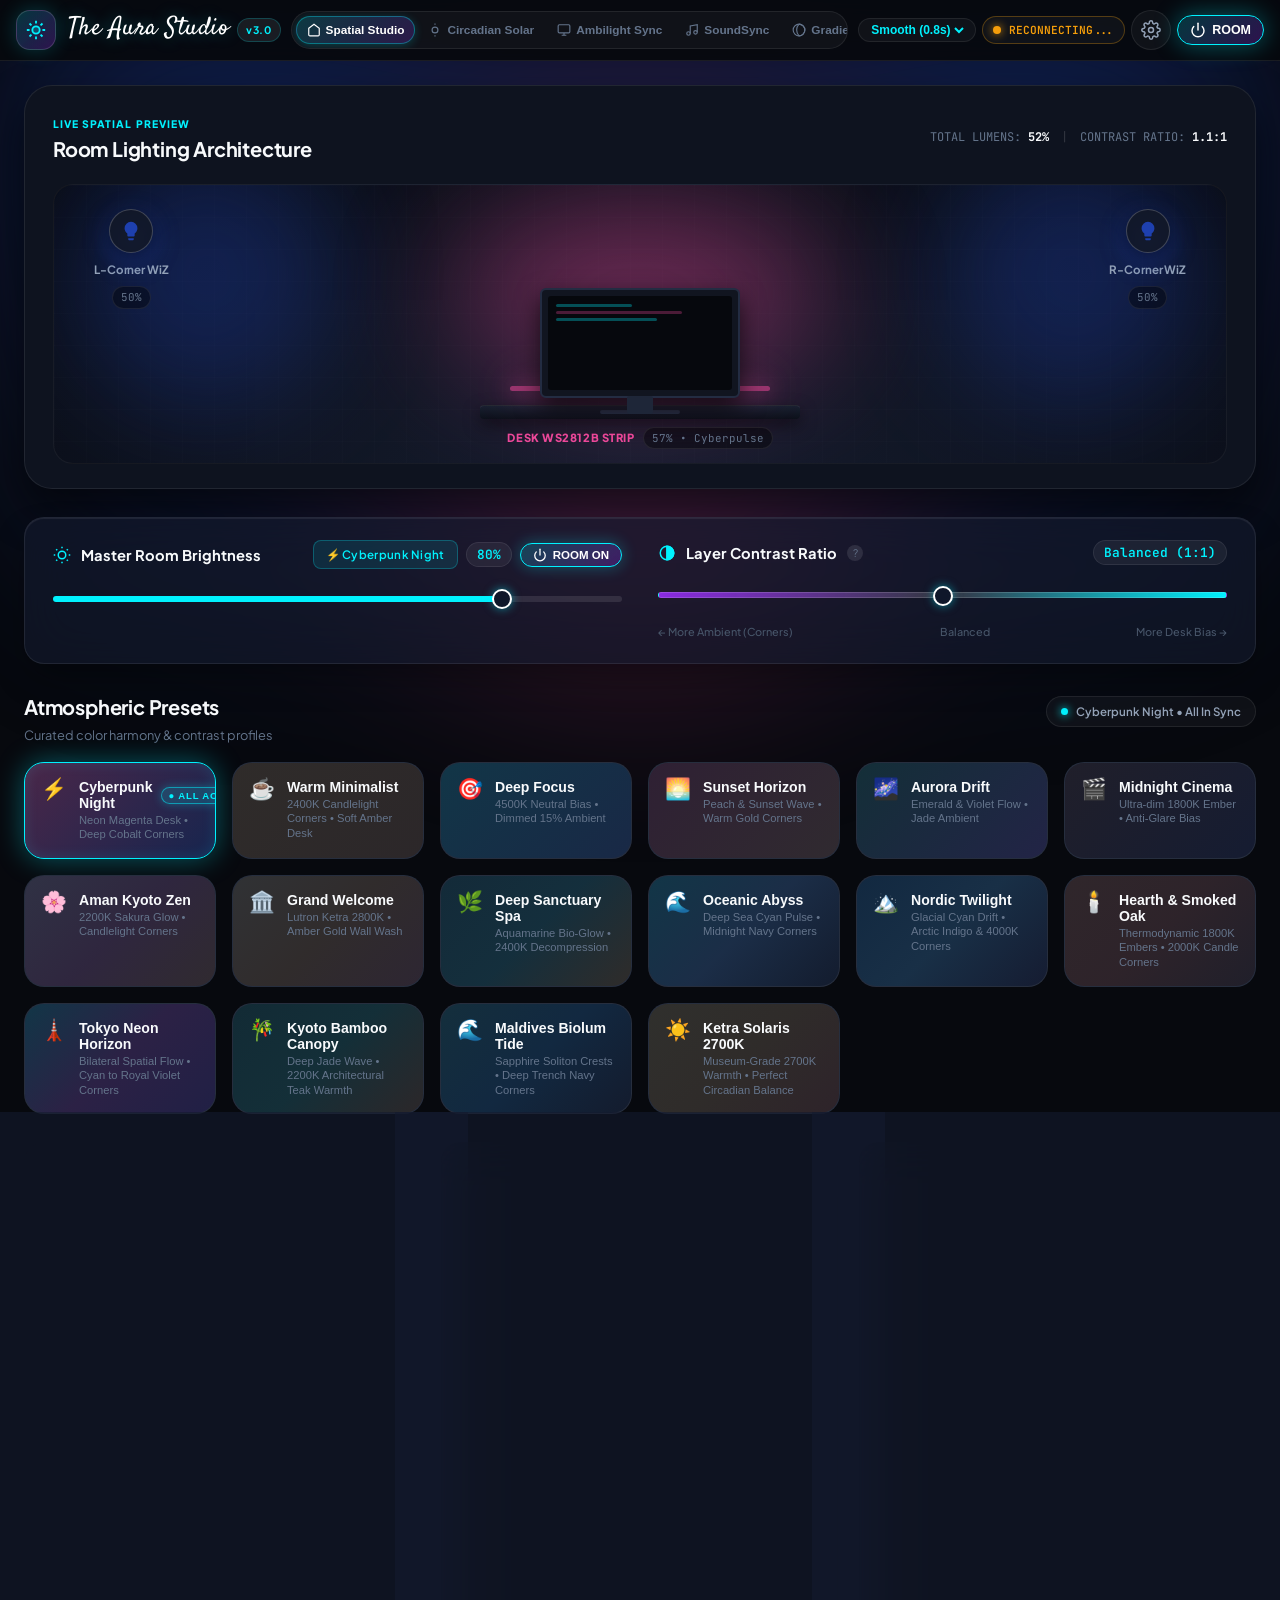
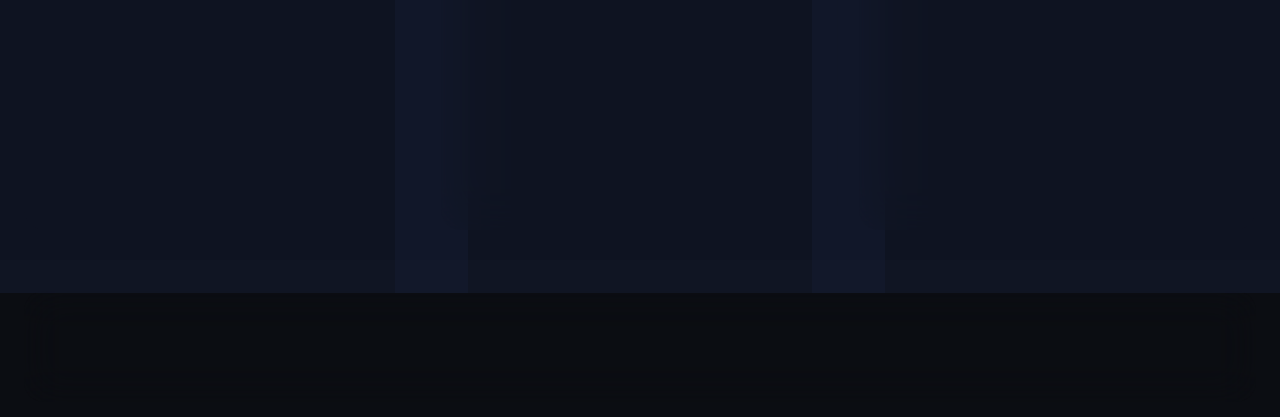
==== dashboard/index.html @ 7df58565 "fix(mobile): optimize iPhone PWA & Home Screen web app layout, safe areas, and dock stability (v02.0" ====
<!DOCTYPE html>
<html lang="en">

<head>
  <meta charset="UTF-8">
  <meta name="viewport"
    content="width=device-width, initial-scale=1.0, maximum-scale=1.0, user-scalable=no, viewport-fit=cover">
  <meta name="apple-mobile-web-app-capable" content="yes">
  <meta name="apple-mobile-web-app-status-bar-style" content="black-translucent">
  <meta name="apple-mobile-web-app-title" content="The Aura Studio">
  <meta name="mobile-web-app-capable" content="yes">
  <meta name="format-detection" content="telephone=no">
  <meta name="theme-color" content="#07090e">
  <link rel="apple-touch-icon" href="apple-touch-icon.png">
  <link rel="apple-touch-icon-precomposed" href="apple-touch-icon-precomposed.png">
  <link rel="icon" type="image/png" sizes="192x192" href="icon-192.png">
  <link rel="manifest" href="manifest.json">
  <title>The Aura Studio // Luxury Smart Lighting Architecture</title>
  <meta name="description"
    content="The Aura Studio: Production-level smart home lighting architecture and spatial controller for ESP32 WS2812B desk strip and Philips WiZ corner bulbs. Designed by Sandy.">
  <link rel="preconnect" href="https://fonts.googleapis.com">
  <link rel="preconnect" href="https://fonts.gstatic.com" crossorigin>
  <link
    href="https://fonts.googleapis.com/css2?family=Plus+Jakarta+Sans:wght@300;400;500;600;700;800&family=JetBrains+Mono:wght@400;500;600&family=Satisfy&display=swap"
    rel="stylesheet">
  <link rel="stylesheet" href="style.css?v=02.00.001">
</head>

<body class="theme-obsidian">
  <!-- Dynamic Ambient Backdrop Glow -->
  <div id="ambient-backdrop" class="ambient-backdrop" aria-hidden="true"></div>

  <!-- Header / Navigation Bar -->
  <header class="app-header">
    <div class="brand">
      <div class="logo-mark">
        <svg viewBox="0 0 24 24" fill="none" stroke="currentColor" stroke-width="2">
          <circle cx="12" cy="12" r="4" fill="currentColor" fill-opacity="0.2" />
          <path
            d="M12 2v3m0 14v3M2 12h3m14 0h3M4.93 4.93l2.12 2.12m9.9 9.9l2.12 2.12M4.93 19.07l2.12-2.12m9.9-9.9l2.12-2.12" />
        </svg>
      </div>
      <div class="brand-text">
        <h1 class="brand-title"><span class="brand-title-text">The Aura Studio</span> <span
            class="badge-version">v3.0</span></h1>
        <p class="brand-subtitle">Spatial Lighting Architecture &bull; Designed by Sandy</p>
      </div>
    </div>

    <!-- Center Navigation Tabs for High-End Suites -->
    <nav class="suite-nav" aria-label="Feature Suites">
      <button class="suite-tab active" data-tab="studio">
        <svg viewBox="0 0 24 24" fill="none" stroke="currentColor" stroke-width="2">
          <path d="M3 9l9-7 9 7v11a2 2 0 0 1-2 2H5a2 2 0 0 1-2-2z"></path>
        </svg>
        <span class="tab-label-full">Spatial Studio</span>
        <span class="tab-label-short">Studio</span>
      </button>
      <button class="suite-tab" data-tab="circadian">
        <svg viewBox="0 0 24 24" fill="none" stroke="currentColor" stroke-width="2">
          <circle cx="12" cy="12" r="5"></circle>
          <line x1="12" y1="1" x2="12" y2="3"></line>
          <line x1="12" y1="21" x2="12" y2="23"></line>
        </svg>
        <span class="tab-label-full">Circadian Solar</span>
        <span class="tab-label-short">Circadian</span>
      </button>
      <button class="suite-tab" data-tab="ambilight">
        <svg viewBox="0 0 24 24" fill="none" stroke="currentColor" stroke-width="2">
          <rect x="2" y="3" width="20" height="14" rx="2" ry="2"></rect>
          <line x1="8" y1="21" x2="16" y2="21"></line>
          <line x1="12" y1="17" x2="12" y2="21"></line>
        </svg>
        <span class="tab-label-full">Ambilight Sync</span>
        <span class="tab-label-short">Ambilight</span>
      </button>
      <button class="suite-tab" data-tab="soundsync">
        <svg viewBox="0 0 24 24" fill="none" stroke="currentColor" stroke-width="2">
          <path d="M9 18V5l12-2v13"></path>
          <circle cx="6" cy="18" r="3"></circle>
          <circle cx="18" cy="16" r="3"></circle>
        </svg>
        <span class="tab-label-full">SoundSync</span>
        <span class="tab-label-short">Sound</span>
      </button>
      <button class="suite-tab" data-tab="gradients">
        <svg viewBox="0 0 24 24" fill="none" stroke="currentColor" stroke-width="2">
          <circle cx="12" cy="12" r="10"></circle>
          <path d="M12 2a14.5 14.5 0 0 0 0 20 10 10 0 0 0 0-20"></path>
        </svg>
        <span class="tab-label-full">Gradient Lab</span>
        <span class="tab-label-short">Gradients</span>
      </button>
      <button class="suite-tab" data-tab="rhythm">
        <svg viewBox="0 0 24 24" fill="none" stroke="currentColor" stroke-width="2">
          <circle cx="12" cy="12" r="10"></circle>
          <polyline points="12 6 12 12 16 14"></polyline>
        </svg>
        <span class="tab-label-full">Focus Rhythm</span>
        <span class="tab-label-short">Focus</span>
      </button>
    </nav>

    <div class="header-status-panel">
      <!-- Transition Timing Preset -->
      <div class="transition-pill-wrap" title="Lutron Ketra-style Smooth Transition Duration">
        <span class="pill-label">FADE:</span>
        <select id="select-transition-speed" class="pill-select">
          <option value="0">Instant (0s)</option>
          <option value="400">Snappy (0.4s)</option>
          <option value="800" selected>Smooth (0.8s)</option>
          <option value="2500">Cinema (2.5s)</option>
          <option value="8000">Sunset (8s)</option>
        </select>
      </div>

      <!-- Connection Status Badge -->
      <div id="connection-badge" class="status-chip connected" title="ESP32 Hub Connection">
        <span class="status-dot"></span>
        <span id="connection-text" class="status-label">ESP32 ONLINE</span>
      </div>

      <!-- Settings / WiZ Scanner Button -->
      <button id="btn-open-settings" class="icon-btn" aria-label="Open WiZ Discovery and Network Settings">
        <svg viewBox="0 0 24 24" fill="none" stroke="currentColor" stroke-width="1.8" stroke-linecap="round"
          stroke-linejoin="round">
          <circle cx="12" cy="12" r="3"></circle>
          <path
            d="M19.4 15a1.65 1.65 0 0 0 .33 1.82l.06.06a2 2 0 0 1 0 2.83 2 2 0 0 1-2.83 0l-.06-.06a1.65 1.65 0 0 0-1.82-.33 1.65 1.65 0 0 0-1 1.51V21a2 2 0 0 1-2 2 2 2 0 0 1-2-2v-.09A1.65 1.65 0 0 0 9 19.4a1.65 1.65 0 0 0-1.82.33l-.06.06a2 2 0 0 1-2.83 0 2 2 0 0 1 0-2.83l.06-.06a1.65 1.65 0 0 0 .33-1.82 1.65 1.65 0 0 0-1.51-1H3a2 2 0 0 1-2-2 2 2 0 0 1 2-2h.09A1.65 1.65 0 0 0 4.6 9a1.65 1.65 0 0 0-.33-1.82l-.06-.06a2 2 0 0 1 0-2.83 2 2 0 0 1 2.83 0l.06.06a1.65 1.65 0 0 0 1.82.33H9a1.65 1.65 0 0 0 1-1.51V3a2 2 0 0 1 2-2 2 2 0 0 1 2 2v.09a1.65 1.65 0 0 0 1 1.51 1.65 1.65 0 0 0 1.82-.33l.06-.06a2 2 0 0 1 2.83 0 2 2 0 0 1 0 2.83l-.06.06a1.65 1.65 0 0 0-.33 1.82V9a1.65 1.65 0 0 0 1.51 1H21a2 2 0 0 1 2 2 2 2 0 0 1-2 2h-.09a1.65 1.65 0 0 0-1.51 1z">
          </path>
        </svg>
      </button>

      <!-- Master Power Button -->
      <button id="btn-master-power" class="master-power-btn active" aria-label="Toggle All Lights">
        <svg viewBox="0 0 24 24" fill="none" stroke="currentColor" stroke-width="2.2" stroke-linecap="round"
          stroke-linejoin="round">
          <path d="M18.36 6.64a9 9 0 1 1-12.73 0"></path>
          <line x1="12" y1="2" x2="12" y2="12"></line>
        </svg>
        <span>ROOM</span>
      </button>
    </div>
  </header>

  <!-- Main Container -->
  <main class="app-layout">

    <!-- ====================================================================
         VIEW 1: SPATIAL STUDIO (Primary Architectural Room View)
         ==================================================================== -->
    <div id="view-studio" class="tab-view active">
      <!-- Top Section: Interactive Spatial Room Visualizer -->
      <section class="spatial-card" aria-label="Spatial Room Lighting Preview">
        <div class="spatial-header">
          <div class="spatial-title-group">
            <span class="spatial-badge">LIVE SPATIAL PREVIEW</span>
            <h2 class="section-title">Room Lighting Architecture</h2>
          </div>
          <div class="spatial-telemetry">
            <span id="telemetry-lux" class="mono-stat">TOTAL LUMENS: <strong>84%</strong></span>
            <span class="stat-divider">|</span>
            <span id="telemetry-contrast" class="mono-stat">CONTRAST RATIO: <strong>1.4:1</strong></span>
          </div>
        </div>

        <!-- Interactive 2.5D Room Viewport -->
        <div id="room-viewport" class="room-viewport">
          <!-- Room Walls & Corner Auras -->
          <div class="room-back-wall"></div>
          <div id="glow-corner-left" class="corner-aura aura-left"></div>
          <div id="glow-corner-right" class="corner-aura aura-right"></div>
          <div id="glow-desk-bias" class="desk-bias-aura"></div>

          <!-- Left WiZ Fixture -->
          <div id="fixture-wiz-left" class="room-fixture fixture-left" data-device="wiz-left">
            <div class="fixture-glow-source"></div>
            <div class="fixture-icon">
              <svg viewBox="0 0 24 24" fill="currentColor">
                <path
                  d="M12 2a7 7 0 0 0-7 7c0 2.38 1.19 4.47 3 5.74V17a1 1 0 0 0 1 1h6a1 1 0 0 0 1-1v-2.26c1.81-1.27 3-3.36 3-5.74a7 7 0 0 0-7-7zM9 21a1 1 0 0 0 1 1h4a1 1 0 0 0 1-1v-1H9v1z" />
              </svg>
            </div>
            <span class="fixture-label">L-Corner WiZ</span>
            <span id="badge-wiz-left-val" class="fixture-value">75%</span>
          </div>

          <!-- Right WiZ Fixture -->
          <div id="fixture-wiz-right" class="room-fixture fixture-right" data-device="wiz-right">
            <div class="fixture-glow-source"></div>
            <div class="fixture-icon">
              <svg viewBox="0 0 24 24" fill="currentColor">
                <path
                  d="M12 2a7 7 0 0 0-7 7c0 2.38 1.19 4.47 3 5.74V17a1 1 0 0 0 1 1h6a1 1 0 0 0 1-1v-2.26c1.81-1.27 3-3.36 3-5.74a7 7 0 0 0-7-7zM9 21a1 1 0 0 0 1 1h4a1 1 0 0 0 1-1v-1H9v1z" />
              </svg>
            </div>
            <span class="fixture-label">R-Corner WiZ</span>
            <span id="badge-wiz-right-val" class="fixture-value">75%</span>
          </div>

          <!-- Center Desk Setup (Monitor + WS2812B Strip) -->
          <div id="fixture-desk" class="room-desk-station" data-device="desk-strip">
            <div class="monitor-frame">
              <div class="monitor-screen">
                <div class="screen-code-lines">
                  <span class="line-1"></span>
                  <span class="line-2"></span>
                  <span class="line-3"></span>
                </div>
              </div>
              <div class="monitor-stand"></div>
            </div>
            <!-- Addressable Strip Representation -->
            <div id="virtual-led-strip" class="virtual-led-strip" title="WS2812B Strip: LED 1 [0] (Left Lamp) ➔ LED 60 [59] (Right Lamp)"></div>
            <div class="desk-surface">
              <div class="keyboard-mock"></div>
            </div>
            <div class="fixture-tag">
              <span class="tag-title">DESK WS2812B STRIP</span>
              <span id="badge-desk-val" class="fixture-value">85% • Cyberpulse</span>
            </div>
          </div>
        </div>
      </section>

      <!-- Master Controls: Master Dimmer & Contrast Ratio -->
      <section class="master-controls-bar glass-panel">
        <div class="master-control-group">
          <div class="control-header">
            <div class="control-label-wrap">
              <svg class="control-icon" viewBox="0 0 24 24" fill="none" stroke="currentColor" stroke-width="2">
                <circle cx="12" cy="12" r="5"></circle>
                <line x1="12" y1="1" x2="12" y2="3"></line>
                <line x1="12" y1="21" x2="12" y2="23"></line>
                <line x1="4.22" y1="4.22" x2="5.64" y2="5.64"></line>
                <line x1="18.36" y1="18.36" x2="19.78" y2="19.78"></line>
                <line x1="1" y1="12" x2="3" y2="12"></line>
                <line x1="21" y1="12" x2="23" y2="12"></line>
                <line x1="4.22" y1="19.78" x2="5.64" y2="18.36"></line>
                <line x1="18.36" y1="5.64" x2="19.78" y2="4.22"></line>
              </svg>
              <span class="control-title">Master Room Brightness</span>
            </div>
            <div class="master-header-actions">
              <span id="hero-atmosphere-badge" class="hero-atmosphere-badge">⚡ Cyberpunk Night</span>
              <span id="val-master-brightness" class="control-val-badge">80%</span>
              <button type="button" id="btn-room-power-card" class="room-power-pill active" title="Toggle Room Power"
                aria-label="Toggle Room Lighting">
                <svg viewBox="0 0 24 24" fill="none" stroke="currentColor" stroke-width="2.2" stroke-linecap="round"
                  stroke-linejoin="round">
                  <path d="M18.36 6.64a9 9 0 1 1-12.73 0"></path>
                  <line x1="12" y1="2" x2="12" y2="12"></line>
                </svg>
                <span id="label-room-power-card">ROOM ON</span>
              </button>
            </div>
          </div>
          <div class="slider-wrapper">
            <input type="range" id="slider-master-brightness" class="custom-range" min="0" max="100" value="80"
              aria-label="Master Room Brightness">
          </div>
        </div>

        <div class="master-control-group">
          <div class="control-header">
            <div class="control-label-wrap">
              <svg class="control-icon" viewBox="0 0 24 24" fill="none" stroke="currentColor" stroke-width="2">
                <circle cx="12" cy="12" r="9"></circle>
                <path d="M12 3v18"></path>
                <path d="M12 3a9 9 0 0 1 0 18z" fill="currentColor"></path>
              </svg>
              <span class="control-title">Layer Contrast Ratio</span>
              <span class="tooltip-hint"
                title="Balances the ratio between ambient wall bounce (Corner WiZ) and direct desk bias lighting.">?</span>
            </div>
            <span id="val-master-contrast" class="control-val-badge">Balanced (1:1)</span>
          </div>
          <div class="slider-wrapper">
            <input type="range" id="slider-master-contrast" class="custom-range range-bipolar" min="-50" max="50"
              value="0" aria-label="Layer Contrast Ratio">
            <div class="slider-sublabels">
              <span>&larr; More Ambient (Corners)</span>
              <span>Balanced</span>
              <span>More Desk Bias &rarr;</span>
            </div>
          </div>
        </div>
      </section>

      <!-- Curated Aesthetic Mood Scenes (One-Tap Presets) -->
      <section class="scenes-deck" aria-label="Aesthetic Lighting Presets">
        <div class="deck-header">
          <div class="deck-header-left">
            <h2 class="section-title">Atmospheric Presets</h2>
            <span class="deck-subtitle">Curated color harmony &amp; contrast profiles</span>
          </div>
          <div id="deck-active-status" class="deck-active-status">
            <span class="active-status-dot"></span>
            <span id="deck-active-label" class="deck-active-label">Cyberpunk Night &bull; All In Sync</span>
          </div>
        </div>
        <div class="scenes-grid">
          <!-- Preset 1: Cyberpunk -->
          <button class="scene-card active" data-preset="cyberpunk" id="scene-cyberpunk">
            <div class="scene-gradient scene-grad-cyberpunk"></div>
            <div class="scene-content">
              <div class="scene-icon">⚡</div>
              <div class="scene-info">
                <div class="scene-title-row">
                  <h3 class="scene-name">Cyberpunk Night</h3>
                  <span class="scene-match-badge badge-all">● ALL ACTIVE</span>
                </div>
                <p class="scene-desc">Neon Magenta Desk &bull; Deep Cobalt Corners</p>
              </div>
            </div>
          </button>

          <!-- Preset 2: Warm Minimalist -->
          <button class="scene-card" data-preset="warm-minimal" id="scene-warm-minimal">
            <div class="scene-gradient scene-grad-warm"></div>
            <div class="scene-content">
              <div class="scene-icon">☕</div>
              <div class="scene-info">
                <div class="scene-title-row">
                  <h3 class="scene-name">Warm Minimalist</h3>
                  <span class="scene-match-badge hidden"></span>
                </div>
                <p class="scene-desc">2400K Candlelight Corners &bull; Soft Amber Desk</p>
              </div>
            </div>
          </button>

          <!-- Preset 3: Deep Focus -->
          <button class="scene-card" data-preset="deep-focus" id="scene-deep-focus">
            <div class="scene-gradient scene-grad-focus"></div>
            <div class="scene-content">
              <div class="scene-icon">🎯</div>
              <div class="scene-info">
                <div class="scene-title-row">
                  <h3 class="scene-name">Deep Focus</h3>
                  <span class="scene-match-badge hidden"></span>
                </div>
                <p class="scene-desc">4500K Neutral Bias &bull; Dimmed 15% Ambient</p>
              </div>
            </div>
          </button>

          <!-- Preset 4: Sunset Horizon -->
          <button class="scene-card" data-preset="sunset" id="scene-sunset">
            <div class="scene-gradient scene-grad-sunset"></div>
            <div class="scene-content">
              <div class="scene-icon">🌅</div>
              <div class="scene-info">
                <div class="scene-title-row">
                  <h3 class="scene-name">Sunset Horizon</h3>
                  <span class="scene-match-badge hidden"></span>
                </div>
                <p class="scene-desc">Peach & Sunset Wave &bull; Warm Gold Corners</p>
              </div>
            </div>
          </button>

          <!-- Preset 5: Aurora Borealis -->
          <button class="scene-card" data-preset="aurora" id="scene-aurora">
            <div class="scene-gradient scene-grad-aurora"></div>
            <div class="scene-content">
              <div class="scene-icon">🌌</div>
              <div class="scene-info">
                <div class="scene-title-row">
                  <h3 class="scene-name">Aurora Drift</h3>
                  <span class="scene-match-badge hidden"></span>
                </div>
                <p class="scene-desc">Emerald &amp; Violet Flow &bull; Jade Ambient</p>
              </div>
            </div>
          </button>

          <!-- Preset 6: Midnight Cinema -->
          <button class="scene-card" data-preset="cinema" id="scene-cinema">
            <div class="scene-gradient scene-grad-cinema"></div>
            <div class="scene-content">
              <div class="scene-icon">🎬</div>
              <div class="scene-info">
                <div class="scene-title-row">
                  <h3 class="scene-name">Midnight Cinema</h3>
                  <span class="scene-match-badge hidden"></span>
                </div>
                <p class="scene-desc">Ultra-dim 1800K Ember &bull; Anti-Glare Bias</p>
              </div>
            </div>
          </button>

          <!-- Preset 7: Aman Kyoto Zen Sanctuary -->
          <button class="scene-card" data-preset="zen-sanctuary" id="scene-zen-sanctuary">
            <div class="scene-gradient scene-grad-zen"></div>
            <div class="scene-content">
              <div class="scene-icon">🌸</div>
              <div class="scene-info">
                <div class="scene-title-row">
                  <h3 class="scene-name">Aman Kyoto Zen</h3>
                  <span class="scene-match-badge hidden"></span>
                </div>
                <p class="scene-desc">2200K Sakura Glow &bull; Candlelight Corners</p>
              </div>
            </div>
          </button>

          <!-- Preset 8: Grand Welcome (Lutron Ketra) -->
          <button class="scene-card" data-preset="grand-welcome" id="scene-grand-welcome">
            <div class="scene-gradient scene-grad-welcome"></div>
            <div class="scene-content">
              <div class="scene-icon">🏛️</div>
              <div class="scene-info">
                <div class="scene-title-row">
                  <h3 class="scene-name">Grand Welcome</h3>
                  <span class="scene-match-badge hidden"></span>
                </div>
                <p class="scene-desc">Lutron Ketra 2800K &bull; Amber Gold Wall Wash</p>
              </div>
            </div>
          </button>

          <!-- Preset 9: Deep Sanctuary Spa -->
          <button class="scene-card" data-preset="bio-spa" id="scene-bio-spa">
            <div class="scene-gradient scene-grad-spa"></div>
            <div class="scene-content">
              <div class="scene-icon">🌿</div>
              <div class="scene-info">
                <div class="scene-title-row">
                  <h3 class="scene-name">Deep Sanctuary Spa</h3>
                  <span class="scene-match-badge hidden"></span>
                </div>
                <p class="scene-desc">Aquamarine Bio-Glow &bull; 2400K Decompression</p>
              </div>
            </div>
          </button>

          <!-- Preset 10: Oceanic Abyss -->
          <button class="scene-card" data-preset="ocean-abyss" id="scene-ocean-abyss">
            <div class="scene-gradient scene-grad-ocean"></div>
            <div class="scene-content">
              <div class="scene-icon">🌊</div>
              <div class="scene-info">
                <div class="scene-title-row">
                  <h3 class="scene-name">Oceanic Abyss</h3>
                  <span class="scene-match-badge hidden"></span>
                </div>
                <p class="scene-desc">Deep Sea Cyan Pulse &bull; Midnight Navy Corners</p>
              </div>
            </div>
          </button>

          <!-- Preset 11: Nordic Twilight -->
          <button class="scene-card" data-preset="nordic-twilight" id="scene-nordic-twilight">
            <div class="scene-gradient scene-grad-nordic"></div>
            <div class="scene-content">
              <div class="scene-icon">🏔️</div>
              <div class="scene-info">
                <div class="scene-title-row">
                  <h3 class="scene-name">Nordic Twilight</h3>
                  <span class="scene-match-badge hidden"></span>
                </div>
                <p class="scene-desc">Glacial Cyan Drift &bull; Arctic Indigo &amp; 4000K Corners</p>
              </div>
            </div>
          </button>

          <!-- Preset 12: Hearth & Smoked Oak -->
          <button class="scene-card" data-preset="ember-candle" id="scene-ember-candle">
            <div class="scene-gradient scene-grad-hearth"></div>
            <div class="scene-content">
              <div class="scene-icon">🕯️</div>
              <div class="scene-info">
                <div class="scene-title-row">
                  <h3 class="scene-name">Hearth &amp; Smoked Oak</h3>
                  <span class="scene-match-badge hidden"></span>
                </div>
                <p class="scene-desc">Thermodynamic 1800K Embers &bull; 2000K Candle Corners</p>
              </div>
            </div>
          </button>

          <!-- Preset 13: Tokyo Neon Horizon -->
          <button class="scene-card" data-preset="tokyo-dusk" id="scene-tokyo-dusk">
            <div class="scene-gradient scene-grad-tokyo"></div>
            <div class="scene-content">
              <div class="scene-icon">🗼</div>
              <div class="scene-info">
                <div class="scene-title-row">
                  <h3 class="scene-name">Tokyo Neon Horizon</h3>
                  <span class="scene-match-badge hidden"></span>
                </div>
                <p class="scene-desc">Bilateral Spatial Flow &bull; Cyan to Royal Violet Corners</p>
              </div>
            </div>
          </button>

          <!-- Preset 14: Kyoto Bamboo Canopy -->
          <button class="scene-card" data-preset="emerald-rainforest" id="scene-emerald-rainforest">
            <div class="scene-gradient scene-grad-rainforest"></div>
            <div class="scene-content">
              <div class="scene-icon">🎋</div>
              <div class="scene-info">
                <div class="scene-title-row">
                  <h3 class="scene-name">Kyoto Bamboo Canopy</h3>
                  <span class="scene-match-badge hidden"></span>
                </div>
                <p class="scene-desc">Deep Jade Wave &bull; 2200K Architectural Teak Warmth</p>
              </div>
            </div>
          </button>

          <!-- Preset 15: Maldives Bioluminescent Tide -->
          <button class="scene-card" data-preset="maldives-biolum" id="scene-maldives-biolum">
            <div class="scene-gradient scene-grad-maldives"></div>
            <div class="scene-content">
              <div class="scene-icon">🌊</div>
              <div class="scene-info">
                <div class="scene-title-row">
                  <h3 class="scene-name">Maldives Biolum Tide</h3>
                  <span class="scene-match-badge hidden"></span>
                </div>
                <p class="scene-desc">Sapphire Soliton Crests &bull; Deep Trench Navy Corners</p>
              </div>
            </div>
          </button>

          <!-- Preset 16: Ketra Solaris 2700K -->
          <button class="scene-card" data-preset="solaris-golden" id="scene-solaris-golden">
            <div class="scene-gradient scene-grad-solaris"></div>
            <div class="scene-content">
              <div class="scene-icon">☀️</div>
              <div class="scene-info">
                <div class="scene-title-row">
                  <h3 class="scene-name">Ketra Solaris 2700K</h3>
                  <span class="scene-match-badge hidden"></span>
                </div>
                <p class="scene-desc">Museum-Grade 2700K Warmth &bull; Perfect Circadian Balance</p>
              </div>
            </div>
          </button>
        </div>
      </section>

      <!-- Detailed Device Control Matrix (3 Channels) -->
      <section class="device-matrix" aria-label="Individual Light Control">

        <!-- CARD 1: WS2812B Desk Strip (ESP32 Direct Driver) -->
        <article class="device-card glass-panel" id="card-desk-strip">
          <div class="card-header">
            <div class="device-identity">
              <div class="device-chip chip-esp32">ESP32 GPIO 16</div>
              <h3 class="device-name">Desk WS2812B Strip</h3>
              <p class="device-type">Addressable Bias Lighting (60 LEDs)</p>
            </div>
            <label class="toggle-switch" aria-label="Toggle Desk Strip Power">
              <input type="checkbox" id="toggle-desk-power" checked>
              <span class="toggle-slider"></span>
            </label>
          </div>

          <div class="card-body">
            <!-- Brightness -->
            <div class="control-row">
              <div class="row-header">
                <span class="row-label">Brightness</span>
                <span id="val-desk-brightness" class="row-val">85%</span>
              </div>
              <input type="range" id="slider-desk-brightness" class="custom-range" min="0" max="100" value="85"
                aria-label="Desk Strip Brightness">
            </div>

            <!-- Animation Mode Selector -->
            <div class="control-row">
              <div class="row-header">
                <span class="row-label">Lighting Animation</span>
              </div>
              <div class="segmented-effects" id="effects-selector">
                <button class="effect-chip" data-effect="solid">Solid</button>
                <button class="effect-chip" data-effect="breathe">Breathe</button>
                <button class="effect-chip active" data-effect="cyberpulse">Cyberpulse</button>
                <button class="effect-chip" data-effect="sunset-wave">Wave</button>
                <button class="effect-chip" data-effect="aurora">Aurora</button>
                <button class="effect-chip" data-effect="fire">Candle Fire</button>
                <button class="effect-chip" data-effect="spatial-flow">Spatial Flow</button>
                <button class="effect-chip" data-effect="celestial-drift">Celestial Drift</button>
                <button class="effect-chip" data-effect="ember-hearth">Ember Hearth</button>
                <button class="effect-chip" data-effect="chromatic-prism">Prism Refract</button>
                <button class="effect-chip" data-effect="bioluminescent-tide">Biolum Tide</button>
                <button class="effect-chip" data-effect="nordic-aurora">Nordic Aurora</button>
                <button class="effect-chip" data-effect="test-cycle" style="color:var(--accent-cyan); font-weight:600">⚡
                  Test</button>
              </div>
            </div>

            <!-- Primary Color & Hue Spectrum Bar + Top Choices Matrix -->
            <div class="control-row">
              <div class="row-header">
                <span class="row-label">Primary Color &amp; Hue Spectrum</span>
                <div class="color-badge-group">
                  <span id="val-desk-hue" class="row-val-sub">330&deg; Hue</span>
                  <span id="val-desk-hex" class="row-val mono">#EC4899</span>
                </div>
              </div>

              <!-- Continuous Rainbow Hue Bar -->
              <div class="hue-slider-wrap">
                <input type="range" id="slider-desk-hue" class="custom-range hue-range" min="0" max="360" value="330"
                  aria-label="Desk Strip Color Hue Spectrum">
                <div class="hue-gradient-markers">
                  <span>0&deg; (Red)</span>
                  <span>60&deg;</span>
                  <span>120&deg; (Green)</span>
                  <span>180&deg;</span>
                  <span>240&deg; (Blue)</span>
                  <span>300&deg;</span>
                  <span>360&deg;</span>
                </div>
              </div>

              <!-- Top Color Choices Matrix & Custom Color Wheel -->
              <div class="color-matrix-panel">
                <div class="custom-picker-cell" title="Open Custom Color Picker">
                  <input type="color" id="picker-desk-color" class="native-color-picker" value="#ec4899"
                    aria-label="Desk Strip Custom Color Wheel">
                  <span class="picker-custom-label">CUSTOM</span>
                </div>
                <div class="top-colors-grid" id="desk-swatches">
                  <button class="swatch-dot active" data-color="#ec4899" style="--c:#ec4899; background:#ec4899"
                    title="Cyber Magenta (#ec4899)"></button>
                  <button class="swatch-dot" data-color="#00f2fe" style="--c:#00f2fe; background:#00f2fe"
                    title="Electric Cyan (#00f2fe)"></button>
                  <button class="swatch-dot" data-color="#8a2be2" style="--c:#8a2be2; background:#8a2be2"
                    title="Royal Violet (#8a2be2)"></button>
                  <button class="swatch-dot" data-color="#1e40af" style="--c:#1e40af; background:#1e40af"
                    title="Deep Cobalt (#1e40af)"></button>
                  <button class="swatch-dot" data-color="#10b981" style="--c:#10b981; background:#10b981"
                    title="Emerald Glow (#10b981)"></button>
                  <button class="swatch-dot" data-color="#f59e0b" style="--c:#f59e0b; background:#f59e0b"
                    title="Warm Amber (#f59e0b)"></button>
                  <button class="swatch-dot" data-color="#ef4444" style="--c:#ef4444; background:#ef4444"
                    title="Crimson Ruby (#ef4444)"></button>
                  <button class="swatch-dot" data-color="#fb7185" style="--c:#fb7185; background:#fb7185"
                    title="Sunset Coral (#fb7185)"></button>
                  <button class="swatch-dot" data-color="#0284c7" style="--c:#0284c7; background:#0284c7"
                    title="Sky Cerulean (#0284c7)"></button>
                  <button class="swatch-dot" data-color="#ff9329" style="--c:#ff9329; background:#ff9329"
                    title="Candle Flame 2000K (#ff9329)"></button>
                  <button class="swatch-dot" data-color="#ffa757" style="--c:#ffa757; background:#ffa757"
                    title="Soft Warm 2700K (#ffa757)"></button>
                  <button class="swatch-dot" data-color="#ffffff" style="--c:#ffffff; background:#ffffff"
                    title="Studio Daylight (#ffffff)"></button>
                </div>
              </div>
            </div>

            <!-- Animation Speed & Intensity Sliders -->
            <div class="control-row-grid">
              <div class="grid-col">
                <div class="row-header">
                  <span class="row-label">Speed</span>
                  <span id="val-desk-speed" class="row-val">60%</span>
                </div>
                <input type="range" id="slider-desk-speed" class="custom-range" min="10" max="100" value="60"
                  aria-label="Effect Speed">
              </div>
              <div class="grid-col">
                <div class="row-header">
                  <span class="row-label">Spread</span>
                  <span id="val-desk-intensity" class="row-val">75%</span>
                </div>
                <input type="range" id="slider-desk-intensity" class="custom-range" min="10" max="100" value="75"
                  aria-label="Effect Intensity">
              </div>
            </div>
          </div>
        </article>

        <!-- CARD 2: Left Corner Philips WiZ Bulb -->
        <article class="device-card glass-panel" id="card-wiz-left">
          <div class="card-header">
            <div class="device-identity">
              <div class="device-chip chip-wiz">WiZ UDP: <span id="ip-display-wiz-left">192.168.1.101</span></div>
              <h3 class="device-name">Left Corner WiZ Bulb</h3>
              <p class="device-type">Corner Ambient Wall Wash</p>
            </div>
            <label class="toggle-switch" aria-label="Toggle Left Bulb Power">
              <input type="checkbox" id="toggle-wiz-left-power" checked>
              <span class="toggle-slider"></span>
            </label>
          </div>

          <div class="card-body">
            <!-- Brightness -->
            <div class="control-row">
              <div class="row-header">
                <span class="row-label">Brightness</span>
                <span id="val-wiz-left-brightness" class="row-val">75%</span>
              </div>
              <input type="range" id="slider-wiz-left-brightness" class="custom-range" min="0" max="100" value="75"
                aria-label="Left Bulb Brightness">
            </div>

            <!-- Color Mode Toggle: RGB vs White Spectrum -->
            <div class="mode-tab-group">
              <button class="mode-tab active" data-device="wiz-left" data-mode="rgb">RGB Color</button>
              <button class="mode-tab" data-device="wiz-left" data-mode="cct">White Kelvin</button>
            </div>

            <!-- Mode A: RGB Color Picker & Top Choices Matrix -->
            <div class="mode-view mode-rgb" id="view-wiz-left-rgb">
              <div class="row-header">
                <span class="row-label">Color Hue Spectrum &amp; Top Choices</span>
                <div class="color-badge-group">
                  <span id="val-wiz-left-hue" class="row-val-sub">226&deg; Hue</span>
                  <span id="val-wiz-left-hex" class="row-val mono">#1E40AF</span>
                </div>
              </div>

              <!-- Continuous Rainbow Hue Bar -->
              <div class="hue-slider-wrap">
                <input type="range" id="slider-wiz-left-hue" class="custom-range hue-range" min="0" max="360"
                  value="226" aria-label="Left Bulb Color Hue Spectrum">
                <div class="hue-gradient-markers">
                  <span>0&deg; (Red)</span>
                  <span>60&deg;</span>
                  <span>120&deg; (Green)</span>
                  <span>180&deg;</span>
                  <span>240&deg; (Blue)</span>
                  <span>300&deg;</span>
                  <span>360&deg;</span>
                </div>
              </div>

              <!-- Top Color Choices Matrix & Custom Color Wheel -->
              <div class="color-matrix-panel">
                <div class="custom-picker-cell" title="Open Custom Color Picker">
                  <input type="color" id="picker-wiz-left-color" class="native-color-picker" value="#1e40af"
                    aria-label="Left Bulb Custom Color Wheel">
                  <span class="picker-custom-label">CUSTOM</span>
                </div>
                <div class="top-colors-grid" id="wiz-left-swatches">
                  <button class="swatch-dot active" data-color="#1e40af" style="--c:#1e40af; background:#1e40af"
                    title="Deep Cobalt (#1e40af)"></button>
                  <button class="swatch-dot" data-color="#00f2fe" style="--c:#00f2fe; background:#00f2fe"
                    title="Electric Cyan (#00f2fe)"></button>
                  <button class="swatch-dot" data-color="#8a2be2" style="--c:#8a2be2; background:#8a2be2"
                    title="Royal Violet (#8a2be2)"></button>
                  <button class="swatch-dot" data-color="#ec4899" style="--c:#ec4899; background:#ec4899"
                    title="Cyber Magenta (#ec4899)"></button>
                  <button class="swatch-dot" data-color="#10b981" style="--c:#10b981; background:#10b981"
                    title="Emerald Glow (#10b981)"></button>
                  <button class="swatch-dot" data-color="#f59e0b" style="--c:#f59e0b; background:#f59e0b"
                    title="Warm Amber (#f59e0b)"></button>
                  <button class="swatch-dot" data-color="#ef4444" style="--c:#ef4444; background:#ef4444"
                    title="Crimson Ruby (#ef4444)"></button>
                  <button class="swatch-dot" data-color="#fb7185" style="--c:#fb7185; background:#fb7185"
                    title="Sunset Coral (#fb7185)"></button>
                  <button class="swatch-dot" data-color="#0284c7" style="--c:#0284c7; background:#0284c7"
                    title="Sky Cerulean (#0284c7)"></button>
                  <button class="swatch-dot" data-color="#ff9329" style="--c:#ff9329; background:#ff9329"
                    title="Candle Flame 2000K (#ff9329)"></button>
                  <button class="swatch-dot" data-color="#ffa757" style="--c:#ffa757; background:#ffa757"
                    title="Soft Warm 2700K (#ffa757)"></button>
                  <button class="swatch-dot" data-color="#ffffff" style="--c:#ffffff; background:#ffffff"
                    title="Studio Daylight (#ffffff)"></button>
                </div>
              </div>
            </div>

            <!-- Mode B: White Kelvin Slider -->
            <div class="mode-view mode-cct hidden" id="view-wiz-left-cct">
              <div class="row-header">
                <span class="row-label">Temperature</span>
                <span id="val-wiz-left-kelvin" class="row-val">2700K (Warm)</span>
              </div>
              <div class="kelvin-slider-wrap">
                <input type="range" id="slider-wiz-left-kelvin" class="custom-range kelvin-range" min="2200" max="6500"
                  step="50" value="2700" aria-label="Left Bulb Kelvin Temperature">
              </div>
            </div>
          </div>
        </article>

        <!-- CARD 3: Right Corner Philips WiZ Bulb -->
        <article class="device-card glass-panel" id="card-wiz-right">
          <div class="card-header">
            <div class="device-identity">
              <div class="device-chip chip-wiz">WiZ UDP: <span id="ip-display-wiz-right">192.168.1.102</span></div>
              <div class="name-with-link">
                <h3 class="device-name">Right Corner WiZ Bulb</h3>
                <button id="btn-sync-corners" class="link-btn active"
                  title="When active, changes to Left Corner mirror to Right Corner automatically">
                  <svg viewBox="0 0 24 24" fill="none" stroke="currentColor" stroke-width="2">
                    <path d="M10 13a5 5 0 0 0 7.54.54l3-3a5 5 0 0 0-7.07-7.07l-1.72 1.71"></path>
                    <path d="M14 11a5 5 0 0 0-7.54-.54l-3 3a5 5 0 0 0 7.07 7.07l1.71-1.71"></path>
                  </svg>
                  <span>SYNC CORNERS</span>
                </button>
              </div>
              <p class="device-type">Corner Ambient Wall Wash</p>
            </div>
            <label class="toggle-switch" aria-label="Toggle Right Bulb Power">
              <input type="checkbox" id="toggle-wiz-right-power" checked>
              <span class="toggle-slider"></span>
            </label>
          </div>

          <div class="card-body">
            <!-- Brightness -->
            <div class="control-row">
              <div class="row-header">
                <span class="row-label">Brightness</span>
                <span id="val-wiz-right-brightness" class="row-val">75%</span>
              </div>
              <input type="range" id="slider-wiz-right-brightness" class="custom-range" min="0" max="100" value="75"
                aria-label="Right Bulb Brightness">
            </div>

            <!-- Color Mode Toggle: RGB vs White Spectrum -->
            <div class="mode-tab-group">
              <button class="mode-tab active" data-device="wiz-right" data-mode="rgb">RGB Color</button>
              <button class="mode-tab" data-device="wiz-right" data-mode="cct">White Kelvin</button>
            </div>

            <!-- Mode A: RGB Color Picker & Top Choices Matrix -->
            <div class="mode-view mode-rgb" id="view-wiz-right-rgb">
              <div class="row-header">
                <span class="row-label">Color Hue Spectrum &amp; Top Choices</span>
                <div class="color-badge-group">
                  <span id="val-wiz-right-hue" class="row-val-sub">226&deg; Hue</span>
                  <span id="val-wiz-right-hex" class="row-val mono">#1E40AF</span>
                </div>
              </div>

              <!-- Continuous Rainbow Hue Bar -->
              <div class="hue-slider-wrap">
                <input type="range" id="slider-wiz-right-hue" class="custom-range hue-range" min="0" max="360"
                  value="226" aria-label="Right Bulb Color Hue Spectrum">
                <div class="hue-gradient-markers">
                  <span>0&deg; (Red)</span>
                  <span>60&deg;</span>
                  <span>120&deg; (Green)</span>
                  <span>180&deg;</span>
                  <span>240&deg; (Blue)</span>
                  <span>300&deg;</span>
                  <span>360&deg;</span>
                </div>
              </div>

              <!-- Top Color Choices Matrix & Custom Color Wheel -->
              <div class="color-matrix-panel">
                <div class="custom-picker-cell" title="Open Custom Color Picker">
                  <input type="color" id="picker-wiz-right-color" class="native-color-picker" value="#1e40af"
                    aria-label="Right Bulb Custom Color Wheel">
                  <span class="picker-custom-label">CUSTOM</span>
                </div>
                <div class="top-colors-grid" id="wiz-right-swatches">
                  <button class="swatch-dot active" data-color="#1e40af" style="--c:#1e40af; background:#1e40af"
                    title="Deep Cobalt (#1e40af)"></button>
                  <button class="swatch-dot" data-color="#00f2fe" style="--c:#00f2fe; background:#00f2fe"
                    title="Electric Cyan (#00f2fe)"></button>
                  <button class="swatch-dot" data-color="#8a2be2" style="--c:#8a2be2; background:#8a2be2"
                    title="Royal Violet (#8a2be2)"></button>
                  <button class="swatch-dot" data-color="#ec4899" style="--c:#ec4899; background:#ec4899"
                    title="Cyber Magenta (#ec4899)"></button>
                  <button class="swatch-dot" data-color="#10b981" style="--c:#10b981; background:#10b981"
                    title="Emerald Glow (#10b981)"></button>
                  <button class="swatch-dot" data-color="#f59e0b" style="--c:#f59e0b; background:#f59e0b"
                    title="Warm Amber (#f59e0b)"></button>
                  <button class="swatch-dot" data-color="#ef4444" style="--c:#ef4444; background:#ef4444"
                    title="Crimson Ruby (#ef4444)"></button>
                  <button class="swatch-dot" data-color="#fb7185" style="--c:#fb7185; background:#fb7185"
                    title="Sunset Coral (#fb7185)"></button>
                  <button class="swatch-dot" data-color="#0284c7" style="--c:#0284c7; background:#0284c7"
                    title="Sky Cerulean (#0284c7)"></button>
                  <button class="swatch-dot" data-color="#ff9329" style="--c:#ff9329; background:#ff9329"
                    title="Candle Flame 2000K (#ff9329)"></button>
                  <button class="swatch-dot" data-color="#ffa757" style="--c:#ffa757; background:#ffa757"
                    title="Soft Warm 2700K (#ffa757)"></button>
                  <button class="swatch-dot" data-color="#ffffff" style="--c:#ffffff; background:#ffffff"
                    title="Studio Daylight (#ffffff)"></button>
                </div>
              </div>
            </div>

            <!-- Mode B: White Kelvin Slider -->
            <div class="mode-view mode-cct hidden" id="view-wiz-right-cct">
              <div class="row-header">
                <span class="row-label">Temperature</span>
                <span id="val-wiz-right-kelvin" class="row-val">2700K (Warm)</span>
              </div>
              <div class="kelvin-slider-wrap">
                <input type="range" id="slider-wiz-right-kelvin" class="custom-range kelvin-range" min="2200" max="6500"
                  step="50" value="2700" aria-label="Right Bulb Kelvin Temperature">
              </div>
            </div>
          </div>
        </article>

      </section>
    </div>

    <!-- ====================================================================
         VIEW 2: CIRCADIAN RHYTHM & NATURAL LIGHTING (HCL)
         ==================================================================== -->
    <div id="view-circadian" class="tab-view">
      <section class="suite-feature-panel glass-panel">
        <div class="feature-panel-header">
          <div class="header-text">
            <span class="feature-badge">LUTRON KETRA &times; APPLE ADAPTIVE LIGHTING</span>
            <h2 class="suite-title">Natural Circadian Rhythm Engine</h2>
            <p class="suite-subtitle">Synchronizes color temperature and illumination lux to the natural solar cycle to
              regulate melatonin, boost daylight focus, and ease evening relaxation.</p>
          </div>
          <div class="suite-toggle-wrap">
            <span class="toggle-desc">Auto-Circadian Adaptation</span>
            <label class="toggle-switch">
              <input type="checkbox" id="toggle-circadian-auto">
              <span class="toggle-slider"></span>
            </label>
          </div>
        </div>

        <!-- Solar Curve Interactive Canvas -->
        <div class="circadian-arc-card">
          <div class="arc-header">
            <div class="time-readout">
              <span id="circadian-clock-val" class="clock-display">14:30</span>
              <span id="circadian-phase-val" class="phase-badge">Daylight Focus (5500K &bull; 90% Lux)</span>
            </div>
            <button id="btn-circadian-now" class="subtle-btn">Sync to Real Time</button>
          </div>

          <div class="timeline-visual-wrap">
            <div class="solar-curve-container">
              <svg id="solar-svg-curve" viewBox="0 0 1000 240" class="solar-svg">
                <!-- Gradients for day/night -->
                <defs>
                  <linearGradient id="solarGrad" x1="0%" y1="0%" x2="100%" y2="0%">
                    <stop offset="0%" stop-color="#ff7e29" />
                    <stop offset="25%" stop-color="#ffd599" />
                    <stop offset="50%" stop-color="#e0f2fe" />
                    <stop offset="75%" stop-color="#ffedd5" />
                    <stop offset="100%" stop-color="#ea580c" />
                  </linearGradient>
                </defs>
                <!-- Ground horizon line -->
                <line x1="0" y1="200" x2="1000" y2="200" stroke="rgba(255,255,255,0.15)" stroke-dasharray="4 4" />
                <!-- Solar bell curve path -->
                <path d="M 0 200 C 250 200, 300 40, 500 40 C 700 40, 750 200, 1000 200" fill="none"
                  stroke="url(#solarGrad)" stroke-width="4" />
                <!-- Sun marker icon -->
                <circle id="solar-sun-marker" cx="500" cy="40" r="12" fill="#ffd599"
                  filter="drop-shadow(0 0 12px #ffedd5)" />
              </svg>
            </div>
            <!-- Interactive Time Scrubber Slider -->
            <input type="range" id="slider-circadian-time" class="custom-range timeline-slider" min="0" max="1439"
              value="870" aria-label="Simulate 24-Hour Solar Timeline">
            <div class="solar-hours-markers">
              <span>00:00 (Midnight)</span>
              <span>06:00 (Dawn)</span>
              <span>12:00 (Zenith)</span>
              <span>18:00 (Golden Hour)</span>
              <span>23:59 (Deep Rest)</span>
            </div>
          </div>

          <!-- Phase Presets Grid -->
          <div class="circadian-phases-grid">
            <button class="phase-card" data-phase="dawn">
              <div class="phase-icon">🌅</div>
              <div class="phase-info">
                <strong>Gentle Dawn</strong>
                <span>2200K &bull; 30% Dim</span>
              </div>
            </button>
            <button class="phase-card" data-phase="noon">
              <div class="phase-icon">☀️</div>
              <div class="phase-info">
                <strong>Zenith Daylight</strong>
                <span>6500K &bull; 100% Lux</span>
              </div>
            </button>
            <button class="phase-card" data-phase="dusk">
              <div class="phase-icon">🌆</div>
              <div class="phase-info">
                <strong>Golden Hour</strong>
                <span>2800K &bull; 60% Lux</span>
              </div>
            </button>
            <button class="phase-card" data-phase="night">
              <div class="phase-icon">🌙</div>
              <div class="phase-info">
                <strong>Melatonin Sleep</strong>
                <span>1800K &bull; 15% Dim</span>
              </div>
            </button>
          </div>
        </div>
      </section>
    </div>

    <!-- ====================================================================
         VIEW 3: AMBILIGHT REAL-TIME SCREEN SYNC (Entertainment Bias)
         ==================================================================== -->
    <div id="view-ambilight" class="tab-view">
      <section class="suite-feature-panel glass-panel">
        <div class="feature-panel-header">
          <div class="header-text">
            <span class="feature-badge">PHILIPS HUE ENTERTAINMENT &times; GOVEE DREAMVIEW</span>
            <h2 class="suite-title">Spatial Ambilight Screen Synchronizer</h2>
            <p class="suite-subtitle">Samples your computer screen at 30 FPS using native WebRTC, projecting matching
              ambient color washes onto your corner WiZ bulbs and dynamic bias behind your monitor.</p>
          </div>
          <button id="btn-toggle-ambilight" class="primary-btn ambilight-trigger-btn">
            <svg viewBox="0 0 24 24" fill="none" stroke="currentColor" stroke-width="2" class="btn-icon-svg">
              <polygon points="5 3 19 12 5 21 5 3"></polygon>
            </svg>
            <span id="ambilight-btn-label">Start Screen Sync</span>
          </button>
        </div>

        <div class="ambilight-sandbox-grid">
          <!-- Live Preview Screen Viewport -->
          <div class="ambilight-monitor-wrap">
            <div class="screen-sampling-regions">
              <!-- Left Sampling Zone -->
              <div class="sample-zone zone-left" id="zone-preview-left">
                <span class="zone-tag">L-Corner WiZ</span>
                <span class="zone-hex" id="hex-zone-left">#1E40AF</span>
              </div>
              <!-- Center Desk Strip Zone -->
              <div class="sample-zone zone-center" id="zone-preview-center">
                <span class="zone-tag">Desk Bias Strip</span>
                <span class="zone-hex" id="hex-zone-center">#EC4899</span>
              </div>
              <!-- Right Sampling Zone -->
              <div class="sample-zone zone-right" id="zone-preview-right">
                <span class="zone-tag">R-Corner WiZ</span>
                <span class="zone-hex" id="hex-zone-right">#1E40AF</span>
              </div>
            </div>

            <!-- Video Capture Feed -->
            <video id="ambilight-video" autoplay playsinline muted class="screen-video-feed"></video>
            <canvas id="ambilight-canvas" class="sampling-canvas hidden"></canvas>

            <div id="ambilight-placeholder" class="feed-placeholder">
              <svg viewBox="0 0 24 24" fill="none" stroke="currentColor" stroke-width="1.5">
                <rect x="2" y="3" width="20" height="14" rx="2" ry="2"></rect>
                <line x1="8" y1="21" x2="16" y2="21"></line>
                <line x1="12" y1="17" x2="12" y2="21"></line>
              </svg>
              <span>Click "Start Screen Sync" to select a screen, window, or video to mirror.</span>
            </div>
          </div>

          <!-- Ambilight Tuning Parameters -->
          <div class="ambilight-settings-card">
            <h3 class="card-mini-title">Spatial Immersion Tuning</h3>

            <div class="control-row">
              <div class="row-header">
                <span class="row-label">Color Smoothing (EMA Filter)</span>
                <span id="val-ambi-smoothing" class="row-val">70% (Cinematic)</span>
              </div>
              <input type="range" id="slider-ambi-smoothing" class="custom-range" min="10" max="95" value="70"
                aria-label="Smoothing Filter">
            </div>

            <div class="control-row">
              <div class="row-header">
                <span class="row-label">Color Saturation Boost</span>
                <span id="val-ambi-boost" class="row-val">1.4&times; Vibrant</span>
              </div>
              <input type="range" id="slider-ambi-boost" class="custom-range" min="10" max="25" value="14"
                aria-label="Saturation Boost">
            </div>

            <div class="control-row">
              <div class="row-header">
                <span class="row-label">Minimum Black Floor (Anti-Fatigue)</span>
                <span id="val-ambi-blackfloor" class="row-val">15% Brightness</span>
              </div>
              <input type="range" id="slider-ambi-blackfloor" class="custom-range" min="0" max="35" value="15"
                aria-label="Black Floor Dimming">
            </div>
          </div>
        </div>
      </section>
    </div>

    <!-- ====================================================================
         VIEW 4: SOUNDSYNC AUDIO REACTIVE (Music Visualizer)
         ==================================================================== -->
    <div id="view-soundsync" class="tab-view">
      <section class="suite-feature-panel glass-panel">
        <div class="feature-panel-header">
          <div class="header-text">
            <span class="feature-badge">NANOLEAF RHYTHM &times; RAZER CHROMA</span>
            <h2 class="suite-title">SoundSync Audio Reactive Visualizer</h2>
            <p class="suite-subtitle">Uses Web Audio FFT frequency separation to translate music into synchronized room
              lighting pulses: deep sub-bass drives the corner WiZ bulbs while mids/highs stream dynamic waves across
              your desk strip.</p>
          </div>
          <button id="btn-toggle-soundsync" class="primary-btn audio-trigger-btn">
            <svg viewBox="0 0 24 24" fill="none" stroke="currentColor" stroke-width="2" class="btn-icon-svg">
              <path d="M12 1a3 3 0 0 0-3 3v8a3 3 0 0 0 6 0V4a3 3 0 0 0-3-3z"></path>
              <path d="M19 10v2a7 7 0 0 1-14 0v-2"></path>
              <line x1="12" y1="19" x2="12" y2="23"></line>
              <line x1="8" y1="23" x2="16" y2="23"></line>
            </svg>
            <span id="soundsync-btn-label">Activate Microphone / Audio</span>
          </button>
        </div>

        <div class="soundsync-layout">
          <!-- FFT Realtime Canvas Spectrum -->
          <div class="fft-canvas-card">
            <canvas id="soundsync-canvas" class="fft-canvas" width="800" height="200"></canvas>
            <div class="freq-band-labels">
              <span class="band-tag">SUB-BASS (WiZ Bulbs)</span>
              <span class="band-tag">VOCAL MIDS (Desk Wave)</span>
              <span class="band-tag">HIGHS / PERCUSSION (Sparkle)</span>
            </div>
          </div>

          <!-- Audio Controls -->
          <div class="audio-tuning-grid">
            <div class="control-row">
              <div class="row-header">
                <span class="row-label">Beat Sensitivity</span>
                <span id="val-audio-sens" class="row-val">75%</span>
              </div>
              <input type="range" id="slider-audio-sens" class="custom-range" min="20" max="100" value="75"
                aria-label="Audio Sensitivity">
            </div>

            <div class="control-row">
              <div class="row-header">
                <span class="row-label">Reactive Lighting Profile</span>
              </div>
              <div class="segmented-effects" id="audio-modes-selector">
                <button class="effect-chip active" data-audiomode="pulse">Bass Pulse</button>
                <button class="effect-chip" data-audiomode="equalizer">Equalizer</button>
                <button class="effect-chip" data-audiomode="rave">Rave Burst</button>
              </div>
            </div>
          </div>
        </div>
      </section>
    </div>

    <!-- ====================================================================
         VIEW 5: GRADIENT STUDIO (Multi-Stop Dynamic Color Palette & Real Physics)
         ==================================================================== -->
    <div id="view-gradients" class="tab-view">
      <section class="suite-feature-panel glass-panel">
        <div class="feature-panel-header">
          <div class="header-text">
            <span class="feature-badge">MULTI-ZONE ADDRESSABLE MATRIX &bull; REAL FLUID WAVE PHYSICS</span>
            <h2 class="suite-title">Gradient Colorway &amp; Dynamic Fluid Lab</h2>
            <p class="suite-subtitle">Design multi-stop color transitions that stream fluidly across your 60 addressable
              WS2812B LEDs with real-world wave physics (soap bubble thin-film interference, deep sea bioluminescence,
              and chromatic opal dispersion), synced or harmonized with your corner WiZ bulbs.</p>
          </div>
          <button id="btn-apply-gradient" class="primary-btn">
            <svg viewBox="0 0 24 24" fill="none" stroke="currentColor" stroke-width="2" class="btn-icon-svg">
              <polygon points="5 3 19 12 5 21 5 3"></polygon>
            </svg>
            <span>Push Gradient &amp; Ambient to Room</span>
          </button>
        </div>

        <!-- Real-Time 60 FPS Fluid Physics Canvas & Linear Preview -->
        <div class="gradient-editor-card">
          <div class="gradient-canvas-wrap">
            <canvas id="gradient-fluid-canvas" class="gradient-fluid-canvas" width="900" height="70"></canvas>
            <div class="fluid-canvas-overlay">
              <span class="fluid-badge">LIVE 60 FPS FLUID STREAM</span>
            </div>
          </div>
          <div id="gradient-preview-bar" class="gradient-preview-bar"></div>

          <!-- Color Stop Handles (4 Multi-Stop Points) -->
          <div class="gradient-stops-row">
            <div class="stop-control">
              <span class="stop-label">Stop 1 (0%)</span>
              <input type="color" id="grad-color-1" class="native-color-picker" value="#a5f3fc"
                aria-label="Gradient Stop 1">
            </div>
            <div class="stop-control">
              <span class="stop-label">Stop 2 (33%)</span>
              <input type="color" id="grad-color-2" class="native-color-picker" value="#f472b6"
                aria-label="Gradient Stop 2">
            </div>
            <div class="stop-control">
              <span class="stop-label">Stop 3 (67%)</span>
              <input type="color" id="grad-color-3" class="native-color-picker" value="#c084fc"
                aria-label="Gradient Stop 3">
            </div>
            <div class="stop-control">
              <span class="stop-label">Stop 4 (100%)</span>
              <input type="color" id="grad-color-4" class="native-color-picker" value="#fef08a"
                aria-label="Gradient Stop 4">
            </div>
          </div>

          <!-- Real Physics Dynamic Motion Modes -->
          <div class="gradient-subpanel">
            <div class="row-header">
              <span class="row-label">Fluid Dynamics &amp; Physics Profile</span>
              <span class="deck-subtitle">Navier-Stokes advection, optics, and non-linear wave physics</span>
            </div>
            <div class="segmented-effects" id="gradient-motion-selector">
              <button class="effect-chip active" data-motion="soap-bubble">
                <span>🫧 Soap Bubble</span>
                <span class="effect-chip-sub">Thin-Film Interference</span>
              </button>
              <button class="effect-chip" data-motion="wave">
                <span>🌊 Fluid Wave</span>
                <span class="effect-chip-sub">Navier-Stokes Advection</span>
              </button>
              <button class="effect-chip" data-motion="caustics">
                <span>🏊 Underwater Caustics</span>
                <span class="effect-chip-sub">Ray Refraction</span>
              </button>
              <button class="effect-chip" data-motion="soliton">
                <span>⚡ Soliton Wave Packet</span>
                <span class="effect-chip-sub">Quantum Nonlinear</span>
              </button>
              <button class="effect-chip" data-motion="thermal-plume">
                <span>🔥 Thermal Plume</span>
                <span class="effect-chip-sub">Convective Buoyancy</span>
              </button>
              <button class="effect-chip" data-motion="marangoni">
                <span>🌀 Marangoni Vortices</span>
                <span class="effect-chip-sub">Capillary Flow</span>
              </button>
              <button class="effect-chip" data-motion="breathe">
                <span>💨 Harmonic Breathe</span>
                <span class="effect-chip-sub">Resonant Expansion</span>
              </button>
              <button class="effect-chip" data-motion="shimmer">
                <span>✨ Prismatic Shimmer</span>
                <span class="effect-chip-sub">Opal Dispersion</span>
              </button>
            </div>
          </div>

          <!-- Motion Physics Sliders (Speed & Turbulence) -->
          <div class="control-row-grid">
            <div class="grid-col">
              <div class="row-header">
                <span class="row-label">Flow Velocity</span>
                <span id="val-gradient-speed" class="row-val">45% (Gentle Fluid)</span>
              </div>
              <input type="range" id="slider-gradient-speed" class="custom-range" min="10" max="100" value="45"
                aria-label="Flow Velocity">
            </div>
            <div class="grid-col">
              <div class="row-header">
                <span class="row-label">Wave Turbulence &bull; Dispersion</span>
                <span id="val-gradient-turbulence" class="row-val">50% (Organic)</span>
              </div>
              <input type="range" id="slider-gradient-turbulence" class="custom-range" min="10" max="100" value="50"
                aria-label="Wave Turbulence">
            </div>
          </div>

          <!-- Curated Luxury Designer Palettes (Top 20 Physics & Aesthetic Profiles) -->
          <div class="curated-palettes-wrap">
            <span class="palettes-title">Luxury Curated Palettes &amp; Natural Physics:</span>
            <div class="palette-chips-grid">
              <button class="palette-chip active" data-stops="#a5f3fc,#f472b6,#c084fc,#fef08a"
                data-motion="soap-bubble">🫧 Soap Bubble Iridescence</button>
              <button class="palette-chip" data-stops="#00f2fe,#1d4ed8,#0b0f19,#0d9488" data-motion="wave">🌊
                Bioluminescent Deep Sea</button>
              <button class="palette-chip" data-stops="#00f2fe,#38bdf8,#0284c7,#ffffff" data-motion="caustics">🏊
                Maldives Tropical Caustics</button>
              <button class="palette-chip" data-stops="#8a2be2,#00f2fe,#3b82f6,#ec4899" data-motion="soliton">⚡ Quantum
                Soliton Stream</button>
              <button class="palette-chip" data-stops="#ffedd5,#f97316,#dc2626,#18181b" data-motion="thermal-plume">🔥
                Geothermal Magma Plume</button>
              <button class="palette-chip" data-stops="#2dd4bf,#06b6d4,#6366f1,#0f172a" data-motion="marangoni">🌀
                Marangoni Azure Vortices</button>
              <button class="palette-chip" data-stops="#ffffff,#fde047,#22d3ee,#e879f9" data-motion="shimmer">💎 Opal
                Prism</button>
              <button class="palette-chip" data-stops="#10b981,#06b6d4,#8b5cf6,#0f172a" data-motion="wave">🌌 Northern
                Lights (Aurora)</button>
              <button class="palette-chip" data-stops="#fef9c3,#f59e0b,#dc2626,#4c1d95" data-motion="wave">🔥 Solar
                Flare &amp; Plasma</button>
              <button class="palette-chip" data-stops="#fbcfe8,#a78bfa,#fbbf24,#1e1b4b" data-motion="breathe">🌸 Kyoto
                Cherry Blossom</button>
              <button class="palette-chip" data-stops="#ff007f,#7928ca,#00f2fe,#0a0a14" data-motion="wave">⚡ Cyberpunk
                Synthwave</button>
              <button class="palette-chip" data-stops="#f59e0b,#f43f5e,#6b21a8,#1e1b4b" data-motion="wave">🏜️ Mojave
                Sunset</button>
              <button class="palette-chip" data-stops="#ea580c,#f97316,#fbbf24,#292524" data-motion="breathe">☕ Amber
                Candle &amp; Hearth</button>
              <button class="palette-chip" data-stops="#ff1493,#00e5ff,#4a00e0,#ff007f" data-motion="wave">🌴 Miami
                Sunset Vice</button>
              <button class="palette-chip" data-stops="#042f2e,#0284c7,#818cf8,#f8fafc" data-motion="wave">🏔️ Nordic
                Fjord Dusk</button>
              <button class="palette-chip" data-stops="#064e3b,#10b981,#f59e0b,#1c1917" data-motion="breathe">🎋 Kyoto
                Bamboo &amp; Moss</button>
              <button class="palette-chip" data-stops="#030712,#6d28d9,#d946ef,#67e8f9" data-motion="soliton">🪐 Cosmic
                Nebula Stardust</button>
              <button class="palette-chip" data-stops="#78350f,#b45309,#d97706,#1c1917" data-motion="breathe">🕯️ Bourbon
                &amp; Smoked Brass</button>
              <button class="palette-chip" data-stops="#020617,#1d4ed8,#14b8a6,#6ee7b7" data-motion="caustics">🌊
                Bioluminescent Lagoon</button>
              <button class="palette-chip" data-stops="#e879f9,#22d3ee,#818cf8,#fff1f2" data-motion="soap-bubble">🍏
                Cupertino Siri Horizon</button>
            </div>
          </div>

          <!-- Corner WiZ Bulbs Integration Architecture -->
          <div class="gradient-bulb-sync-panel">
            <div class="row-header">
              <span class="row-label">Corner WiZ Bulbs Ambient Integration</span>
              <span class="tooltip-hint"
                title="Choose whether corner bulbs dynamically mirror the gradient endpoints or cast architectural warm white for gallery contrast.">?</span>
            </div>

            <div class="segmented-effects" id="gradient-bulb-sync-modes">
              <button class="effect-chip active" data-bulbsync="spatial-sync">Dynamic Spatial Sync (L/R Ends)</button>
              <button class="effect-chip" data-bulbsync="warm-white">Architectural Warm White (Gallery
                Contrast)</button>
              <button class="effect-chip" data-bulbsync="custom">Custom Ambient Bulbs</button>
            </div>

            <!-- Contextual Options for Warm White or Custom Hue -->
            <div class="bulb-sync-options-row">
              <div id="wrap-warm-white-cct" class="sync-option-group hidden">
                <span class="option-label">Warm White Atmosphere:</span>
                <select id="select-gradient-warm-cct" class="pill-select custom-select">
                  <option value="2000">Candlelight Flame (2000K)</option>
                  <option value="2400" selected>Warm Minimalist (2400K)</option>
                  <option value="2700">Soft Living Warm (2700K)</option>
                  <option value="4000">Studio Focus Neutral (4000K)</option>
                </select>
              </div>

              <div id="wrap-custom-bulb-color" class="sync-option-group hidden">
                <span class="option-label">Custom Corner Bulb Wash:</span>
                <input type="color" id="picker-gradient-bulb-color" class="native-color-picker" value="#ffa757"
                  aria-label="Custom Corner Bulb Wash Color">
              </div>
            </div>
          </div>

        </div>
      </section>
    </div>

    <!-- ====================================================================
         VIEW 6: FOCUS & REST RHYTHM (Pomodoro Lighting Engine)
         ==================================================================== -->
    <div id="view-rhythm" class="tab-view">
      <section class="suite-feature-panel glass-panel">
        <div class="feature-panel-header">
          <div class="header-text">
            <span class="feature-badge">PRODUCTIVITY & CHRONOBIOLOGY</span>
            <h2 class="suite-title">Smart Focus &amp; Rest Interval Engine</h2>
            <p class="suite-subtitle">Pairs structured Pomodoro intervals with biological light cues. During focus,
              lights lock into anti-distraction 4500K neutral bias. When break time arrives, the room blooms into a
              warm, relaxing recharge ambient wash.</p>
          </div>
          <div class="suite-toggle-wrap">
            <button id="btn-toggle-pomodoro" class="primary-btn">Start 25m Focus Sprint</button>
            <button id="btn-reset-pomodoro" class="action-btn">Reset Interval</button>
          </div>
        </div>

        <div class="pomodoro-stage-card">
          <div id="pomo-timer-ring" class="pomo-timer-ring">
            <span id="pomo-time-left" class="pomo-time">25:00</span>
            <span id="pomo-status-label" class="pomo-label">READY FOR SPRINT</span>
          </div>

          <div class="pomo-rules-preview">
            <div class="rule-box rule-focus">
              <strong>Focus Phase (25 min)</strong>
              <p>4500K crisp neutral white desk strip bias. WiZ bulbs dimmed to 15% to eliminate room distractions.</p>
            </div>
            <div class="rule-box rule-break">
              <strong>Rest Interval (5 min)</strong>
              <p>Soft 2400K golden amber room bloom with slow breathing desk pulse to signal mental relaxation.</p>
            </div>
          </div>
        </div>
      </section>
    </div>

  </main>

  <!-- Signature Luxury Branding Footer -->
  <footer class="app-footer" role="contentinfo">
    <div class="footer-container">
      <div class="footer-brand-section">
        <div class="footer-signature-row">
          <span class="footer-label">DESIGNED BY</span>
          <div class="footer-author-group">
            <span class="footer-author-name">Sandy</span>
            <img src="sandy_logo.png" alt="Sandy Signature Brand Logo" class="footer-signature-logo" width="56"
              height="28" loading="lazy">
          </div>
        </div>
        <div class="footer-project-meta">
          <span class="footer-project-name">The Aura Studio</span>
          <span class="footer-dot-divider">&bull;</span>
          <span class="footer-subtext">Spatial Lighting Architecture &bull; ESP32 WS2812B &times; Philips WiZ</span>
        </div>
      </div>
      <div class="footer-badges">
        <span class="footer-chip">FastLED 60 FPS</span>
        <span class="footer-chip">UDP Port 38899</span>
        <span class="footer-chip">CIE 1931 Optics</span>
      </div>
    </div>
  </footer>

  <!-- Network Configuration & WiZ Scanner Dialog Modal -->
  <dialog id="modal-settings" class="settings-dialog">
    <div class="dialog-content glass-panel">
      <div class="dialog-header">
        <div class="dialog-title-group">
          <h2 class="dialog-title">Studio System Settings</h2>
          <p class="dialog-subtitle">Hardware network, optical tuning, diagnostics &amp; firmware OTA</p>
        </div>
        <button id="btn-close-settings" class="close-btn" aria-label="Close dialog">&times;</button>
      </div>

      <!-- Settings Category Segmented Tab Bar -->
      <nav class="settings-tabs-bar" role="tablist" aria-label="Settings Categories">
        <button type="button" class="settings-tab-btn active" role="tab" id="tab-settings-network" aria-selected="true" aria-controls="settings-panel-network" data-settings-tab="network">
          <svg viewBox="0 0 24 24" fill="none" stroke="currentColor" stroke-width="2" class="tab-icon">
            <path d="M5 12.55a11 11 0 0 1 14.08 0M1.42 9a16 16 0 0 1 21.16 0M8.53 16.11a6 6 0 0 1 6.95 0M12 20h.01" />
          </svg>
          <span>Network &amp; WiZ</span>
        </button>
        <button type="button" class="settings-tab-btn" role="tab" id="tab-settings-optics" aria-selected="false" aria-controls="settings-panel-optics" data-settings-tab="optics">
          <svg viewBox="0 0 24 24" fill="none" stroke="currentColor" stroke-width="2" class="tab-icon">
            <circle cx="12" cy="12" r="5" />
            <line x1="12" y1="1" x2="12" y2="3" />
            <line x1="12" y1="21" x2="12" y2="23" />
            <line x1="4.22" y1="4.22" x2="5.64" y2="5.64" />
            <line x1="18.36" y1="18.36" x2="19.78" y2="19.78" />
            <line x1="1" y1="12" x2="3" y2="12" />
            <line x1="21" y1="12" x2="23" y2="12" />
            <line x1="4.22" y1="19.78" x2="5.64" y2="18.36" />
            <line x1="18.36" y1="5.64" x2="19.78" y2="4.22" />
          </svg>
          <span>Lighting &amp; Optics</span>
        </button>
        <button type="button" class="settings-tab-btn" role="tab" id="tab-settings-diagnostics" aria-selected="false" aria-controls="settings-panel-diagnostics" data-settings-tab="diagnostics">
          <svg viewBox="0 0 24 24" fill="none" stroke="currentColor" stroke-width="2" class="tab-icon">
            <path d="M22 12h-4l-3 9L9 3l-3 9H2" />
          </svg>
          <span>Diagnostics</span>
        </button>
        <button type="button" class="settings-tab-btn" role="tab" id="tab-settings-firmware" aria-selected="false" aria-controls="settings-panel-firmware" data-settings-tab="firmware">
          <svg viewBox="0 0 24 24" fill="none" stroke="currentColor" stroke-width="2" class="tab-icon">
            <path d="M21 15v4a2 2 0 0 1-2 2H5a2 2 0 0 1-2-2v-4" />
            <polyline points="17 8 12 3 7 8" />
            <line x1="12" y1="3" x2="12" y2="15" />
          </svg>
          <span>Firmware OTA</span>
        </button>
      </nav>

      <div class="dialog-body">
        <!-- TAB 1: Network & WiZ Provisioning -->
        <div id="settings-panel-network" class="settings-tab-panel active" role="tabpanel" aria-labelledby="tab-settings-network">
          <!-- Wi-Fi & Network Provisioning Section -->
          <div class="settings-section">
            <div class="section-inline-header">
              <div>
                <h4>Wi-Fi &amp; Network Provisioning</h4>
                <p class="section-note">Dynamic NVS Wi-Fi credentials management &amp; Setup Mode Hotspot</p>
              </div>
              <button id="btn-toggle-wifi-change" class="action-btn-sm" type="button">
                <svg viewBox="0 0 24 24" fill="none" stroke="currentColor" stroke-width="2" style="width:14px;height:14px">
                  <path d="M5 12.55a11 11 0 0 1 14.08 0M1.42 9a16 16 0 0 1 21.16 0M8.53 16.11a6 6 0 0 1 6.95 0M12 20h.01" />
                </svg>
                <span>Change Network</span>
              </button>
            </div>

            <div class="telemetry-grid" style="margin-bottom:12px">
              <div class="telem-box">
                <span class="telem-key">CONNECTED SSID</span>
                <span id="wifi-current-ssid" class="telem-val mono">--</span>
              </div>
              <div class="telem-box">
                <span class="telem-key">WI-FI RSSI</span>
                <span id="wifi-current-rssi" class="telem-val mono">--</span>
              </div>
            </div>

            <!-- Expandable Network Change Form (collapsed by default) -->
            <div id="wifi-change-panel" class="hidden" style="margin-top:12px; padding:16px; background:rgba(255,255,255,0.03); border:1px solid rgba(255,255,255,0.08); border-radius:14px">
              <div style="display:flex; justify-content:space-between; align-items:center; margin-bottom:12px">
                <span style="font-size:0.75rem; font-weight:700; letter-spacing:1px; color:var(--accent-cyan); text-transform:uppercase">Scan &amp; Reconfigure Wi-Fi</span>
                <button type="button" id="btn-scan-wifi" class="action-btn-sm">
                  <span>⚡ Scan Nearby Networks</span>
                </button>
              </div>

              <div class="form-group" style="margin-bottom:12px">
                <label for="select-wifi-networks">Discovered 2.4GHz Networks</label>
                <select id="select-wifi-networks" class="custom-select mono">
                  <option value="">Select a network or enter below...</option>
                </select>
              </div>

              <div class="ip-form-grid" style="margin-bottom:12px">
                <div class="form-group">
                  <label for="input-wifi-ssid">Network Name (SSID)</label>
                  <input type="text" id="input-wifi-ssid" class="custom-input mono" placeholder="Wi-Fi SSID">
                </div>
                <div class="form-group">
                  <label for="input-wifi-pass">Wi-Fi Password</label>
                  <div style="position:relative">
                    <input type="password" id="input-wifi-pass" class="custom-input mono" placeholder="Password">
                    <button type="button" id="btn-toggle-wifi-pass-visibility" class="action-btn-sm" style="position:absolute; right:6px; top:50%; transform:translateY(-50%); padding:4px 8px; font-size:11px" title="Toggle password visibility">👁</button>
                  </div>
                </div>
              </div>

              <div style="display:flex; gap:10px; flex-wrap:wrap; align-items:center; margin-top:8px">
                <button type="button" id="btn-submit-wifi-change" class="primary-btn" style="flex:1">Save &amp; Connect</button>
                <button type="button" id="btn-reset-wifi" class="action-btn" style="color:#ef4444; border-color:rgba(239,68,68,0.3)" title="Clears Wi-Fi credentials and launches Aura-Studio-Setup hotspot">Reset to Setup Hotspot</button>
              </div>

              <div id="wifi-status-feedback" class="section-note" style="margin-top:10px; display:none"></div>
            </div>
          </div>

          <!-- WiZ Auto Discovery Section -->
          <div class="settings-section">
            <div class="section-inline-header">
              <div>
                <h4>Philips WiZ Auto-Discovery</h4>
                <p class="section-note">Broadcasts UDP packet <code>{"method":"getSystemConfig"}</code> on port 38899.</p>
              </div>
              <button id="btn-scan-wiz" class="action-btn">
                <svg viewBox="0 0 24 24" fill="none" stroke="currentColor" stroke-width="2" class="spin-on-scan">
                  <path d="M21.5 2v6h-6M21.34 15.57a10 10 0 1 1-.57-8.38l5.67-5.67" />
                </svg>
                <span>Scan Network</span>
              </button>
            </div>
            <div id="discovery-results" class="discovery-list">
              <div class="empty-state">Click "Scan Network" to discover Philips WiZ bulbs on your local Wi-Fi.</div>
            </div>
          </div>

          <!-- Manual IP Configuration -->
          <div class="settings-section">
            <h4>Manual IP &amp; Hub Host Assignments</h4>
            <div class="ip-form-grid">
              <div class="form-group">
                <label for="input-wiz-left-ip">Left Corner WiZ IP</label>
                <input type="text" id="input-wiz-left-ip" class="custom-input mono" placeholder="192.168.1.101"
                  value="192.168.1.101">
              </div>
              <div class="form-group">
                <label for="input-wiz-right-ip">Right Corner WiZ IP</label>
                <input type="text" id="input-wiz-right-ip" class="custom-input mono" placeholder="192.168.1.102"
                  value="192.168.1.102">
              </div>
              <div class="form-group" style="grid-column: span 2">
                <label for="input-hub-host">Smart Light Hub Address (mDNS or IP)</label>
                <input type="text" id="input-hub-host" class="custom-input mono" placeholder="aura-hub.local"
                  value="aura-hub.local">
                <p class="section-note" style="margin-top:4px">Target ESP32 host used when running the dashboard locally
                  from <code>http://localhost</code>.</p>
              </div>
            </div>
          </div>
        </div>

        <!-- TAB 2: Lighting & Optics -->
        <div id="settings-panel-optics" class="settings-tab-panel" role="tabpanel" aria-labelledby="tab-settings-optics" hidden>
          <!-- Advanced Gamma Correction Toggle -->
          <div class="settings-section">
            <h4>Optical Dimming &amp; Perceptual Gamma</h4>
            <div class="section-inline-header">
              <div>
                <strong style="font-size:0.84rem; color:#fff">Perceptual CIE 1931 Gamma Curve ($Y = X^{2.2}$)</strong>
                <p class="section-note" style="margin-top:4px">Applies human eye logarithmic luminance curve for ultra-smooth dimming and rich, banding-free shadows.</p>
              </div>
              <label class="toggle-switch">
                <input type="checkbox" id="toggle-gamma" checked>
                <span class="toggle-slider"></span>
              </label>
            </div>
          </div>

          <!-- Desk Strip On/Off Transition Animation Section -->
          <div class="settings-section">
            <h4>Desk Strip Power Ignition &amp; Collapse</h4>
            <p class="section-note">Select the physical ignition &amp; collapse animation for the WS2812B desktop strip.
            </p>
            <div class="setting-select-wrap">
              <select id="select-onoff-anim" class="custom-select mono" aria-label="Desk Strip On/Off Animation">
                <option value="gaussian-ripple" selected>Option 4: Gaussian Harmonic Ripple (Default)</option>
                <option value="bilateral-bloom">Option 1: Bilateral Bloom &amp; Horizon Collapse</option>
                <option value="thermal-warmup">Option 2: Planckian Thermal Glow (Halogen Filament)</option>
                <option value="quantum-sweep">Option 3: Fluid Quantum Ion Sweep</option>
              </select>
            </div>
          </div>
        </div>

        <!-- TAB 3: Diagnostics & Telemetry -->
        <div id="settings-panel-diagnostics" class="settings-tab-panel" role="tabpanel" aria-labelledby="tab-settings-diagnostics" hidden>
          <!-- ESP32 Hub Diagnostics -->
          <div class="settings-section">
            <h4>ESP32 Hub Telemetry &amp; Performance</h4>
            <div class="telemetry-grid">
              <div class="telem-box">
                <span class="telem-key">HUB IP</span>
                <span id="telem-hub-ip" class="telem-val mono">--</span>
              </div>
              <div class="telem-box">
                <span class="telem-key">WI-FI RSSI</span>
                <span id="telem-hub-rssi" class="telem-val mono">--</span>
              </div>
              <div class="telem-box">
                <span class="telem-key">UPTIME</span>
                <span id="telem-hub-uptime" class="telem-val mono">--</span>
              </div>
              <div class="telem-box">
                <span class="telem-key">WS2812B FPS</span>
                <span id="telem-hub-fps" class="telem-val mono">--</span>
              </div>
              <div class="telem-box">
                <span class="telem-key">FREE HEAP</span>
                <span id="telem-hub-heap" class="telem-val mono">--</span>
              </div>
              <div class="telem-box">
                <span class="telem-key">RESET REASON</span>
                <span id="telem-hub-reset" class="telem-val mono">--</span>
              </div>
            </div>
          </div>

          <!-- Hardware & Pixel Diagnostics Section -->
          <div class="settings-section">
            <div class="section-inline-header">
              <h4>Hardware Pixel Diagnostic</h4>
              <button type="button" id="btn-pixel-diag-reset" class="action-btn-sm"
                title="Restore normal lighting mode">Restore All LEDs</button>
            </div>
            <p class="section-note">Isolate individual WS2812B LEDs (0 to 59) to test continuity and pinpoint physical
              solder glitches. <strong>Orientation:</strong> LED 1 [0] is near Left Lamp &bull; LED 60 [59] is near Right Lamp.</p>
            <div class="pixel-diag-row">
              <div class="row-header">
                <span class="row-label">Pixel Under Test:</span>
                <div class="pixel-diag-status-wrap">
                  <span id="val-pixel-diag" class="row-val mono">None (Normal Mode)</span>
                </div>
              </div>
              <input type="range" id="slider-pixel-diag" class="custom-range" min="-1" max="59" value="-1"
                aria-label="Individual Pixel Diagnostic Index">
              <div class="diag-orientation-labels">
                <span class="mono-label">&#9668; LED 1 [0] (Left Lamp)</span>
                <span class="mono-label">LED 60 [59] (Right Lamp) &#9658;</span>
              </div>
            </div>
          </div>

          <!-- Browser Security & Media Permissions (Secure Context) -->
          <div class="settings-section">
            <div class="section-inline-header">
              <div>
                <h4>Browser Security &amp; Permissions</h4>
                <p class="section-note">W3C Secure Context status for Screen Share (Ambilight) and Microphone (SoundSync).</p>
              </div>
              <button id="btn-open-security-guide" class="action-btn-sm" type="button">
                <svg viewBox="0 0 24 24" fill="none" stroke="currentColor" stroke-width="2"
                  style="width:14px;height:14px">
                  <path d="M12 22s8-4 8-10V5l-8-3-8 3v7c0 6 8 10 8 10z"></path>
                </svg>
                <span>Setup Guide</span>
              </button>
            </div>
            <div class="security-mini-card">
              <span class="security-mini-label">CURRENT CONTEXT:</span>
              <span id="security-status-badge" class="badge-secure-status">Checking...</span>
            </div>
          </div>
        </div>

        <!-- TAB 4: Firmware OTA -->
        <div id="settings-panel-firmware" class="settings-tab-panel" role="tabpanel" aria-labelledby="tab-settings-firmware" hidden>
          <!-- Wireless Firmware OTA Update Section -->
          <div class="settings-section">
            <div class="section-inline-header">
              <div>
                <h4>Wireless Dual-Partition OTA</h4>
                <p class="section-note">Zero-downtime updates with automatic rollback protection.</p>
              </div>
              <div class="ota-badges-group">
                <span class="badge-ota-partition" id="badge-ota-partition">Slot: app0</span>
                <span class="badge-ota-status" id="badge-firmware-version">v02.00.001</span>
              </div>
            </div>

            <!-- Rollback Recovery Alert Banner (Hidden by default, shown if auto-rollback occurred) -->
            <div id="ota-rollback-banner" class="ota-rollback-banner hidden">
              <div class="rollback-banner-content">
                <span class="rollback-banner-icon">🛡️</span>
                <div class="rollback-banner-text">
                  <strong>Auto-Rollback Protection Activated</strong>
                  <p>Previous firmware update crashed during startup. The ESP32 hardware watchdog automatically self-healed and restored the stable partition with zero downtime.</p>
                </div>
              </div>
              <button type="button" id="btn-dismiss-rollback" class="rollback-dismiss-btn" aria-label="Dismiss banner">&times;</button>
            </div>
            <p class="section-note">Upload <code>firmware_*.bin</code> to update C++ engine, or
              <code>littlefs_latest.bin</code> to update the Web Dashboard UI with zero downtime.</p>

            <div class="ota-compact-bar" id="ota-drop-zone">
              <input type="file" id="input-ota-file" accept=".bin" style="display:none">
              <div class="ota-file-info">
                <span class="ota-status-dot"></span>
                <span class="ota-file-name mono" id="ota-file-label">Choose or drag .bin file...</span>
                <span class="ota-file-meta mono" id="ota-file-size">Dual Slot</span>
              </div>
              <div class="ota-btn-group">
                <button type="button" id="btn-select-ota-file" class="action-btn">Browse</button>
                <button type="button" id="btn-start-ota-upload" class="primary-btn btn-ota-compact" disabled>Flash
                  OTA</button>
              </div>
            </div>

            <!-- Real-time Progress Bar & Status -->
            <div id="ota-progress-container" class="ota-progress-container hidden">
              <div class="ota-progress-bar-bg">
                <div id="ota-progress-bar" class="ota-progress-bar-fill"></div>
              </div>
              <div class="ota-progress-meta">
                <span id="ota-status-text" class="ota-status-text">Uploading firmware... 0%</span>
                <span id="ota-pct-text" class="ota-pct-text mono">0%</span>
              </div>
            </div>
          </div>
        </div>
      </div>

      <!-- Settings Actions (Sticky Footer) -->
      <div class="settings-actions">
        <span class="settings-actions-hint mono">Persistent Flash NVS</span>
        <button id="btn-save-settings" class="primary-btn">Save &amp; Apply</button>
      </div>
    </div>
  </dialog>

  <!-- Browser Security & Media Permissions Dialog Modal -->
  <dialog id="modal-security-guide" class="settings-dialog">
    <div class="dialog-content glass-panel">
      <div class="dialog-header">
        <div class="dialog-title-group">
          <div class="security-title-row">
            <svg viewBox="0 0 24 24" fill="none" stroke="currentColor" stroke-width="2" class="security-shield-icon">
              <path d="M12 22s8-4 8-10V5l-8-3-8 3v7c0 6 8 10 8 10z"></path>
            </svg>
            <h2 class="dialog-title">Browser Security &amp; Permissions</h2>
          </div>
          <p class="dialog-subtitle">Unlock Ambilight Screen Sync &amp; SoundSync Audio Reactive</p>
        </div>
        <button id="btn-close-security-guide" class="close-btn" aria-label="Close dialog">&times;</button>
      </div>

      <div class="dialog-body">
        <!-- Diagnostic Status Banner -->
        <div id="security-status-banner" class="security-banner insecure">
          <div class="security-banner-icon">
            <svg viewBox="0 0 24 24" fill="none" stroke="currentColor" stroke-width="2">
              <path d="M10.29 3.86L1.82 18a2 2 0 0 0 1.71 3h16.94a2 2 0 0 0 1.71-3L13.71 3.86a2 2 0 0 0-3.42 0z"></path>
              <line x1="12" y1="9" x2="12" y2="13"></line>
              <line x1="12" y1="17" x2="12.01" y2="17"></line>
            </svg>
          </div>
          <div class="security-banner-text">
            <strong id="security-status-title">Insecure Origin Restricted by Google Chrome</strong>
            <p id="security-status-desc">Google Chrome requires a "Secure Context" before granting Screen Capture
              (Ambilight) and Microphone (SoundSync) permissions. Because <code>aura-hub.local</code> is served over
              local HTTP, Chrome restricts these sensitive media APIs.</p>
          </div>
        </div>

        <!-- Two Quick Solutions -->
        <div class="security-solutions-grid">
          <!-- Solution 1: Chrome Flag (Recommended) -->
          <div class="solution-card">
            <div class="solution-header">
              <span class="solution-tag">OPTION 1 &bull; RECOMMENDED FOR CHROME / EDGE</span>
              <h4>Enable Chrome's Secure Origin Flag</h4>
              <p class="solution-subtitle">Takes 30 seconds &bull; Zero downloads &bull; Permanently marks
                aura-hub.local as Safe &amp; Secure</p>
            </div>
            <ol class="solution-steps">
              <li>
                <span>Open this internal Chrome flags page in a new tab:</span>
                <div class="code-copy-row">
                  <code class="code-pill mono">chrome://flags/#unsafely-treat-insecure-origin-as-secure</code>
                  <button type="button" id="btn-copy-chrome-flag" class="btn-copy" title="Copy flag URL">Copy</button>
                </div>
              </li>
              <li>Set the flag to <strong>Enabled</strong>.</li>
              <li>
                <span>Paste this hub origin into the text box:</span>
                <div class="code-copy-row">
                  <code id="val-chrome-origin" class="code-pill mono">http://aura-hub.local</code>
                  <button type="button" id="btn-copy-chrome-origin" class="btn-copy"
                    title="Copy origin URL">Copy</button>
                </div>
              </li>
              <li>Click the blue <strong>Relaunch</strong> button at the bottom of Chrome.</li>
            </ol>
            <div class="solution-badge-row">
              <span class="badge-solution-check">&#10003; Removes "Not Secure" warning in Chrome</span>
              <span class="badge-solution-check">&#10003; Unlocks full Ambilight &amp; SoundSync</span>
            </div>
          </div>

          <!-- Solution 2: Localhost Desktop Companion -->
          <div class="solution-card">
            <div class="solution-header">
              <span class="solution-tag">OPTION 2 &bull; COMPANION RUNNER</span>
              <h4>Run via Localhost Companion Mode</h4>
              <p class="solution-subtitle">W3C standards define <code>localhost</code> as an automatic Secure Context
                with 0 warnings</p>
            </div>
            <ol class="solution-steps">
              <li>
                <span>Run the included zero-dependency companion script in terminal:</span>
                <div class="code-copy-row">
                  <code class="code-pill mono">python3 scripts/run_local.py</code>
                  <button type="button" id="btn-copy-python-cmd" class="btn-copy"
                    title="Copy terminal command">Copy</button>
                </div>
              </li>
              <li>Or double-click <code>start_dashboard.command</code> on macOS.</li>
              <li>Chrome immediately opens <code>http://localhost:8080</code> with 100% native Secure Context.</li>
            </ol>
            <div class="solution-badge-row">
              <span class="badge-solution-check">&#10003; Native browser security (no flags needed)</span>
              <span class="badge-solution-check">&#10003; Connects live to ws://aura-hub.local/ws</span>
            </div>
          </div>
        </div>

        <div class="security-modal-footer">
          <button type="button" id="btn-dismiss-security-guide" class="action-btn action-btn-primary">Got It, Let's
            Go</button>
        </div>
      </div>
    </div>
  </dialog>

  <!-- Toast Notification System -->
  <div id="toast-container" class="toast-container" aria-live="polite"></div>

  <!-- Application Logic -->
  <script src="app.js?v=01.08.000"></script>
</body>

</html>
---- dashboard/style.css ----
/* ==========================================================================
   THE AURA STUDIO // LUXURY SMART LIGHTING ARCHITECTURE
   Aesthetics: Deep Obsidian Glassmorphism, Neon Accents & Marshall Cursive Signature
   ========================================================================== */

/* Local Fallback Font-Face for Offline ESP32 Operation */
@font-face {
  font-family: 'Satisfy';
  font-style: normal;
  font-weight: 400;
  font-display: swap;
  src: url('Satisfy.ttf') format('truetype');
}

/* Design Tokens & CSS Variables */
:root {
  /* Color Palette */
  --bg-base: #07090e;
  --bg-surface: #0e131f;
  --bg-surface-elevated: #141c2e;
  --bg-glass: rgba(16, 23, 38, 0.72);
  --bg-glass-card: rgba(20, 28, 48, 0.6);
  --border-glass: rgba(255, 255, 255, 0.08);
  --border-glass-active: rgba(255, 255, 255, 0.22);

  /* Text */
  --text-primary: #f8fafc;
  --text-secondary: #94a3b8;
  --text-muted: #64748b;
  --text-dim: #475569;

  /* Accent Radiance */
  --accent-cyan: #00f2fe;
  --accent-purple: #8a2be2;
  --accent-magenta: #ec4899;
  --accent-amber: #f59e0b;
  --accent-emerald: #10b981;
  --accent-blue: #3b82f6;

  /* Live Lighting State Variables (Updated by app.js in real time) */
  --color-desk: #ec4899;
  --color-wiz-left: #1e40af;
  --color-wiz-right: #1e40af;
  --bright-desk: 0.85;
  --bright-wiz-left: 0.75;
  --bright-wiz-right: 0.75;

  /* Typography */
  --font-main: 'Plus Jakarta Sans', -apple-system, BlinkMacSystemFont, sans-serif;
  --font-mono: 'JetBrains Mono', monospace;
  --font-signature: 'Satisfy', cursive;

  /* Dimensions & Radius */
  --radius-sm: 8px;
  --radius-md: 14px;
  --radius-lg: 20px;
  --radius-xl: 28px;
  --radius-pill: 9999px;

  /* Transitions */
  --ease-spring: cubic-bezier(0.16, 1, 0.3, 1);
  --transition-fast: 0.15s ease;
  --transition-normal: 0.3s cubic-bezier(0.16, 1, 0.3, 1);
  --lighting-fade-speed: 0.8s;

  /* Slider Styling Tokens (per Modern Web Guidance) */
  --slider-track-size: 6px;
  --slider-thumb-size: 20px;
  --slider-track-radius: 9999px;
  --slider-thumb-radius: 9999px;
  --slider-track-color: rgba(255, 255, 255, 0.1);
  --slider-fill-color: var(--accent-cyan);
  --slider-thumb-color: #ffffff;
  --slider-direction: to right;
}

/* Reset & Global */
*,
*::before,
*::after {
  box-sizing: border-box;
  margin: 0;
  padding: 0;
}

html {
  font-size: 16px;
  -webkit-text-size-adjust: 100%;
  text-size-adjust: 100%;
  overscroll-behavior-y: none;
}

body {
  font-family: var(--font-main);
  background-color: var(--bg-base);
  color: var(--text-primary);
  min-height: 100vh;
  min-height: 100dvh;
  overflow-x: hidden;
  line-height: 1.5;
  position: relative;
  -webkit-font-smoothing: antialiased;
  -moz-osx-font-smoothing: grayscale;
  -webkit-tap-highlight-color: transparent;
  touch-action: manipulation;
  overscroll-behavior-y: none;
  -webkit-user-select: none;
  user-select: none;
}

/* Allow text selection only where needed */
input, textarea, select, code, pre, .mono-stat, .fixture-value, .control-val-badge {
  -webkit-user-select: text;
  user-select: text;
}

/* Dynamic Ambient Glow Field Behind Whole App */
.ambient-backdrop {
  position: fixed;
  inset: 0;
  pointer-events: none;
  z-index: 0;
  opacity: 0.45;
  background:
    radial-gradient(circle at 20% 15%, var(--color-wiz-left) 0%, transparent 45%),
    radial-gradient(circle at 80% 15%, var(--color-wiz-right) 0%, transparent 45%),
    radial-gradient(circle at 50% 40%, var(--color-desk) 0%, transparent 50%);
  filter: blur(80px);
  transition: background var(--lighting-fade-speed) ease;
}

/* Glassmorphism Panel Utility */
.glass-panel {
  background: var(--bg-glass-card);
  backdrop-filter: blur(24px);
  -webkit-backdrop-filter: blur(24px);
  border: 1px solid var(--border-glass);
  border-radius: var(--radius-lg);
  box-shadow: 0 16px 36px -8px rgba(0, 0, 0, 0.45),
    inset 0 1px 1px rgba(255, 255, 255, 0.08);
}

/* Header & Top Bar with iPhone 16 Dynamic Island Inset & MacBook Boundary Control */
.app-header {
  position: sticky;
  top: 0;
  z-index: 100;
  display: flex;
  align-items: center;
  justify-content: space-between;
  padding: calc(12px + env(safe-area-inset-top)) calc(20px + env(safe-area-inset-right)) 12px calc(20px + env(safe-area-inset-left));
  background: rgba(7, 9, 14, 0.92);
  backdrop-filter: blur(24px);
  -webkit-backdrop-filter: blur(24px);
  border-bottom: 1px solid var(--border-glass);
  gap: 12px;
  width: 100%;
  max-width: 100vw;
  box-sizing: border-box;
  overflow-x: clip;
}

.brand {
  display: flex;
  align-items: center;
  gap: 12px;
  flex-shrink: 0;
  min-width: 0;
}

.logo-mark {
  width: 40px;
  height: 40px;
  border-radius: var(--radius-md);
  background: linear-gradient(135deg, rgba(0, 242, 254, 0.2), rgba(138, 43, 226, 0.3));
  border: 1px solid rgba(255, 255, 255, 0.15);
  display: flex;
  align-items: center;
  justify-content: center;
  color: var(--accent-cyan);
  box-shadow: 0 0 20px rgba(0, 242, 254, 0.2);
}

.logo-mark svg {
  width: 22px;
  height: 22px;
}

.brand-title {
  display: flex;
  align-items: center;
  gap: 8px;
  white-space: nowrap;
}

.brand-title-text {
  font-family: var(--font-signature);
  font-size: 1.55rem;
  font-weight: 400;
  letter-spacing: 0.02em;
  color: #ffffff;
  text-shadow: 0 0 16px rgba(0, 242, 254, 0.35), 0 2px 8px rgba(0, 0, 0, 0.6);
  white-space: nowrap;
  line-height: 1;
  display: inline-block;
  transform: translateY(-1px);
}

.badge-version {
  font-size: 0.65rem;
  font-weight: 700;
  padding: 3px 8px;
  border-radius: var(--radius-pill);
  background: rgba(255, 255, 255, 0.08);
  color: var(--accent-cyan);
  border: 1px solid rgba(0, 242, 254, 0.2);
  letter-spacing: 0.05em;
}

.brand-subtitle {
  font-size: 0.74rem;
  color: var(--text-muted);
}

/* Center Suite Navigation Tabs */
.suite-nav {
  display: flex;
  align-items: center;
  background: rgba(255, 255, 255, 0.04);
  padding: 4px;
  border-radius: var(--radius-pill);
  border: 1px solid var(--border-glass);
  gap: 3px;
  flex-shrink: 1;
  min-width: 0;
  overflow-x: auto;
  scrollbar-width: none;
  -ms-overflow-style: none;
}

.suite-nav::-webkit-scrollbar {
  display: none;
}

.suite-tab {
  display: flex;
  align-items: center;
  gap: 7px;
  padding: 7px 13px;
  border-radius: var(--radius-pill);
  background: transparent;
  border: none;
  color: var(--text-muted);
  font-size: 0.78rem;
  font-weight: 700;
  cursor: pointer;
  transition: all 0.2s var(--ease-spring);
  white-space: nowrap;
  flex-shrink: 0;
}

.suite-tab svg {
  width: 15px;
  height: 15px;
}

.tab-label-short {
  display: none;
}

.tab-label-full {
  display: inline;
}

.suite-tab:hover {
  color: var(--text-primary);
  background: rgba(255, 255, 255, 0.06);
}

.suite-tab.active {
  background: linear-gradient(135deg, rgba(0, 242, 254, 0.18), rgba(138, 43, 226, 0.24));
  color: #ffffff;
  border: 1px solid rgba(0, 242, 254, 0.35);
  box-shadow: 0 2px 10px rgba(0, 242, 254, 0.2);
}

/* Header Right Panel */
.header-status-panel {
  display: flex;
  align-items: center;
  gap: 10px;
  flex-shrink: 0;
  margin-left: auto;
}

.transition-pill-wrap {
  display: flex;
  align-items: center;
  gap: 6px;
  background: rgba(255, 255, 255, 0.04);
  border: 1px solid var(--border-glass);
  padding: 4px 10px;
  border-radius: var(--radius-pill);
}

.pill-label {
  font-size: 0.65rem;
  font-weight: 800;
  font-family: var(--font-mono);
  color: var(--text-dim);
}

.pill-select {
  background: transparent;
  border: none;
  color: var(--accent-cyan);
  font-size: 0.75rem;
  font-weight: 700;
  cursor: pointer;
  outline: none;
}

.pill-select option {
  background: #0e131f;
  color: #ffffff;
}

/* Status Chips */
.status-chip {
  display: flex;
  align-items: center;
  gap: 8px;
  padding: 6px 14px;
  border-radius: var(--radius-pill);
  background: rgba(255, 255, 255, 0.04);
  border: 1px solid var(--border-glass);
  font-size: 0.75rem;
  font-weight: 600;
  color: var(--text-secondary);
  font-family: var(--font-mono);
}

.status-dot {
  width: 8px;
  height: 8px;
  border-radius: 50%;
  background: var(--text-muted);
  box-shadow: 0 0 0 2px rgba(255, 255, 255, 0.05);
}

.status-chip.connected .status-dot {
  background: var(--accent-emerald);
  box-shadow: 0 0 10px var(--accent-emerald);
}

.status-chip.simulated .status-dot {
  background: var(--accent-amber);
  box-shadow: 0 0 10px var(--accent-amber);
}

.status-chip.simulated {
  color: var(--accent-amber);
  border-color: rgba(245, 158, 11, 0.3);
}

/* Action Icon Buttons */
.icon-btn {
  width: 40px;
  height: 40px;
  border-radius: var(--radius-pill);
  background: rgba(255, 255, 255, 0.04);
  border: 1px solid var(--border-glass);
  color: var(--text-secondary);
  display: flex;
  align-items: center;
  justify-content: center;
  cursor: pointer;
  transition: var(--transition-fast);
}

.icon-btn:hover {
  background: rgba(255, 255, 255, 0.1);
  color: var(--text-primary);
  border-color: var(--border-glass-active);
  transform: translateY(-1px);
}

.icon-btn svg {
  width: 20px;
  height: 20px;
}

/* Master Power Button */
.master-power-btn {
  display: flex;
  align-items: center;
  gap: 8px;
  padding: 8px 18px;
  border-radius: var(--radius-pill);
  font-size: 0.85rem;
  font-weight: 700;
  cursor: pointer;
  border: 1px solid var(--border-glass);
  background: rgba(255, 255, 255, 0.05);
  color: var(--text-muted);
  transition: all 0.25s var(--ease-spring);
  flex-shrink: 0;
  white-space: nowrap;
  box-sizing: border-box;
}

.master-power-btn svg {
  width: 16px;
  height: 16px;
  flex-shrink: 0;
}

.master-power-btn.active {
  background: linear-gradient(135deg, rgba(0, 242, 254, 0.2), rgba(138, 43, 226, 0.3));
  border-color: var(--accent-cyan);
  color: #ffffff;
  box-shadow: 0 0 24px rgba(0, 242, 254, 0.35);
}

/* Main Layout Grid & Tab Views */
.app-layout {
  position: relative;
  z-index: 10;
  max-width: 1280px;
  margin: 0 auto;
  padding: 24px;
}

.tab-view {
  display: none;
  flex-direction: column;
  gap: 28px;
  animation: fadeIn 0.3s ease;
}

.tab-view.active {
  display: flex;
}

@keyframes fadeIn {
  from { opacity: 0; transform: translateY(6px); }
  to { opacity: 1; transform: translateY(0); }
}

/* ==========================================================================
   SPATIAL ROOM VISUALIZER (2.5D Interactive Architecture)
   ========================================================================== */
.spatial-card {
  background: var(--bg-surface);
  border: 1px solid var(--border-glass);
  border-radius: var(--radius-xl);
  padding: 24px 28px;
  box-shadow: 0 20px 40px rgba(0, 0, 0, 0.6);
  position: relative;
  overflow: hidden;
}

.spatial-header {
  display: flex;
  align-items: center;
  justify-content: space-between;
  margin-bottom: 20px;
}

.spatial-badge {
  font-size: 0.65rem;
  font-weight: 800;
  letter-spacing: 0.1em;
  color: var(--accent-cyan);
  text-transform: uppercase;
}

.section-title {
  font-size: 1.25rem;
  font-weight: 700;
  letter-spacing: -0.01em;
  color: var(--text-primary);
}

.spatial-telemetry {
  display: flex;
  align-items: center;
  gap: 12px;
  font-family: var(--font-mono);
  font-size: 0.75rem;
  color: var(--text-muted);
}

.stat-divider {
  color: rgba(255, 255, 255, 0.15);
}

.mono-stat strong {
  color: var(--text-primary);
}

/* The 2.5D Room Viewport Container */
.room-viewport {
  position: relative;
  height: 280px;
  background: radial-gradient(ellipse at 50% 100%, #151c2e 0%, #090c14 100%);
  border: 1px solid rgba(255, 255, 255, 0.05);
  border-radius: var(--radius-lg);
  overflow: hidden;
  display: flex;
  align-items: center;
  justify-content: center;
  perspective: 900px;
}

/* Wall Background & Subtle Grid */
.room-back-wall {
  position: absolute;
  inset: 0;
  background-image:
    linear-gradient(rgba(255, 255, 255, 0.02) 1px, transparent 1px),
    linear-gradient(90deg, rgba(255, 255, 255, 0.02) 1px, transparent 1px);
  background-size: 32px 32px;
  opacity: 0.6;
}

/* Dynamic Live Corner Auras */
.corner-aura {
  position: absolute;
  top: -40px;
  width: 260px;
  height: 260px;
  border-radius: 50%;
  pointer-events: none;
  filter: blur(55px);
  transition: all var(--lighting-fade-speed) ease;
}

.aura-left {
  left: 2%;
  background: var(--color-wiz-left);
  opacity: calc(var(--bright-wiz-left) * 0.7);
}

.aura-right {
  right: 2%;
  background: var(--color-wiz-right);
  opacity: calc(var(--bright-wiz-right) * 0.7);
}

.desk-bias-aura {
  position: absolute;
  bottom: 80px;
  width: 380px;
  height: 180px;
  border-radius: 50%;
  background: var(--color-desk);
  opacity: calc(var(--bright-desk) * 0.75);
  filter: blur(65px);
  pointer-events: none;
  transition: all var(--lighting-fade-speed) ease;
}

/* Left & Right Corner WiZ Bulb Fixtures */
.room-fixture {
  position: absolute;
  top: 24px;
  display: flex;
  flex-direction: column;
  align-items: center;
  gap: 8px;
  z-index: 5;
  cursor: pointer;
  transition: transform var(--transition-normal);
}

.room-fixture:hover {
  transform: translateY(-4px) scale(1.05);
}

.fixture-left {
  left: 40px;
}

.fixture-right {
  right: 40px;
}

.fixture-glow-source {
  position: absolute;
  top: 6px;
  width: 48px;
  height: 48px;
  border-radius: 50%;
  pointer-events: none;
  filter: blur(12px);
  transition: all var(--lighting-fade-speed) ease;
}

.fixture-left .fixture-glow-source {
  background: var(--color-wiz-left);
  opacity: var(--bright-wiz-left);
}

.fixture-right .fixture-glow-source {
  background: var(--color-wiz-right);
  opacity: var(--bright-wiz-right);
}

.fixture-icon {
  width: 44px;
  height: 44px;
  border-radius: 50%;
  background: rgba(18, 24, 38, 0.9);
  border: 1px solid rgba(255, 255, 255, 0.2);
  display: flex;
  align-items: center;
  justify-content: center;
  box-shadow: 0 4px 16px rgba(0, 0, 0, 0.5);
  position: relative;
  z-index: 2;
  transition: all var(--lighting-fade-speed) ease;
}

.fixture-left .fixture-icon {
  color: var(--color-wiz-left);
}

.fixture-right .fixture-icon {
  color: var(--color-wiz-right);
}

.fixture-icon svg {
  width: 22px;
  height: 22px;
}

.fixture-label {
  font-size: 0.72rem;
  font-weight: 700;
  color: var(--text-secondary);
  letter-spacing: -0.01em;
}

.fixture-value {
  font-size: 0.68rem;
  font-family: var(--font-mono);
  background: rgba(0, 0, 0, 0.4);
  padding: 2px 8px;
  border-radius: var(--radius-pill);
  border: 1px solid var(--border-glass);
  color: var(--text-muted);
}

/* Center Desk Station & Virtual Monitor */
.room-desk-station {
  position: absolute;
  bottom: 14px;
  display: flex;
  flex-direction: column;
  align-items: center;
  z-index: 10;
  cursor: pointer;
  transition: transform var(--transition-normal);
}

.room-desk-station:hover {
  transform: scale(1.02);
}

.monitor-frame {
  width: 200px;
  height: 110px;
  background: #111520;
  border: 2px solid #232c42;
  border-radius: 6px;
  padding: 6px;
  display: flex;
  flex-direction: column;
  align-items: center;
  position: relative;
  box-shadow: 0 10px 24px rgba(0, 0, 0, 0.7);
  z-index: 3;
}

.monitor-screen {
  width: 100%;
  height: 100%;
  background: #06080d;
  border-radius: 3px;
  padding: 8px;
  display: flex;
  flex-direction: column;
  gap: 6px;
}

.screen-code-lines span {
  display: block;
  height: 3px;
  border-radius: 2px;
  background: rgba(0, 242, 254, 0.3);
  margin-bottom: 4px;
}

.line-1 {
  width: 45%;
}

.line-2 {
  width: 75%;
  background: rgba(236, 72, 153, 0.3) !important;
}

.line-3 {
  width: 60%;
}

.monitor-stand {
  position: absolute;
  bottom: -18px;
  width: 26px;
  height: 18px;
  background: #1e2638;
  border-radius: 2px;
}

/* Virtual Addressable LED Strip (Casts glow on wall behind monitor) */
.virtual-led-strip {
  width: 260px;
  height: 5px;
  border-radius: 3px;
  background: var(--color-desk);
  margin-top: -12px;
  margin-bottom: 14px;
  z-index: 2;
  box-shadow: 0 0 20px var(--color-desk), 0 0 45px var(--color-desk);
  opacity: var(--bright-desk);
  transition: all var(--lighting-fade-speed) ease;
}

.desk-surface {
  width: 320px;
  height: 14px;
  background: linear-gradient(180deg, #182030, #0c101a);
  border-radius: 4px;
  border-top: 1px solid rgba(255, 255, 255, 0.1);
  display: flex;
  align-items: center;
  justify-content: center;
  box-shadow: 0 6px 16px rgba(0, 0, 0, 0.5);
}

.keyboard-mock {
  width: 80px;
  height: 4px;
  background: #253046;
  border-radius: 2px;
}

.fixture-tag {
  margin-top: 8px;
  display: flex;
  align-items: center;
  gap: 8px;
}

.tag-title {
  font-size: 0.7rem;
  font-weight: 800;
  letter-spacing: 0.05em;
  color: var(--accent-magenta);
}

/* ==========================================================================
   MASTER CONTROLS (Brightness & Layer Contrast Slider)
   ========================================================================== */
.master-controls-bar {
  padding: 22px 28px;
  display: grid;
  grid-template-columns: 1fr 1fr;
  gap: 36px;
}

.master-control-group {
  display: flex;
  flex-direction: column;
  gap: 12px;
}

.control-header {
  display: flex;
  align-items: center;
  justify-content: space-between;
}

.control-label-wrap {
  display: flex;
  align-items: center;
  gap: 10px;
}

.control-icon {
  width: 18px;
  height: 18px;
  color: var(--accent-cyan);
}

.control-title {
  font-size: 0.92rem;
  font-weight: 700;
  color: var(--text-primary);
}

.control-val-badge {
  font-size: 0.8rem;
  font-family: var(--font-mono);
  font-weight: 600;
  padding: 2px 10px;
  border-radius: var(--radius-pill);
  background: rgba(255, 255, 255, 0.06);
  color: var(--accent-cyan);
  border: 1px solid var(--border-glass);
}

.master-header-actions {
  display: flex;
  align-items: center;
  gap: 8px;
}

.room-power-pill {
  display: inline-flex;
  align-items: center;
  gap: 6px;
  padding: 4px 12px;
  border-radius: var(--radius-pill);
  font-size: 0.72rem;
  font-weight: 700;
  border: 1px solid var(--border-glass);
  background: rgba(255, 255, 255, 0.05);
  color: var(--text-muted);
  cursor: pointer;
  transition: all 0.25s var(--ease-spring);
  box-sizing: border-box;
}

.room-power-pill svg {
  width: 14px;
  height: 14px;
  flex-shrink: 0;
}

.room-power-pill:hover {
  background: rgba(255, 255, 255, 0.1);
  color: var(--text-primary);
}

.room-power-pill.active {
  background: linear-gradient(135deg, rgba(0, 242, 254, 0.2), rgba(138, 43, 226, 0.3));
  border-color: var(--accent-cyan);
  color: #ffffff;
  box-shadow: 0 0 16px rgba(0, 242, 254, 0.3);
}

.tooltip-hint {
  width: 16px;
  height: 16px;
  border-radius: 50%;
  background: rgba(255, 255, 255, 0.1);
  color: var(--text-muted);
  font-size: 0.65rem;
  display: inline-flex;
  align-items: center;
  justify-content: center;
  cursor: help;
}

.slider-sublabels {
  display: flex;
  justify-content: space-between;
  font-size: 0.68rem;
  color: var(--text-dim);
  font-weight: 500;
  margin-top: 6px;
}

/* ==========================================================================
   ACCESSIBLE RANGE SLIDERS (Modern Web Guidance Compliant)
   ========================================================================== */
.slider-wrapper {
  position: relative;
  width: 100%;
}

.custom-range {
  --control-value: 50;
  --attr-min: 0;
  --attr-max: 100;
  --slider-progress: calc((var(--control-value) - var(--attr-min)) / (var(--attr-max) - var(--attr-min)) * 100%);

  appearance: none;
  -webkit-appearance: none;
  inline-size: 100%;
  block-size: 2.2rem;
  margin: 0;
  padding: 0;
  border: 0;
  background: transparent;
  cursor: pointer;
}

/* WebKit Track & Thumb */
.custom-range::-webkit-slider-runnable-track {
  block-size: var(--slider-track-size);
  border: 0;
  border-radius: var(--slider-track-radius);
  background: linear-gradient(var(--slider-direction),
      var(--slider-fill-color) var(--slider-progress),
      var(--slider-track-color) var(--slider-progress));
  transition: background 0.1s ease;
}

.custom-range::-webkit-slider-thumb {
  -webkit-appearance: none;
  appearance: none;
  inline-size: var(--slider-thumb-size);
  block-size: var(--slider-thumb-size);
  margin-block-start: calc((var(--slider-track-size) - var(--slider-thumb-size)) / 2);
  border: 2px solid #ffffff;
  border-radius: var(--slider-thumb-radius);
  background: #0f172a;
  box-shadow: 0 0 10px rgba(0, 242, 254, 0.5);
  transition: transform 0.1s var(--ease-spring);
}

.custom-range:hover::-webkit-slider-thumb {
  transform: scale(1.15);
}

.custom-range:active::-webkit-slider-thumb {
  transform: scale(0.95);
  box-shadow: 0 0 16px var(--accent-cyan);
}

/* Firefox Track & Thumb */
.custom-range::-moz-range-track {
  block-size: var(--slider-track-size);
  border: 0;
  border-radius: var(--slider-track-radius);
  background: var(--slider-track-color);
}

.custom-range::-moz-range-progress {
  block-size: var(--slider-track-size);
  border-radius: var(--slider-track-radius);
  background: var(--slider-fill-color);
}

.custom-range::-moz-range-thumb {
  inline-size: var(--slider-thumb-size);
  block-size: var(--slider-thumb-size);
  border: 2px solid #ffffff;
  border-radius: var(--slider-thumb-radius);
  background: #0f172a;
  box-shadow: 0 0 10px rgba(0, 242, 254, 0.5);
}

/* Accessible Focus Ring */
.custom-range:focus-visible {
  outline: 2px solid var(--accent-cyan);
  outline-offset: 4px;
}

/* Kelvin Temperature Spectrum Slider */
.kelvin-range::-webkit-slider-runnable-track {
  background: linear-gradient(to right, #ff8a12 0%, #ffc078 30%, #fff2e0 60%, #c4e4ff 100%) !important;
}

.kelvin-range::-moz-range-track {
  background: linear-gradient(to right, #ff8a12 0%, #ffc078 30%, #fff2e0 60%, #c4e4ff 100%) !important;
}

/* Bipolar Contrast Balance Slider (Ambient Fill vs Bias Contrast) */
.range-bipolar::-webkit-slider-runnable-track {
  background: linear-gradient(to right,
    var(--accent-purple) 0%,
    rgba(255, 255, 255, 0.15) 48%,
    rgba(255, 255, 255, 0.3) 50%,
    rgba(255, 255, 255, 0.15) 52%,
    var(--accent-cyan) 100%) !important;
  border: 1px solid rgba(255, 255, 255, 0.15);
}

.range-bipolar::-moz-range-track {
  background: linear-gradient(to right,
    var(--accent-purple) 0%,
    rgba(255, 255, 255, 0.15) 48%,
    rgba(255, 255, 255, 0.3) 50%,
    rgba(255, 255, 255, 0.15) 52%,
    var(--accent-cyan) 100%) !important;
  border: 1px solid rgba(255, 255, 255, 0.15);
}

/* ==========================================================================
   SCENES DECK (Curated Aesthetic Mood Presets)
   ========================================================================== */
.scenes-deck {
  display: flex;
  flex-direction: column;
  gap: 16px;
}

.deck-header {
  display: flex;
  align-items: baseline;
  justify-content: space-between;
}

.deck-subtitle {
  font-size: 0.8rem;
  color: var(--text-muted);
}

.scenes-grid {
  display: grid;
  grid-template-columns: repeat(auto-fit, minmax(180px, 1fr));
  gap: 16px;
}

.scene-card {
  position: relative;
  background: var(--bg-surface-elevated);
  border: 1px solid var(--border-glass);
  border-radius: var(--radius-lg);
  padding: 16px;
  cursor: pointer;
  text-align: left;
  overflow: hidden;
  display: flex;
  flex-direction: column;
  gap: 12px;
  transition: all 0.25s var(--ease-spring);
}

.scene-card:hover {
  transform: translateY(-3px);
  border-color: rgba(255, 255, 255, 0.2);
  box-shadow: 0 12px 28px rgba(0, 0, 0, 0.4);
}

.scene-card.active {
  border-color: var(--accent-cyan);
  box-shadow: 0 0 28px rgba(0, 242, 254, 0.35), inset 0 0 14px rgba(0, 242, 254, 0.15);
}

.scene-card.active-strip-only {
  border-color: rgba(56, 189, 248, 0.7);
  border-left: 3px solid #38bdf8;
  box-shadow: 0 0 20px rgba(56, 189, 248, 0.25), inset 0 0 8px rgba(56, 189, 248, 0.08);
}

.scene-card.active-lamps-only {
  border-color: rgba(168, 85, 247, 0.7);
  border-right: 3px solid #c084fc;
  box-shadow: 0 0 20px rgba(168, 85, 247, 0.25), inset 0 0 8px rgba(168, 85, 247, 0.08);
}

.scene-card.active-left-only {
  border-color: rgba(168, 85, 247, 0.5);
  border-right: 2px dashed #c084fc;
}

.scene-card.active-right-only {
  border-color: rgba(168, 85, 247, 0.5);
  border-right: 2px dotted #c084fc;
}

.scene-title-row {
  display: flex;
  align-items: center;
  justify-content: space-between;
  gap: 8px;
  width: 100%;
}

.scene-match-badge {
  display: inline-flex;
  align-items: center;
  gap: 4px;
  font-size: 0.6rem;
  font-weight: 700;
  letter-spacing: 0.8px;
  text-transform: uppercase;
  padding: 2px 7px;
  border-radius: 999px;
  flex-shrink: 0;
  transition: all 0.25s var(--ease-spring);
}

.scene-match-badge.hidden {
  display: none !important;
}

.scene-match-badge.badge-all {
  background: rgba(0, 242, 254, 0.16);
  border: 1px solid rgba(0, 242, 254, 0.5);
  color: #00f2fe;
  box-shadow: 0 0 10px rgba(0, 242, 254, 0.3);
}

.scene-match-badge.badge-strip {
  background: rgba(56, 189, 248, 0.14);
  border: 1px solid rgba(56, 189, 248, 0.45);
  color: #38bdf8;
  box-shadow: 0 0 8px rgba(56, 189, 248, 0.25);
}

.scene-match-badge.badge-lamps {
  background: rgba(168, 85, 247, 0.16);
  border: 1px solid rgba(168, 85, 247, 0.5);
  color: #c084fc;
  box-shadow: 0 0 8px rgba(168, 85, 247, 0.25);
}

.deck-active-status {
  display: inline-flex;
  align-items: center;
  gap: 8px;
  background: rgba(255, 255, 255, 0.04);
  border: 1px solid var(--border-glass);
  padding: 6px 14px;
  border-radius: 999px;
  font-size: 0.72rem;
  font-weight: 600;
  color: var(--text-secondary);
  transition: all 0.25s var(--ease-spring);
}

.active-status-dot {
  width: 7px;
  height: 7px;
  border-radius: 50%;
  background: var(--accent-cyan);
  box-shadow: 0 0 8px var(--accent-cyan);
  animation: pulse-dot 2s infinite ease-in-out;
}

@keyframes pulse-dot {
  0%, 100% { opacity: 1; transform: scale(1); }
  50% { opacity: 0.5; transform: scale(0.85); }
}

.hero-atmosphere-badge {
  display: inline-flex;
  align-items: center;
  gap: 6px;
  padding: 5px 12px;
  background: rgba(0, 242, 254, 0.1);
  border: 1px solid rgba(0, 242, 254, 0.25);
  border-radius: var(--radius-sm);
  font-size: 0.72rem;
  font-weight: 600;
  color: var(--accent-cyan);
  letter-spacing: 0.3px;
  white-space: nowrap;
}

.custom-picker-cell.active .native-color-picker {
  transform: scale(1.12);
  box-shadow: 0 0 16px var(--accent-cyan), 0 0 0 2px var(--accent-cyan);
}

.custom-picker-cell.active .picker-custom-label {
  color: var(--accent-cyan);
  font-weight: 700;
  text-shadow: 0 0 8px rgba(0, 242, 254, 0.5);
}

.scene-gradient {
  position: absolute;
  inset: 0;
  opacity: 0.12;
  transition: opacity 0.3s ease;
}

.scene-card:hover .scene-gradient,
.scene-card.active .scene-gradient,
.scene-card.active-strip-only .scene-gradient,
.scene-card.active-lamps-only .scene-gradient {
  opacity: 0.25;
}

.scene-grad-cyberpunk {
  background: linear-gradient(135deg, #ec4899, #1e40af);
}

.scene-grad-warm {
  background: linear-gradient(135deg, #f59e0b, #d97706);
}

.scene-grad-focus {
  background: linear-gradient(135deg, #00f2fe, #3b82f6);
}

.scene-grad-sunset {
  background: linear-gradient(135deg, #f43f5e, #fb923c);
}

.scene-grad-aurora {
  background: linear-gradient(135deg, #10b981, #8b5cf6);
}

.scene-grad-cinema {
  background: linear-gradient(135deg, #78350f, #1e1b4b);
}

.scene-grad-zen {
  background: linear-gradient(135deg, #fbcfe8, #f472b6, #fb923c);
}

.scene-grad-welcome {
  background: linear-gradient(135deg, #ffd166, #ff9f1c, #e76f51);
}

.scene-grad-spa {
  background: linear-gradient(135deg, #0d9488, #14b8a6, #f59e0b);
}

.scene-grad-ocean {
  background: linear-gradient(135deg, #00f2fe, #4facfe, #0b192c);
}

.scene-grad-nordic {
  background: linear-gradient(135deg, #0284c7, #38bdf8, #1e1b4b);
}

.scene-grad-hearth {
  background: linear-gradient(135deg, #f97316, #ea580c, #78350f);
}

.scene-grad-tokyo {
  background: linear-gradient(135deg, #00f2fe, #d946ef, #7c3aed);
}

.scene-grad-rainforest {
  background: linear-gradient(135deg, #059669, #10b981, #d97706);
}

.scene-grad-maldives {
  background: linear-gradient(135deg, #14b8a6, #0284c7, #0f172a);
}

.scene-grad-solaris {
  background: linear-gradient(135deg, #fbbf24, #f59e0b, #ea580c);
}

.scene-content {
  position: relative;
  z-index: 2;
  display: flex;
  align-items: flex-start;
  gap: 12px;
}

.scene-icon {
  font-size: 1.3rem;
  line-height: 1;
}

.scene-name {
  font-size: 0.88rem;
  font-weight: 700;
  color: var(--text-primary);
  margin-bottom: 2px;
}

.scene-desc {
  font-size: 0.7rem;
  color: var(--text-muted);
  line-height: 1.3;
}

/* ==========================================================================
   DEVICE CONTROL MATRIX (3 Channels)
   ========================================================================== */
.device-matrix {
  display: grid;
  grid-template-columns: repeat(3, 1fr);
  gap: 20px;
}

.device-card {
  padding: 22px;
  display: flex;
  flex-direction: column;
  gap: 20px;
  position: relative;
  transition: border-color var(--transition-normal);
}

.device-card.powered-off {
  opacity: 0.55;
  filter: grayscale(0.5);
}

.card-header {
  display: flex;
  align-items: flex-start;
  justify-content: space-between;
  gap: 12px;
}

.device-identity {
  display: flex;
  flex-direction: column;
  gap: 4px;
}

.device-chip {
  align-self: flex-start;
  font-size: 0.65rem;
  font-family: var(--font-mono);
  font-weight: 700;
  padding: 2px 8px;
  border-radius: var(--radius-pill);
  letter-spacing: 0.04em;
}

.chip-esp32 {
  background: rgba(236, 72, 153, 0.15);
  color: var(--accent-magenta);
  border: 1px solid rgba(236, 72, 153, 0.3);
}

.chip-wiz {
  background: rgba(0, 242, 254, 0.12);
  color: var(--accent-cyan);
  border: 1px solid rgba(0, 242, 254, 0.25);
}

.device-name {
  font-size: 1.05rem;
  font-weight: 700;
  letter-spacing: -0.01em;
}

.name-with-link {
  display: flex;
  flex-direction: column;
  gap: 6px;
}

.link-btn {
  display: inline-flex;
  align-items: center;
  gap: 6px;
  background: rgba(255, 255, 255, 0.05);
  border: 1px solid var(--border-glass);
  padding: 3px 8px;
  border-radius: var(--radius-pill);
  font-size: 0.65rem;
  font-weight: 700;
  color: var(--text-muted);
  cursor: pointer;
  transition: var(--transition-fast);
}

.link-btn.active {
  background: rgba(0, 242, 254, 0.15);
  color: var(--accent-cyan);
  border-color: rgba(0, 242, 254, 0.4);
}

.link-btn svg {
  width: 12px;
  height: 12px;
}

.device-type {
  font-size: 0.75rem;
  color: var(--text-muted);
}

/* Custom Toggle Switch */
.toggle-switch {
  position: relative;
  display: inline-block;
  width: 44px;
  height: 24px;
  flex-shrink: 0;
}

.toggle-switch input {
  opacity: 0;
  width: 0;
  height: 0;
}

.toggle-slider {
  position: absolute;
  cursor: pointer;
  inset: 0;
  background-color: rgba(255, 255, 255, 0.12);
  border-radius: var(--radius-pill);
  transition: all 0.25s var(--ease-spring);
  border: 1px solid var(--border-glass);
}

.toggle-slider:before {
  position: absolute;
  content: "";
  height: 18px;
  width: 18px;
  left: 2px;
  bottom: 2px;
  background-color: #ffffff;
  border-radius: 50%;
  transition: transform 0.25s var(--ease-spring);
}

.toggle-switch input:checked+.toggle-slider {
  background-color: var(--accent-cyan);
  box-shadow: 0 0 14px rgba(0, 242, 254, 0.4);
}

.toggle-switch input:checked+.toggle-slider:before {
  transform: translateX(20px);
}

/* Card Body Controls */
.card-body {
  display: flex;
  flex-direction: column;
  gap: 16px;
}

.control-row {
  display: flex;
  flex-direction: column;
  gap: 8px;
}

.row-header {
  display: flex;
  align-items: center;
  justify-content: space-between;
}

.row-label {
  font-size: 0.8rem;
  font-weight: 600;
  color: var(--text-secondary);
}

.row-val {
  font-size: 0.78rem;
  font-family: var(--font-mono);
  color: var(--text-muted);
}

.row-val.mono {
  font-weight: 600;
  color: var(--text-primary);
}

/* Segmented Animation Effects Chips */
.segmented-effects {
  display: grid;
  grid-template-columns: repeat(3, 1fr);
  gap: 6px;
}

.effect-chip {
  padding: 8px 6px;
  border-radius: var(--radius-sm);
  background: rgba(255, 255, 255, 0.04);
  border: 1px solid var(--border-glass);
  font-size: 0.72rem;
  font-weight: 600;
  color: var(--text-secondary);
  cursor: pointer;
  text-align: center;
  transition: all 0.2s ease;
}

.effect-chip:hover {
  background: rgba(255, 255, 255, 0.09);
  color: var(--text-primary);
}

.effect-chip.active {
  background: rgba(236, 72, 153, 0.2);
  border-color: var(--accent-magenta);
  color: #ffffff;
  box-shadow: 0 0 12px rgba(236, 72, 153, 0.3);
}

/* Gradient Labs Physics Profiles Selector Grid */
#gradient-motion-selector {
  grid-template-columns: repeat(auto-fit, minmax(170px, 1fr));
  gap: 8px;
}

#gradient-motion-selector .effect-chip {
  padding: 10px 12px;
  font-size: 0.78rem;
  font-weight: 700;
  display: flex;
  flex-direction: column;
  align-items: center;
  justify-content: center;
  gap: 3px;
  border-radius: var(--radius-md);
  min-height: 54px;
  box-sizing: border-box;
}

.effect-chip-sub {
  font-size: 0.62rem;
  color: var(--text-muted);
  font-weight: 500;
  letter-spacing: 0.03em;
  text-transform: uppercase;
}

.effect-chip.active .effect-chip-sub {
  color: rgba(255, 255, 255, 0.85);
}

/* Color Header & Badges */
.color-badge-group {
  display: flex;
  align-items: center;
  gap: 8px;
}

.row-val-sub {
  font-size: 0.7rem;
  font-family: var(--font-mono);
  color: var(--accent-cyan);
  background: rgba(0, 242, 254, 0.08);
  padding: 2px 7px;
  border-radius: var(--radius-sm);
  border: 1px solid rgba(0, 242, 254, 0.2);
  font-weight: 600;
}

/* Continuous Rainbow Hue Spectrum Bar */
.hue-slider-wrap {
  display: flex;
  flex-direction: column;
  gap: 4px;
}

.hue-range {
  height: 28px;
}

.hue-range::-webkit-slider-runnable-track {
  block-size: 10px !important;
  border-radius: 9999px;
  background: linear-gradient(to right,
    #ff0000 0%,
    #ffff00 17%,
    #00ff00 33%,
    #00ffff 50%,
    #0000ff 67%,
    #ff00ff 83%,
    #ff0000 100%) !important;
  border: 1px solid rgba(255, 255, 255, 0.2);
  box-shadow: inset 0 1px 3px rgba(0, 0, 0, 0.6);
}

.hue-range::-moz-range-track {
  block-size: 10px !important;
  border-radius: 9999px;
  background: linear-gradient(to right,
    #ff0000 0%,
    #ffff00 17%,
    #00ff00 33%,
    #00ffff 50%,
    #0000ff 67%,
    #ff00ff 83%,
    #ff0000 100%) !important;
  border: 1px solid rgba(255, 255, 255, 0.2);
}

.hue-range::-webkit-slider-thumb {
  border: 2px solid #ffffff !important;
  background: #07090e !important;
  box-shadow: 0 0 14px rgba(255, 255, 255, 0.8), 0 2px 6px rgba(0, 0, 0, 0.8) !important;
  transform: scale(1.1);
}

.hue-range:hover::-webkit-slider-thumb {
  transform: scale(1.25);
}

.hue-gradient-markers {
  display: flex;
  justify-content: space-between;
  font-size: 0.62rem;
  font-family: var(--font-mono);
  color: var(--text-dim);
  padding: 0 4px;
}

/* Top Color Choices Matrix Panel */
.color-matrix-panel {
  display: flex;
  align-items: center;
  gap: 12px;
  background: rgba(0, 0, 0, 0.35);
  border: 1px solid var(--border-glass);
  padding: 10px 12px;
  border-radius: var(--radius-md);
  margin-top: 4px;
}

.custom-picker-cell {
  display: flex;
  flex-direction: column;
  align-items: center;
  gap: 4px;
  flex-shrink: 0;
  padding-right: 12px;
  border-right: 1px solid var(--border-glass);
}

.native-color-picker {
  -webkit-appearance: none;
  -moz-appearance: none;
  appearance: none;
  width: 38px;
  height: 38px;
  border: none;
  border-radius: 50%;
  cursor: pointer;
  background: transparent;
  padding: 0;
  transition: transform 0.2s var(--ease-spring);
}

.native-color-picker:hover {
  transform: scale(1.08);
}

.native-color-picker::-webkit-color-swatch-wrapper {
  padding: 0;
}

.native-color-picker::-webkit-color-swatch {
  border: 2px solid rgba(255, 255, 255, 0.4);
  border-radius: 50%;
  box-shadow: 0 0 12px rgba(0, 0, 0, 0.6);
}

.picker-custom-label {
  font-size: 0.58rem;
  font-family: var(--font-mono);
  color: var(--text-dim);
  font-weight: 700;
  letter-spacing: 0.05em;
}

.top-colors-grid {
  display: grid;
  grid-template-columns: repeat(6, 1fr);
  gap: 8px;
  flex: 1;
  justify-items: center;
  align-items: center;
}

.swatch-dot {
  width: 28px;
  height: 28px;
  border-radius: 50%;
  border: 2px solid rgba(255, 255, 255, 0.2);
  cursor: pointer;
  transition: all 0.2s cubic-bezier(0.16, 1, 0.3, 1);
  position: relative;
  box-shadow: 0 2px 8px rgba(0, 0, 0, 0.4);
}

.swatch-dot::after {
  content: "";
  position: absolute;
  inset: -6px;
  border-radius: 50%;
}

.swatch-dot:hover {
  transform: translateY(-2px) scale(1.15);
  border-color: #ffffff;
  box-shadow: 0 0 14px var(--c, currentColor);
}

.swatch-dot.active {
  border-color: #ffffff;
  transform: scale(1.12);
  box-shadow: 0 0 16px var(--c, currentColor), 0 0 0 2px rgba(255, 255, 255, 0.9);
}

/* Two Column Grid for Speed / Spread */
.control-row-grid {
  display: grid;
  grid-template-columns: 1fr 1fr;
  gap: 16px;
}

/* Mode Tabs for WiZ Bulb (RGB vs Kelvin) */
.mode-tab-group {
  display: flex;
  background: rgba(255, 255, 255, 0.04);
  padding: 3px;
  border-radius: var(--radius-sm);
  border: 1px solid var(--border-glass);
}

.mode-tab {
  flex: 1;
  padding: 6px 12px;
  border: none;
  background: transparent;
  color: var(--text-muted);
  font-size: 0.75rem;
  font-weight: 700;
  border-radius: 6px;
  cursor: pointer;
  transition: all 0.2s ease;
}

.mode-tab.active {
  background: rgba(255, 255, 255, 0.12);
  color: var(--text-primary);
  box-shadow: 0 2px 8px rgba(0, 0, 0, 0.3);
}

.mode-view.hidden {
  display: none;
}

/* ==========================================================================
   HIGH-END SUITE STYLES (CIRCADIAN, AMBILIGHT, SOUNDSYNC, GRADIENT, RHYTHM)
   ========================================================================== */
.suite-feature-panel {
  padding: 28px;
  display: flex;
  flex-direction: column;
  gap: 24px;
}

.feature-panel-header {
  display: flex;
  align-items: flex-start;
  justify-content: space-between;
  gap: 20px;
}

.feature-badge {
  font-size: 0.65rem;
  font-weight: 800;
  color: var(--accent-cyan);
  letter-spacing: 0.08em;
  display: inline-block;
  margin-bottom: 4px;
}

.suite-title {
  font-size: 1.4rem;
  font-weight: 800;
  letter-spacing: -0.02em;
}

.suite-subtitle {
  font-size: 0.85rem;
  color: var(--text-muted);
  max-width: 780px;
  line-height: 1.5;
  margin-top: 4px;
}

.suite-toggle-wrap {
  display: flex;
  align-items: center;
  gap: 12px;
}

.toggle-desc {
  font-size: 0.8rem;
  font-weight: 600;
  color: var(--text-secondary);
}

/* Circadian Arc Styles */
.circadian-arc-card {
  background: var(--bg-surface);
  border: 1px solid var(--border-glass);
  border-radius: var(--radius-lg);
  padding: 24px;
  display: flex;
  flex-direction: column;
  gap: 20px;
}

.arc-header {
  display: flex;
  align-items: center;
  justify-content: space-between;
}

.time-readout {
  display: flex;
  align-items: center;
  gap: 14px;
}

.clock-display {
  font-size: 2rem;
  font-weight: 800;
  font-family: var(--font-mono);
  color: var(--accent-cyan);
}

.phase-badge {
  background: rgba(255, 255, 255, 0.06);
  border: 1px solid var(--border-glass);
  padding: 4px 12px;
  border-radius: var(--radius-pill);
  font-size: 0.8rem;
  font-weight: 700;
}

.subtle-btn {
  background: rgba(255, 255, 255, 0.06);
  border: 1px solid var(--border-glass);
  color: var(--text-secondary);
  padding: 6px 14px;
  border-radius: var(--radius-sm);
  font-size: 0.78rem;
  cursor: pointer;
  transition: all 0.2s ease;
}

.subtle-btn:hover {
  background: rgba(255, 255, 255, 0.12);
  color: #fff;
}

.timeline-visual-wrap {
  position: relative;
  width: 100%;
}

.solar-curve-container {
  width: 100%;
  height: 140px;
}

.solar-svg {
  width: 100%;
  height: 100%;
}

.timeline-slider {
  margin-top: -16px;
  position: relative;
  z-index: 5;
}

.solar-hours-markers {
  display: flex;
  justify-content: space-between;
  font-size: 0.7rem;
  font-family: var(--font-mono);
  color: var(--text-dim);
  margin-top: 8px;
}

.circadian-phases-grid {
  display: grid;
  grid-template-columns: repeat(4, 1fr);
  gap: 12px;
}

.phase-card {
  background: rgba(255, 255, 255, 0.03);
  border: 1px solid var(--border-glass);
  border-radius: var(--radius-md);
  padding: 12px;
  display: flex;
  align-items: center;
  gap: 12px;
  cursor: pointer;
  transition: all 0.2s ease;
}

.phase-card:hover {
  background: rgba(255, 255, 255, 0.08);
  border-color: rgba(255, 255, 255, 0.2);
}

.phase-icon {
  font-size: 1.5rem;
}

.phase-info {
  display: flex;
  flex-direction: column;
}

.phase-info strong {
  font-size: 0.85rem;
  color: var(--text-primary);
}

.phase-info span {
  font-size: 0.72rem;
  color: var(--text-muted);
}

/* Ambilight Screen Sync Styles */
.ambilight-sandbox-grid {
  display: grid;
  grid-template-columns: 2fr 1fr;
  gap: 24px;
}

.ambilight-monitor-wrap {
  position: relative;
  background: #090c14;
  border: 1px solid var(--border-glass);
  border-radius: var(--radius-lg);
  overflow: hidden;
  height: 320px;
  display: flex;
  flex-direction: column;
  align-items: center;
  justify-content: center;
}

.screen-video-feed {
  width: 100%;
  height: 100%;
  object-fit: contain;
  z-index: 2;
}

.feed-placeholder {
  position: absolute;
  display: flex;
  flex-direction: column;
  align-items: center;
  gap: 12px;
  color: var(--text-dim);
  font-size: 0.85rem;
  text-align: center;
  padding: 24px;
  z-index: 1;
}

.feed-placeholder svg {
  width: 48px;
  height: 48px;
  opacity: 0.4;
}

.screen-sampling-regions {
  position: absolute;
  top: 12px;
  left: 12px;
  right: 12px;
  display: flex;
  justify-content: space-between;
  z-index: 10;
  pointer-events: none;
}

.sample-zone {
  background: rgba(10, 15, 26, 0.85);
  border: 1px solid var(--border-glass);
  border-radius: var(--radius-sm);
  padding: 6px 12px;
  display: flex;
  flex-direction: column;
  align-items: center;
  box-shadow: 0 4px 12px rgba(0, 0, 0, 0.5);
  transition: border-color 0.2s ease;
}

.zone-tag {
  font-size: 0.65rem;
  font-weight: 700;
  color: var(--text-secondary);
}

.zone-hex {
  font-size: 0.75rem;
  font-family: var(--font-mono);
  font-weight: 800;
  color: var(--accent-cyan);
}

.ambilight-settings-card {
  background: var(--bg-surface);
  border: 1px solid var(--border-glass);
  border-radius: var(--radius-lg);
  padding: 20px;
  display: flex;
  flex-direction: column;
  gap: 20px;
}

.card-mini-title {
  font-size: 0.95rem;
  font-weight: 700;
}

.ambilight-trigger-btn,
.audio-trigger-btn {
  padding: 10px 22px;
  display: flex;
  align-items: center;
  gap: 8px;
  font-weight: 800;
}

.btn-icon-svg {
  width: 16px;
  height: 16px;
}

/* SoundSync Audio Styles */
.soundsync-layout {
  display: flex;
  flex-direction: column;
  gap: 20px;
}

.fft-canvas-card {
  background: var(--bg-surface);
  border: 1px solid var(--border-glass);
  border-radius: var(--radius-lg);
  padding: 16px;
  display: flex;
  flex-direction: column;
  align-items: center;
  gap: 12px;
}

.fft-canvas {
  width: 100%;
  height: 180px;
  background: #090c14;
  border-radius: var(--radius-sm);
}

.freq-band-labels {
  display: flex;
  width: 100%;
  justify-content: space-around;
}

.band-tag {
  font-size: 0.7rem;
  font-family: var(--font-mono);
  font-weight: 700;
  color: var(--text-muted);
}

.audio-tuning-grid {
  display: grid;
  grid-template-columns: 1fr 1fr;
  gap: 24px;
}

/* Gradient Lab Styles (Dynamic Fluid Waves, Soap Bubble Iridescence & WiZ Ambient Integration) */
.gradient-editor-card {
  background: var(--bg-surface);
  border: 1px solid var(--border-glass);
  border-radius: var(--radius-lg);
  padding: 24px;
  display: flex;
  flex-direction: column;
  gap: 22px;
}

.gradient-canvas-wrap {
  position: relative;
  width: 100%;
  border-radius: var(--radius-md);
  overflow: hidden;
  border: 1px solid rgba(255, 255, 255, 0.12);
  background: #060910;
  box-shadow: inset 0 2px 10px rgba(0, 0, 0, 0.6), 0 8px 24px rgba(0, 0, 0, 0.4);
}

.gradient-fluid-canvas {
  width: 100%;
  height: 72px;
  display: block;
  filter: saturate(1.15) contrast(1.05);
}

.fluid-canvas-overlay {
  position: absolute;
  top: 10px;
  right: 12px;
  pointer-events: none;
}

.fluid-badge {
  font-family: var(--font-mono);
  font-size: 0.65rem;
  font-weight: 700;
  letter-spacing: 0.08em;
  padding: 4px 10px;
  border-radius: var(--radius-pill);
  background: rgba(7, 9, 14, 0.75);
  backdrop-filter: blur(8px);
  -webkit-backdrop-filter: blur(8px);
  border: 1px solid rgba(0, 242, 254, 0.35);
  color: var(--accent-cyan);
  text-transform: uppercase;
  display: inline-flex;
  align-items: center;
  gap: 6px;
  box-shadow: 0 0 12px rgba(0, 242, 254, 0.15);
}

.fluid-badge::before {
  content: "";
  width: 6px;
  height: 6px;
  border-radius: 50%;
  background: var(--accent-cyan);
  box-shadow: 0 0 8px var(--accent-cyan);
  animation: pulseGlow 1.8s infinite ease-in-out;
}

.gradient-preview-bar {
  width: 100%;
  height: 24px;
  border-radius: var(--radius-pill);
  background: linear-gradient(90deg, #a5f3fc 0%, #f472b6 33%, #c084fc 67%, #fef08a 100%);
  border: 1px solid rgba(255, 255, 255, 0.2);
  box-shadow: 0 4px 16px rgba(0, 0, 0, 0.3);
  transition: background 0.3s ease;
}

.gradient-stops-row {
  display: flex;
  justify-content: space-between;
  gap: 12px;
  flex-wrap: wrap;
  padding: 14px 18px;
  background: rgba(255, 255, 255, 0.02);
  border-radius: var(--radius-md);
  border: 1px solid var(--border-glass);
}

.stop-control {
  display: flex;
  flex-direction: column;
  align-items: center;
  gap: 8px;
  flex: 1;
  min-width: 65px;
}

.stop-label {
  font-size: 0.75rem;
  font-weight: 700;
  color: var(--text-secondary);
  text-align: center;
}

.gradient-subpanel {
  padding: 16px 18px;
  border-radius: var(--radius-md);
  background: rgba(255, 255, 255, 0.02);
  border: 1px solid var(--border-glass);
  display: flex;
  flex-direction: column;
  gap: 12px;
}

.curated-palettes-wrap {
  display: flex;
  flex-direction: column;
  gap: 12px;
}

.palettes-title {
  font-size: 0.8rem;
  font-weight: 700;
  color: var(--text-muted);
  text-transform: uppercase;
  letter-spacing: 0.05em;
}

.palette-chips-grid {
  display: flex;
  gap: 10px;
  flex-wrap: wrap;
}

.palette-chip {
  padding: 9px 18px;
  border-radius: var(--radius-pill);
  background: rgba(255, 255, 255, 0.04);
  border: 1px solid var(--border-glass);
  color: #e2e8f0;
  font-size: 0.8rem;
  font-weight: 600;
  cursor: pointer;
  transition: all 0.25s cubic-bezier(0.16, 1, 0.3, 1);
  display: inline-flex;
  align-items: center;
  gap: 8px;
  user-select: none;
}

.palette-chip:hover {
  background: rgba(255, 255, 255, 0.1);
  border-color: rgba(255, 255, 255, 0.25);
  transform: translateY(-2px);
  box-shadow: 0 4px 14px rgba(0, 0, 0, 0.3);
}

.palette-chip.active {
  background: rgba(0, 242, 254, 0.16);
  border-color: var(--accent-cyan);
  color: #ffffff;
  box-shadow: 0 0 20px rgba(0, 242, 254, 0.25);
}

/* WiZ Corner Bulbs Ambient Sync Panel */
.gradient-bulb-sync-panel {
  padding: 18px 20px;
  border-radius: var(--radius-md);
  background: rgba(14, 20, 34, 0.7);
  border: 1px solid rgba(0, 242, 254, 0.2);
  box-shadow: 0 8px 24px rgba(0, 0, 0, 0.35);
  display: flex;
  flex-direction: column;
  gap: 14px;
}

.bulb-sync-options-row {
  display: flex;
  align-items: center;
  gap: 20px;
  flex-wrap: wrap;
  padding-top: 4px;
}

.sync-option-group {
  display: flex;
  align-items: center;
  gap: 12px;
  flex-wrap: wrap;
}

.sync-option-group.hidden {
  display: none !important;
}

.option-label {
  font-size: 0.78rem;
  font-weight: 700;
  color: var(--text-secondary);
}

/* Focus Rhythm / Pomodoro Styles */
.pomodoro-stage-card {
  background: var(--bg-surface);
  border: 1px solid var(--border-glass);
  border-radius: var(--radius-lg);
  padding: 32px;
  display: flex;
  flex-direction: column;
  align-items: center;
  gap: 28px;
}

.pomo-timer-ring {
  width: 260px;
  height: 260px;
  border-radius: 50%;
  border: 3.5px solid var(--accent-cyan);
  background: radial-gradient(circle, rgba(0, 242, 254, 0.08) 0%, rgba(7, 9, 14, 0.5) 75%);
  box-shadow: 0 0 35px rgba(0, 242, 254, 0.25), inset 0 0 30px rgba(0, 242, 254, 0.12);
  display: flex;
  flex-direction: column;
  align-items: center;
  justify-content: center;
  gap: 10px;
  padding: 24px;
  box-sizing: border-box;
  overflow: hidden;
  position: relative;
  transition: border-color 0.4s var(--ease-spring), box-shadow 0.4s var(--ease-spring), background 0.4s var(--ease-spring);
}

.pomo-timer-ring.ring-break {
  border-color: var(--accent-amber);
  background: radial-gradient(circle, rgba(245, 158, 11, 0.1) 0%, rgba(7, 9, 14, 0.5) 75%);
  box-shadow: 0 0 35px rgba(245, 158, 11, 0.25), inset 0 0 30px rgba(245, 158, 11, 0.12);
}

.pomo-time {
  font-size: 3.2rem;
  font-family: var(--font-mono);
  font-weight: 800;
  color: #ffffff;
  line-height: 1;
  letter-spacing: -0.02em;
}

.pomo-label {
  font-size: 0.68rem;
  font-weight: 700;
  letter-spacing: 0.06em;
  color: var(--accent-cyan);
  max-width: 190px;
  text-align: center;
  line-height: 1.35;
  padding: 4px 12px;
  border-radius: var(--radius-pill);
  background: rgba(0, 242, 254, 0.1);
  border: 1px solid rgba(0, 242, 254, 0.25);
  box-sizing: border-box;
  text-transform: uppercase;
  word-break: break-word;
  transition: all 0.3s ease;
}

.pomo-label.status-break {
  color: #f59e0b;
  background: rgba(245, 158, 11, 0.12);
  border-color: rgba(245, 158, 11, 0.35);
}

.pomo-rules-preview {
  display: grid;
  grid-template-columns: 1fr 1fr;
  gap: 20px;
  width: 100%;
  max-width: 680px;
}

.rule-box {
  background: rgba(255, 255, 255, 0.03);
  border: 1px solid var(--border-glass);
  border-radius: var(--radius-md);
  padding: 16px;
}

.rule-box strong {
  font-size: 0.85rem;
  display: block;
  margin-bottom: 4px;
}

.rule-box p {
  font-size: 0.78rem;
  color: var(--text-muted);
  line-height: 1.4;
}

.rule-focus strong {
  color: var(--accent-cyan);
}

.rule-break strong {
  color: var(--accent-amber);
}

/* ==========================================================================
   SETTINGS MODAL DIALOG (CLEAN ARCHITECTURAL SUITE)
   ========================================================================== */
.settings-dialog {
  border: none;
  background: transparent;
  padding: 0;
  max-width: 640px;
  width: 92%;
  margin: auto;
  border-radius: 20px;
  overscroll-behavior: contain;
}

.settings-dialog::backdrop {
  background: rgba(3, 5, 8, 0.82);
  backdrop-filter: blur(14px);
  -webkit-backdrop-filter: blur(14px);
  overflow: hidden;
  overscroll-behavior: contain;
}

.dialog-content {
  padding: 24px;
  display: flex;
  flex-direction: column;
  gap: 16px;
  max-height: 86vh;
  box-shadow: 0 24px 64px rgba(0, 0, 0, 0.7), 0 0 0 1px rgba(255, 255, 255, 0.08);
}

.dialog-header {
  display: flex;
  align-items: flex-start;
  justify-content: space-between;
  padding-bottom: 2px;
}

.dialog-title {
  font-size: 1.25rem;
  font-weight: 800;
  letter-spacing: -0.3px;
  background: linear-gradient(135deg, #ffffff 40%, rgba(255, 255, 255, 0.7));
  -webkit-background-clip: text;
  -webkit-text-fill-color: transparent;
}

.dialog-subtitle {
  font-size: 0.78rem;
  color: var(--text-muted);
  margin-top: 3px;
}

.close-btn {
  background: rgba(255, 255, 255, 0.04);
  border: 1px solid rgba(255, 255, 255, 0.08);
  border-radius: 50%;
  width: 32px;
  height: 32px;
  display: flex;
  align-items: center;
  justify-content: center;
  color: var(--text-muted);
  font-size: 1.3rem;
  cursor: pointer;
  line-height: 1;
  transition: all 0.2s ease;
}

.close-btn:hover {
  color: #ffffff;
  background: rgba(255, 255, 255, 0.1);
  border-color: rgba(255, 255, 255, 0.2);
  transform: rotate(90deg);
}

/* Settings Category Segmented Tab Bar */
.settings-tabs-bar {
  display: flex;
  gap: 4px;
  background: rgba(0, 0, 0, 0.4);
  padding: 4px;
  border-radius: 12px;
  border: 1px solid rgba(255, 255, 255, 0.07);
  overflow-x: auto;
  scrollbar-width: none;
}

.settings-tabs-bar::-webkit-scrollbar {
  display: none;
}

.settings-tab-btn {
  flex: 1;
  min-width: fit-content;
  display: flex;
  align-items: center;
  justify-content: center;
  gap: 6px;
  padding: 8px 12px;
  border-radius: 8px;
  border: 1px solid transparent;
  background: transparent;
  color: var(--text-muted);
  font-size: 0.76rem;
  font-weight: 600;
  cursor: pointer;
  white-space: nowrap;
  transition: all 0.2s ease;
}

.settings-tab-btn .tab-icon {
  width: 14px;
  height: 14px;
  stroke: currentColor;
  stroke-width: 2;
  transition: transform 0.2s ease;
}

.settings-tab-btn:hover {
  color: #ffffff;
  background: rgba(255, 255, 255, 0.04);
}

.settings-tab-btn:hover .tab-icon {
  transform: scale(1.1);
}

.settings-tab-btn.active,
.settings-tab-btn[aria-selected="true"] {
  color: #ffffff;
  background: rgba(0, 242, 254, 0.12);
  border-color: rgba(0, 242, 254, 0.3);
  box-shadow: 0 0 12px rgba(0, 242, 254, 0.15);
}

.settings-tab-btn.active .tab-icon,
.settings-tab-btn[aria-selected="true"] .tab-icon {
  stroke: var(--accent-cyan);
}

/* Dialog Body & Scrollbar */
.dialog-body {
  display: flex;
  flex-direction: column;
  gap: 16px;
  overflow-y: auto;
  max-height: calc(86vh - 170px);
  padding-right: 4px;
  -webkit-overflow-scrolling: touch;
}

.dialog-body::-webkit-scrollbar {
  width: 5px;
}

.dialog-body::-webkit-scrollbar-track {
  background: rgba(255, 255, 255, 0.02);
  border-radius: 4px;
}

.dialog-body::-webkit-scrollbar-thumb {
  background: rgba(255, 255, 255, 0.15);
  border-radius: 4px;
}

.dialog-body::-webkit-scrollbar-thumb:hover {
  background: rgba(0, 242, 254, 0.4);
}

/* Tab Panels */
.settings-tab-panel {
  display: flex;
  flex-direction: column;
  gap: 14px;
  animation: settingsPanelFadeIn 0.25s cubic-bezier(0.16, 1, 0.3, 1);
}

.settings-tab-panel[hidden] {
  display: none !important;
}

@keyframes settingsPanelFadeIn {
  from {
    opacity: 0;
    transform: translateY(4px);
  }
  to {
    opacity: 1;
    transform: translateY(0);
  }
}

/* Clean Card Sections */
.settings-section {
  display: flex;
  flex-direction: column;
  gap: 10px;
  background: rgba(255, 255, 255, 0.025);
  border: 1px solid rgba(255, 255, 255, 0.06);
  border-radius: 14px;
  padding: 16px 18px;
  transition: border-color 0.2s ease, box-shadow 0.2s ease;
}

.settings-section:hover {
  border-color: rgba(255, 255, 255, 0.1);
}

.settings-section h4 {
  font-size: 0.88rem;
  font-weight: 700;
  color: var(--text-secondary);
}

/* Sticky Dialog Footer Actions */
.settings-actions {
  display: flex;
  align-items: center;
  justify-content: space-between;
  padding-top: 12px;
  border-top: 1px solid rgba(255, 255, 255, 0.08);
  margin-top: 2px;
}

.settings-actions-hint {
  font-size: 0.72rem;
  color: var(--text-dim);
  display: flex;
  align-items: center;
  gap: 6px;
}

.settings-actions-hint::before {
  content: "";
  display: inline-block;
  width: 6px;
  height: 6px;
  border-radius: 50%;
  background: var(--accent-emerald, #10b981);
  box-shadow: 0 0 6px rgba(16, 185, 129, 0.6);
}

.section-inline-header {
  display: flex;
  align-items: center;
  justify-content: space-between;
}

.action-btn {
  display: flex;
  align-items: center;
  gap: 8px;
  padding: 6px 14px;
  border-radius: var(--radius-sm);
  background: rgba(0, 242, 254, 0.12);
  border: 1px solid rgba(0, 242, 254, 0.3);
  color: var(--accent-cyan);
  font-size: 0.78rem;
  font-weight: 700;
  cursor: pointer;
}

.action-btn svg {
  width: 14px;
  height: 14px;
}

.section-note {
  font-size: 0.75rem;
  color: var(--text-muted);
}

.section-note code {
  font-family: var(--font-mono);
  background: rgba(255, 255, 255, 0.06);
  padding: 2px 6px;
  border-radius: 4px;
}

.discovery-list {
  background: rgba(0, 0, 0, 0.3);
  border-radius: var(--radius-sm);
  border: 1px solid var(--border-glass);
  padding: 12px;
  min-height: 80px;
}

.empty-state {
  font-size: 0.78rem;
  color: var(--text-dim);
  text-align: center;
  padding: 16px;
}

.discovered-device-item {
  display: flex;
  align-items: center;
  justify-content: space-between;
  padding: 8px 12px;
  background: rgba(255, 255, 255, 0.04);
  border-radius: 6px;
  margin-bottom: 6px;
}

.assign-btn-group {
  display: flex;
  gap: 6px;
}

.assign-btn {
  padding: 4px 8px;
  border-radius: 4px;
  background: rgba(255, 255, 255, 0.08);
  border: 1px solid var(--border-glass);
  font-size: 0.68rem;
  color: var(--text-primary);
  cursor: pointer;
}

.assign-btn:hover {
  background: var(--accent-cyan);
  color: #000000;
}

/* IP Input Form */
.ip-form-grid {
  display: grid;
  grid-template-columns: 1fr 1fr;
  gap: 14px;
}

.form-group {
  display: flex;
  flex-direction: column;
  gap: 6px;
}

.form-group label {
  font-size: 0.75rem;
  color: var(--text-secondary);
  font-weight: 600;
}

.custom-input {
  background: rgba(0, 0, 0, 0.4);
  border: 1px solid var(--border-glass);
  border-radius: var(--radius-sm);
  padding: 8px 12px;
  color: var(--text-primary);
  font-size: 0.85rem;
}

.custom-input:focus {
  outline: none;
  border-color: var(--accent-cyan);
  box-shadow: 0 0 10px rgba(0, 242, 254, 0.3);
}

/* Telemetry Grid */
.telemetry-grid {
  display: grid;
  grid-template-columns: repeat(4, 1fr);
  gap: 10px;
}

.telem-box {
  background: rgba(0, 0, 0, 0.3);
  padding: 8px 12px;
  border-radius: var(--radius-sm);
  display: flex;
  flex-direction: column;
  gap: 2px;
}

.telem-key {
  font-size: 0.65rem;
  color: var(--text-dim);
  font-weight: 700;
}

.telem-val {
  font-size: 0.75rem;
  color: var(--accent-cyan);
}

.primary-btn {
  background: linear-gradient(135deg, var(--accent-cyan), var(--accent-blue));
  border: none;
  color: #000000;
  font-weight: 800;
  padding: 12px;
  border-radius: var(--radius-sm);
  cursor: pointer;
  font-size: 0.88rem;
  transition: transform 0.15s ease;
}

.primary-btn:hover {
  transform: translateY(-2px);
  box-shadow: 0 4px 16px rgba(0, 242, 254, 0.4);
}

/* ============================================================================
   WIRELESS FIRMWARE OTA UPDATE & HARDWARE DIAGNOSTICS (MINIMALIST THEME)
   ============================================================================ */

.ota-badges-group {
  display: flex;
  align-items: center;
  gap: 8px;
}

.badge-ota-partition {
  display: inline-flex;
  align-items: center;
  gap: 5px;
  padding: 3px 8px;
  background: rgba(0, 242, 254, 0.08);
  border: 1px solid rgba(0, 242, 254, 0.25);
  border-radius: var(--radius-pill);
  font-size: 0.65rem;
  font-weight: 600;
  letter-spacing: 0.5px;
  color: #38bdf8;
  font-family: var(--font-mono);
  text-transform: uppercase;
}

.badge-ota-partition.trial {
  background: rgba(245, 158, 11, 0.12);
  border-color: rgba(245, 158, 11, 0.35);
  color: #fbbf24;
}

.badge-ota-status {
  display: inline-flex;
  align-items: center;
  gap: 6px;
  padding: 3px 10px;
  background: rgba(16, 185, 129, 0.12);
  border: 1px solid rgba(16, 185, 129, 0.35);
  border-radius: var(--radius-pill);
  font-size: 0.68rem;
  font-weight: 700;
  letter-spacing: 0.8px;
  color: #34d399;
  text-transform: uppercase;
  font-family: var(--font-mono);
}

/* Auto-Rollback Alert Banner */
.ota-rollback-banner {
  display: flex;
  align-items: flex-start;
  justify-content: space-between;
  gap: 12px;
  padding: 10px 14px;
  margin-top: 10px;
  margin-bottom: 12px;
  background: rgba(245, 158, 11, 0.1);
  border: 1px solid rgba(245, 158, 11, 0.3);
  border-radius: var(--radius-sm);
  color: #fde68a;
  animation: fadeInDown 0.3s ease;
}

.ota-rollback-banner.hidden {
  display: none !important;
}

.rollback-banner-content {
  display: flex;
  align-items: flex-start;
  gap: 10px;
}

.rollback-banner-icon {
  font-size: 1.2rem;
  line-height: 1.2;
}

.rollback-banner-text strong {
  display: block;
  font-size: 0.8rem;
  font-weight: 700;
  color: #f59e0b;
  margin-bottom: 2px;
}

.rollback-banner-text p {
  font-size: 0.72rem;
  line-height: 1.4;
  color: rgba(253, 230, 138, 0.85);
  margin: 0;
}

.rollback-dismiss-btn {
  background: transparent;
  border: none;
  color: rgba(253, 230, 138, 0.6);
  font-size: 1.2rem;
  line-height: 1;
  padding: 0 4px;
  cursor: pointer;
  transition: color 0.15s ease;
}

.rollback-dismiss-btn:hover {
  color: #fde68a;
}

.badge-ota-status::before {
  content: "";
  display: inline-block;
  width: 6px;
  height: 6px;
  border-radius: 50%;
  background: #34d399;
  box-shadow: 0 0 8px #34d399;
  animation: pulseDot 2s infinite ease-in-out;
}

@keyframes pulseDot {
  0%, 100% { opacity: 1; transform: scale(1); }
  50% { opacity: 0.4; transform: scale(0.85); }
}

.ota-compact-bar {
  display: flex;
  align-items: center;
  gap: 10px;
  background: rgba(0, 0, 0, 0.3);
  border: 1px solid var(--border-glass);
  border-radius: var(--radius-sm);
  padding: 8px 10px 8px 12px;
  transition: all 0.2s ease;
}

.ota-compact-bar:hover,
.ota-compact-bar.dragover {
  border-color: rgba(0, 242, 254, 0.45);
  background: rgba(0, 242, 254, 0.04);
  box-shadow: 0 0 12px rgba(0, 242, 254, 0.15);
}

.ota-file-info {
  display: flex;
  align-items: center;
  gap: 10px;
  flex: 1;
  min-width: 0;
  cursor: pointer;
}

.ota-status-dot {
  width: 7px;
  height: 7px;
  border-radius: 50%;
  background: var(--accent-cyan);
  box-shadow: 0 0 8px var(--accent-cyan);
  flex-shrink: 0;
}

.ota-file-name {
  font-size: 0.78rem;
  color: var(--text-primary);
  white-space: nowrap;
  overflow: hidden;
  text-overflow: ellipsis;
  flex: 1;
}

.ota-file-meta {
  font-size: 0.68rem;
  color: var(--text-secondary);
  background: rgba(255, 255, 255, 0.06);
  border: 1px solid var(--border-glass);
  padding: 2px 7px;
  border-radius: 4px;
  flex-shrink: 0;
}

.ota-btn-group {
  display: flex;
  align-items: center;
  gap: 8px;
  flex-shrink: 0;
}

.btn-ota-compact {
  padding: 6px 14px;
  font-size: 0.78rem;
  font-weight: 700;
  border-radius: var(--radius-sm);
  cursor: pointer;
}

.btn-ota-compact:disabled {
  opacity: 0.35;
  cursor: not-allowed;
  transform: none !important;
  box-shadow: none !important;
}

.ota-progress-container {
  display: flex;
  flex-direction: column;
  gap: 6px;
  padding: 10px 12px;
  background: rgba(0, 0, 0, 0.35);
  border-radius: var(--radius-sm);
  border: 1px solid var(--border-glass);
  margin-top: 6px;
}

.ota-progress-container.hidden {
  display: none;
}

.ota-progress-bar-bg {
  width: 100%;
  height: 6px;
  background: rgba(255, 255, 255, 0.08);
  border-radius: 9999px;
  overflow: hidden;
  position: relative;
}

.ota-progress-bar-fill {
  width: 0%;
  height: 100%;
  background: linear-gradient(90deg, #00f2fe, #38bdf8, #a855f7);
  border-radius: 9999px;
  transition: width 0.15s ease-out;
  box-shadow: 0 0 10px rgba(0, 242, 254, 0.6);
}

.ota-progress-meta {
  display: flex;
  justify-content: space-between;
  align-items: center;
  font-size: 0.72rem;
}

.ota-status-text {
  color: var(--text-secondary);
  font-weight: 500;
}

.ota-pct-text {
  color: var(--accent-cyan);
  font-weight: 700;
}

.pixel-diag-row {
  display: flex;
  flex-direction: column;
  gap: 8px;
  background: rgba(0, 0, 0, 0.25);
  padding: 12px 14px;
  border-radius: var(--radius-sm);
  border: 1px solid var(--border-glass);
}

.diag-orientation-labels {
  display: flex;
  justify-content: space-between;
  align-items: center;
  font-size: 0.68rem;
  font-family: 'JetBrains Mono', monospace;
  color: var(--text-muted);
  padding: 2px 2px 0;
  letter-spacing: 0.02em;
}

.pixel-diag-status-wrap {
  display: flex;
  align-items: center;
  gap: 10px;
}

.action-btn-sm {
  background: rgba(0, 242, 254, 0.12);
  border: 1px solid rgba(0, 242, 254, 0.3);
  color: var(--accent-cyan);
  padding: 3px 10px;
  border-radius: var(--radius-sm);
  font-size: 0.68rem;
  font-weight: 700;
  cursor: pointer;
  transition: all 0.2s ease;
}

.action-btn-sm:hover {
  background: rgba(0, 242, 254, 0.25);
  border-color: var(--accent-cyan);
  box-shadow: 0 0 8px rgba(0, 242, 254, 0.3);
}

.custom-select {
  background: rgba(0, 0, 0, 0.4);
  border: 1px solid var(--border-glass);
  border-radius: var(--radius-sm);
  padding: 8px 12px;
  color: var(--text-primary);
  font-size: 0.8rem;
  width: 100%;
  cursor: pointer;
  appearance: none;
  background-image: url("data:image/svg+xml,%3Csvg xmlns='http://www.w3.org/2000/svg' width='12' height='12' viewBox='0 0 24 24' fill='none' stroke='%2300f2fe' stroke-width='2' stroke-linecap='round' stroke-linejoin='round'%3E%3Cpolyline points='6 9 12 15 18 9'%3E%3C/polyline%3E%3C/svg%3E");
  background-repeat: no-repeat;
  background-position: right 12px center;
  padding-right: 32px;
  transition: border-color 0.2s ease, box-shadow 0.2s ease;
}

.custom-select:focus {
  outline: none;
  border-color: var(--accent-cyan);
  box-shadow: 0 0 10px rgba(0, 242, 254, 0.3);
}

.custom-select option {
  background: #0b0f19;
  color: #fff;
}

/* Toast Container */
.toast-container {
  position: fixed;
  bottom: 24px;
  right: 24px;
  z-index: 1000;
  display: flex;
  flex-direction: column;
  gap: 8px;
}

.toast {
  padding: 10px 18px;
  border-radius: var(--radius-md);
  background: rgba(15, 23, 42, 0.95);
  border: 1px solid var(--border-glass);
  color: var(--text-primary);
  font-size: 0.8rem;
  box-shadow: 0 10px 25px rgba(0, 0, 0, 0.5);
  animation: toastSlideIn 0.3s var(--ease-spring);
}

@keyframes toastSlideIn {
  from {
    opacity: 0;
    transform: translateY(12px);
  }

  to {
    opacity: 1;
    transform: translateY(0);
  }
}

/* ==========================================================================
   SIGNATURE FOOTER BRANDING (Designed by Sandy • The Aura Studio)
   ========================================================================== */
.app-footer {
  width: 100%;
  max-width: 1600px;
  margin: 36px auto 16px auto;
  padding: 0 24px;
  box-sizing: border-box;
}

.footer-container {
  display: flex;
  align-items: center;
  justify-content: space-between;
  padding: 20px 28px;
  background: rgba(255, 255, 255, 0.02);
  border: 1px solid var(--border-glass);
  border-radius: var(--radius-lg);
  backdrop-filter: blur(20px);
  -webkit-backdrop-filter: blur(20px);
  gap: 20px;
  flex-wrap: wrap;
  box-shadow: 0 16px 36px -8px rgba(0, 0, 0, 0.45),
    inset 0 1px 1px rgba(255, 255, 255, 0.08);
}

.footer-brand-section {
  display: flex;
  flex-direction: column;
  gap: 8px;
}

.footer-signature-row {
  display: flex;
  align-items: center;
  gap: 12px;
  flex-wrap: wrap;
}

.footer-label {
  font-size: 0.68rem;
  font-weight: 800;
  letter-spacing: 0.14em;
  color: var(--text-dim);
  text-transform: uppercase;
  font-family: var(--font-mono);
}

.footer-author-group {
  display: flex;
  align-items: center;
  gap: 10px;
  background: rgba(255, 255, 255, 0.04);
  padding: 6px 14px 6px 16px;
  border-radius: var(--radius-pill);
  border: 1px solid rgba(255, 255, 255, 0.08);
  box-shadow: 0 4px 16px rgba(0, 0, 0, 0.3);
  transition: all 0.3s var(--ease-spring);
}

.footer-author-group:hover {
  background: rgba(255, 255, 255, 0.08);
  border-color: rgba(0, 242, 254, 0.35);
  box-shadow: 0 4px 24px rgba(0, 242, 254, 0.2);
  transform: translateY(-1px);
}

.footer-author-name {
  font-size: 0.95rem;
  font-weight: 800;
  letter-spacing: 0.02em;
  color: #ffffff;
  font-family: var(--font-sans);
}

.footer-signature-logo {
  height: 28px;
  width: auto;
  aspect-ratio: 1024 / 512;
  object-fit: contain;
  filter: drop-shadow(0 0 10px rgba(0, 242, 254, 0.4));
  transition: filter 0.3s ease;
}

.footer-author-group:hover .footer-signature-logo {
  filter: drop-shadow(0 0 16px rgba(0, 242, 254, 0.75));
}

.footer-project-meta {
  display: flex;
  align-items: center;
  gap: 8px;
  font-size: 0.78rem;
  color: var(--text-muted);
  flex-wrap: wrap;
}

.footer-project-name {
  font-weight: 700;
  color: var(--accent-cyan);
  letter-spacing: -0.01em;
}

.footer-dot-divider {
  color: var(--text-dim);
}

.footer-subtext {
  color: var(--text-muted);
  font-size: 0.76rem;
}

.footer-badges {
  display: flex;
  align-items: center;
  gap: 8px;
  flex-wrap: wrap;
}

.footer-chip {
  font-size: 0.68rem;
  font-family: var(--font-mono);
  font-weight: 600;
  color: var(--text-secondary);
  background: rgba(255, 255, 255, 0.03);
  border: 1px solid var(--border-glass);
  padding: 5px 12px;
  border-radius: var(--radius-pill);
}

/* ==========================================================================
   RESPONSIVE BREAKPOINTS & IPHONE 16 SCALABILITY
   ========================================================================== */

/* Touch Ergonomics on All Touch Devices */
@media (pointer: coarse) {
  :root {
    --slider-thumb-size: 26px;
  }

  .custom-range {
    height: 38px;
    touch-action: pan-y;
  }

  .custom-range::-webkit-slider-thumb {
    width: 26px;
    height: 26px;
  }

  .custom-range::-moz-range-thumb {
    width: 26px;
    height: 26px;
  }

  .icon-btn,
  .master-power-btn,
  .primary-btn,
  .subtle-btn,
  .action-btn {
    min-height: 44px;
  }

  .suite-tab:active,
  .scene-card:active,
  .effect-chip:active,
  .phase-card:active,
  .swatch-dot:active {
    transform: scale(0.95);
  }
}

/* MacBook Pro / Air & Compact Laptops (1100px - 1440px) */
@media (max-width: 1440px) {
  .app-header {
    padding: calc(10px + env(safe-area-inset-top)) calc(16px + env(safe-area-inset-right)) 10px calc(16px + env(safe-area-inset-left));
    gap: 10px;
  }

  .brand-subtitle {
    display: none;
  }

  .suite-tab {
    padding: 6px 10px;
    font-size: 0.74rem;
    gap: 5px;
  }

  .suite-tab svg {
    width: 14px;
    height: 14px;
  }

  .header-status-panel {
    gap: 6px;
  }

  .pill-label {
    display: none;
  }

  .transition-pill-wrap {
    padding: 3px 8px;
  }

  .status-chip {
    padding: 5px 10px;
    font-size: 0.7rem;
  }

  .master-power-btn {
    padding: 6px 12px;
    font-size: 0.78rem;
    gap: 6px;
  }
}

/* Compact Laptops, 13" MacBook Air & Split Windows (769px - 1180px) */
@media (max-width: 1180px) {
  #connection-text {
    display: none;
  }

  .status-chip {
    padding: 6px 10px;
  }

  .tab-label-full {
    display: none;
  }

  .tab-label-short {
    display: inline;
    font-size: 0.72rem;
  }

  .suite-nav {
    padding: 2px;
    gap: 2px;
  }

  .suite-tab {
    padding: 5px 8px;
    gap: 4px;
  }
}

/* Medium Screens & Tablets (Landscape) */
@media (max-width: 1080px) {
  .device-matrix {
    grid-template-columns: repeat(auto-fit, minmax(280px, 1fr));
  }

  .master-controls-bar {
    grid-template-columns: 1fr;
    gap: 20px;
  }

  .ambilight-sandbox-grid {
    grid-template-columns: 1fr;
  }

  .circadian-phases-grid {
    grid-template-columns: 1fr 1fr;
  }
}

/* Mobile Devices & iPhone 16 (Portrait) */
@media (max-width: 768px) {
  /* iOS Input Zoom Prevention: All inputs and selects at least 16px */
  input, select, textarea, .custom-input, .select-input {
    font-size: 16px !important;
  }

  /* Header: Slim, Dynamic Island Safe, Uncluttered */
  .app-header {
    padding: max(calc(8px + env(safe-area-inset-top)), 16px) max(calc(12px + env(safe-area-inset-right)), 12px) 8px max(calc(12px + env(safe-area-inset-left)), 12px);
    gap: 8px;
    justify-content: space-between;
    align-items: center;
    flex-wrap: nowrap;
    background: rgba(7, 9, 14, 0.94);
    backdrop-filter: blur(28px);
    -webkit-backdrop-filter: blur(28px);
    border-bottom: 1px solid var(--border-glass);
    z-index: 900;
  }

  .brand {
    gap: 8px;
    min-width: 0;
    flex-shrink: 1;
  }

  .logo-mark {
    width: 32px;
    height: 32px;
    flex-shrink: 0;
  }

  .logo-mark svg {
    width: 17px;
    height: 17px;
  }

  .brand-title {
    gap: 4px;
    white-space: nowrap;
    overflow: hidden;
  }

  .brand-title-text {
    font-size: clamp(1rem, 4.4vw, 1.25rem);
    white-space: nowrap;
    letter-spacing: -0.01em;
  }

  .badge-version {
    font-size: 0.58rem;
    padding: 2px 6px;
    display: none !important;
  }

  .brand-subtitle {
    display: none;
  }

  .header-status-panel {
    gap: 6px;
    margin-left: auto;
    flex-shrink: 0;
    display: flex;
    align-items: center;
  }

  .transition-pill-wrap {
    display: none !important;
  }

  .status-chip {
    padding: 6px 8px;
    min-width: 30px;
    height: 34px;
    border-radius: var(--radius-pill);
    justify-content: center;
    box-sizing: border-box;
  }

  .status-chip #connection-text {
    display: none;
  }

  .master-power-btn {
    padding: 7px;
    width: 36px;
    height: 36px;
    border-radius: 50%;
    justify-content: center;
    align-items: center;
    display: inline-flex !important;
    flex-shrink: 0;
    box-sizing: border-box;
  }

  .master-power-btn .power-label {
    display: none;
  }

  .master-power-btn svg {
    width: 18px;
    height: 18px;
  }

  .icon-action-btn {
    width: 36px;
    height: 36px;
    border-radius: 50%;
    display: inline-flex;
    align-items: center;
    justify-content: center;
    flex-shrink: 0;
  }

  /* Fixed Obsidian Glass Bottom Tab Dock per Apple HIG */
  .suite-nav {
    position: fixed;
    bottom: 0;
    left: 0;
    right: 0;
    z-index: 990;
    margin: 0;
    border-radius: 0;
    border-left: none;
    border-right: none;
    border-bottom: none;
    border-top: 1px solid var(--border-glass-active);
    background: rgba(10, 14, 23, 0.94);
    backdrop-filter: blur(28px);
    -webkit-backdrop-filter: blur(28px);
    padding: 6px 4px max(calc(6px + env(safe-area-inset-bottom)), 20px) 4px;
    display: flex;
    justify-content: space-between;
    align-items: center;
    gap: 2px;
    box-shadow: 0 -8px 32px rgba(0, 0, 0, 0.75);
    overflow-x: hidden;
  }

  .suite-nav::-webkit-scrollbar {
    display: none;
  }

  .suite-tab {
    flex-direction: column;
    gap: 3px;
    padding: 5px 2px;
    min-width: 0;
    flex: 1 1 0;
    height: 50px;
    border-radius: var(--radius-sm);
    justify-content: center;
    align-items: center;
    border: 1px solid transparent;
    transition: all 0.2s var(--ease-spring);
    user-select: none;
    -webkit-user-select: none;
  }

  .suite-tab svg {
    width: 20px;
    height: 20px;
    flex-shrink: 0;
  }

  .tab-label-full {
    display: none;
  }

  .tab-label-short {
    display: block;
    font-size: 0.58rem;
    font-weight: 700;
    letter-spacing: -0.02em;
    text-align: center;
    white-space: nowrap;
    overflow: hidden;
    text-overflow: ellipsis;
    width: 100%;
    max-width: 100%;
  }

  .suite-tab.active {
    background: rgba(0, 242, 254, 0.14);
    border-color: rgba(0, 242, 254, 0.35);
    color: var(--accent-cyan);
    box-shadow: 0 0 14px rgba(0, 242, 254, 0.2);
  }

  /* Main Container Safe Margins */
  .app-layout {
    padding: 14px calc(14px + env(safe-area-inset-right)) calc(86px + env(safe-area-inset-bottom)) calc(14px + env(safe-area-inset-left));
    gap: 16px;
  }

  /* Scalable 2.5D Room Architecture Viewport (Non-colliding with Corner Fixtures) */
  .spatial-card {
    padding: 16px 14px;
    border-radius: var(--radius-lg);
  }

  .spatial-header {
    flex-direction: column;
    align-items: flex-start;
    gap: 8px;
    margin-bottom: 12px;
  }

  .spatial-telemetry {
    font-size: 0.65rem;
    gap: 8px;
  }

  .room-viewport {
    height: clamp(180px, 26vh, 230px);
    border-radius: var(--radius-md);
  }

  .fixture-left {
    left: clamp(8px, 2.5vw, 16px);
    top: 14px;
  }

  .fixture-right {
    right: clamp(8px, 2.5vw, 16px);
    top: 14px;
  }

  .fixture-icon {
    width: 34px;
    height: 34px;
  }

  .fixture-icon svg {
    width: 17px;
    height: 17px;
  }

  .fixture-label {
    font-size: 0.6rem;
    font-weight: 700;
  }

  .fixture-value {
    font-size: 0.58rem;
    padding: 1px 5px;
  }

  .room-desk-station {
    bottom: 8px;
  }

  .monitor-frame {
    width: clamp(96px, 28vw, 125px);
    height: clamp(52px, 15vw, 68px);
  }

  .virtual-led-strip {
    width: clamp(130px, 40vw, 175px);
  }

  .desk-surface {
    width: clamp(145px, 44vw, 190px);
    height: 10px;
  }

  .desk-bias-aura {
    width: clamp(160px, 50vw, 220px);
    height: 110px;
    bottom: 35px;
  }

  .tag-title {
    font-size: 0.62rem;
  }

  /* Master Controls Bar: Balanced Wrap on Handsets */
  .master-controls-bar {
    grid-template-columns: 1fr;
    gap: 14px;
    padding: 16px 14px;
    border-radius: var(--radius-lg);
  }

  .control-header {
    display: flex;
    flex-wrap: wrap;
    align-items: center;
    justify-content: space-between;
    gap: 8px;
    width: 100%;
  }

  .control-label-wrap {
    display: flex;
    align-items: center;
    gap: 8px;
    min-width: 0;
  }

  .control-title {
    font-size: 0.86rem;
    font-weight: 700;
  }

  .master-header-actions {
    display: flex;
    align-items: center;
    justify-content: space-between;
    width: 100%;
    gap: 6px;
    margin-top: 2px;
  }

  .hero-atmosphere-badge {
    font-size: 0.68rem;
    padding: 4px 9px;
    max-width: calc(100% - 145px);
    overflow: hidden;
    text-overflow: ellipsis;
    white-space: nowrap;
    flex-shrink: 1;
  }

  .control-val-badge {
    font-size: 0.76rem;
    padding: 2px 8px;
    flex-shrink: 0;
  }

  .room-power-pill {
    padding: 4px 10px;
    font-size: 0.72rem;
    gap: 5px;
    flex-shrink: 0;
  }

  /* Atmospheric Presets Deck Header & Grid */
  .deck-header {
    display: flex;
    flex-direction: column;
    align-items: flex-start;
    gap: 8px;
    width: 100%;
  }

  .deck-header-left {
    display: flex;
    flex-direction: column;
    gap: 2px;
  }

  .deck-active-status {
    align-self: flex-start;
    max-width: 100%;
    padding: 4px 10px;
    font-size: 0.68rem;
    gap: 6px;
  }

  .deck-active-label {
    white-space: nowrap;
    overflow: hidden;
    text-overflow: ellipsis;
    max-width: 260px;
  }

  .scenes-grid {
    grid-template-columns: repeat(2, 1fr);
    gap: 8px;
  }

  .scene-card {
    padding: 10px;
    min-height: 80px;
  }

  .scene-icon {
    font-size: 1.25rem;
  }

  .scene-title-row {
    display: flex;
    flex-direction: column;
    align-items: flex-start;
    gap: 3px;
    width: 100%;
  }

  .scene-name {
    font-size: 0.8rem;
    font-weight: 700;
    line-height: 1.2;
    white-space: normal;
  }

  .scene-match-badge {
    font-size: 0.54rem;
    padding: 1px 6px;
    line-height: 1.2;
    letter-spacing: 0.5px;
  }

  .scene-desc {
    font-size: 0.6rem;
    line-height: 1.2;
    margin-top: 2px;
    color: var(--text-dim);
  }

  /* 3-Channel Device Matrix */
  .device-matrix {
    grid-template-columns: 1fr;
    gap: 14px;
  }

  .device-card {
    padding: 16px 14px;
  }

  .color-matrix-panel {
    padding: 8px 10px;
    gap: 8px;
    width: 100%;
    box-sizing: border-box;
  }

  .custom-picker-cell {
    padding-right: 8px;
    gap: 3px;
  }

  .native-color-picker {
    width: 32px;
    height: 32px;
  }

  .picker-custom-label {
    font-size: 0.54rem;
  }

  .top-colors-grid {
    gap: 6px;
  }

  .swatch-dot {
    width: 24px;
    height: 24px;
  }

  .cct-chips,
  .segmented-effects {
    overflow-x: auto;
    flex-wrap: nowrap;
    -webkit-overflow-scrolling: touch;
    padding-bottom: 6px;
    scrollbar-width: none;
  }

  .cct-chips::-webkit-scrollbar,
  .segmented-effects::-webkit-scrollbar {
    display: none;
  }

  .cct-chip,
  .effect-chip {
    flex-shrink: 0;
    padding: 5px 10px;
    font-size: 0.7rem;
    min-height: 32px;
    display: inline-flex;
    align-items: center;
  }

  /* Circadian HCL Mobile Adjustments */
  .circadian-arc-card {
    padding: 16px 14px;
  }

  .time-readout .clock-display {
    font-size: 1.8rem;
  }

  .circadian-phases-grid {
    grid-template-columns: 1fr 1fr;
    gap: 8px;
  }

  .phase-card {
    padding: 10px;
  }

  .solar-hours-markers {
    font-size: 0.58rem;
  }

  /* Ambilight Screen Sync */
  .feature-panel-header {
    flex-direction: column;
    align-items: stretch;
    gap: 12px;
  }

  .ambilight-trigger-btn,
  .audio-trigger-btn,
  #btn-apply-gradient {
    width: 100%;
    justify-content: center;
    padding: 12px;
  }

  .screen-sampling-regions {
    gap: 4px;
  }

  .ambilight-monitor-wrap {
    height: clamp(190px, 48vw, 250px);
  }

  .sample-zone {
    padding: 6px 4px;
  }

  .zone-tag {
    font-size: 0.62rem;
  }

  .zone-hex {
    font-size: 0.68rem;
  }

  /* SoundSync Audio Reactive */
  .fft-canvas {
    width: 100% !important;
    height: auto !important;
    aspect-ratio: 16/7;
  }

  .freq-band-labels {
    flex-direction: column;
    gap: 4px;
    text-align: center;
  }

  .band-tag {
    font-size: 0.6rem;
  }

  .audio-tuning-grid {
    grid-template-columns: 1fr;
    gap: 14px;
  }

  /* Gradient Studio */
  .gradient-stops-row {
    display: grid;
    grid-template-columns: repeat(2, 1fr);
    gap: 12px;
    padding: 12px;
  }

  .palette-chips-grid {
    gap: 8px;
  }

  .palette-chip {
    padding: 7px 12px;
    font-size: 0.72rem;
  }

  .bulb-sync-options-row {
    flex-direction: column;
    align-items: flex-start;
    gap: 12px;
  }

  /* Focus Rhythm Pomodoro */
  .pomo-timer-ring {
    width: min(230px, 66vw);
    height: min(230px, 66vw);
    aspect-ratio: 1 / 1;
    padding: 16px;
    box-sizing: border-box;
  }

  .pomo-time {
    font-size: clamp(2.2rem, 8vw, 2.7rem);
  }

  .pomo-label {
    font-size: clamp(0.56rem, 2vw, 0.64rem);
    max-width: 160px;
    padding: 3px 8px;
    text-align: center;
  }

  .pomo-actions-wrap {
    flex-direction: column;
    width: 100%;
    gap: 10px;
  }

  .pomo-actions-wrap button {
    width: 100%;
  }

  .pomo-rules-preview {
    grid-template-columns: 1fr;
    gap: 8px;
  }

  /* Settings Modal Dialog */
  .settings-dialog {
    width: min(95%, 440px);
    max-height: 88dvh;
    border-radius: 20px;
  }

  .dialog-content {
    padding: 16px;
    max-height: 88dvh;
    gap: 12px;
  }

  .dialog-body {
    max-height: calc(88dvh - 160px);
    overflow-y: auto;
    -webkit-overflow-scrolling: touch;
  }

  .settings-tab-btn {
    padding: 6px 10px;
    font-size: 0.72rem;
  }

  .settings-tab-btn span {
    font-size: 0.72rem;
  }

  .ip-form-grid {
    grid-template-columns: 1fr;
    gap: 12px;
  }

  .telemetry-grid {
    grid-template-columns: 1fr 1fr;
    gap: 8px;
  }

  /* Toast Notification Inset (Safely Above Bottom Dock & Home Bar) */
  .toast-container {
    bottom: max(calc(80px + env(safe-area-inset-bottom)), 96px);
    left: 16px;
    right: 16px;
    align-items: center;
  }

  .toast {
    width: 100%;
    max-width: 380px;
    text-align: center;
  }

  /* Signature Footer Mobile Clearance (Above Fixed Bottom Dock) */
  .app-footer {
    padding-bottom: calc(90px + env(safe-area-inset-bottom));
    margin: 24px auto 10px auto;
    padding-left: 16px;
    padding-right: 16px;
  }

  .footer-container {
    flex-direction: column;
    align-items: flex-start;
    padding: 18px 20px;
    gap: 16px;
  }
}

/* iPhone 13 / 14 / 15 / 16 Standard & Narrow Handsets (<= 430px) */
@media (max-width: 430px) {
  .name-with-link {
    flex-wrap: wrap;
    gap: 6px;
  }

  .link-btn {
    padding: 3px 8px;
    font-size: 0.65rem;
  }
}

/* Ultra-Compact Handset Screens (e.g. iPhone SE / 13 mini / < 380px) */
@media (max-width: 380px) {
  .scenes-grid {
    grid-template-columns: 1fr;
  }

  .circadian-phases-grid {
    grid-template-columns: 1fr;
  }

  .telemetry-grid {
    grid-template-columns: 1fr;
  }

  .tab-label-short {
    font-size: 0.54rem;
  }
}

/* Landscape Mode on Mobile */
@media (max-height: 500px) and (orientation: landscape) {
  .room-viewport {
    height: 160px;
  }

  .suite-nav {
    padding-bottom: calc(4px + env(safe-area-inset-bottom));
  }

  .app-layout {
    padding-bottom: calc(76px + env(safe-area-inset-bottom));
  }
}

/* ==========================================================================
   BROWSER SECURITY & MEDIA PERMISSIONS MODAL & CARDS
   ========================================================================== */
.security-mini-card {
  display: flex;
  align-items: center;
  justify-content: space-between;
  padding: 10px 14px;
  background: rgba(15, 23, 42, 0.5);
  border: 1px solid rgba(255, 255, 255, 0.08);
  border-radius: 8px;
  margin-top: 10px;
}

.security-mini-label {
  font-size: 0.72rem;
  font-weight: 700;
  color: var(--text-muted);
  letter-spacing: 0.05em;
}

.badge-secure-status {
  display: inline-flex;
  align-items: center;
  gap: 6px;
  font-size: 0.72rem;
  font-weight: 700;
  padding: 4px 10px;
  border-radius: 20px;
  letter-spacing: 0.03em;
}

.badge-secure-status.secure {
  background: rgba(16, 185, 129, 0.15);
  border: 1px solid rgba(16, 185, 129, 0.4);
  color: #34d399;
}

.badge-secure-status.insecure {
  background: rgba(245, 158, 11, 0.15);
  border: 1px solid rgba(245, 158, 11, 0.4);
  color: #fbbf24;
}

.security-title-row {
  display: flex;
  align-items: center;
  gap: 10px;
}

.security-shield-icon {
  width: 24px;
  height: 24px;
  color: var(--accent-cyan, #06b6d4);
  flex-shrink: 0;
}

.security-banner {
  display: flex;
  align-items: flex-start;
  gap: 14px;
  padding: 16px;
  border-radius: 12px;
  transition: all 0.3s ease;
}

.security-banner.insecure {
  background: linear-gradient(135deg, rgba(245, 158, 11, 0.12), rgba(239, 68, 68, 0.08));
  border: 1px solid rgba(245, 158, 11, 0.35);
}

.security-banner.secure {
  background: linear-gradient(135deg, rgba(16, 185, 129, 0.15), rgba(6, 182, 212, 0.1));
  border: 1px solid rgba(16, 185, 129, 0.4);
}

.security-banner-icon {
  flex-shrink: 0;
  width: 26px;
  height: 26px;
}

.security-banner.insecure .security-banner-icon {
  color: #fbbf24;
}

.security-banner.secure .security-banner-icon {
  color: #34d399;
}

.security-banner-text strong {
  display: block;
  font-size: 0.92rem;
  color: #ffffff;
  margin-bottom: 4px;
}

.security-banner-text p {
  font-size: 0.8rem;
  color: var(--text-muted);
  line-height: 1.45;
  margin: 0;
}

.security-solutions-grid {
  display: flex;
  flex-direction: column;
  gap: 16px;
}

.solution-card {
  background: rgba(15, 23, 42, 0.65);
  border: 1px solid rgba(255, 255, 255, 0.09);
  border-radius: 12px;
  padding: 16px 18px;
  display: flex;
  flex-direction: column;
  gap: 12px;
}

.solution-tag {
  display: inline-block;
  font-size: 0.65rem;
  font-weight: 800;
  letter-spacing: 0.08em;
  color: var(--accent-cyan, #06b6d4);
  margin-bottom: 4px;
}

.solution-card h4 {
  font-size: 0.95rem;
  font-weight: 700;
  color: #ffffff;
  margin: 0;
}

.solution-subtitle {
  font-size: 0.75rem;
  color: var(--text-muted);
  margin-top: 2px;
}

.solution-steps {
  margin: 0;
  padding-left: 20px;
  display: flex;
  flex-direction: column;
  gap: 8px;
  font-size: 0.8rem;
  color: #e2e8f0;
  line-height: 1.4;
}

.code-copy-row {
  display: flex;
  align-items: center;
  gap: 8px;
  margin-top: 4px;
  margin-bottom: 4px;
  overflow-x: auto;
}

.code-pill {
  background: rgba(0, 0, 0, 0.6);
  border: 1px solid rgba(255, 255, 255, 0.12);
  border-radius: 6px;
  padding: 4px 10px;
  font-size: 0.74rem;
  color: #38bdf8;
  word-break: break-all;
  user-select: all;
}

.btn-copy {
  background: rgba(255, 255, 255, 0.08);
  border: 1px solid rgba(255, 255, 255, 0.15);
  color: #ffffff;
  font-size: 0.72rem;
  font-weight: 600;
  padding: 4px 10px;
  border-radius: 6px;
  cursor: pointer;
  white-space: nowrap;
  transition: all 0.2s ease;
}

.btn-copy:hover {
  background: var(--accent-cyan, #06b6d4);
  color: #000000;
  border-color: var(--accent-cyan, #06b6d4);
}

.btn-copy.copied {
  background: #10b981;
  color: #ffffff;
  border-color: #10b981;
}

.solution-badge-row {
  display: flex;
  flex-wrap: wrap;
  gap: 8px;
  margin-top: 4px;
}

.badge-solution-check {
  font-size: 0.7rem;
  font-weight: 600;
  color: #34d399;
  background: rgba(16, 185, 129, 0.1);
  border: 1px solid rgba(16, 185, 129, 0.25);
  border-radius: 6px;
  padding: 3px 8px;
}

.security-modal-footer {
  display: flex;
  justify-content: flex-end;
  margin-top: 10px;
}
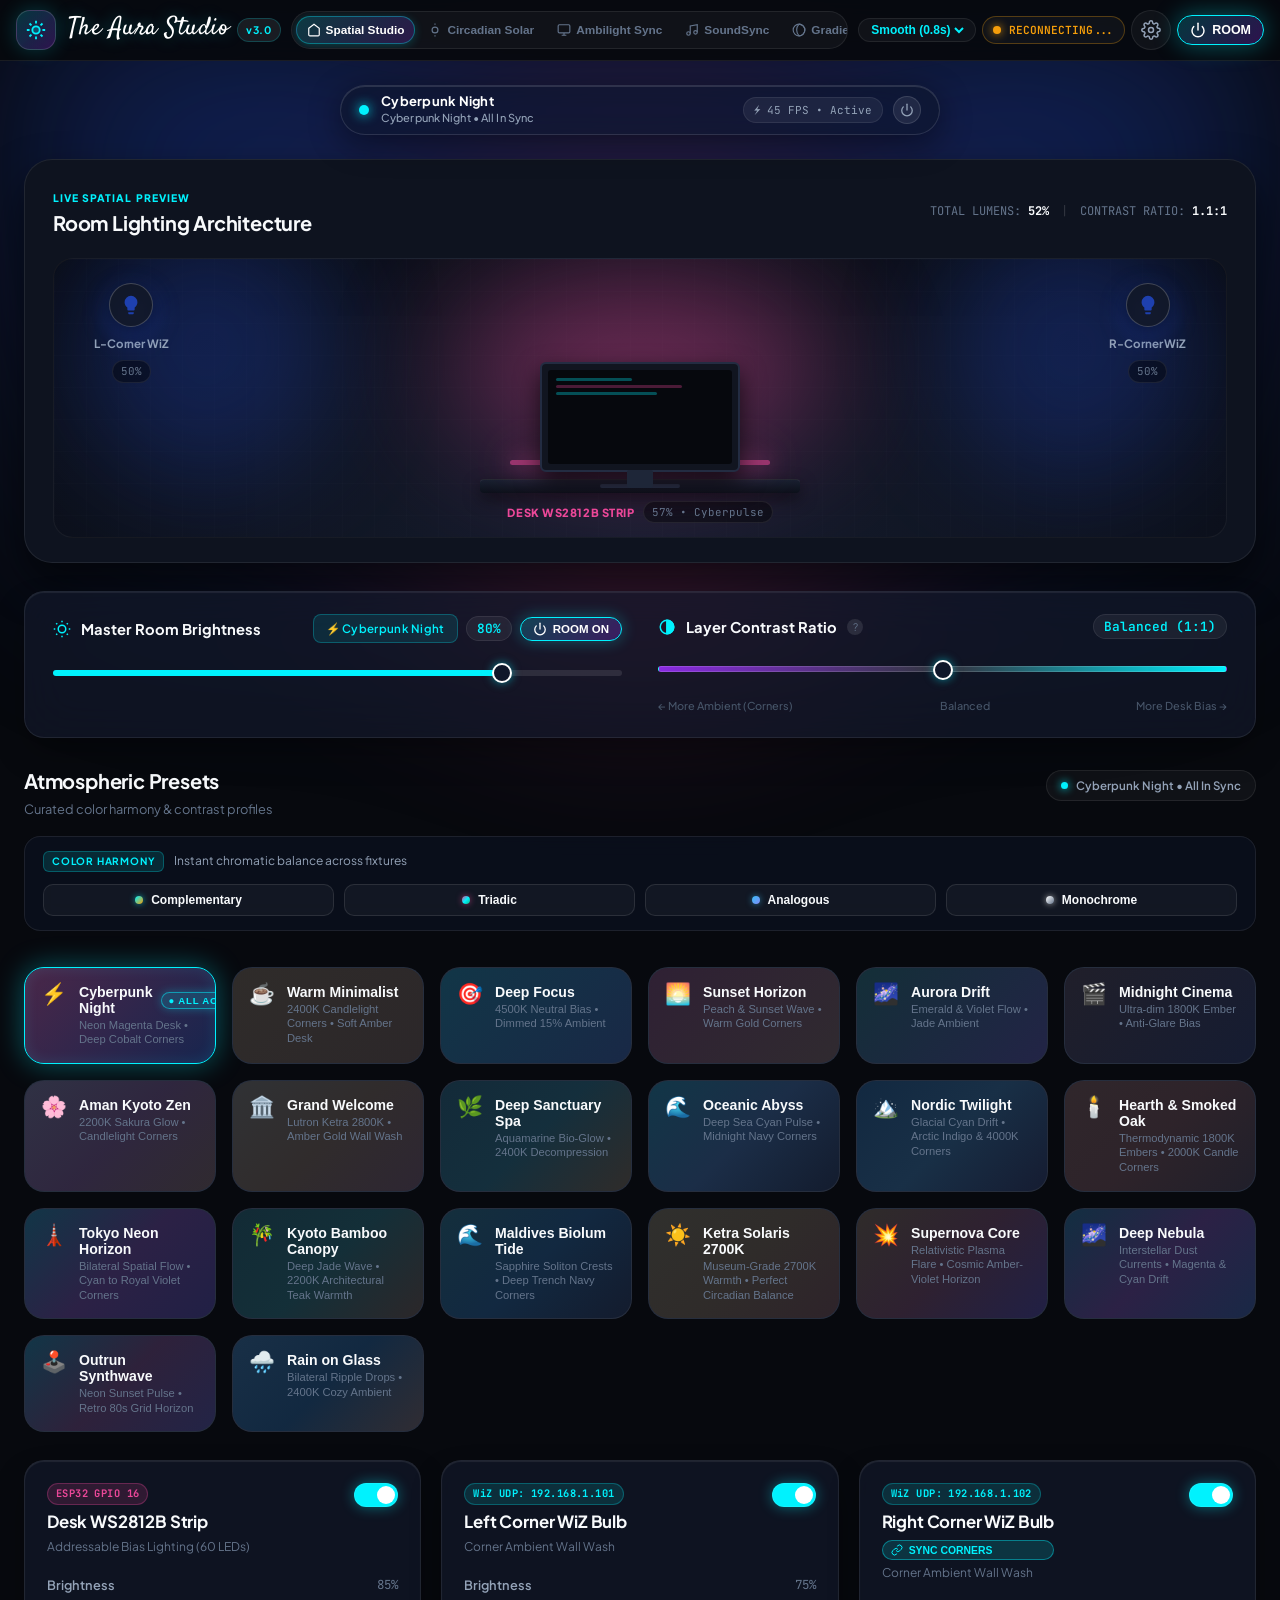
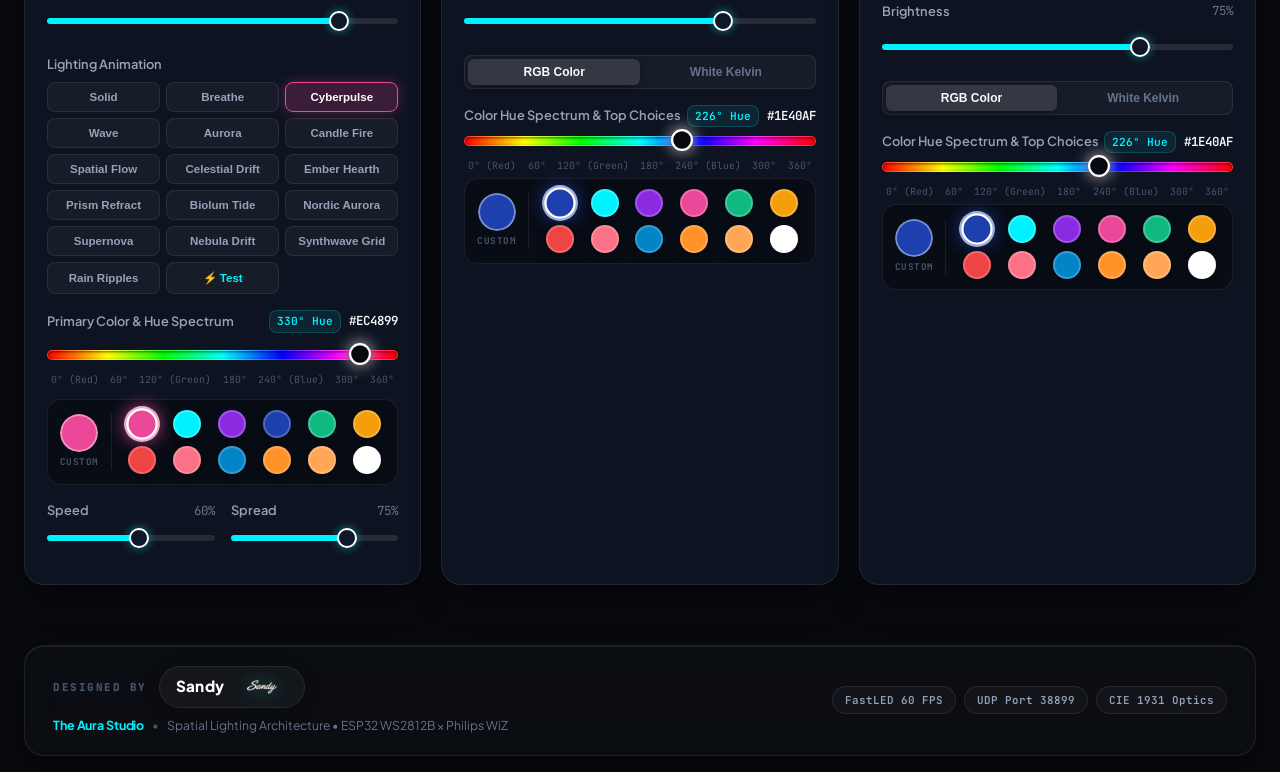
==== commit 69207702: "feat(release): v03.00.000 flagship upgrade - Apple visionOS dashboard & advanced lighting effects" ====
--- a/dashboard/index.html
+++ b/dashboard/index.html
@@ -23,7 +23,7 @@
   <link
     href="https://fonts.googleapis.com/css2?family=Plus+Jakarta+Sans:wght@300;400;500;600;700;800&family=JetBrains+Mono:wght@400;500;600&family=Satisfy&display=swap"
     rel="stylesheet">
-  <link rel="stylesheet" href="style.css?v=02.00.001">
+  <link rel="stylesheet" href="style.css?v=03.00.000">
 </head>
 
 <body class="theme-obsidian">
@@ -147,6 +147,33 @@
   <main class="app-layout">
 
     <!-- ====================================================================
+         AURA DYNAMIC ISLAND (Apple visionOS & macOS Sequoia Frosted Capsule)
+         ==================================================================== -->
+    <div id="aura-dynamic-island" class="dynamic-island-container" role="region" aria-label="System Dynamic Island">
+      <div class="island-capsule">
+        <div class="island-leading">
+          <span class="island-glow-dot"></span>
+          <div class="island-info">
+            <span id="island-scene-title" class="island-title">The Aura Studio</span>
+            <span id="island-scene-sub" class="island-sub">Spatial Intelligence Active</span>
+          </div>
+        </div>
+        <div class="island-actions">
+          <div class="island-pill-stat" id="island-pill-stat">
+            <span class="island-stat-icon">⚡</span>
+            <span id="island-stat-text" class="island-stat-text">45 FPS &bull; Low Latency</span>
+          </div>
+          <button type="button" id="btn-island-quick-power" class="island-quick-btn" aria-label="Quick Power Toggle">
+            <svg viewBox="0 0 24 24" fill="none" stroke="currentColor" stroke-width="2.2" stroke-linecap="round" stroke-linejoin="round">
+              <path d="M18.36 6.64a9 9 0 1 1-12.73 0"></path>
+              <line x1="12" y1="2" x2="12" y2="12"></line>
+            </svg>
+          </button>
+        </div>
+      </div>
+    </div>
+
+    <!-- ====================================================================
          VIEW 1: SPATIAL STUDIO (Primary Architectural Room View)
          ==================================================================== -->
     <div id="view-studio" class="tab-view active">
@@ -299,6 +326,33 @@
             <span id="deck-active-label" class="deck-active-label">Cyberpunk Night &bull; All In Sync</span>
           </div>
         </div>
+
+        <!-- Atmospheric Harmony Matrix (Ketra / Apple Intelligent Spatial Color Balance) -->
+        <div class="harmony-matrix-bar" aria-label="Color Harmony Matrix">
+          <div class="harmony-header">
+            <span class="harmony-badge">COLOR HARMONY</span>
+            <span class="harmony-subtext">Instant chromatic balance across fixtures</span>
+          </div>
+          <div class="harmony-actions">
+            <button type="button" id="btn-harmony-complementary" class="harmony-btn" title="Harmonize with Complementary Colors (180° Contrast)">
+              <span class="harmony-btn-dot dot-comp"></span>
+              <span>Complementary</span>
+            </button>
+            <button type="button" id="btn-harmony-triadic" class="harmony-btn" title="Harmonize with Triadic Colors (120° / 240° Balance)">
+              <span class="harmony-btn-dot dot-triad"></span>
+              <span>Triadic</span>
+            </button>
+            <button type="button" id="btn-harmony-analogous" class="harmony-btn" title="Harmonize with Analogous Colors (±30° Ambient Spread)">
+              <span class="harmony-btn-dot dot-analog"></span>
+              <span>Analogous</span>
+            </button>
+            <button type="button" id="btn-harmony-monochrome" class="harmony-btn" title="Harmonize with Monochromatic Tonal Gradient">
+              <span class="harmony-btn-dot dot-mono"></span>
+              <span>Monochrome</span>
+            </button>
+          </div>
+        </div>
+
         <div class="scenes-grid">
           <!-- Preset 1: Cyberpunk -->
           <button class="scene-card active" data-preset="cyberpunk" id="scene-cyberpunk">
@@ -536,6 +590,66 @@
                   <span class="scene-match-badge hidden"></span>
                 </div>
                 <p class="scene-desc">Museum-Grade 2700K Warmth &bull; Perfect Circadian Balance</p>
+              </div>
+            </div>
+          </button>
+
+          <!-- Preset 17: Supernova Core -->
+          <button class="scene-card" data-preset="supernova-core" id="scene-supernova-core">
+            <div class="scene-gradient scene-grad-supernova"></div>
+            <div class="scene-content">
+              <div class="scene-icon">💥</div>
+              <div class="scene-info">
+                <div class="scene-title-row">
+                  <h3 class="scene-name">Supernova Core</h3>
+                  <span class="scene-match-badge hidden"></span>
+                </div>
+                <p class="scene-desc">Relativistic Plasma Flare &bull; Cosmic Amber-Violet Horizon</p>
+              </div>
+            </div>
+          </button>
+
+          <!-- Preset 18: Deep Nebula -->
+          <button class="scene-card" data-preset="deep-nebula" id="scene-deep-nebula">
+            <div class="scene-gradient scene-grad-nebula"></div>
+            <div class="scene-content">
+              <div class="scene-icon">🌌</div>
+              <div class="scene-info">
+                <div class="scene-title-row">
+                  <h3 class="scene-name">Deep Nebula</h3>
+                  <span class="scene-match-badge hidden"></span>
+                </div>
+                <p class="scene-desc">Interstellar Dust Currents &bull; Magenta &amp; Cyan Drift</p>
+              </div>
+            </div>
+          </button>
+
+          <!-- Preset 19: Outrun Synthwave -->
+          <button class="scene-card" data-preset="synthwave-80s" id="scene-synthwave-80s">
+            <div class="scene-gradient scene-grad-synthwave"></div>
+            <div class="scene-content">
+              <div class="scene-icon">🕹️</div>
+              <div class="scene-info">
+                <div class="scene-title-row">
+                  <h3 class="scene-name">Outrun Synthwave</h3>
+                  <span class="scene-match-badge hidden"></span>
+                </div>
+                <p class="scene-desc">Neon Sunset Pulse &bull; Retro 80s Grid Horizon</p>
+              </div>
+            </div>
+          </button>
+
+          <!-- Preset 20: Rain on Glass -->
+          <button class="scene-card" data-preset="rainy-lofi" id="scene-rainy-lofi">
+            <div class="scene-gradient scene-grad-rain"></div>
+            <div class="scene-content">
+              <div class="scene-icon">🌧️</div>
+              <div class="scene-info">
+                <div class="scene-title-row">
+                  <h3 class="scene-name">Rain on Glass</h3>
+                  <span class="scene-match-badge hidden"></span>
+                </div>
+                <p class="scene-desc">Bilateral Ripple Drops &bull; 2400K Cozy Ambient</p>
               </div>
             </div>
           </button>
@@ -588,6 +702,10 @@
                 <button class="effect-chip" data-effect="chromatic-prism">Prism Refract</button>
                 <button class="effect-chip" data-effect="bioluminescent-tide">Biolum Tide</button>
                 <button class="effect-chip" data-effect="nordic-aurora">Nordic Aurora</button>
+                <button class="effect-chip" data-effect="supernova">Supernova</button>
+                <button class="effect-chip" data-effect="nebula-drift">Nebula Drift</button>
+                <button class="effect-chip" data-effect="synthwave-grid">Synthwave Grid</button>
+                <button class="effect-chip" data-effect="rain-ripples">Rain Ripples</button>
                 <button class="effect-chip" data-effect="test-cycle" style="color:var(--accent-cyan); font-weight:600">⚡
                   Test</button>
               </div>
@@ -1708,7 +1826,7 @@
               </div>
               <div class="ota-badges-group">
                 <span class="badge-ota-partition" id="badge-ota-partition">Slot: app0</span>
-                <span class="badge-ota-status" id="badge-firmware-version">v02.00.001</span>
+                <span class="badge-ota-status" id="badge-firmware-version">v03.00.000</span>
               </div>
             </div>
 
@@ -1870,7 +1988,7 @@
   <div id="toast-container" class="toast-container" aria-live="polite"></div>
 
   <!-- Application Logic -->
-  <script src="app.js?v=01.08.000"></script>
+  <script src="app.js?v=03.00.000"></script>
 </body>
 
 </html>
--- a/dashboard/style.css
+++ b/dashboard/style.css
@@ -447,9 +447,232 @@
   to { opacity: 1; transform: translateY(0); }
 }
 
-/* ==========================================================================
-   SPATIAL ROOM VISUALIZER (2.5D Interactive Architecture)
-   ========================================================================== */
+/* Aura Dynamic Island (visionOS & macOS Sequoia Frosted Status Capsule) */
+.dynamic-island-container {
+  display: flex;
+  justify-content: center;
+  align-items: center;
+  margin-bottom: 24px;
+  position: relative;
+  z-index: 50;
+}
+
+.island-capsule {
+  display: flex;
+  align-items: center;
+  justify-content: space-between;
+  gap: 16px;
+  background: rgba(15, 23, 42, 0.68);
+  backdrop-filter: blur(28px) saturate(180%);
+  -webkit-backdrop-filter: blur(28px) saturate(180%);
+  border: 1px solid rgba(255, 255, 255, 0.12);
+  border-radius: 9999px;
+  padding: 8px 18px;
+  box-shadow: 0 8px 32px rgba(0, 0, 0, 0.45), inset 0 1px 0 rgba(255, 255, 255, 0.12);
+  transition: all 0.35s cubic-bezier(0.16, 1, 0.3, 1);
+  max-width: 600px;
+  width: 100%;
+}
+
+.island-capsule:hover {
+  background: rgba(20, 30, 55, 0.78);
+  border-color: rgba(0, 242, 254, 0.35);
+  box-shadow: 0 12px 40px rgba(0, 242, 254, 0.15), inset 0 1px 0 rgba(255, 255, 255, 0.18);
+}
+
+.island-leading {
+  display: flex;
+  align-items: center;
+  gap: 12px;
+}
+
+.island-glow-dot {
+  width: 10px;
+  height: 10px;
+  border-radius: 50%;
+  background: var(--accent-cyan);
+  box-shadow: 0 0 12px var(--accent-cyan);
+  animation: pulseGlow 2s infinite ease-in-out;
+  flex-shrink: 0;
+}
+
+.island-info {
+  display: flex;
+  flex-direction: column;
+}
+
+.island-title {
+  font-size: 13px;
+  font-weight: 700;
+  letter-spacing: 0.02em;
+  color: #ffffff;
+  line-height: 1.2;
+}
+
+.island-sub {
+  font-size: 11px;
+  font-weight: 500;
+  color: var(--text-secondary);
+  letter-spacing: 0.01em;
+}
+
+.island-actions {
+  display: flex;
+  align-items: center;
+  gap: 10px;
+}
+
+.island-pill-stat {
+  display: flex;
+  align-items: center;
+  gap: 6px;
+  background: rgba(255, 255, 255, 0.06);
+  border: 1px solid rgba(255, 255, 255, 0.08);
+  border-radius: 9999px;
+  padding: 4px 10px;
+  font-family: var(--font-mono);
+  font-size: 11px;
+  color: var(--text-secondary);
+}
+
+.island-stat-icon {
+  font-size: 11px;
+}
+
+.island-quick-btn {
+  background: rgba(255, 255, 255, 0.08);
+  border: 1px solid rgba(255, 255, 255, 0.12);
+  color: var(--text-secondary);
+  border-radius: 50%;
+  width: 28px;
+  height: 28px;
+  display: flex;
+  align-items: center;
+  justify-content: center;
+  cursor: pointer;
+  transition: all 0.2s ease;
+}
+
+.island-quick-btn:hover {
+  background: var(--accent-cyan);
+  border-color: var(--accent-cyan);
+  color: #07090e;
+  transform: scale(1.08);
+}
+
+.island-quick-btn svg {
+  width: 14px;
+  height: 14px;
+}
+
+/* Atmospheric Harmony Matrix (Apple / Ketra Color Orchestration Bar) */
+.harmony-matrix-bar {
+  display: flex;
+  flex-direction: column;
+  gap: 12px;
+  background: rgba(15, 23, 42, 0.45);
+  border: 1px solid rgba(255, 255, 255, 0.08);
+  border-radius: 16px;
+  padding: 14px 18px;
+  margin-bottom: 20px;
+  backdrop-filter: blur(16px);
+  -webkit-backdrop-filter: blur(16px);
+}
+
+.harmony-header {
+  display: flex;
+  align-items: center;
+  gap: 10px;
+}
+
+.harmony-badge {
+  font-size: 10px;
+  font-weight: 700;
+  letter-spacing: 0.08em;
+  text-transform: uppercase;
+  color: var(--accent-cyan);
+  background: rgba(0, 242, 254, 0.12);
+  border: 1px solid rgba(0, 242, 254, 0.25);
+  padding: 2px 8px;
+  border-radius: 6px;
+}
+
+.harmony-subtext {
+  font-size: 12px;
+  color: var(--text-secondary);
+}
+
+.harmony-actions {
+  display: grid;
+  grid-template-columns: repeat(auto-fit, minmax(130px, 1fr));
+  gap: 10px;
+}
+
+.harmony-btn {
+  display: flex;
+  align-items: center;
+  justify-content: center;
+  gap: 8px;
+  background: rgba(255, 255, 255, 0.04);
+  border: 1px solid rgba(255, 255, 255, 0.1);
+  border-radius: 10px;
+  padding: 8px 14px;
+  color: var(--text-primary);
+  font-size: 12px;
+  font-weight: 600;
+  cursor: pointer;
+  transition: all 0.25s cubic-bezier(0.16, 1, 0.3, 1);
+}
+
+.harmony-btn:hover {
+  background: rgba(255, 255, 255, 0.08);
+  border-color: rgba(255, 255, 255, 0.25);
+  transform: translateY(-1px);
+}
+
+.harmony-btn:active {
+  transform: scale(0.97);
+}
+
+.harmony-btn-dot {
+  width: 8px;
+  height: 8px;
+  border-radius: 50%;
+  flex-shrink: 0;
+}
+
+.dot-comp {
+  background: linear-gradient(135deg, #00f2fe, #f59e0b);
+  box-shadow: 0 0 6px rgba(0, 242, 254, 0.6);
+}
+
+.dot-triad {
+  background: linear-gradient(135deg, #ec4899, #00f2fe, #10b981);
+  box-shadow: 0 0 6px rgba(236, 72, 153, 0.6);
+}
+
+.dot-analog {
+  background: linear-gradient(135deg, #38bdf8, #818cf8);
+  box-shadow: 0 0 6px rgba(56, 189, 248, 0.6);
+}
+
+.dot-mono {
+  background: linear-gradient(135deg, #ffffff, #64748b);
+  box-shadow: 0 0 6px rgba(255, 255, 255, 0.6);
+}
+
+/* Interactive Fixture Tap-to-Focus Pulse Animation */
+@keyframes fixtureFocusPulse {
+  0% { transform: scale(1); box-shadow: 0 0 0 rgba(0, 242, 254, 0); }
+  50% { transform: scale(1.02); box-shadow: 0 0 32px rgba(0, 242, 254, 0.45); border-color: var(--accent-cyan); }
+  100% { transform: scale(1); box-shadow: 0 0 0 rgba(0, 242, 254, 0); }
+}
+
+.focused-fixture {
+  animation: fixtureFocusPulse 1.2s cubic-bezier(0.16, 1, 0.3, 1) forwards;
+}
+
+/* SPATIAL ROOM VISUALIZER (2.5D Interactive Architecture) */
 .spatial-card {
   background: var(--bg-surface);
   border: 1px solid var(--border-glass);
@@ -771,9 +994,7 @@
   color: var(--accent-magenta);
 }
 
-/* ==========================================================================
-   MASTER CONTROLS (Brightness & Layer Contrast Slider)
-   ========================================================================== */
+/* MASTER CONTROLS (Brightness & Layer Contrast Slider) */
 .master-controls-bar {
   padding: 22px 28px;
   display: grid;
@@ -884,9 +1105,7 @@
   margin-top: 6px;
 }
 
-/* ==========================================================================
-   ACCESSIBLE RANGE SLIDERS (Modern Web Guidance Compliant)
-   ========================================================================== */
+/* ACCESSIBLE RANGE SLIDERS (Modern Web Guidance Compliant) */
 .slider-wrapper {
   position: relative;
   width: 100%;
@@ -1001,9 +1220,7 @@
   border: 1px solid rgba(255, 255, 255, 0.15);
 }
 
-/* ==========================================================================
-   SCENES DECK (Curated Aesthetic Mood Presets)
-   ========================================================================== */
+/* SCENES DECK (Curated Aesthetic Mood Presets) */
 .scenes-deck {
   display: flex;
   flex-direction: column;
@@ -1254,6 +1471,22 @@
   background: linear-gradient(135deg, #fbbf24, #f59e0b, #ea580c);
 }
 
+.scene-grad-supernova {
+  background: linear-gradient(135deg, #f59e0b, #ef4444, #7c3aed);
+}
+
+.scene-grad-nebula {
+  background: linear-gradient(135deg, #06b6d4, #d946ef, #3b82f6);
+}
+
+.scene-grad-synthwave {
+  background: linear-gradient(135deg, #00f2fe, #ec4899, #8b5cf6);
+}
+
+.scene-grad-rain {
+  background: linear-gradient(135deg, #38bdf8, #0284c7, #ffa757);
+}
+
 .scene-content {
   position: relative;
   z-index: 2;
@@ -1280,9 +1513,7 @@
   line-height: 1.3;
 }
 
-/* ==========================================================================
-   DEVICE CONTROL MATRIX (3 Channels)
-   ========================================================================== */
+/* DEVICE CONTROL MATRIX (3 Channels) */
 .device-matrix {
   display: grid;
   grid-template-columns: repeat(3, 1fr);
@@ -1741,9 +1972,7 @@
   display: none;
 }
 
-/* ==========================================================================
-   HIGH-END SUITE STYLES (CIRCADIAN, AMBILIGHT, SOUNDSYNC, GRADIENT, RHYTHM)
-   ========================================================================== */
+/* HIGH-END SUITE STYLES (CIRCADIAN, AMBILIGHT, SOUNDSYNC, GRADIENT, RHYTHM) */
 .suite-feature-panel {
   padding: 28px;
   display: flex;
@@ -2378,9 +2607,7 @@
   color: var(--accent-amber);
 }
 
-/* ==========================================================================
-   SETTINGS MODAL DIALOG (CLEAN ARCHITECTURAL SUITE)
-   ========================================================================== */
+/* SETTINGS MODAL DIALOG (CLEAN ARCHITECTURAL SUITE) */
 .settings-dialog {
   border: none;
   background: transparent;
@@ -2781,9 +3008,7 @@
   box-shadow: 0 4px 16px rgba(0, 242, 254, 0.4);
 }
 
-/* ============================================================================
-   WIRELESS FIRMWARE OTA UPDATE & HARDWARE DIAGNOSTICS (MINIMALIST THEME)
-   ============================================================================ */
+/* WIRELESS FIRMWARE OTA UPDATE & HARDWARE DIAGNOSTICS (MINIMALIST THEME) */
 
 .ota-badges-group {
   display: flex;
@@ -3140,9 +3365,7 @@
   }
 }
 
-/* ==========================================================================
-   SIGNATURE FOOTER BRANDING (Designed by Sandy • The Aura Studio)
-   ========================================================================== */
+/* SIGNATURE FOOTER BRANDING (Designed by Sandy • The Aura Studio) */
 .app-footer {
   width: 100%;
   max-width: 1600px;
@@ -3271,9 +3494,7 @@
   border-radius: var(--radius-pill);
 }
 
-/* ==========================================================================
-   RESPONSIVE BREAKPOINTS & IPHONE 16 SCALABILITY
-   ========================================================================== */
+/* RESPONSIVE BREAKPOINTS & IPHONE 16 SCALABILITY */
 
 /* Touch Ergonomics on All Touch Devices */
 @media (pointer: coarse) {
@@ -4137,9 +4358,7 @@
   }
 }
 
-/* ==========================================================================
-   BROWSER SECURITY & MEDIA PERMISSIONS MODAL & CARDS
-   ========================================================================== */
+/* BROWSER SECURITY & MEDIA PERMISSIONS MODAL & CARDS */
 .security-mini-card {
   display: flex;
   align-items: center;
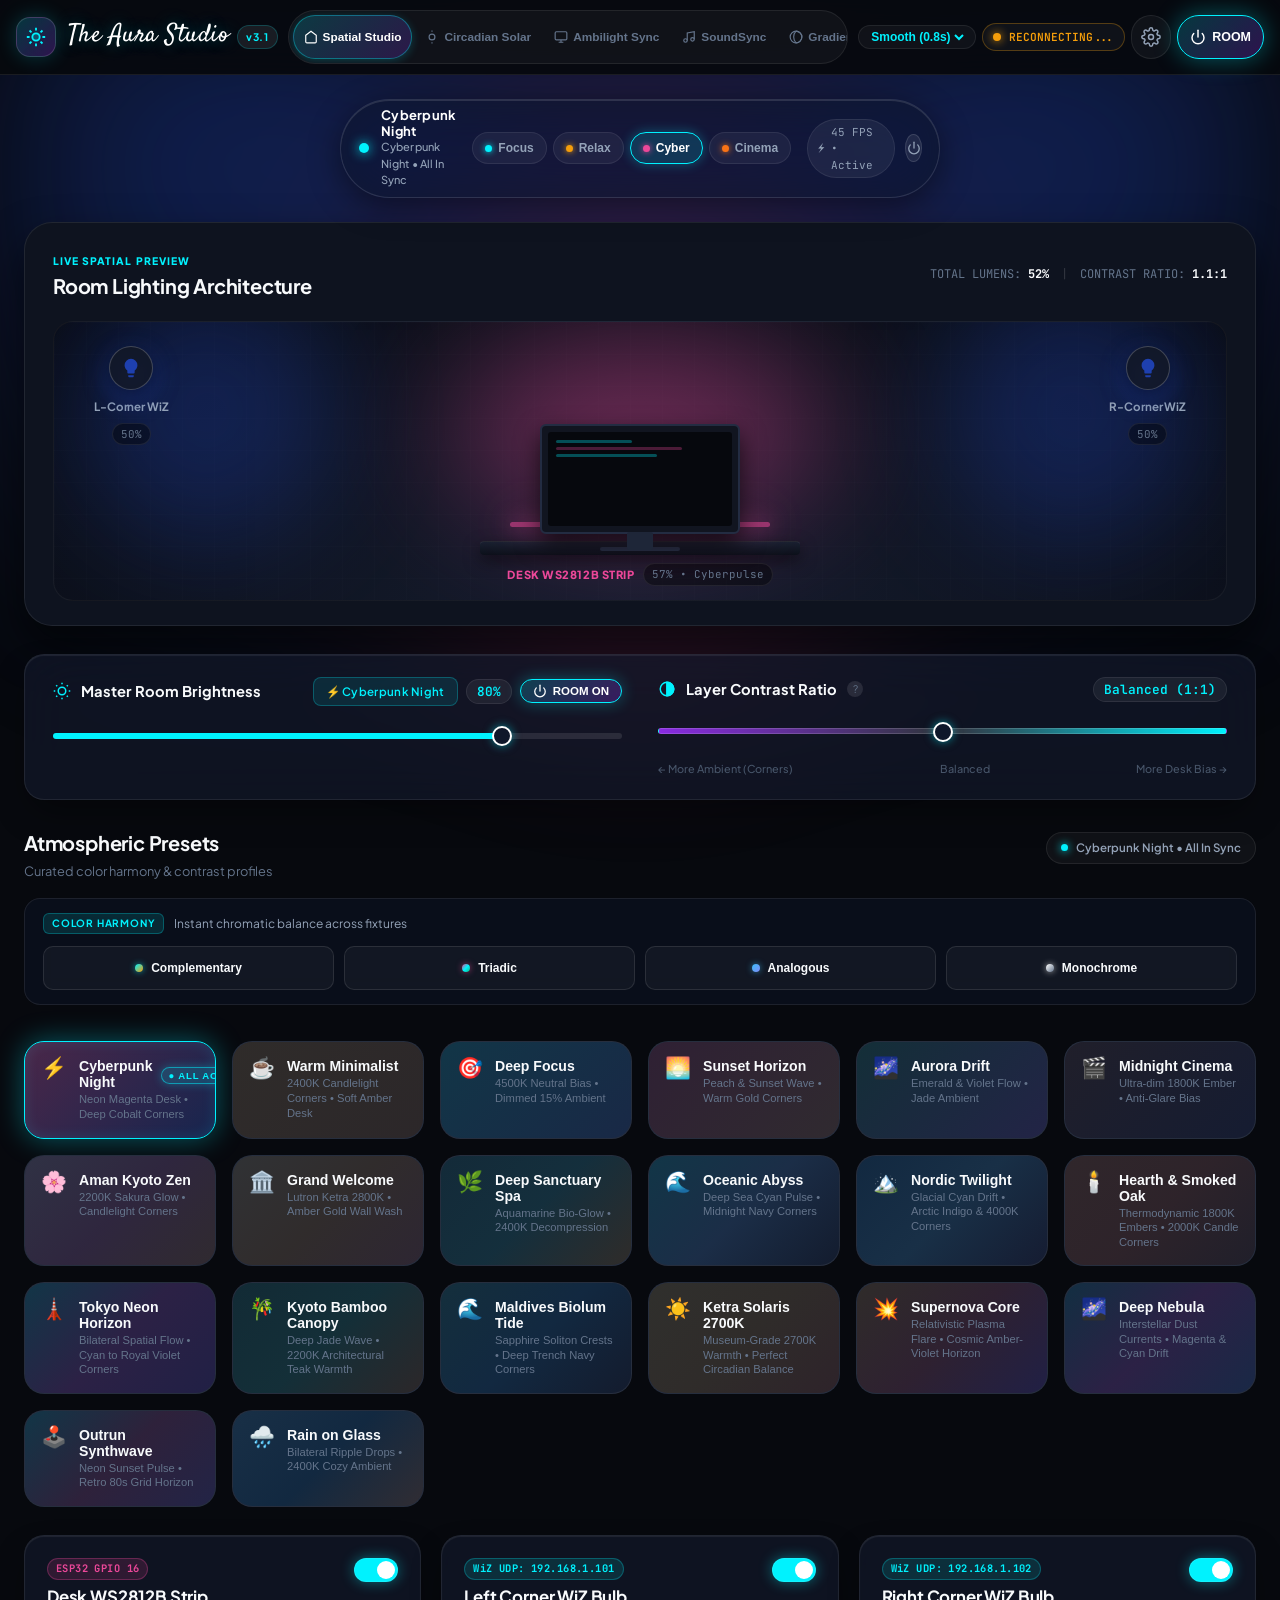
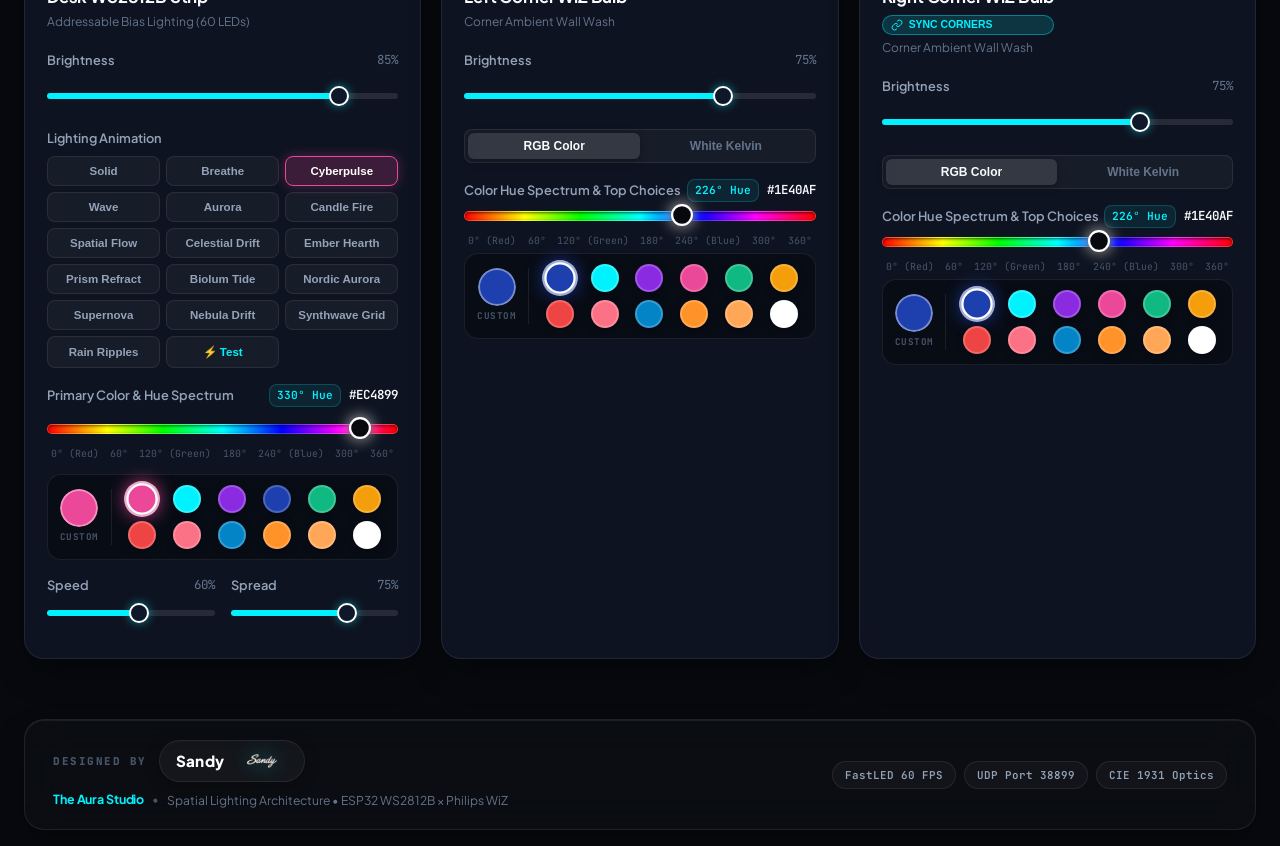
==== commit 2b57bcff: "feat(release): v03.01.000 redesign - visionOS Command Island, Quick Moods, WCAG 2.2 AA accessibility" ====
--- a/dashboard/index.html
+++ b/dashboard/index.html
@@ -23,17 +23,20 @@
   <link
     href="https://fonts.googleapis.com/css2?family=Plus+Jakarta+Sans:wght@300;400;500;600;700;800&family=JetBrains+Mono:wght@400;500;600&family=Satisfy&display=swap"
     rel="stylesheet">
-  <link rel="stylesheet" href="style.css?v=03.00.000">
+  <link rel="stylesheet" href="style.css?v=03.01.000">
 </head>
 
 <body class="theme-obsidian">
+  <!-- Accessible Skip to Content Link (WCAG 2.4.1) -->
+  <a href="#main-content" class="skip-link visually-hidden">Skip to main content</a>
+
   <!-- Dynamic Ambient Backdrop Glow -->
   <div id="ambient-backdrop" class="ambient-backdrop" aria-hidden="true"></div>
 
   <!-- Header / Navigation Bar -->
   <header class="app-header">
     <div class="brand">
-      <div class="logo-mark">
+      <div class="logo-mark" aria-hidden="true">
         <svg viewBox="0 0 24 24" fill="none" stroke="currentColor" stroke-width="2">
           <circle cx="12" cy="12" r="4" fill="currentColor" fill-opacity="0.2" />
           <path
@@ -42,7 +45,7 @@
       </div>
       <div class="brand-text">
         <h1 class="brand-title"><span class="brand-title-text">The Aura Studio</span> <span
-            class="badge-version">v3.0</span></h1>
+            class="badge-version">v3.1</span></h1>
         <p class="brand-subtitle">Spatial Lighting Architecture &bull; Designed by Sandy</p>
       </div>
     </div>
@@ -132,9 +135,9 @@
       </button>
 
       <!-- Master Power Button -->
-      <button id="btn-master-power" class="master-power-btn active" aria-label="Toggle All Lights">
+      <button id="btn-master-power" class="master-power-btn active" aria-label="Toggle All Lights" role="switch" aria-checked="true">
         <svg viewBox="0 0 24 24" fill="none" stroke="currentColor" stroke-width="2.2" stroke-linecap="round"
-          stroke-linejoin="round">
+          stroke-linejoin="round" aria-hidden="true">
           <path d="M18.36 6.64a9 9 0 1 1-12.73 0"></path>
           <line x1="12" y1="2" x2="12" y2="12"></line>
         </svg>
@@ -144,7 +147,7 @@
   </header>
 
   <!-- Main Container -->
-  <main class="app-layout">
+  <main id="main-content" class="app-layout">
 
     <!-- ====================================================================
          AURA DYNAMIC ISLAND (Apple visionOS & macOS Sequoia Frosted Capsule)
@@ -152,19 +155,38 @@
     <div id="aura-dynamic-island" class="dynamic-island-container" role="region" aria-label="System Dynamic Island">
       <div class="island-capsule">
         <div class="island-leading">
-          <span class="island-glow-dot"></span>
+          <span class="island-glow-dot" aria-hidden="true"></span>
           <div class="island-info">
             <span id="island-scene-title" class="island-title">The Aura Studio</span>
             <span id="island-scene-sub" class="island-sub">Spatial Intelligence Active</span>
           </div>
         </div>
+        <!-- Quick Mood Shortcuts (Super-Convenient 1-Tap Switching) -->
+        <div class="island-quick-moods" role="group" aria-label="Quick Mood Shortcuts">
+          <button type="button" class="quick-mood-pill" data-preset="deep-focus" aria-label="Quick Mood: Deep Focus">
+            <span class="mood-dot dot-focus" aria-hidden="true"></span>
+            <span>Focus</span>
+          </button>
+          <button type="button" class="quick-mood-pill" data-preset="warm-minimal" aria-label="Quick Mood: Warm Chill">
+            <span class="mood-dot dot-warm" aria-hidden="true"></span>
+            <span>Relax</span>
+          </button>
+          <button type="button" class="quick-mood-pill" data-preset="cyberpunk" aria-label="Quick Mood: Cyberpunk">
+            <span class="mood-dot dot-cyber" aria-hidden="true"></span>
+            <span>Cyber</span>
+          </button>
+          <button type="button" class="quick-mood-pill" data-preset="cinema" aria-label="Quick Mood: Midnight Cinema">
+            <span class="mood-dot dot-cinema" aria-hidden="true"></span>
+            <span>Cinema</span>
+          </button>
+        </div>
         <div class="island-actions">
-          <div class="island-pill-stat" id="island-pill-stat">
-            <span class="island-stat-icon">⚡</span>
+          <div class="island-pill-stat" id="island-pill-stat" aria-label="System Performance">
+            <span class="island-stat-icon" aria-hidden="true">⚡</span>
             <span id="island-stat-text" class="island-stat-text">45 FPS &bull; Low Latency</span>
           </div>
-          <button type="button" id="btn-island-quick-power" class="island-quick-btn" aria-label="Quick Power Toggle">
-            <svg viewBox="0 0 24 24" fill="none" stroke="currentColor" stroke-width="2.2" stroke-linecap="round" stroke-linejoin="round">
+          <button type="button" id="btn-island-quick-power" class="island-quick-btn" aria-label="Toggle Room Master Power" role="switch" aria-checked="true">
+            <svg viewBox="0 0 24 24" fill="none" stroke="currentColor" stroke-width="2.2" stroke-linecap="round" stroke-linejoin="round" aria-hidden="true">
               <path d="M18.36 6.64a9 9 0 1 1-12.73 0"></path>
               <line x1="12" y1="2" x2="12" y2="12"></line>
             </svg>
@@ -668,7 +690,7 @@
               <p class="device-type">Addressable Bias Lighting (60 LEDs)</p>
             </div>
             <label class="toggle-switch" aria-label="Toggle Desk Strip Power">
-              <input type="checkbox" id="toggle-desk-power" checked>
+              <input type="checkbox" id="toggle-desk-power" checked role="switch" aria-checked="true">
               <span class="toggle-slider"></span>
             </label>
           </div>
@@ -803,7 +825,7 @@
               <p class="device-type">Corner Ambient Wall Wash</p>
             </div>
             <label class="toggle-switch" aria-label="Toggle Left Bulb Power">
-              <input type="checkbox" id="toggle-wiz-left-power" checked>
+              <input type="checkbox" id="toggle-wiz-left-power" checked role="switch" aria-checked="true">
               <span class="toggle-slider"></span>
             </label>
           </div>
@@ -919,7 +941,7 @@
               <p class="device-type">Corner Ambient Wall Wash</p>
             </div>
             <label class="toggle-switch" aria-label="Toggle Right Bulb Power">
-              <input type="checkbox" id="toggle-wiz-right-power" checked>
+              <input type="checkbox" id="toggle-wiz-right-power" checked role="switch" aria-checked="true">
               <span class="toggle-slider"></span>
             </label>
           </div>
@@ -1826,7 +1848,7 @@
               </div>
               <div class="ota-badges-group">
                 <span class="badge-ota-partition" id="badge-ota-partition">Slot: app0</span>
-                <span class="badge-ota-status" id="badge-firmware-version">v03.00.000</span>
+                <span class="badge-ota-status" id="badge-firmware-version">v03.01.000</span>
               </div>
             </div>
 
@@ -1984,11 +2006,11 @@
     </div>
   </dialog>
 
-  <!-- Toast Notification System -->
-  <div id="toast-container" class="toast-container" aria-live="polite"></div>
+  <!-- Toast Notification System (WCAG 4.1.3 Status Messages) -->
+  <div id="toast-container" class="toast-container" aria-live="polite" role="status"></div>
 
   <!-- Application Logic -->
-  <script src="app.js?v=03.00.000"></script>
+  <script src="app.js?v=03.01.000"></script>
 </body>
 
 </html>
--- a/dashboard/style.css
+++ b/dashboard/style.css
@@ -108,6 +108,41 @@
   user-select: none;
 }
 
+/* Accessible High-Contrast Focus Visible Ring (WCAG 2.4.7 Level AA) */
+:focus-visible {
+  outline: 2px solid var(--accent-cyan);
+  outline-offset: 3px;
+  box-shadow: 0 0 16px rgba(0, 242, 254, 0.45);
+}
+
+/* Visually Hidden Utility (Accessible to Screen Readers per Modern Web Guidance) */
+.visually-hidden:where(:not(:focus-within, :active)) {
+  position: absolute !important;
+  clip-path: inset(50%) !important;
+  overflow: hidden !important;
+  width: 1px !important;
+  height: 1px !important;
+  margin: -1px !important;
+  padding: 0 !important;
+  border: 0 !important;
+  white-space: nowrap !important;
+}
+
+.skip-link:focus-visible {
+  position: fixed;
+  top: 16px;
+  left: 16px;
+  z-index: 99999;
+  background: var(--bg-surface-elevated);
+  color: var(--accent-cyan);
+  padding: 12px 20px;
+  border-radius: var(--radius-md);
+  border: 2px solid var(--accent-cyan);
+  font-weight: 700;
+  font-size: 14px;
+  box-shadow: 0 10px 30px rgba(0, 0, 0, 0.8), 0 0 20px rgba(0, 242, 254, 0.4);
+}
+
 /* Allow text selection only where needed */
 input, textarea, select, code, pre, .mono-stat, .fixture-value, .control-val-badge {
   -webkit-user-select: text;
@@ -515,6 +550,56 @@
   color: var(--text-secondary);
   letter-spacing: 0.01em;
 }
+
+/* Quick Mood Shortcuts Bar inside Island */
+.island-quick-moods {
+  display: flex;
+  align-items: center;
+  gap: 6px;
+  flex-wrap: nowrap;
+}
+
+.quick-mood-pill {
+  display: inline-flex;
+  align-items: center;
+  gap: 6px;
+  background: rgba(255, 255, 255, 0.05);
+  border: 1px solid rgba(255, 255, 255, 0.08);
+  border-radius: 9999px;
+  padding: 5px 12px;
+  color: var(--text-secondary);
+  font-size: 12px;
+  font-weight: 600;
+  cursor: pointer;
+  transition: all 0.25s cubic-bezier(0.16, 1, 0.3, 1);
+  min-height: 32px;
+}
+
+.quick-mood-pill:hover {
+  background: rgba(255, 255, 255, 0.12);
+  border-color: rgba(255, 255, 255, 0.25);
+  color: #ffffff;
+  transform: translateY(-1px);
+}
+
+.quick-mood-pill.active {
+  background: rgba(0, 242, 254, 0.15);
+  border-color: var(--accent-cyan);
+  color: #ffffff;
+  box-shadow: 0 0 12px rgba(0, 242, 254, 0.3);
+}
+
+.mood-dot {
+  width: 7px;
+  height: 7px;
+  border-radius: 50%;
+  flex-shrink: 0;
+}
+
+.dot-focus { background: #00f2fe; box-shadow: 0 0 6px #00f2fe; }
+.dot-warm { background: #f59e0b; box-shadow: 0 0 6px #f59e0b; }
+.dot-cyber { background: #ec4899; box-shadow: 0 0 6px #ec4899; }
+.dot-cinema { background: #f97316; box-shadow: 0 0 6px #f97316; }
 
 .island-actions {
   display: flex;
@@ -4575,4 +4660,46 @@
   display: flex;
   justify-content: flex-end;
   margin-top: 10px;
+}
+
+/* ==========================================================================
+   WCAG 2.2 Accessibility: Reduced Motion, High Contrast & Touch Targets
+   ========================================================================== */
+.master-power-btn, .icon-btn, .suite-tab, .scene-card, .harmony-btn {
+  min-height: 44px;
+}
+
+@media (pointer: coarse) {
+  .quick-mood-pill {
+    min-height: 42px;
+    padding: 8px 16px;
+  }
+  .effect-chip {
+    min-height: 44px;
+    padding: 8px 16px;
+  }
+}
+
+@media (prefers-reduced-motion: reduce) {
+  *, *::before, *::after {
+    animation-duration: 0.01ms !important;
+    animation-iteration-count: 1 !important;
+    transition-duration: 0.01ms !important;
+    scroll-behavior: auto !important;
+  }
+  .island-glow-dot { animation: none !important; }
+  .ambient-backdrop { animation: none !important; transition: none !important; }
+}
+
+@media (forced-colors: active) {
+  :focus-visible {
+    outline: 3px solid Highlight !important;
+    outline-offset: 3px !important;
+  }
+  .scene-card.active, .effect-chip.active, .quick-mood-pill.active {
+    outline: 2px solid Highlight !important;
+  }
+  .suite-tab.active {
+    border-bottom: 3px solid Highlight !important;
+  }
 }
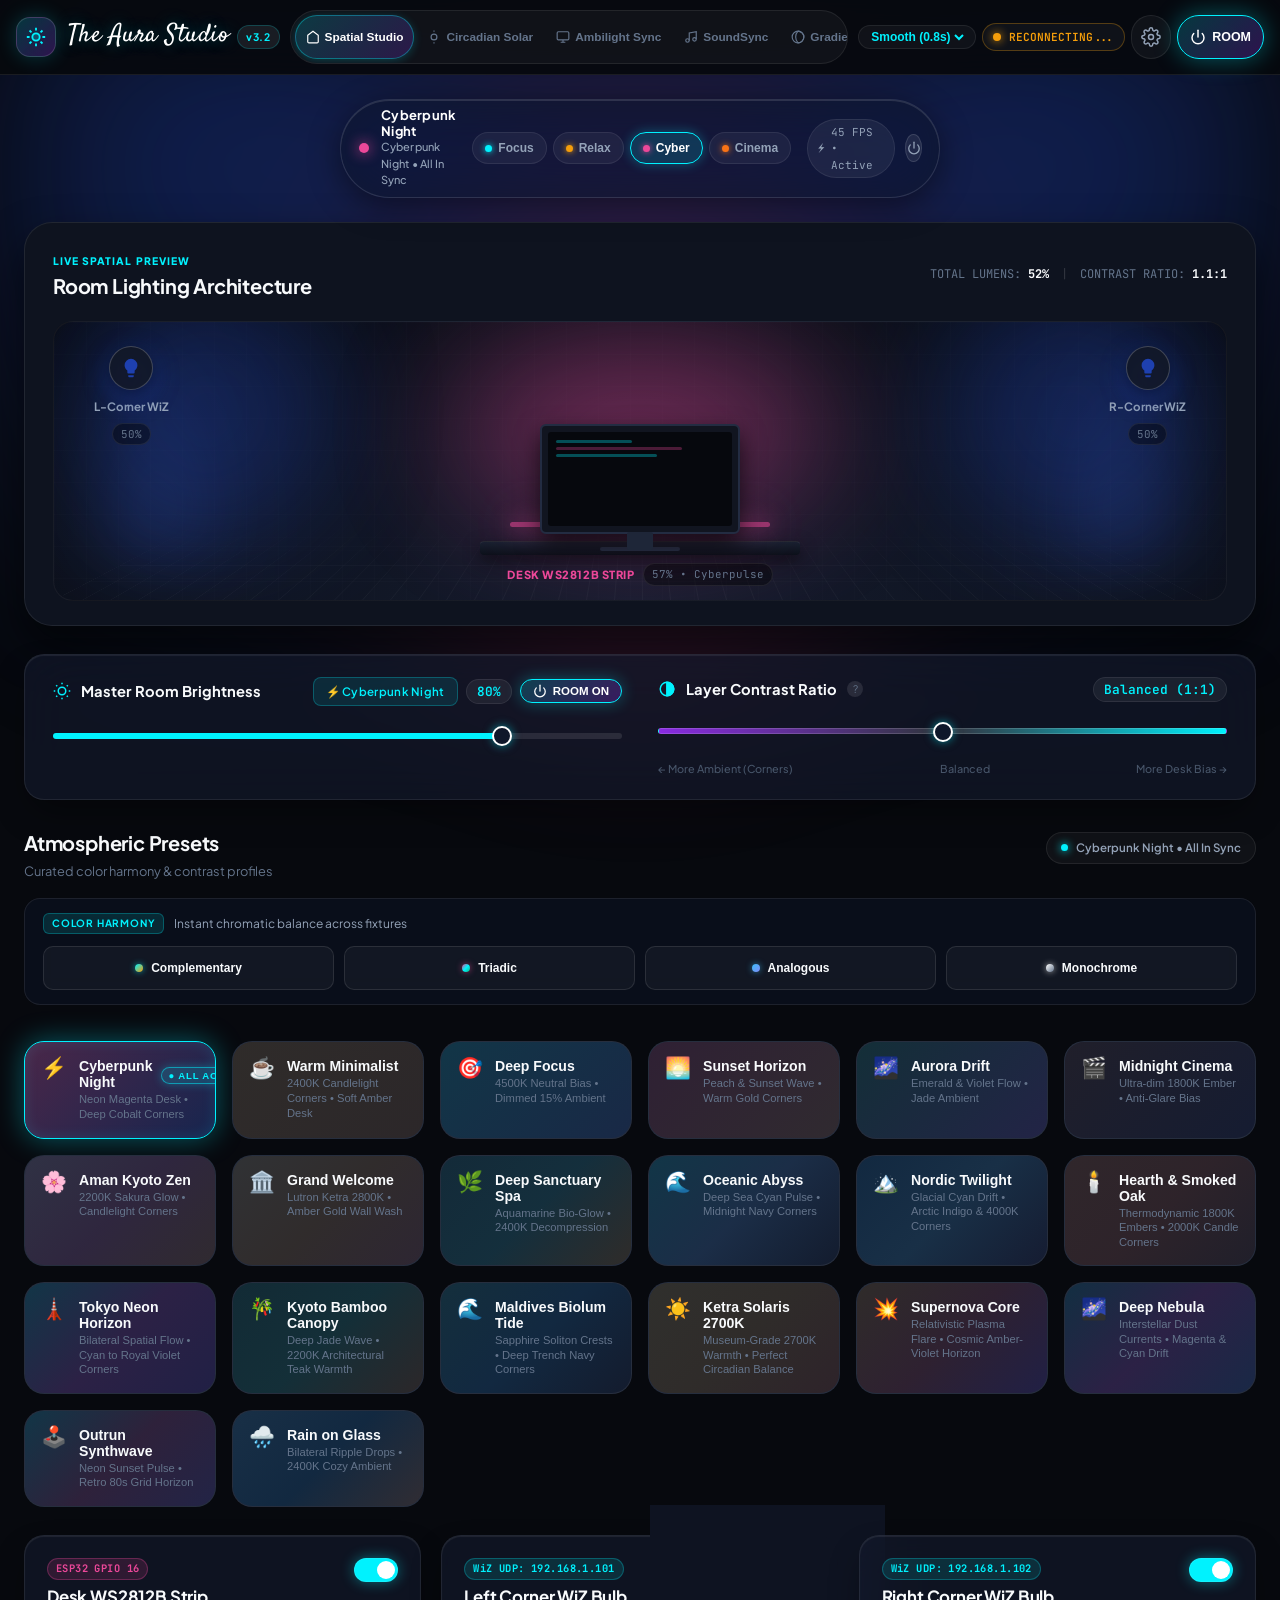
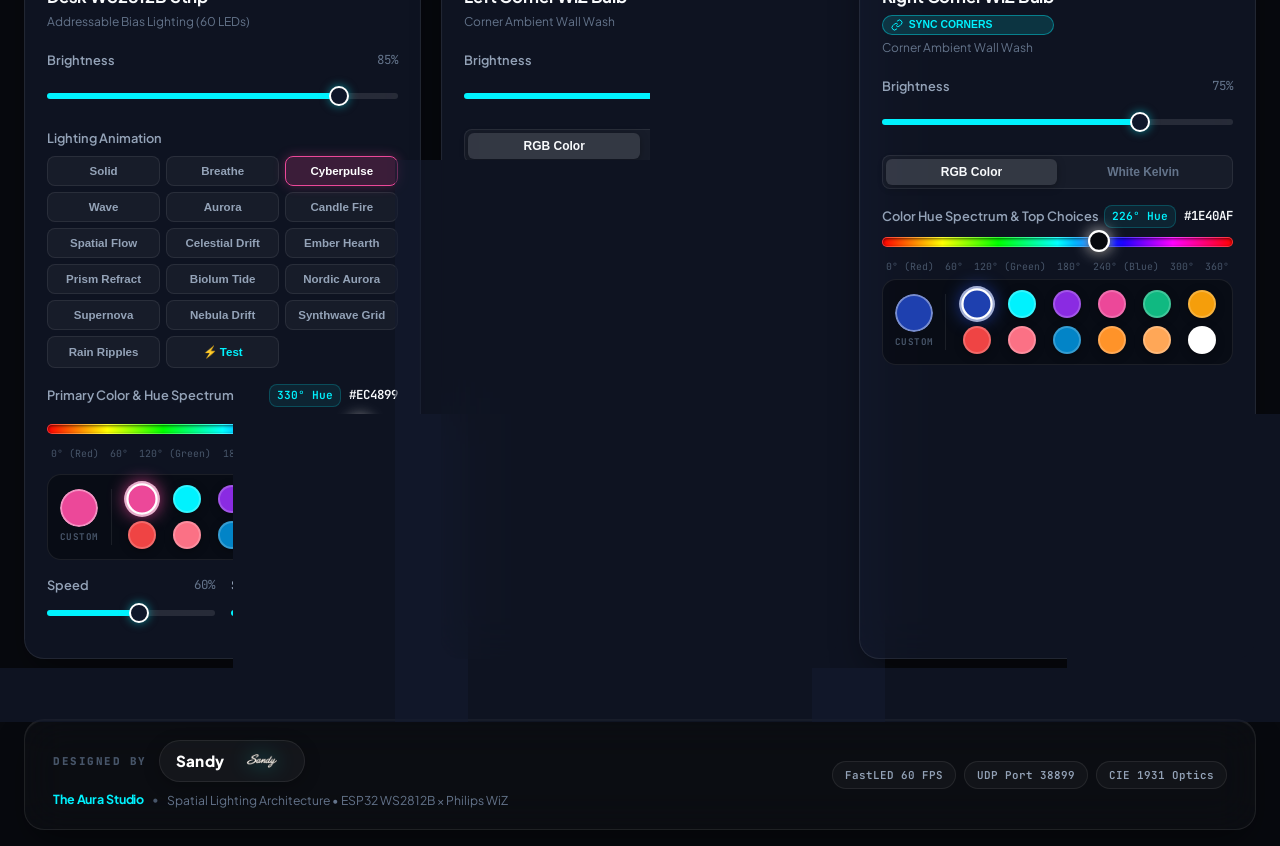
==== commit 15d664b6: "feat(release): v03.02.000 - complete ground-up spatial dashboard redesign & PWA iOS mobile optimizat" ====
--- a/dashboard/index.html
+++ b/dashboard/index.html
@@ -23,7 +23,7 @@
   <link
     href="https://fonts.googleapis.com/css2?family=Plus+Jakarta+Sans:wght@300;400;500;600;700;800&family=JetBrains+Mono:wght@400;500;600&family=Satisfy&display=swap"
     rel="stylesheet">
-  <link rel="stylesheet" href="style.css?v=03.01.000">
+  <link rel="stylesheet" href="style.css?v=03.02.000">
 </head>
 
 <body class="theme-obsidian">
@@ -45,7 +45,7 @@
       </div>
       <div class="brand-text">
         <h1 class="brand-title"><span class="brand-title-text">The Aura Studio</span> <span
-            class="badge-version">v3.1</span></h1>
+            class="badge-version">v3.2</span></h1>
         <p class="brand-subtitle">Spatial Lighting Architecture &bull; Designed by Sandy</p>
       </div>
     </div>
@@ -215,11 +215,14 @@
 
         <!-- Interactive 2.5D Room Viewport -->
         <div id="room-viewport" class="room-viewport">
-          <!-- Room Walls & Corner Auras -->
+          <!-- Room Walls, Perspective Floor & Corner Auras -->
           <div class="room-back-wall"></div>
+          <div class="room-perspective-grid" aria-hidden="true"></div>
           <div id="glow-corner-left" class="corner-aura aura-left"></div>
           <div id="glow-corner-right" class="corner-aura aura-right"></div>
           <div id="glow-desk-bias" class="desk-bias-aura"></div>
+          <div class="fixture-beam fixture-beam-left" aria-hidden="true"></div>
+          <div class="fixture-beam fixture-beam-right" aria-hidden="true"></div>
 
           <!-- Left WiZ Fixture -->
           <div id="fixture-wiz-left" class="room-fixture fixture-left" data-device="wiz-left">
@@ -1848,7 +1851,7 @@
               </div>
               <div class="ota-badges-group">
                 <span class="badge-ota-partition" id="badge-ota-partition">Slot: app0</span>
-                <span class="badge-ota-status" id="badge-firmware-version">v03.01.000</span>
+                <span class="badge-ota-status" id="badge-firmware-version">v03.02.000</span>
               </div>
             </div>
 
@@ -2010,7 +2013,7 @@
   <div id="toast-container" class="toast-container" aria-live="polite" role="status"></div>
 
   <!-- Application Logic -->
-  <script src="app.js?v=03.01.000"></script>
+  <script src="app.js?v=03.02.000"></script>
 </body>
 
 </html>
--- a/dashboard/style.css
+++ b/dashboard/style.css
@@ -525,10 +525,11 @@
   width: 10px;
   height: 10px;
   border-radius: 50%;
-  background: var(--accent-cyan);
-  box-shadow: 0 0 12px var(--accent-cyan);
-  animation: pulseGlow 2s infinite ease-in-out;
+  background: var(--color-desk, var(--accent-cyan));
+  box-shadow: 0 0 14px var(--color-desk, var(--accent-cyan));
+  animation: pulseGlow 2.4s infinite ease-in-out;
   flex-shrink: 0;
+  transition: background 0.4s ease, box-shadow 0.4s ease;
 }
 
 .island-info {
@@ -830,6 +831,48 @@
     linear-gradient(90deg, rgba(255, 255, 255, 0.02) 1px, transparent 1px);
   background-size: 32px 32px;
   opacity: 0.6;
+}
+
+/* Perspective Studio Floor Grid */
+.room-perspective-grid {
+  position: absolute;
+  bottom: 0;
+  left: 0;
+  right: 0;
+  height: 140px;
+  background-image:
+    linear-gradient(rgba(255, 255, 255, 0.04) 1px, transparent 1px),
+    linear-gradient(90deg, rgba(255, 255, 255, 0.04) 1px, transparent 1px);
+  background-size: 28px 28px;
+  transform: perspective(600px) rotateX(55deg);
+  transform-origin: bottom center;
+  mask-image: linear-gradient(to top, rgba(0, 0, 0, 0.85) 0%, transparent 100%);
+  -webkit-mask-image: linear-gradient(to top, rgba(0, 0, 0, 0.85) 0%, transparent 100%);
+  pointer-events: none;
+}
+
+/* Volumetric Atmospheric Fixture Beams */
+.fixture-beam {
+  position: absolute;
+  bottom: 40px;
+  width: 160px;
+  height: 240px;
+  pointer-events: none;
+  filter: blur(32px);
+  mix-blend-mode: screen;
+  transition: all var(--lighting-fade-speed) ease;
+}
+
+.fixture-beam-left {
+  left: 2%;
+  background: radial-gradient(ellipse at 50% 100%, var(--color-wiz-left) 0%, transparent 75%);
+  opacity: calc(var(--bright-wiz-left) * 0.65);
+}
+
+.fixture-beam-right {
+  right: 2%;
+  background: radial-gradient(ellipse at 50% 100%, var(--color-wiz-right) 0%, transparent 75%);
+  opacity: calc(var(--bright-wiz-right) * 0.65);
 }
 
 /* Dynamic Live Corner Auras */
@@ -3912,6 +3955,72 @@
     gap: 16px;
   }
 
+  /* VisionOS Command Island on Mobile (iPhone 16 / PWA Safe) */
+  .dynamic-island-container {
+    margin-bottom: 16px;
+    width: 100%;
+  }
+
+  .island-capsule {
+    flex-wrap: wrap;
+    gap: 10px;
+    padding: 10px 14px;
+    border-radius: 24px;
+    justify-content: space-between;
+    width: 100%;
+    box-sizing: border-box;
+  }
+
+  .island-leading {
+    gap: 8px;
+    min-width: 0;
+  }
+
+  .island-title {
+    font-size: 12px;
+  }
+
+  .island-sub {
+    font-size: 10px;
+  }
+
+  .island-quick-moods {
+    order: 3;
+    width: 100%;
+    display: flex;
+    justify-content: space-between;
+    gap: 6px;
+    overflow-x: auto;
+    scrollbar-width: none;
+    -webkit-overflow-scrolling: touch;
+    padding: 2px 0;
+  }
+
+  .island-quick-moods::-webkit-scrollbar {
+    display: none;
+  }
+
+  .quick-mood-pill {
+    padding: 6px 12px;
+    font-size: 11px;
+    flex: 1 1 auto;
+    justify-content: center;
+    min-height: 36px;
+  }
+
+  .island-actions {
+    gap: 8px;
+  }
+
+  .island-pill-stat {
+    display: none;
+  }
+
+  .island-quick-btn {
+    width: 34px;
+    height: 34px;
+  }
+
   /* Scalable 2.5D Room Architecture Viewport (Non-colliding with Corner Fixtures) */
   .spatial-card {
     padding: 16px 14px;
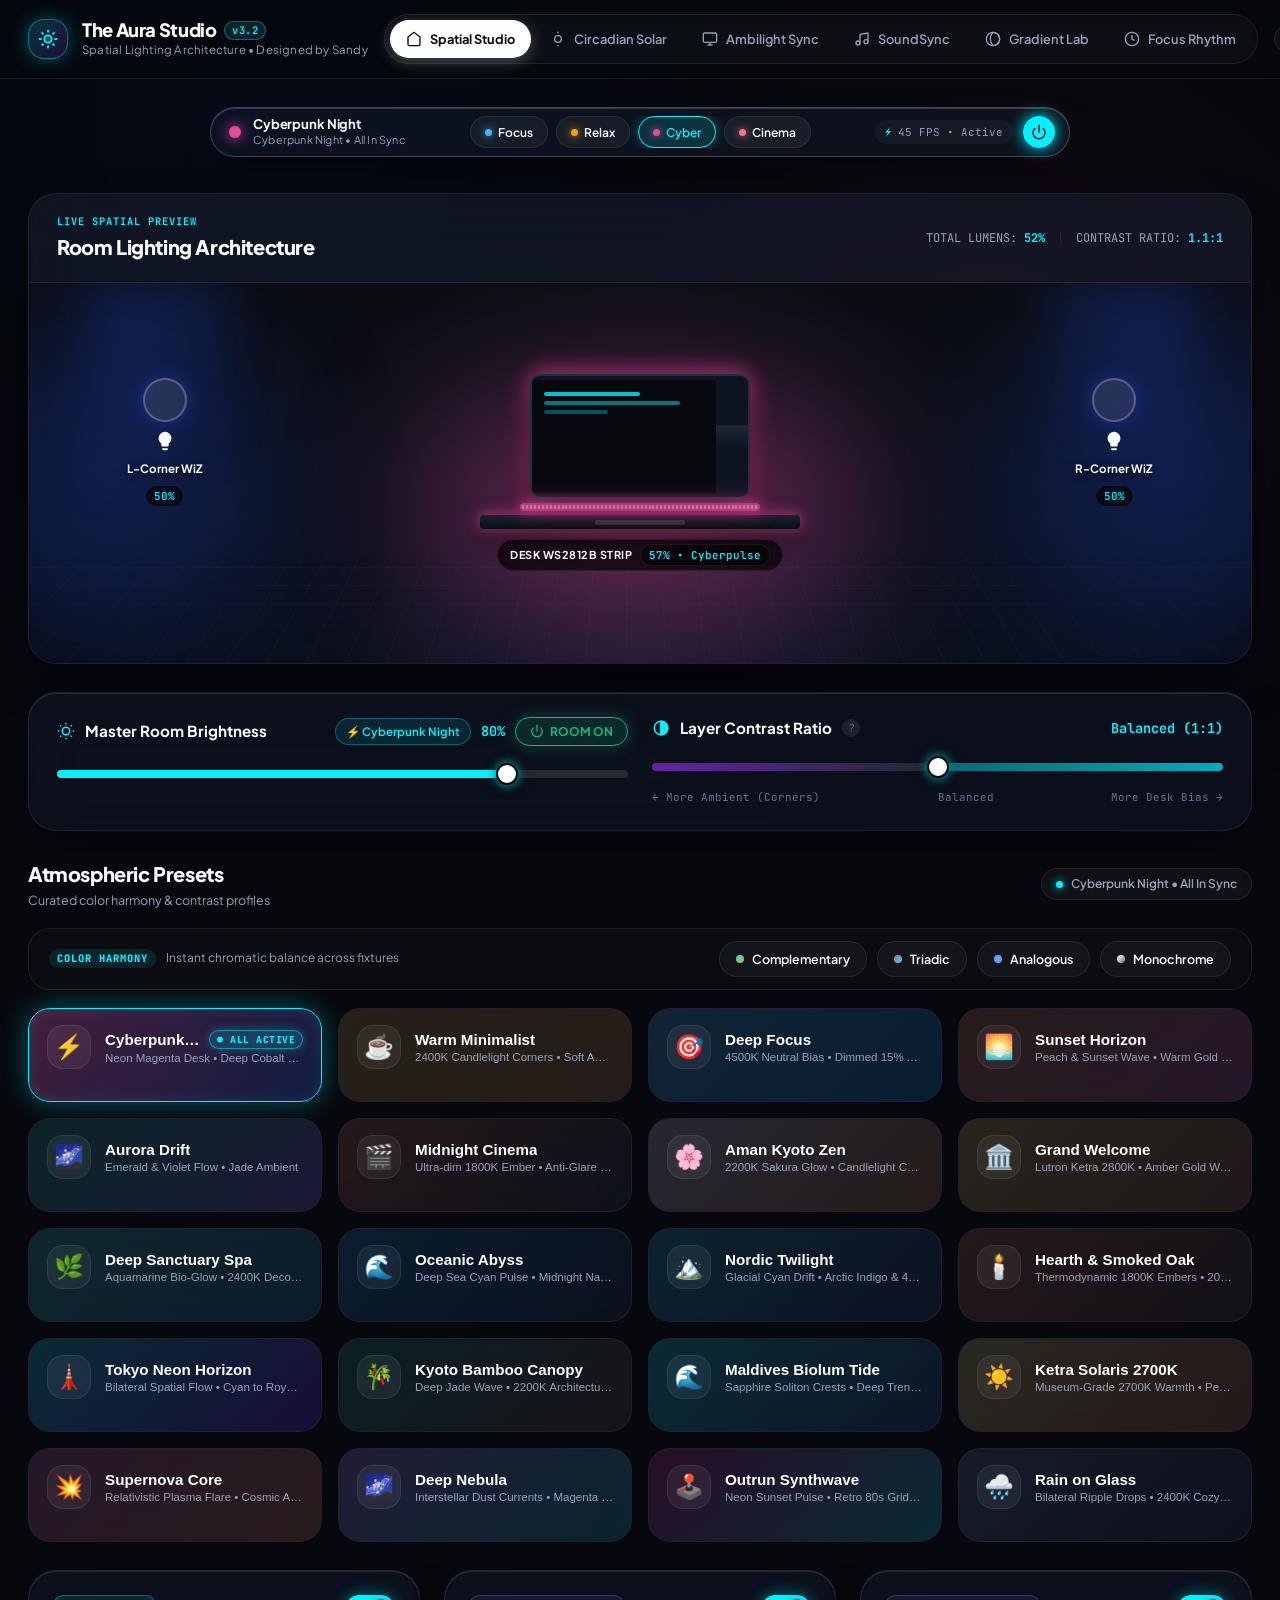
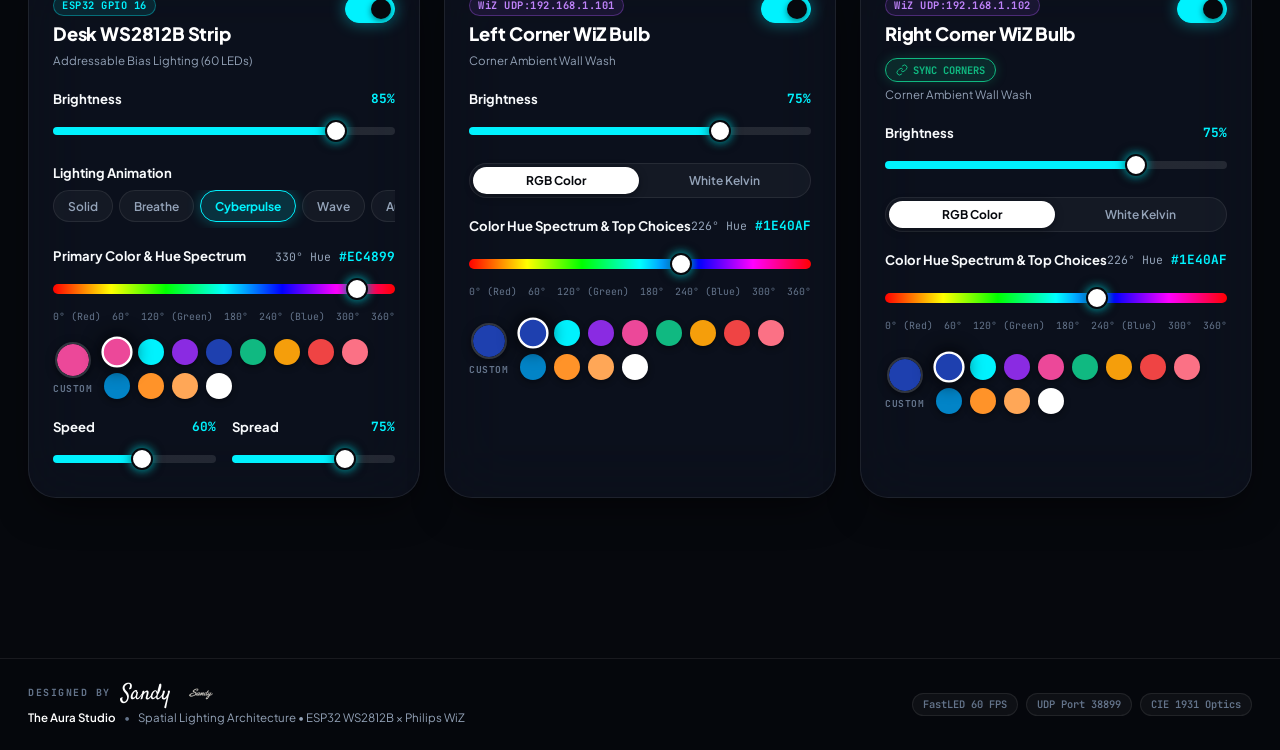
==== commit 61386eba: "feat(hardware): Instant responsive slider scrubbing & 1:1 WS2812B visual sync - Added 35ms throttled" ====
--- a/dashboard/index.html
+++ b/dashboard/index.html
@@ -263,7 +263,68 @@
               <div class="monitor-stand"></div>
             </div>
             <!-- Addressable Strip Representation -->
-            <div id="virtual-led-strip" class="virtual-led-strip" title="WS2812B Strip: LED 1 [0] (Left Lamp) ➔ LED 60 [59] (Right Lamp)"></div>
+            <div id="virtual-led-strip" class="virtual-led-strip" title="WS2812B Strip: LED 1 [0] (Left Lamp) ➔ LED 60 [59] (Right Lamp)">
+              <span class="vled-bead" data-index="0"></span>
+              <span class="vled-bead" data-index="1"></span>
+              <span class="vled-bead" data-index="2"></span>
+              <span class="vled-bead" data-index="3"></span>
+              <span class="vled-bead" data-index="4"></span>
+              <span class="vled-bead" data-index="5"></span>
+              <span class="vled-bead" data-index="6"></span>
+              <span class="vled-bead" data-index="7"></span>
+              <span class="vled-bead" data-index="8"></span>
+              <span class="vled-bead" data-index="9"></span>
+              <span class="vled-bead" data-index="10"></span>
+              <span class="vled-bead" data-index="11"></span>
+              <span class="vled-bead" data-index="12"></span>
+              <span class="vled-bead" data-index="13"></span>
+              <span class="vled-bead" data-index="14"></span>
+              <span class="vled-bead" data-index="15"></span>
+              <span class="vled-bead" data-index="16"></span>
+              <span class="vled-bead" data-index="17"></span>
+              <span class="vled-bead" data-index="18"></span>
+              <span class="vled-bead" data-index="19"></span>
+              <span class="vled-bead" data-index="20"></span>
+              <span class="vled-bead" data-index="21"></span>
+              <span class="vled-bead" data-index="22"></span>
+              <span class="vled-bead" data-index="23"></span>
+              <span class="vled-bead" data-index="24"></span>
+              <span class="vled-bead" data-index="25"></span>
+              <span class="vled-bead" data-index="26"></span>
+              <span class="vled-bead" data-index="27"></span>
+              <span class="vled-bead" data-index="28"></span>
+              <span class="vled-bead" data-index="29"></span>
+              <span class="vled-bead" data-index="30"></span>
+              <span class="vled-bead" data-index="31"></span>
+              <span class="vled-bead" data-index="32"></span>
+              <span class="vled-bead" data-index="33"></span>
+              <span class="vled-bead" data-index="34"></span>
+              <span class="vled-bead" data-index="35"></span>
+              <span class="vled-bead" data-index="36"></span>
+              <span class="vled-bead" data-index="37"></span>
+              <span class="vled-bead" data-index="38"></span>
+              <span class="vled-bead" data-index="39"></span>
+              <span class="vled-bead" data-index="40"></span>
+              <span class="vled-bead" data-index="41"></span>
+              <span class="vled-bead" data-index="42"></span>
+              <span class="vled-bead" data-index="43"></span>
+              <span class="vled-bead" data-index="44"></span>
+              <span class="vled-bead" data-index="45"></span>
+              <span class="vled-bead" data-index="46"></span>
+              <span class="vled-bead" data-index="47"></span>
+              <span class="vled-bead" data-index="48"></span>
+              <span class="vled-bead" data-index="49"></span>
+              <span class="vled-bead" data-index="50"></span>
+              <span class="vled-bead" data-index="51"></span>
+              <span class="vled-bead" data-index="52"></span>
+              <span class="vled-bead" data-index="53"></span>
+              <span class="vled-bead" data-index="54"></span>
+              <span class="vled-bead" data-index="55"></span>
+              <span class="vled-bead" data-index="56"></span>
+              <span class="vled-bead" data-index="57"></span>
+              <span class="vled-bead" data-index="58"></span>
+              <span class="vled-bead" data-index="59"></span>
+            </div>
             <div class="desk-surface">
               <div class="keyboard-mock"></div>
             </div>
--- a/dashboard/style.css
+++ b/dashboard/style.css
@@ -1,6 +1,8 @@
 /* ==========================================================================
-   THE AURA STUDIO // LUXURY SMART LIGHTING ARCHITECTURE
-   Aesthetics: Deep Obsidian Glassmorphism, Neon Accents & Marshall Cursive Signature
+   THE AURA STUDIO // LUXURY SPATIAL LIGHTING ARCHITECTURE
+   Aesthetic System: Apple visionOS 2.0 & macOS Sequoia Frosted Obsidian
+   Strict Responsiveness & Liquid Glassmorphism
+   Designed by Sandy • Version 03.02.000
    ========================================================================== */
 
 /* Local Fallback Font-Face for Offline ESP32 Operation */
@@ -14,30 +16,35 @@
 
 /* Design Tokens & CSS Variables */
 :root {
-  /* Color Palette */
-  --bg-base: #07090e;
-  --bg-surface: #0e131f;
-  --bg-surface-elevated: #141c2e;
-  --bg-glass: rgba(16, 23, 38, 0.72);
-  --bg-glass-card: rgba(20, 28, 48, 0.6);
+  /* Color Palette - Deep Obsidian & Liquid Glass */
+  --bg-base: #06080d;
+  --bg-surface: #0b1019;
+  --bg-surface-elevated: #111827;
+  --bg-glass: rgba(14, 20, 32, 0.72);
+  --bg-glass-card: rgba(18, 25, 42, 0.62);
+  --bg-glass-input: rgba(255, 255, 255, 0.05);
   --border-glass: rgba(255, 255, 255, 0.08);
   --border-glass-active: rgba(255, 255, 255, 0.22);
-
-  /* Text */
+  --border-specular: rgba(255, 255, 255, 0.16);
+
+  /* Text Typography Hierarchy */
   --text-primary: #f8fafc;
   --text-secondary: #94a3b8;
   --text-muted: #64748b;
   --text-dim: #475569;
 
-  /* Accent Radiance */
+  /* Accent Radiance & Chromatic Palette */
   --accent-cyan: #00f2fe;
   --accent-purple: #8a2be2;
   --accent-magenta: #ec4899;
   --accent-amber: #f59e0b;
   --accent-emerald: #10b981;
-  --accent-blue: #3b82f6;
-
-  /* Live Lighting State Variables (Updated by app.js in real time) */
+  --accent-green: #10b981;
+  --accent-blue: #38bdf8;
+  --accent-ruby: #ef4444;
+  --accent-coral: #ef4444;
+
+  /* Live Lighting State Variables (Injected dynamically by app.js in real-time) */
   --color-desk: #ec4899;
   --color-wiz-left: #1e40af;
   --color-wiz-right: #1e40af;
@@ -45,36 +52,54 @@
   --bright-wiz-left: 0.75;
   --bright-wiz-right: 0.75;
 
-  /* Typography */
-  --font-main: 'Plus Jakarta Sans', -apple-system, BlinkMacSystemFont, sans-serif;
-  --font-mono: 'JetBrains Mono', monospace;
+  /* Typography Families */
+  --font-main: 'Plus Jakarta Sans', -apple-system, BlinkMacSystemFont, 'Segoe UI', Roboto, sans-serif;
+  --font-mono: 'JetBrains Mono', ui-monospace, SFMono-Regular, Menlo, Monaco, Consolas, monospace;
   --font-signature: 'Satisfy', cursive;
 
-  /* Dimensions & Radius */
-  --radius-sm: 8px;
-  --radius-md: 14px;
-  --radius-lg: 20px;
+  /* Architectural Curvatures & Squircles */
+  --radius-xs: 6px;
+  --radius-sm: 10px;
+  --radius-md: 16px;
+  --radius-lg: 22px;
   --radius-xl: 28px;
   --radius-pill: 9999px;
 
-  /* Transitions */
+  /* Dynamic Springs & Motion Physics */
   --ease-spring: cubic-bezier(0.16, 1, 0.3, 1);
-  --transition-fast: 0.15s ease;
-  --transition-normal: 0.3s cubic-bezier(0.16, 1, 0.3, 1);
+  --ease-soft: cubic-bezier(0.4, 0, 0.2, 1);
+  --transition-fast: 0.15s var(--ease-soft);
+  --transition-normal: 0.28s var(--ease-spring);
+  --transition-slow: 0.6s var(--ease-spring);
   --lighting-fade-speed: 0.8s;
 
-  /* Slider Styling Tokens (per Modern Web Guidance) */
-  --slider-track-size: 6px;
-  --slider-thumb-size: 20px;
+  /* Touch Targets per Modern Web Guidance */
+  --target-size: 24px;
+
+  /* Slider Styling Tokens */
+  --slider-track-size: 8px;
+  --slider-thumb-size: 22px;
   --slider-track-radius: 9999px;
   --slider-thumb-radius: 9999px;
-  --slider-track-color: rgba(255, 255, 255, 0.1);
+  --slider-track-color: rgba(255, 255, 255, 0.09);
   --slider-fill-color: var(--accent-cyan);
   --slider-thumb-color: #ffffff;
   --slider-direction: to right;
-}
-
-/* Reset & Global */
+
+  /* iOS Safe Area Fallbacks */
+  --safe-top: env(safe-area-inset-top, 0px);
+  --safe-bottom: env(safe-area-inset-bottom, 0px);
+  --safe-left: env(safe-area-inset-left, 0px);
+  --safe-right: env(safe-area-inset-right, 0px);
+}
+
+@media (pointer: coarse) {
+  :root {
+    --target-size: 44px;
+  }
+}
+
+/* Reset & Global Box Model */
 *,
 *::before,
 *::after {
@@ -87,7 +112,11 @@
   font-size: 16px;
   -webkit-text-size-adjust: 100%;
   text-size-adjust: 100%;
+  scroll-behavior: smooth;
   overscroll-behavior-y: none;
+  background-color: var(--bg-base);
+  scroll-padding-top: calc(4.2rem + env(safe-area-inset-top, 0px));
+  scroll-padding-bottom: calc(5.5rem + env(safe-area-inset-bottom, 0px));
 }
 
 body {
@@ -106,47 +135,88 @@
   overscroll-behavior-y: none;
   -webkit-user-select: none;
   user-select: none;
+  overflow-wrap: break-word;
+}
+
+body.theme-obsidian {
+  background-color: var(--bg-base);
+}
+
+/* Modern Web Guidance: Images and Videos Never Overflow Column */
+img, video {
+  max-inline-size: 100%;
+  block-size: auto;
+}
+
+/* Long URLs and code wrap anywhere */
+:where(a, code) {
+  overflow-wrap: anywhere;
+}
+
+/* Typographic Balance */
+h1, h2, h3 {
+  text-wrap: balance;
+}
+p, li {
+  text-wrap: pretty;
+}
+
+/* Allow text selection only where needed */
+code, pre, input, select, textarea, .mono, .selectable {
+  -webkit-user-select: text;
+  user-select: text;
 }
 
 /* Accessible High-Contrast Focus Visible Ring (WCAG 2.4.7 Level AA) */
 :focus-visible {
   outline: 2px solid var(--accent-cyan);
   outline-offset: 3px;
-  box-shadow: 0 0 16px rgba(0, 242, 254, 0.45);
-}
-
-/* Visually Hidden Utility (Accessible to Screen Readers per Modern Web Guidance) */
+  box-shadow: 0 0 18px rgba(0, 242, 254, 0.45);
+}
+
+/* Modern Dialog Scroll Lock & Containment */
+dialog:modal {
+  overscroll-behavior: contain;
+}
+dialog::backdrop {
+  overflow: hidden;
+  overscroll-behavior: contain;
+}
+
+/* Visually Hidden Utility for Screen Readers */
 .visually-hidden:where(:not(:focus-within, :active)) {
   position: absolute !important;
-  clip-path: inset(50%) !important;
-  overflow: hidden !important;
   width: 1px !important;
   height: 1px !important;
+  padding: 0 !important;
   margin: -1px !important;
-  padding: 0 !important;
+  overflow: hidden !important;
+  clip: rect(0, 0, 0, 0) !important;
+  white-space: nowrap !important;
   border: 0 !important;
-  white-space: nowrap !important;
-}
-
-.skip-link:focus-visible {
+}
+
+/* Skip to Content Accessible Link */
+.skip-link {
   position: fixed;
-  top: 16px;
-  left: 16px;
-  z-index: 99999;
-  background: var(--bg-surface-elevated);
-  color: var(--accent-cyan);
-  padding: 12px 20px;
-  border-radius: var(--radius-md);
-  border: 2px solid var(--accent-cyan);
-  font-weight: 700;
-  font-size: 14px;
-  box-shadow: 0 10px 30px rgba(0, 0, 0, 0.8), 0 0 20px rgba(0, 242, 254, 0.4);
-}
-
-/* Allow text selection only where needed */
-input, textarea, select, code, pre, .mono-stat, .fixture-value, .control-val-badge {
-  -webkit-user-select: text;
-  user-select: text;
+  top: max(16px, env(safe-area-inset-top));
+  left: 20px;
+  z-index: 10000;
+  padding: 10px 18px;
+  background: var(--accent-cyan);
+  color: #06080d;
+  font-weight: 700;
+  font-size: 0.85rem;
+  border-radius: var(--radius-pill);
+  box-shadow: 0 8px 24px rgba(0, 242, 254, 0.5);
+  text-decoration: none;
+  transition: transform 0.2s var(--ease-spring);
+}
+.skip-link:not(:focus) {
+  transform: translateY(-200%);
+}
+.skip-link:focus {
+  transform: translateY(0);
 }
 
 /* Dynamic Ambient Glow Field Behind Whole App */
@@ -155,27 +225,56 @@
   inset: 0;
   pointer-events: none;
   z-index: 0;
-  opacity: 0.45;
-  background:
-    radial-gradient(circle at 20% 15%, var(--color-wiz-left) 0%, transparent 45%),
-    radial-gradient(circle at 80% 15%, var(--color-wiz-right) 0%, transparent 45%),
-    radial-gradient(circle at 50% 40%, var(--color-desk) 0%, transparent 50%);
-  filter: blur(80px);
-  transition: background var(--lighting-fade-speed) ease;
-}
-
-/* Glassmorphism Panel Utility */
+  overflow: hidden;
+  opacity: 0.65;
+  transition: opacity 1.2s ease;
+}
+.ambient-backdrop::before,
+.ambient-backdrop::after {
+  content: '';
+  position: absolute;
+  border-radius: 50%;
+  filter: blur(140px);
+  transition: all 1.2s var(--ease-spring);
+}
+.ambient-backdrop::before {
+  width: 65vw;
+  height: 55vh;
+  top: -15%;
+  left: -10%;
+  background: radial-gradient(circle, var(--color-wiz-left) 0%, transparent 70%);
+  opacity: calc(var(--bright-wiz-left) * 0.45);
+}
+.ambient-backdrop::after {
+  width: 65vw;
+  height: 55vh;
+  top: 15%;
+  right: -10%;
+  background: radial-gradient(circle, var(--color-desk) 0%, transparent 70%);
+  opacity: calc(var(--bright-desk) * 0.45);
+}
+
+/* Glassmorphism Panel Utilities (Apple visionOS Specular Depth) */
 .glass-panel {
-  background: var(--bg-glass-card);
-  backdrop-filter: blur(24px);
-  -webkit-backdrop-filter: blur(24px);
-  border: 1px solid var(--border-glass);
-  border-radius: var(--radius-lg);
-  box-shadow: 0 16px 36px -8px rgba(0, 0, 0, 0.45),
-    inset 0 1px 1px rgba(255, 255, 255, 0.08);
-}
-
-/* Header & Top Bar with iPhone 16 Dynamic Island Inset & MacBook Boundary Control */
+  background: var(--bg-glass);
+  backdrop-filter: blur(32px) saturate(190%);
+  -webkit-backdrop-filter: blur(32px) saturate(190%);
+  border: 1px solid var(--border-glass);
+  box-shadow: 
+    0 16px 40px -12px rgba(0, 0, 0, 0.65),
+    inset 0 1px 0 0 rgba(255, 255, 255, 0.12);
+  border-radius: var(--radius-xl);
+  position: relative;
+  transition: border-color var(--transition-fast), box-shadow var(--transition-fast);
+}
+
+.glass-panel:hover {
+  border-color: var(--border-specular);
+}
+
+/* ==========================================================================
+   APP HEADER & NAVIGATION BAR
+   ========================================================================== */
 .app-header {
   position: sticky;
   top: 0;
@@ -183,149 +282,151 @@
   display: flex;
   align-items: center;
   justify-content: space-between;
-  padding: calc(12px + env(safe-area-inset-top)) calc(20px + env(safe-area-inset-right)) 12px calc(20px + env(safe-area-inset-left));
-  background: rgba(7, 9, 14, 0.92);
-  backdrop-filter: blur(24px);
-  -webkit-backdrop-filter: blur(24px);
+  padding: max(14px, var(--safe-top)) 28px 14px 28px;
+  background: rgba(6, 8, 13, 0.82);
+  backdrop-filter: blur(28px) saturate(180%);
+  -webkit-backdrop-filter: blur(28px) saturate(180%);
   border-bottom: 1px solid var(--border-glass);
-  gap: 12px;
-  width: 100%;
-  max-width: 100vw;
-  box-sizing: border-box;
-  overflow-x: clip;
+  gap: 16px;
 }
 
 .brand {
   display: flex;
   align-items: center;
-  gap: 12px;
+  gap: 14px;
   flex-shrink: 0;
-  min-width: 0;
 }
 
 .logo-mark {
   width: 40px;
   height: 40px;
   border-radius: var(--radius-md);
-  background: linear-gradient(135deg, rgba(0, 242, 254, 0.2), rgba(138, 43, 226, 0.3));
-  border: 1px solid rgba(255, 255, 255, 0.15);
+  background: linear-gradient(135deg, rgba(0, 242, 254, 0.2), rgba(138, 43, 226, 0.2));
+  border: 1px solid rgba(0, 242, 254, 0.4);
   display: flex;
   align-items: center;
   justify-content: center;
   color: var(--accent-cyan);
-  box-shadow: 0 0 20px rgba(0, 242, 254, 0.2);
-}
-
+  box-shadow: 0 0 20px rgba(0, 242, 254, 0.3);
+  transition: transform 0.3s var(--ease-spring), box-shadow 0.3s ease;
+}
+.brand:hover .logo-mark {
+  transform: scale(1.05) rotate(4deg);
+  box-shadow: 0 0 28px rgba(0, 242, 254, 0.55);
+}
 .logo-mark svg {
   width: 22px;
   height: 22px;
 }
 
+.brand-text {
+  display: flex;
+  flex-direction: column;
+}
+
 .brand-title {
   display: flex;
   align-items: center;
   gap: 8px;
-  white-space: nowrap;
+  font-size: 1.15rem;
+  font-weight: 800;
+  letter-spacing: -0.02em;
+  color: #ffffff;
+  line-height: 1.2;
 }
 
 .brand-title-text {
-  font-family: var(--font-signature);
-  font-size: 1.55rem;
-  font-weight: 400;
-  letter-spacing: 0.02em;
   color: #ffffff;
-  text-shadow: 0 0 16px rgba(0, 242, 254, 0.35), 0 2px 8px rgba(0, 0, 0, 0.6);
-  white-space: nowrap;
-  line-height: 1;
-  display: inline-block;
-  transform: translateY(-1px);
 }
 
 .badge-version {
   font-size: 0.65rem;
   font-weight: 700;
-  padding: 3px 8px;
-  border-radius: var(--radius-pill);
-  background: rgba(255, 255, 255, 0.08);
+  font-family: var(--font-mono);
+  padding: 2px 7px;
+  border-radius: var(--radius-pill);
+  background: rgba(0, 242, 254, 0.12);
+  border: 1px solid rgba(0, 242, 254, 0.35);
   color: var(--accent-cyan);
-  border: 1px solid rgba(0, 242, 254, 0.2);
-  letter-spacing: 0.05em;
+  letter-spacing: 0.5px;
 }
 
 .brand-subtitle {
-  font-size: 0.74rem;
-  color: var(--text-muted);
-}
-
-/* Center Suite Navigation Tabs */
+  font-size: 0.72rem;
+  color: var(--text-secondary);
+  font-weight: 400;
+  letter-spacing: 0.2px;
+}
+
+/* Center Desktop Navigation Tabs for Feature Suites */
 .suite-nav {
   display: flex;
   align-items: center;
-  background: rgba(255, 255, 255, 0.04);
-  padding: 4px;
-  border-radius: var(--radius-pill);
-  border: 1px solid var(--border-glass);
+  background: rgba(255, 255, 255, 0.03);
+  border: 1px solid var(--border-glass);
+  padding: 5px;
+  border-radius: var(--radius-pill);
   gap: 3px;
-  flex-shrink: 1;
-  min-width: 0;
-  overflow-x: auto;
-  scrollbar-width: none;
-  -ms-overflow-style: none;
-}
-
-.suite-nav::-webkit-scrollbar {
-  display: none;
+  box-shadow: inset 0 1px 3px rgba(0, 0, 0, 0.4);
 }
 
 .suite-tab {
-  display: flex;
-  align-items: center;
-  gap: 7px;
-  padding: 7px 13px;
-  border-radius: var(--radius-pill);
+  display: inline-flex;
+  align-items: center;
+  gap: 8px;
+  padding: 8px 16px;
   background: transparent;
   border: none;
-  color: var(--text-muted);
-  font-size: 0.78rem;
-  font-weight: 700;
+  border-radius: var(--radius-pill);
+  color: var(--text-secondary);
+  font-family: var(--font-main);
+  font-size: 0.8rem;
+  font-weight: 600;
   cursor: pointer;
-  transition: all 0.2s var(--ease-spring);
+  transition: all 0.22s var(--ease-spring);
+  min-height: 38px;
   white-space: nowrap;
-  flex-shrink: 0;
 }
 
 .suite-tab svg {
-  width: 15px;
-  height: 15px;
-}
-
+  width: 16px;
+  height: 16px;
+  transition: transform 0.2s var(--ease-spring);
+}
+
+.suite-tab:hover {
+  color: #ffffff;
+  background: rgba(255, 255, 255, 0.06);
+}
+
+.suite-tab:hover svg {
+  transform: scale(1.12);
+}
+
+.suite-tab.active {
+  background: #ffffff;
+  color: #06080d;
+  box-shadow: 0 4px 16px rgba(255, 255, 255, 0.25);
+  font-weight: 700;
+}
+
+.suite-tab.active svg {
+  stroke: #06080d;
+}
+
+.tab-label-full {
+  display: inline;
+}
 .tab-label-short {
   display: none;
 }
 
-.tab-label-full {
-  display: inline;
-}
-
-.suite-tab:hover {
-  color: var(--text-primary);
-  background: rgba(255, 255, 255, 0.06);
-}
-
-.suite-tab.active {
-  background: linear-gradient(135deg, rgba(0, 242, 254, 0.18), rgba(138, 43, 226, 0.24));
-  color: #ffffff;
-  border: 1px solid rgba(0, 242, 254, 0.35);
-  box-shadow: 0 2px 10px rgba(0, 242, 254, 0.2);
-}
-
 /* Header Right Panel */
 .header-status-panel {
   display: flex;
   align-items: center;
-  gap: 10px;
+  gap: 12px;
   flex-shrink: 0;
-  margin-left: auto;
 }
 
 .transition-pill-wrap {
@@ -336,69 +437,80 @@
   border: 1px solid var(--border-glass);
   padding: 4px 10px;
   border-radius: var(--radius-pill);
+  font-size: 0.72rem;
+  font-family: var(--font-mono);
+  color: var(--text-secondary);
 }
 
 .pill-label {
-  font-size: 0.65rem;
-  font-weight: 800;
-  font-family: var(--font-mono);
-  color: var(--text-dim);
+  font-weight: 700;
+  color: var(--text-muted);
 }
 
 .pill-select {
   background: transparent;
   border: none;
-  color: var(--accent-cyan);
-  font-size: 0.75rem;
-  font-weight: 700;
+  color: var(--text-primary);
+  font-family: var(--font-mono);
+  font-size: 0.72rem;
+  font-weight: 600;
   cursor: pointer;
   outline: none;
 }
-
 .pill-select option {
   background: #0e131f;
-  color: #ffffff;
-}
-
-/* Status Chips */
+  color: #f8fafc;
+}
+
 .status-chip {
-  display: flex;
-  align-items: center;
-  gap: 8px;
+  display: inline-flex;
+  align-items: center;
+  gap: 7px;
   padding: 6px 14px;
   border-radius: var(--radius-pill);
-  background: rgba(255, 255, 255, 0.04);
-  border: 1px solid var(--border-glass);
-  font-size: 0.75rem;
-  font-weight: 600;
-  color: var(--text-secondary);
-  font-family: var(--font-mono);
+  background: rgba(16, 185, 129, 0.1);
+  border: 1px solid rgba(16, 185, 129, 0.35);
+  color: var(--accent-emerald);
+  font-size: 0.72rem;
+  font-weight: 700;
+  font-family: var(--font-mono);
+  letter-spacing: 0.5px;
+}
+.status-chip.connected {
+  background: rgba(16, 185, 129, 0.1);
+  border-color: rgba(16, 185, 129, 0.35);
+  color: var(--accent-emerald);
 }
 
 .status-dot {
-  width: 8px;
-  height: 8px;
+  width: 7px;
+  height: 7px;
   border-radius: 50%;
-  background: var(--text-muted);
-  box-shadow: 0 0 0 2px rgba(255, 255, 255, 0.05);
-}
-
-.status-chip.connected .status-dot {
   background: var(--accent-emerald);
   box-shadow: 0 0 10px var(--accent-emerald);
-}
-
-.status-chip.simulated .status-dot {
-  background: var(--accent-amber);
-  box-shadow: 0 0 10px var(--accent-amber);
-}
-
-.status-chip.simulated {
-  color: var(--accent-amber);
-  border-color: rgba(245, 158, 11, 0.3);
-}
-
-/* Action Icon Buttons */
+  animation: pulse-dot 2s infinite ease-in-out;
+}
+
+.status-label {
+  font-family: var(--font-mono);
+  letter-spacing: 0.5px;
+}
+
+.status-chip.disconnected {
+  background: rgba(239, 68, 68, 0.1);
+  border-color: rgba(239, 68, 68, 0.35);
+  color: var(--accent-ruby);
+}
+.status-chip.disconnected .status-dot {
+  background: var(--accent-ruby);
+  box-shadow: 0 0 10px var(--accent-ruby);
+}
+
+@keyframes pulse-dot {
+  0%, 100% { transform: scale(1); opacity: 1; }
+  50% { transform: scale(1.3); opacity: 0.6; }
+}
+
 .icon-btn {
   width: 40px;
   height: 40px;
@@ -410,385 +522,300 @@
   align-items: center;
   justify-content: center;
   cursor: pointer;
-  transition: var(--transition-fast);
-}
-
+  transition: all 0.22s var(--ease-spring);
+}
 .icon-btn:hover {
-  background: rgba(255, 255, 255, 0.1);
-  color: var(--text-primary);
-  border-color: var(--border-glass-active);
-  transform: translateY(-1px);
-}
-
-.icon-btn svg {
-  width: 20px;
-  height: 20px;
-}
-
-/* Master Power Button */
+  background: rgba(255, 255, 255, 0.08);
+  border-color: var(--border-specular);
+  color: #ffffff;
+  transform: rotate(30deg);
+}
+
 .master-power-btn {
-  display: flex;
+  display: inline-flex;
   align-items: center;
   gap: 8px;
   padding: 8px 18px;
   border-radius: var(--radius-pill);
-  font-size: 0.85rem;
-  font-weight: 700;
+  background: rgba(255, 255, 255, 0.06);
+  border: 1px solid var(--border-glass);
+  color: var(--text-secondary);
+  font-family: var(--font-main);
+  font-size: 0.78rem;
+  font-weight: 700;
+  letter-spacing: 1px;
   cursor: pointer;
-  border: 1px solid var(--border-glass);
-  background: rgba(255, 255, 255, 0.05);
-  color: var(--text-muted);
   transition: all 0.25s var(--ease-spring);
+  min-height: 40px;
+}
+.master-power-btn.active {
+  background: linear-gradient(135deg, rgba(0, 242, 254, 0.2), rgba(0, 242, 254, 0.08));
+  border-color: var(--accent-cyan);
+  color: var(--accent-cyan);
+  box-shadow: 0 0 20px rgba(0, 242, 254, 0.35);
+}
+.master-power-btn:hover {
+  transform: scale(1.03);
+}
+
+/* ==========================================================================
+   MAIN LAYOUT & DYNAMIC ISLAND
+   ========================================================================== */
+.app-layout {
+  max-width: 1400px;
+  margin: 0 auto;
+  padding: 24px 28px 120px 28px;
+  display: flex;
+  flex-direction: column;
+  gap: 28px;
+  position: relative;
+  z-index: 1;
+}
+
+/* Aura Dynamic Island (Apple visionOS & macOS Sequoia Frosted Status Capsule) */
+.dynamic-island-container {
+  display: flex;
+  justify-content: center;
+  width: 100%;
+  margin-top: 4px;
+  margin-bottom: 8px;
+}
+
+.island-capsule {
+  display: flex;
+  align-items: center;
+  justify-content: space-between;
+  width: 100%;
+  max-width: 860px;
+  background: rgba(14, 20, 32, 0.82);
+  backdrop-filter: blur(36px) saturate(200%);
+  -webkit-backdrop-filter: blur(36px) saturate(200%);
+  border: 1px solid var(--border-glass-active);
+  box-shadow: 
+    0 16px 36px -10px rgba(0, 0, 0, 0.7),
+    inset 0 1px 0 rgba(255, 255, 255, 0.18);
+  border-radius: var(--radius-pill);
+  padding: 8px 14px 8px 18px;
+  gap: 16px;
+  transition: all 0.35s var(--ease-spring);
+}
+
+.island-capsule:hover {
+  border-color: var(--accent-cyan);
+  box-shadow: 
+    0 20px 48px -10px rgba(0, 242, 254, 0.25),
+    inset 0 1px 0 rgba(255, 255, 255, 0.28);
+}
+
+.island-leading {
+  display: flex;
+  align-items: center;
+  gap: 12px;
   flex-shrink: 0;
-  white-space: nowrap;
-  box-sizing: border-box;
-}
-
-.master-power-btn svg {
-  width: 16px;
-  height: 16px;
-  flex-shrink: 0;
-}
-
-.master-power-btn.active {
-  background: linear-gradient(135deg, rgba(0, 242, 254, 0.2), rgba(138, 43, 226, 0.3));
-  border-color: var(--accent-cyan);
+}
+
+.island-glow-dot {
+  width: 12px;
+  height: 12px;
+  border-radius: 50%;
+  background: var(--color-desk);
+  box-shadow: 0 0 14px var(--color-desk), 0 0 24px var(--color-wiz-left);
+  animation: aura-pulse 3s infinite ease-in-out;
+}
+
+@keyframes aura-pulse {
+  0%, 100% { transform: scale(1); opacity: 1; }
+  50% { transform: scale(1.25); opacity: 0.75; }
+}
+
+.island-info {
+  display: flex;
+  flex-direction: column;
+}
+
+.island-title {
+  font-size: 0.82rem;
+  font-weight: 700;
   color: #ffffff;
-  box-shadow: 0 0 24px rgba(0, 242, 254, 0.35);
-}
-
-/* Main Layout Grid & Tab Views */
-.app-layout {
-  position: relative;
-  z-index: 10;
-  max-width: 1280px;
-  margin: 0 auto;
-  padding: 24px;
-}
-
-.tab-view {
-  display: none;
-  flex-direction: column;
-  gap: 28px;
-  animation: fadeIn 0.3s ease;
-}
-
-.tab-view.active {
-  display: flex;
-}
-
-@keyframes fadeIn {
-  from { opacity: 0; transform: translateY(6px); }
-  to { opacity: 1; transform: translateY(0); }
-}
-
-/* Aura Dynamic Island (visionOS & macOS Sequoia Frosted Status Capsule) */
-.dynamic-island-container {
-  display: flex;
-  justify-content: center;
-  align-items: center;
-  margin-bottom: 24px;
-  position: relative;
-  z-index: 50;
-}
-
-.island-capsule {
-  display: flex;
-  align-items: center;
-  justify-content: space-between;
-  gap: 16px;
-  background: rgba(15, 23, 42, 0.68);
-  backdrop-filter: blur(28px) saturate(180%);
-  -webkit-backdrop-filter: blur(28px) saturate(180%);
-  border: 1px solid rgba(255, 255, 255, 0.12);
-  border-radius: 9999px;
-  padding: 8px 18px;
-  box-shadow: 0 8px 32px rgba(0, 0, 0, 0.45), inset 0 1px 0 rgba(255, 255, 255, 0.12);
-  transition: all 0.35s cubic-bezier(0.16, 1, 0.3, 1);
-  max-width: 600px;
-  width: 100%;
-}
-
-.island-capsule:hover {
-  background: rgba(20, 30, 55, 0.78);
-  border-color: rgba(0, 242, 254, 0.35);
-  box-shadow: 0 12px 40px rgba(0, 242, 254, 0.15), inset 0 1px 0 rgba(255, 255, 255, 0.18);
-}
-
-.island-leading {
-  display: flex;
-  align-items: center;
-  gap: 12px;
-}
-
-.island-glow-dot {
-  width: 10px;
-  height: 10px;
-  border-radius: 50%;
-  background: var(--color-desk, var(--accent-cyan));
-  box-shadow: 0 0 14px var(--color-desk, var(--accent-cyan));
-  animation: pulseGlow 2.4s infinite ease-in-out;
-  flex-shrink: 0;
-  transition: background 0.4s ease, box-shadow 0.4s ease;
-}
-
-.island-info {
-  display: flex;
-  flex-direction: column;
-}
-
-.island-title {
-  font-size: 13px;
-  font-weight: 700;
-  letter-spacing: 0.02em;
-  color: #ffffff;
+  letter-spacing: -0.01em;
   line-height: 1.2;
 }
 
 .island-sub {
-  font-size: 11px;
-  font-weight: 500;
-  color: var(--text-secondary);
-  letter-spacing: 0.01em;
+  font-size: 0.68rem;
+  color: var(--text-secondary);
+  letter-spacing: 0.2px;
 }
 
 /* Quick Mood Shortcuts Bar inside Island */
 .island-quick-moods {
   display: flex;
   align-items: center;
-  gap: 6px;
-  flex-wrap: nowrap;
+  gap: 8px;
+  overflow-x: auto;
+  scrollbar-width: none;
+  -webkit-overflow-scrolling: touch;
+}
+.island-quick-moods::-webkit-scrollbar {
+  display: none;
 }
 
 .quick-mood-pill {
   display: inline-flex;
   align-items: center;
   gap: 6px;
+  padding: 6px 14px;
   background: rgba(255, 255, 255, 0.05);
-  border: 1px solid rgba(255, 255, 255, 0.08);
-  border-radius: 9999px;
-  padding: 5px 12px;
-  color: var(--text-secondary);
-  font-size: 12px;
+  border: 1px solid var(--border-glass);
+  border-radius: var(--radius-pill);
+  color: var(--text-primary);
+  font-family: var(--font-main);
+  font-size: 0.75rem;
   font-weight: 600;
   cursor: pointer;
-  transition: all 0.25s cubic-bezier(0.16, 1, 0.3, 1);
+  transition: all 0.22s var(--ease-spring);
   min-height: 32px;
+  white-space: nowrap;
 }
 
 .quick-mood-pill:hover {
-  background: rgba(255, 255, 255, 0.12);
+  background: rgba(255, 255, 255, 0.1);
   border-color: rgba(255, 255, 255, 0.25);
-  color: #ffffff;
   transform: translateY(-1px);
 }
 
 .quick-mood-pill.active {
   background: rgba(0, 242, 254, 0.15);
   border-color: var(--accent-cyan);
-  color: #ffffff;
-  box-shadow: 0 0 12px rgba(0, 242, 254, 0.3);
+  color: var(--accent-cyan);
+  box-shadow: 0 0 14px rgba(0, 242, 254, 0.3);
 }
 
 .mood-dot {
   width: 7px;
   height: 7px;
   border-radius: 50%;
+}
+.dot-focus { background: #38bdf8; box-shadow: 0 0 8px #38bdf8; }
+.dot-warm { background: #f59e0b; box-shadow: 0 0 8px #f59e0b; }
+.dot-cyber { background: #ec4899; box-shadow: 0 0 8px #ec4899; }
+.dot-cinema { background: #fb7185; box-shadow: 0 0 8px #fb7185; }
+
+.island-actions {
+  display: flex;
+  align-items: center;
+  gap: 10px;
   flex-shrink: 0;
 }
 
-.dot-focus { background: #00f2fe; box-shadow: 0 0 6px #00f2fe; }
-.dot-warm { background: #f59e0b; box-shadow: 0 0 6px #f59e0b; }
-.dot-cyber { background: #ec4899; box-shadow: 0 0 6px #ec4899; }
-.dot-cinema { background: #f97316; box-shadow: 0 0 6px #f97316; }
-
-.island-actions {
-  display: flex;
-  align-items: center;
-  gap: 10px;
-}
-
 .island-pill-stat {
   display: flex;
   align-items: center;
   gap: 6px;
+  padding: 4px 10px;
+  border-radius: var(--radius-pill);
+  background: rgba(255, 255, 255, 0.03);
+  font-family: var(--font-mono);
+  font-size: 0.68rem;
+  color: var(--text-secondary);
+}
+
+.island-stat-icon {
+  color: var(--accent-cyan);
+}
+
+.island-stat-text {
+  font-family: var(--font-mono);
+  font-size: 0.68rem;
+  color: var(--text-secondary);
+}
+
+.island-quick-btn {
+  width: 32px;
+  height: 32px;
+  border-radius: 50%;
   background: rgba(255, 255, 255, 0.06);
-  border: 1px solid rgba(255, 255, 255, 0.08);
-  border-radius: 9999px;
-  padding: 4px 10px;
-  font-family: var(--font-mono);
-  font-size: 11px;
-  color: var(--text-secondary);
-}
-
-.island-stat-icon {
-  font-size: 11px;
-}
-
-.island-quick-btn {
-  background: rgba(255, 255, 255, 0.08);
-  border: 1px solid rgba(255, 255, 255, 0.12);
-  color: var(--text-secondary);
-  border-radius: 50%;
-  width: 28px;
-  height: 28px;
+  border: 1px solid var(--border-glass);
+  color: var(--text-secondary);
   display: flex;
   align-items: center;
   justify-content: center;
   cursor: pointer;
-  transition: all 0.2s ease;
-}
-
-.island-quick-btn:hover {
+  transition: all 0.2s var(--ease-spring);
+}
+.island-quick-btn.active {
   background: var(--accent-cyan);
+  color: #06080d;
+  box-shadow: 0 0 16px var(--accent-cyan);
   border-color: var(--accent-cyan);
-  color: #07090e;
-  transform: scale(1.08);
-}
-
+}
 .island-quick-btn svg {
-  width: 14px;
-  height: 14px;
-}
-
-/* Atmospheric Harmony Matrix (Apple / Ketra Color Orchestration Bar) */
-.harmony-matrix-bar {
-  display: flex;
-  flex-direction: column;
+  width: 16px;
+  height: 16px;
+}
+
+/* Tab Views Container */
+.tab-view {
+  display: none;
+  flex-direction: column;
+  gap: 28px;
+  animation: fadeIn 0.35s var(--ease-spring);
+}
+.tab-view.active {
+  display: flex;
+}
+
+@keyframes fadeIn {
+  from { opacity: 0; transform: translateY(8px); }
+  to { opacity: 1; transform: translateY(0); }
+}
+
+/* ==========================================================================
+   VIEW 1: SPATIAL STUDIO (Primary Architectural Room View)
+   ========================================================================== */
+.spatial-card {
+  display: flex;
+  flex-direction: column;
+  background: var(--bg-glass);
+  backdrop-filter: blur(32px) saturate(190%);
+  -webkit-backdrop-filter: blur(32px) saturate(190%);
+  border: 1px solid var(--border-glass);
+  border-radius: var(--radius-xl);
+  overflow: hidden;
+  box-shadow: 0 20px 48px -12px rgba(0, 0, 0, 0.7);
+}
+
+.spatial-header {
+  display: flex;
+  align-items: center;
+  justify-content: space-between;
+  padding: 20px 28px;
+  border-bottom: 1px solid var(--border-glass);
+  background: rgba(255, 255, 255, 0.02);
+  flex-wrap: wrap;
   gap: 12px;
-  background: rgba(15, 23, 42, 0.45);
-  border: 1px solid rgba(255, 255, 255, 0.08);
-  border-radius: 16px;
-  padding: 14px 18px;
-  margin-bottom: 20px;
-  backdrop-filter: blur(16px);
-  -webkit-backdrop-filter: blur(16px);
-}
-
-.harmony-header {
-  display: flex;
-  align-items: center;
-  gap: 10px;
-}
-
-.harmony-badge {
-  font-size: 10px;
-  font-weight: 700;
-  letter-spacing: 0.08em;
-  text-transform: uppercase;
-  color: var(--accent-cyan);
-  background: rgba(0, 242, 254, 0.12);
-  border: 1px solid rgba(0, 242, 254, 0.25);
-  padding: 2px 8px;
-  border-radius: 6px;
-}
-
-.harmony-subtext {
-  font-size: 12px;
-  color: var(--text-secondary);
-}
-
-.harmony-actions {
-  display: grid;
-  grid-template-columns: repeat(auto-fit, minmax(130px, 1fr));
-  gap: 10px;
-}
-
-.harmony-btn {
-  display: flex;
-  align-items: center;
-  justify-content: center;
-  gap: 8px;
-  background: rgba(255, 255, 255, 0.04);
-  border: 1px solid rgba(255, 255, 255, 0.1);
-  border-radius: 10px;
-  padding: 8px 14px;
-  color: var(--text-primary);
-  font-size: 12px;
-  font-weight: 600;
-  cursor: pointer;
-  transition: all 0.25s cubic-bezier(0.16, 1, 0.3, 1);
-}
-
-.harmony-btn:hover {
-  background: rgba(255, 255, 255, 0.08);
-  border-color: rgba(255, 255, 255, 0.25);
-  transform: translateY(-1px);
-}
-
-.harmony-btn:active {
-  transform: scale(0.97);
-}
-
-.harmony-btn-dot {
-  width: 8px;
-  height: 8px;
-  border-radius: 50%;
-  flex-shrink: 0;
-}
-
-.dot-comp {
-  background: linear-gradient(135deg, #00f2fe, #f59e0b);
-  box-shadow: 0 0 6px rgba(0, 242, 254, 0.6);
-}
-
-.dot-triad {
-  background: linear-gradient(135deg, #ec4899, #00f2fe, #10b981);
-  box-shadow: 0 0 6px rgba(236, 72, 153, 0.6);
-}
-
-.dot-analog {
-  background: linear-gradient(135deg, #38bdf8, #818cf8);
-  box-shadow: 0 0 6px rgba(56, 189, 248, 0.6);
-}
-
-.dot-mono {
-  background: linear-gradient(135deg, #ffffff, #64748b);
-  box-shadow: 0 0 6px rgba(255, 255, 255, 0.6);
-}
-
-/* Interactive Fixture Tap-to-Focus Pulse Animation */
-@keyframes fixtureFocusPulse {
-  0% { transform: scale(1); box-shadow: 0 0 0 rgba(0, 242, 254, 0); }
-  50% { transform: scale(1.02); box-shadow: 0 0 32px rgba(0, 242, 254, 0.45); border-color: var(--accent-cyan); }
-  100% { transform: scale(1); box-shadow: 0 0 0 rgba(0, 242, 254, 0); }
-}
-
-.focused-fixture {
-  animation: fixtureFocusPulse 1.2s cubic-bezier(0.16, 1, 0.3, 1) forwards;
-}
-
-/* SPATIAL ROOM VISUALIZER (2.5D Interactive Architecture) */
-.spatial-card {
-  background: var(--bg-surface);
-  border: 1px solid var(--border-glass);
-  border-radius: var(--radius-xl);
-  padding: 24px 28px;
-  box-shadow: 0 20px 40px rgba(0, 0, 0, 0.6);
-  position: relative;
-  overflow: hidden;
-}
-
-.spatial-header {
-  display: flex;
-  align-items: center;
-  justify-content: space-between;
-  margin-bottom: 20px;
+}
+
+.spatial-title-group {
+  display: flex;
+  flex-direction: column;
+  gap: 2px;
 }
 
 .spatial-badge {
+  font-family: var(--font-mono);
   font-size: 0.65rem;
-  font-weight: 800;
-  letter-spacing: 0.1em;
+  font-weight: 700;
+  letter-spacing: 1px;
   color: var(--accent-cyan);
   text-transform: uppercase;
 }
 
 .section-title {
   font-size: 1.25rem;
-  font-weight: 700;
-  letter-spacing: -0.01em;
-  color: var(--text-primary);
+  font-weight: 800;
+  letter-spacing: -0.02em;
+  color: #ffffff;
 }
 
 .spatial-telemetry {
@@ -797,349 +824,367 @@
   gap: 12px;
   font-family: var(--font-mono);
   font-size: 0.75rem;
-  color: var(--text-muted);
+  color: var(--text-secondary);
+}
+
+.mono-stat {
+  font-family: var(--font-mono);
+  font-size: 0.75rem;
+  color: var(--text-secondary);
+}
+
+.mono-stat strong {
+  color: var(--accent-cyan);
+  font-weight: 700;
 }
 
 .stat-divider {
-  color: rgba(255, 255, 255, 0.15);
-}
-
-.mono-stat strong {
-  color: var(--text-primary);
-}
-
-/* The 2.5D Room Viewport Container */
+  color: var(--border-glass);
+}
+
+/* Interactive 2.5D Room Viewport */
 .room-viewport {
   position: relative;
-  height: 280px;
-  background: radial-gradient(ellipse at 50% 100%, #151c2e 0%, #090c14 100%);
-  border: 1px solid rgba(255, 255, 255, 0.05);
-  border-radius: var(--radius-lg);
+  width: 100%;
+  height: 380px;
+  background: radial-gradient(ellipse at bottom center, #0f172a 0%, #06080d 80%);
   overflow: hidden;
   display: flex;
   align-items: center;
   justify-content: center;
-  perspective: 900px;
-}
-
-/* Wall Background & Subtle Grid */
+  perspective: 1000px;
+}
+
 .room-back-wall {
   position: absolute;
   inset: 0;
-  background-image:
-    linear-gradient(rgba(255, 255, 255, 0.02) 1px, transparent 1px),
-    linear-gradient(90deg, rgba(255, 255, 255, 0.02) 1px, transparent 1px);
-  background-size: 32px 32px;
-  opacity: 0.6;
-}
-
-/* Perspective Studio Floor Grid */
+  background: linear-gradient(to bottom, rgba(255, 255, 255, 0.02) 0%, transparent 80%);
+  pointer-events: none;
+}
+
 .room-perspective-grid {
   position: absolute;
   bottom: 0;
-  left: 0;
-  right: 0;
-  height: 140px;
-  background-image:
-    linear-gradient(rgba(255, 255, 255, 0.04) 1px, transparent 1px),
-    linear-gradient(90deg, rgba(255, 255, 255, 0.04) 1px, transparent 1px);
-  background-size: 28px 28px;
-  transform: perspective(600px) rotateX(55deg);
+  width: 140%;
+  height: 60%;
+  background-image: 
+    linear-gradient(rgba(255, 255, 255, 0.05) 1px, transparent 1px),
+    linear-gradient(90deg, rgba(255, 255, 255, 0.05) 1px, transparent 1px);
+  background-size: 40px 40px;
+  transform: rotateX(65deg);
   transform-origin: bottom center;
-  mask-image: linear-gradient(to top, rgba(0, 0, 0, 0.85) 0%, transparent 100%);
-  -webkit-mask-image: linear-gradient(to top, rgba(0, 0, 0, 0.85) 0%, transparent 100%);
+  opacity: 0.45;
   pointer-events: none;
 }
 
-/* Volumetric Atmospheric Fixture Beams */
+/* Live Dynamic Corner Auras & Fixture Beams */
+.corner-aura {
+  position: absolute;
+  width: 320px;
+  height: 320px;
+  border-radius: 50%;
+  filter: blur(70px);
+  opacity: calc(var(--bright-wiz-left) * 0.7);
+  transition: all 0.8s ease;
+  pointer-events: none;
+}
+
+.aura-left {
+  top: 10%;
+  left: -80px;
+  background: var(--color-wiz-left);
+}
+
+.aura-right {
+  top: 10%;
+  right: -80px;
+  background: var(--color-wiz-right);
+  opacity: calc(var(--bright-wiz-right) * 0.7);
+}
+
+.desk-bias-aura {
+  position: absolute;
+  width: 440px;
+  height: 220px;
+  background: var(--color-desk);
+  border-radius: 50%;
+  filter: blur(80px);
+  top: 30%;
+  left: 50%;
+  transform: translateX(-50%);
+  opacity: calc(var(--bright-desk) * 0.75);
+  transition: all 0.8s ease;
+  pointer-events: none;
+}
+
 .fixture-beam {
   position: absolute;
-  bottom: 40px;
-  width: 160px;
-  height: 240px;
+  width: 140px;
+  height: 280px;
+  opacity: 0.35;
   pointer-events: none;
-  filter: blur(32px);
-  mix-blend-mode: screen;
-  transition: all var(--lighting-fade-speed) ease;
+  filter: blur(25px);
+  transition: background 0.8s ease;
 }
 
 .fixture-beam-left {
-  left: 2%;
-  background: radial-gradient(ellipse at 50% 100%, var(--color-wiz-left) 0%, transparent 75%);
-  opacity: calc(var(--bright-wiz-left) * 0.65);
+  top: 0;
+  left: 60px;
+  background: linear-gradient(160deg, var(--color-wiz-left) 0%, transparent 70%);
 }
 
 .fixture-beam-right {
-  right: 2%;
-  background: radial-gradient(ellipse at 50% 100%, var(--color-wiz-right) 0%, transparent 75%);
-  opacity: calc(var(--bright-wiz-right) * 0.65);
-}
-
-/* Dynamic Live Corner Auras */
-.corner-aura {
-  position: absolute;
-  top: -40px;
-  width: 260px;
-  height: 260px;
-  border-radius: 50%;
-  pointer-events: none;
-  filter: blur(55px);
-  transition: all var(--lighting-fade-speed) ease;
-}
-
-.aura-left {
-  left: 2%;
-  background: var(--color-wiz-left);
-  opacity: calc(var(--bright-wiz-left) * 0.7);
-}
-
-.aura-right {
-  right: 2%;
-  background: var(--color-wiz-right);
-  opacity: calc(var(--bright-wiz-right) * 0.7);
-}
-
-.desk-bias-aura {
-  position: absolute;
-  bottom: 80px;
-  width: 380px;
-  height: 180px;
-  border-radius: 50%;
-  background: var(--color-desk);
-  opacity: calc(var(--bright-desk) * 0.75);
-  filter: blur(65px);
-  pointer-events: none;
-  transition: all var(--lighting-fade-speed) ease;
-}
-
-/* Left & Right Corner WiZ Bulb Fixtures */
+  top: 0;
+  right: 60px;
+  background: linear-gradient(200deg, var(--color-wiz-right) 0%, transparent 70%);
+}
+
+/* Interactive Room Fixtures */
 .room-fixture {
   position: absolute;
-  top: 24px;
   display: flex;
   flex-direction: column;
   align-items: center;
   gap: 8px;
-  z-index: 5;
   cursor: pointer;
-  transition: transform var(--transition-normal);
+  z-index: 10;
+  transition: transform 0.25s var(--ease-spring);
 }
 
 .room-fixture:hover {
-  transform: translateY(-4px) scale(1.05);
+  transform: scale(1.08);
 }
 
 .fixture-left {
-  left: 40px;
+  top: 25%;
+  left: 8%;
 }
 
 .fixture-right {
-  right: 40px;
+  top: 25%;
+  right: 8%;
 }
 
 .fixture-glow-source {
-  position: absolute;
-  top: 6px;
-  width: 48px;
-  height: 48px;
-  border-radius: 50%;
-  pointer-events: none;
-  filter: blur(12px);
-  transition: all var(--lighting-fade-speed) ease;
-}
-
-.fixture-left .fixture-glow-source {
-  background: var(--color-wiz-left);
-  opacity: var(--bright-wiz-left);
-}
-
-.fixture-right .fixture-glow-source {
-  background: var(--color-wiz-right);
-  opacity: var(--bright-wiz-right);
-}
-
-.fixture-icon {
   width: 44px;
   height: 44px;
   border-radius: 50%;
-  background: rgba(18, 24, 38, 0.9);
-  border: 1px solid rgba(255, 255, 255, 0.2);
+  background: rgba(255, 255, 255, 0.15);
+  border: 2px solid rgba(255, 255, 255, 0.4);
   display: flex;
   align-items: center;
   justify-content: center;
-  box-shadow: 0 4px 16px rgba(0, 0, 0, 0.5);
-  position: relative;
-  z-index: 2;
-  transition: all var(--lighting-fade-speed) ease;
-}
-
-.fixture-left .fixture-icon {
+  box-shadow: 0 0 30px currentColor;
+  transition: all 0.5s ease;
+  cursor: pointer;
+}
+.fixture-glow-source:hover {
+  transform: scale(1.15);
+  box-shadow: 0 0 45px currentColor;
+}
+
+.fixture-left .fixture-glow-source {
   color: var(--color-wiz-left);
-}
-
-.fixture-right .fixture-icon {
+  box-shadow: 0 0 36px var(--color-wiz-left);
+}
+
+.fixture-right .fixture-glow-source {
   color: var(--color-wiz-right);
-}
-
-.fixture-icon svg {
+  box-shadow: 0 0 36px var(--color-wiz-right);
+}
+
+.fixture-icon {
   width: 22px;
   height: 22px;
+  color: #ffffff;
 }
 
 .fixture-label {
   font-size: 0.72rem;
   font-weight: 700;
-  color: var(--text-secondary);
-  letter-spacing: -0.01em;
+  color: var(--text-primary);
+  text-shadow: 0 2px 8px rgba(0, 0, 0, 0.8);
 }
 
 .fixture-value {
+  font-family: var(--font-mono);
   font-size: 0.68rem;
-  font-family: var(--font-mono);
-  background: rgba(0, 0, 0, 0.4);
+  font-weight: 600;
   padding: 2px 8px;
   border-radius: var(--radius-pill);
-  border: 1px solid var(--border-glass);
-  color: var(--text-muted);
-}
-
-/* Center Desk Station & Virtual Monitor */
+  background: rgba(0, 0, 0, 0.6);
+  border: 1px solid var(--border-glass);
+  color: var(--accent-cyan);
+}
+
+/* Center Desk Station Setup */
 .room-desk-station {
-  position: absolute;
-  bottom: 14px;
+  position: relative;
   display: flex;
   flex-direction: column;
   align-items: center;
   z-index: 10;
   cursor: pointer;
-  transition: transform var(--transition-normal);
+  transition: transform 0.25s var(--ease-spring);
 }
 
 .room-desk-station:hover {
-  transform: scale(1.02);
+  transform: scale(1.04);
 }
 
 .monitor-frame {
-  width: 200px;
-  height: 110px;
-  background: #111520;
-  border: 2px solid #232c42;
-  border-radius: 6px;
-  padding: 6px;
-  display: flex;
-  flex-direction: column;
-  align-items: center;
+  width: 220px;
+  height: 125px;
+  background: #0f1422;
+  border: 2px solid #232d42;
+  border-radius: var(--radius-sm);
+  box-shadow: 
+    0 12px 28px rgba(0, 0, 0, 0.8),
+    0 0 40px var(--color-desk);
+  display: flex;
+  align-items: center;
+  justify-content: center;
   position: relative;
-  box-shadow: 0 10px 24px rgba(0, 0, 0, 0.7);
-  z-index: 3;
+  overflow: hidden;
 }
 
 .monitor-screen {
-  width: 100%;
-  height: 100%;
-  background: #06080d;
-  border-radius: 3px;
-  padding: 8px;
-  display: flex;
-  flex-direction: column;
+  width: 96%;
+  height: 94%;
+  background: #07090e;
+  border-radius: 4px;
+  display: flex;
+  flex-direction: column;
+  padding: 12px;
   gap: 6px;
+  position: relative;
+}
+
+.screen-code-lines {
+  display: flex;
+  flex-direction: column;
+  gap: 5px;
+  opacity: 0.8;
 }
 
 .screen-code-lines span {
-  display: block;
-  height: 3px;
+  height: 4px;
   border-radius: 2px;
-  background: rgba(0, 242, 254, 0.3);
-  margin-bottom: 4px;
-}
-
-.line-1 {
-  width: 45%;
-}
-
-.line-2 {
-  width: 75%;
-  background: rgba(236, 72, 153, 0.3) !important;
-}
-
-.line-3 {
-  width: 60%;
-}
+  background: var(--accent-cyan);
+}
+.line-1 { width: 60%; }
+.line-2 { width: 85%; opacity: 0.6; }
+.line-3 { width: 40%; opacity: 0.4; }
 
 .monitor-stand {
-  position: absolute;
-  bottom: -18px;
-  width: 26px;
-  height: 18px;
-  background: #1e2638;
-  border-radius: 2px;
-}
-
-/* Virtual Addressable LED Strip (Casts glow on wall behind monitor) */
+  width: 36px;
+  height: 22px;
+  background: linear-gradient(to bottom, #1e2638, #0f1422);
+  margin-top: -1px;
+  border-radius: 0 0 4px 4px;
+}
+
 .virtual-led-strip {
-  width: 260px;
-  height: 5px;
-  border-radius: 3px;
+  width: 240px;
+  height: 8px;
+  border-radius: 4px;
   background: var(--color-desk);
-  margin-top: -12px;
-  margin-bottom: 14px;
-  z-index: 2;
-  box-shadow: 0 0 20px var(--color-desk), 0 0 45px var(--color-desk);
-  opacity: var(--bright-desk);
-  transition: all var(--lighting-fade-speed) ease;
+  box-shadow: 0 0 calc(20px * var(--bright-desk)) var(--color-desk), 0 0 calc(35px * var(--bright-desk)) var(--color-desk);
+  opacity: calc(0.12 + 0.88 * var(--bright-desk));
+  margin-top: 4px;
+  display: flex;
+  align-items: center;
+  justify-content: space-between;
+  padding: 0 2px;
+  box-sizing: border-box;
+  overflow: hidden;
+  position: relative;
+  transition: opacity 0.25s ease, box-shadow 0.25s ease;
+}
+
+.virtual-led-strip .vled-bead {
+  flex: 0 0 2px;
+  height: 4px;
+  border-radius: 1px;
+  background: rgba(255, 255, 255, 0.75);
+  box-shadow: 0 0 2px rgba(255, 255, 255, 0.8);
+  pointer-events: none;
+  transition: opacity 0.15s ease, background-color 0.15s ease, transform 0.15s ease;
 }
 
 .desk-surface {
   width: 320px;
   height: 14px;
-  background: linear-gradient(180deg, #182030, #0c101a);
+  background: linear-gradient(to bottom, #1a2333, #0a0e17);
   border-radius: 4px;
-  border-top: 1px solid rgba(255, 255, 255, 0.1);
+  margin-top: 4px;
+  box-shadow: 0 8px 24px rgba(0, 0, 0, 0.7);
   display: flex;
   align-items: center;
   justify-content: center;
-  box-shadow: 0 6px 16px rgba(0, 0, 0, 0.5);
 }
 
 .keyboard-mock {
-  width: 80px;
-  height: 4px;
-  background: #253046;
+  width: 90px;
+  height: 5px;
+  background: rgba(255, 255, 255, 0.15);
   border-radius: 2px;
 }
 
 .fixture-tag {
-  margin-top: 8px;
   display: flex;
   align-items: center;
   gap: 8px;
+  margin-top: 10px;
+  background: rgba(0, 0, 0, 0.65);
+  border: 1px solid var(--border-glass);
+  padding: 4px 12px;
+  border-radius: var(--radius-pill);
 }
 
 .tag-title {
-  font-size: 0.7rem;
-  font-weight: 800;
-  letter-spacing: 0.05em;
-  color: var(--accent-magenta);
-}
-
-/* MASTER CONTROLS (Brightness & Layer Contrast Slider) */
+  font-size: 0.68rem;
+  font-weight: 700;
+  color: var(--text-primary);
+  letter-spacing: 0.5px;
+}
+
+/* Fixture Tap-to-Focus Animation Ring */
+.focused-fixture {
+  outline: 2px solid var(--accent-cyan) !important;
+  outline-offset: 6px !important;
+  box-shadow: 0 0 36px rgba(0, 242, 254, 0.6) !important;
+  border-color: var(--accent-cyan) !important;
+  animation: pulse-focus 2s infinite ease-in-out;
+}
+
+@keyframes pulse-focus {
+  0%, 100% { outline-color: var(--accent-cyan); }
+  50% { outline-color: rgba(0, 242, 254, 0.3); }
+}
+
+/* ==========================================================================
+   MASTER CONTROLS BAR (DIMMER & CONTRAST RATIO)
+   ========================================================================== */
 .master-controls-bar {
-  padding: 22px 28px;
   display: grid;
   grid-template-columns: 1fr 1fr;
-  gap: 36px;
+  gap: 24px;
+  padding: 24px 28px;
 }
 
 .master-control-group {
   display: flex;
   flex-direction: column;
-  gap: 12px;
+  gap: 14px;
 }
 
 .control-header {
   display: flex;
   align-items: center;
   justify-content: space-between;
+  flex-wrap: wrap;
+  gap: 10px;
 }
 
 .control-label-wrap {
@@ -1155,330 +1200,133 @@
 }
 
 .control-title {
-  font-size: 0.92rem;
-  font-weight: 700;
-  color: var(--text-primary);
+  font-size: 0.95rem;
+  font-weight: 700;
+  color: #ffffff;
+}
+
+.tooltip-hint {
+  width: 18px;
+  height: 18px;
+  border-radius: 50%;
+  background: rgba(255, 255, 255, 0.08);
+  font-size: 0.68rem;
+  display: inline-flex;
+  align-items: center;
+  justify-content: center;
+  color: var(--text-muted);
+  cursor: help;
+}
+
+.master-header-actions {
+  display: flex;
+  align-items: center;
+  gap: 10px;
+  flex-wrap: wrap;
+}
+
+.hero-atmosphere-badge {
+  font-size: 0.72rem;
+  font-weight: 600;
+  padding: 4px 10px;
+  border-radius: var(--radius-pill);
+  background: rgba(0, 242, 254, 0.1);
+  border: 1px solid rgba(0, 242, 254, 0.3);
+  color: var(--accent-cyan);
 }
 
 .control-val-badge {
-  font-size: 0.8rem;
-  font-family: var(--font-mono);
-  font-weight: 600;
-  padding: 2px 10px;
-  border-radius: var(--radius-pill);
-  background: rgba(255, 255, 255, 0.06);
+  font-family: var(--font-mono);
+  font-size: 0.85rem;
+  font-weight: 700;
   color: var(--accent-cyan);
-  border: 1px solid var(--border-glass);
-}
-
-.master-header-actions {
-  display: flex;
-  align-items: center;
-  gap: 8px;
 }
 
 .room-power-pill {
   display: inline-flex;
   align-items: center;
   gap: 6px;
-  padding: 4px 12px;
-  border-radius: var(--radius-pill);
-  font-size: 0.72rem;
-  font-weight: 700;
-  border: 1px solid var(--border-glass);
-  background: rgba(255, 255, 255, 0.05);
-  color: var(--text-muted);
+  padding: 6px 14px;
+  border-radius: var(--radius-pill);
+  background: rgba(255, 255, 255, 0.06);
+  border: 1px solid var(--border-glass);
+  color: var(--text-secondary);
+  font-family: var(--font-main);
+  font-size: 0.75rem;
+  font-weight: 700;
   cursor: pointer;
-  transition: all 0.25s var(--ease-spring);
-  box-sizing: border-box;
-}
-
+  transition: all 0.2s var(--ease-spring);
+}
+.room-power-pill.active {
+  background: rgba(16, 185, 129, 0.15);
+  border-color: var(--accent-emerald);
+  color: var(--accent-emerald);
+  box-shadow: 0 0 16px rgba(16, 185, 129, 0.3);
+}
 .room-power-pill svg {
   width: 14px;
   height: 14px;
-  flex-shrink: 0;
-}
-
-.room-power-pill:hover {
-  background: rgba(255, 255, 255, 0.1);
-  color: var(--text-primary);
-}
-
-.room-power-pill.active {
-  background: linear-gradient(135deg, rgba(0, 242, 254, 0.2), rgba(138, 43, 226, 0.3));
-  border-color: var(--accent-cyan);
-  color: #ffffff;
-  box-shadow: 0 0 16px rgba(0, 242, 254, 0.3);
-}
-
-.tooltip-hint {
-  width: 16px;
-  height: 16px;
-  border-radius: 50%;
-  background: rgba(255, 255, 255, 0.1);
-  color: var(--text-muted);
-  font-size: 0.65rem;
-  display: inline-flex;
-  align-items: center;
-  justify-content: center;
-  cursor: help;
+}
+
+.slider-wrapper {
+  display: flex;
+  flex-direction: column;
+  gap: 8px;
 }
 
 .slider-sublabels {
   display: flex;
   justify-content: space-between;
   font-size: 0.68rem;
-  color: var(--text-dim);
-  font-weight: 500;
-  margin-top: 6px;
-}
-
-/* ACCESSIBLE RANGE SLIDERS (Modern Web Guidance Compliant) */
-.slider-wrapper {
-  position: relative;
-  width: 100%;
-}
-
-.custom-range {
-  --control-value: 50;
-  --attr-min: 0;
-  --attr-max: 100;
-  --slider-progress: calc((var(--control-value) - var(--attr-min)) / (var(--attr-max) - var(--attr-min)) * 100%);
-
-  appearance: none;
-  -webkit-appearance: none;
-  inline-size: 100%;
-  block-size: 2.2rem;
-  margin: 0;
-  padding: 0;
-  border: 0;
-  background: transparent;
-  cursor: pointer;
-}
-
-/* WebKit Track & Thumb */
-.custom-range::-webkit-slider-runnable-track {
-  block-size: var(--slider-track-size);
-  border: 0;
-  border-radius: var(--slider-track-radius);
-  background: linear-gradient(var(--slider-direction),
-      var(--slider-fill-color) var(--slider-progress),
-      var(--slider-track-color) var(--slider-progress));
-  transition: background 0.1s ease;
-}
-
-.custom-range::-webkit-slider-thumb {
-  -webkit-appearance: none;
-  appearance: none;
-  inline-size: var(--slider-thumb-size);
-  block-size: var(--slider-thumb-size);
-  margin-block-start: calc((var(--slider-track-size) - var(--slider-thumb-size)) / 2);
-  border: 2px solid #ffffff;
-  border-radius: var(--slider-thumb-radius);
-  background: #0f172a;
-  box-shadow: 0 0 10px rgba(0, 242, 254, 0.5);
-  transition: transform 0.1s var(--ease-spring);
-}
-
-.custom-range:hover::-webkit-slider-thumb {
-  transform: scale(1.15);
-}
-
-.custom-range:active::-webkit-slider-thumb {
-  transform: scale(0.95);
-  box-shadow: 0 0 16px var(--accent-cyan);
-}
-
-/* Firefox Track & Thumb */
-.custom-range::-moz-range-track {
-  block-size: var(--slider-track-size);
-  border: 0;
-  border-radius: var(--slider-track-radius);
-  background: var(--slider-track-color);
-}
-
-.custom-range::-moz-range-progress {
-  block-size: var(--slider-track-size);
-  border-radius: var(--slider-track-radius);
-  background: var(--slider-fill-color);
-}
-
-.custom-range::-moz-range-thumb {
-  inline-size: var(--slider-thumb-size);
-  block-size: var(--slider-thumb-size);
-  border: 2px solid #ffffff;
-  border-radius: var(--slider-thumb-radius);
-  background: #0f172a;
-  box-shadow: 0 0 10px rgba(0, 242, 254, 0.5);
-}
-
-/* Accessible Focus Ring */
-.custom-range:focus-visible {
-  outline: 2px solid var(--accent-cyan);
-  outline-offset: 4px;
-}
-
-/* Kelvin Temperature Spectrum Slider */
-.kelvin-range::-webkit-slider-runnable-track {
-  background: linear-gradient(to right, #ff8a12 0%, #ffc078 30%, #fff2e0 60%, #c4e4ff 100%) !important;
-}
-
-.kelvin-range::-moz-range-track {
-  background: linear-gradient(to right, #ff8a12 0%, #ffc078 30%, #fff2e0 60%, #c4e4ff 100%) !important;
-}
-
-/* Bipolar Contrast Balance Slider (Ambient Fill vs Bias Contrast) */
-.range-bipolar::-webkit-slider-runnable-track {
-  background: linear-gradient(to right,
-    var(--accent-purple) 0%,
-    rgba(255, 255, 255, 0.15) 48%,
-    rgba(255, 255, 255, 0.3) 50%,
-    rgba(255, 255, 255, 0.15) 52%,
-    var(--accent-cyan) 100%) !important;
-  border: 1px solid rgba(255, 255, 255, 0.15);
-}
-
-.range-bipolar::-moz-range-track {
-  background: linear-gradient(to right,
-    var(--accent-purple) 0%,
-    rgba(255, 255, 255, 0.15) 48%,
-    rgba(255, 255, 255, 0.3) 50%,
-    rgba(255, 255, 255, 0.15) 52%,
-    var(--accent-cyan) 100%) !important;
-  border: 1px solid rgba(255, 255, 255, 0.15);
-}
-
-/* SCENES DECK (Curated Aesthetic Mood Presets) */
+  color: var(--text-muted);
+  font-family: var(--font-mono);
+}
+
+/* ==========================================================================
+   COLOR HARMONY BAR & ATMOSPHERIC PRESETS (BENTO GRID)
+   ========================================================================== */
 .scenes-deck {
   display: flex;
   flex-direction: column;
-  gap: 16px;
+  gap: 18px;
 }
 
 .deck-header {
   display: flex;
-  align-items: baseline;
+  align-items: center;
   justify-content: space-between;
+  flex-wrap: wrap;
+  gap: 12px;
+}
+
+.deck-header-left {
+  display: flex;
+  flex-direction: column;
+  gap: 2px;
 }
 
 .deck-subtitle {
-  font-size: 0.8rem;
-  color: var(--text-muted);
-}
-
-.scenes-grid {
-  display: grid;
-  grid-template-columns: repeat(auto-fit, minmax(180px, 1fr));
-  gap: 16px;
-}
-
-.scene-card {
-  position: relative;
-  background: var(--bg-surface-elevated);
-  border: 1px solid var(--border-glass);
-  border-radius: var(--radius-lg);
-  padding: 16px;
-  cursor: pointer;
-  text-align: left;
-  overflow: hidden;
-  display: flex;
-  flex-direction: column;
-  gap: 12px;
-  transition: all 0.25s var(--ease-spring);
-}
-
-.scene-card:hover {
-  transform: translateY(-3px);
-  border-color: rgba(255, 255, 255, 0.2);
-  box-shadow: 0 12px 28px rgba(0, 0, 0, 0.4);
-}
-
-.scene-card.active {
-  border-color: var(--accent-cyan);
-  box-shadow: 0 0 28px rgba(0, 242, 254, 0.35), inset 0 0 14px rgba(0, 242, 254, 0.15);
-}
-
-.scene-card.active-strip-only {
-  border-color: rgba(56, 189, 248, 0.7);
-  border-left: 3px solid #38bdf8;
-  box-shadow: 0 0 20px rgba(56, 189, 248, 0.25), inset 0 0 8px rgba(56, 189, 248, 0.08);
-}
-
-.scene-card.active-lamps-only {
-  border-color: rgba(168, 85, 247, 0.7);
-  border-right: 3px solid #c084fc;
-  box-shadow: 0 0 20px rgba(168, 85, 247, 0.25), inset 0 0 8px rgba(168, 85, 247, 0.08);
-}
-
-.scene-card.active-left-only {
-  border-color: rgba(168, 85, 247, 0.5);
-  border-right: 2px dashed #c084fc;
-}
-
-.scene-card.active-right-only {
-  border-color: rgba(168, 85, 247, 0.5);
-  border-right: 2px dotted #c084fc;
-}
-
-.scene-title-row {
-  display: flex;
-  align-items: center;
-  justify-content: space-between;
-  gap: 8px;
-  width: 100%;
-}
-
-.scene-match-badge {
-  display: inline-flex;
-  align-items: center;
-  gap: 4px;
-  font-size: 0.6rem;
-  font-weight: 700;
-  letter-spacing: 0.8px;
-  text-transform: uppercase;
-  padding: 2px 7px;
-  border-radius: 999px;
-  flex-shrink: 0;
-  transition: all 0.25s var(--ease-spring);
-}
-
-.scene-match-badge.hidden {
-  display: none !important;
-}
-
-.scene-match-badge.badge-all {
-  background: rgba(0, 242, 254, 0.16);
-  border: 1px solid rgba(0, 242, 254, 0.5);
-  color: #00f2fe;
-  box-shadow: 0 0 10px rgba(0, 242, 254, 0.3);
-}
-
-.scene-match-badge.badge-strip {
-  background: rgba(56, 189, 248, 0.14);
-  border: 1px solid rgba(56, 189, 248, 0.45);
-  color: #38bdf8;
-  box-shadow: 0 0 8px rgba(56, 189, 248, 0.25);
-}
-
-.scene-match-badge.badge-lamps {
-  background: rgba(168, 85, 247, 0.16);
-  border: 1px solid rgba(168, 85, 247, 0.5);
-  color: #c084fc;
-  box-shadow: 0 0 8px rgba(168, 85, 247, 0.25);
+  font-size: 0.78rem;
+  color: var(--text-secondary);
 }
 
 .deck-active-status {
   display: inline-flex;
   align-items: center;
   gap: 8px;
+  padding: 6px 14px;
+  border-radius: var(--radius-pill);
   background: rgba(255, 255, 255, 0.04);
   border: 1px solid var(--border-glass);
-  padding: 6px 14px;
-  border-radius: 999px;
-  font-size: 0.72rem;
+  font-size: 0.75rem;
   font-weight: 600;
   color: var(--text-secondary);
-  transition: all 0.25s var(--ease-spring);
+}
+
+.deck-active-label {
+  font-family: var(--font-main);
+  font-size: 0.75rem;
+  color: var(--text-secondary);
 }
 
 .active-status-dot {
@@ -1487,38 +1335,111 @@
   border-radius: 50%;
   background: var(--accent-cyan);
   box-shadow: 0 0 8px var(--accent-cyan);
-  animation: pulse-dot 2s infinite ease-in-out;
-}
-
-@keyframes pulse-dot {
-  0%, 100% { opacity: 1; transform: scale(1); }
-  50% { opacity: 0.5; transform: scale(0.85); }
-}
-
-.hero-atmosphere-badge {
+}
+
+/* Atmospheric Harmony Matrix Bar */
+.harmony-matrix-bar {
+  display: flex;
+  align-items: center;
+  justify-content: space-between;
+  background: rgba(255, 255, 255, 0.02);
+  border: 1px solid var(--border-glass);
+  padding: 12px 20px;
+  border-radius: var(--radius-lg);
+  gap: 14px;
+  flex-wrap: wrap;
+}
+
+.harmony-header {
+  display: flex;
+  align-items: center;
+  gap: 10px;
+}
+
+.harmony-badge {
+  font-family: var(--font-mono);
+  font-size: 0.65rem;
+  font-weight: 800;
+  letter-spacing: 1px;
+  color: var(--accent-cyan);
+  background: rgba(0, 242, 254, 0.1);
+  padding: 2px 8px;
+  border-radius: var(--radius-pill);
+}
+
+.harmony-subtext {
+  font-size: 0.75rem;
+  color: var(--text-secondary);
+}
+
+.harmony-actions {
+  display: flex;
+  align-items: center;
+  gap: 10px;
+  flex-wrap: wrap;
+}
+
+.harmony-btn {
   display: inline-flex;
   align-items: center;
-  gap: 6px;
-  padding: 5px 12px;
-  background: rgba(0, 242, 254, 0.1);
-  border: 1px solid rgba(0, 242, 254, 0.25);
-  border-radius: var(--radius-sm);
-  font-size: 0.72rem;
+  gap: 8px;
+  padding: 7px 16px;
+  border-radius: var(--radius-pill);
+  background: rgba(255, 255, 255, 0.04);
+  border: 1px solid var(--border-glass);
+  color: var(--text-primary);
+  font-family: var(--font-main);
+  font-size: 0.78rem;
   font-weight: 600;
-  color: var(--accent-cyan);
-  letter-spacing: 0.3px;
-  white-space: nowrap;
-}
-
-.custom-picker-cell.active .native-color-picker {
-  transform: scale(1.12);
-  box-shadow: 0 0 16px var(--accent-cyan), 0 0 0 2px var(--accent-cyan);
-}
-
-.custom-picker-cell.active .picker-custom-label {
-  color: var(--accent-cyan);
-  font-weight: 700;
-  text-shadow: 0 0 8px rgba(0, 242, 254, 0.5);
+  cursor: pointer;
+  transition: all 0.22s var(--ease-spring);
+  min-height: 36px;
+}
+
+.harmony-btn:hover {
+  background: rgba(255, 255, 255, 0.08);
+  border-color: var(--border-specular);
+  transform: translateY(-1px);
+}
+
+.harmony-btn-dot {
+  width: 8px;
+  height: 8px;
+  border-radius: 50%;
+}
+.dot-comp { background: linear-gradient(135deg, #00f2fe, #f59e0b); }
+.dot-triad { background: linear-gradient(135deg, #ec4899, #00f2fe); }
+.dot-analog { background: linear-gradient(135deg, #38bdf8, #818cf8); }
+.dot-mono { background: linear-gradient(135deg, #ffffff, #64748b); }
+
+/* Bento Grid for 20 Presets */
+.scenes-grid {
+  display: grid;
+  grid-template-columns: repeat(auto-fill, minmax(min(100%, 280px), 1fr));
+  gap: 16px;
+}
+
+.scene-card {
+  position: relative;
+  display: flex;
+  flex-direction: column;
+  background: var(--bg-glass);
+  backdrop-filter: blur(28px) saturate(180%);
+  -webkit-backdrop-filter: blur(28px) saturate(180%);
+  border: 1px solid var(--border-glass);
+  border-radius: var(--radius-lg);
+  padding: 16px 18px;
+  cursor: pointer;
+  overflow: hidden;
+  text-align: left;
+  transition: all 0.25s var(--ease-spring);
+  min-height: 94px;
+}
+
+.scene-card:hover {
+  border-color: var(--border-specular);
+  transform: translateY(-2px);
+  box-shadow: 0 12px 30px rgba(0, 0, 0, 0.6);
 }
 
 .scene-gradient {
@@ -1526,147 +1447,173 @@
   inset: 0;
   opacity: 0.12;
   transition: opacity 0.3s ease;
+  pointer-events: none;
 }
 
 .scene-card:hover .scene-gradient,
-.scene-card.active .scene-gradient,
-.scene-card.active-strip-only .scene-gradient,
-.scene-card.active-lamps-only .scene-gradient {
-  opacity: 0.25;
-}
-
-.scene-grad-cyberpunk {
-  background: linear-gradient(135deg, #ec4899, #1e40af);
-}
-
-.scene-grad-warm {
-  background: linear-gradient(135deg, #f59e0b, #d97706);
-}
-
-.scene-grad-focus {
-  background: linear-gradient(135deg, #00f2fe, #3b82f6);
-}
-
-.scene-grad-sunset {
-  background: linear-gradient(135deg, #f43f5e, #fb923c);
-}
-
-.scene-grad-aurora {
-  background: linear-gradient(135deg, #10b981, #8b5cf6);
-}
-
-.scene-grad-cinema {
-  background: linear-gradient(135deg, #78350f, #1e1b4b);
-}
-
-.scene-grad-zen {
-  background: linear-gradient(135deg, #fbcfe8, #f472b6, #fb923c);
-}
-
-.scene-grad-welcome {
-  background: linear-gradient(135deg, #ffd166, #ff9f1c, #e76f51);
-}
-
-.scene-grad-spa {
-  background: linear-gradient(135deg, #0d9488, #14b8a6, #f59e0b);
-}
-
-.scene-grad-ocean {
-  background: linear-gradient(135deg, #00f2fe, #4facfe, #0b192c);
-}
-
-.scene-grad-nordic {
-  background: linear-gradient(135deg, #0284c7, #38bdf8, #1e1b4b);
-}
-
-.scene-grad-hearth {
-  background: linear-gradient(135deg, #f97316, #ea580c, #78350f);
-}
-
-.scene-grad-tokyo {
-  background: linear-gradient(135deg, #00f2fe, #d946ef, #7c3aed);
-}
-
-.scene-grad-rainforest {
-  background: linear-gradient(135deg, #059669, #10b981, #d97706);
-}
-
-.scene-grad-maldives {
-  background: linear-gradient(135deg, #14b8a6, #0284c7, #0f172a);
-}
-
-.scene-grad-solaris {
-  background: linear-gradient(135deg, #fbbf24, #f59e0b, #ea580c);
-}
-
-.scene-grad-supernova {
-  background: linear-gradient(135deg, #f59e0b, #ef4444, #7c3aed);
-}
-
-.scene-grad-nebula {
-  background: linear-gradient(135deg, #06b6d4, #d946ef, #3b82f6);
-}
-
-.scene-grad-synthwave {
-  background: linear-gradient(135deg, #00f2fe, #ec4899, #8b5cf6);
-}
-
-.scene-grad-rain {
-  background: linear-gradient(135deg, #38bdf8, #0284c7, #ffa757);
+.scene-card.active .scene-gradient {
+  opacity: 0.26;
+}
+
+.scene-card.active {
+  border-color: var(--accent-cyan);
+  box-shadow: 0 0 28px rgba(0, 242, 254, 0.35), inset 0 0 14px rgba(0, 242, 254, 0.15);
+}
+
+.scene-card.active-strip-only {
+  border-color: rgba(56, 189, 248, 0.7);
+  border-left: 3px solid #38bdf8;
+  box-shadow: 0 0 20px rgba(56, 189, 248, 0.25), inset 0 0 8px rgba(56, 189, 248, 0.08);
+}
+
+.scene-card.active-lamps-only {
+  border-color: rgba(168, 85, 247, 0.7);
+  border-right: 3px solid #c084fc;
+  box-shadow: 0 0 20px rgba(168, 85, 247, 0.25), inset 0 0 8px rgba(168, 85, 247, 0.08);
+}
+
+.scene-card.active-left-only {
+  border-color: rgba(168, 85, 247, 0.5);
+  border-right: 2px dashed #c084fc;
+}
+
+.scene-card.active-right-only {
+  border-color: rgba(168, 85, 247, 0.5);
+  border-right: 2px dotted #c084fc;
 }
 
 .scene-content {
+  display: flex;
+  align-items: center;
+  gap: 14px;
   position: relative;
   z-index: 2;
-  display: flex;
-  align-items: flex-start;
-  gap: 12px;
+  width: 100%;
 }
 
 .scene-icon {
-  font-size: 1.3rem;
-  line-height: 1;
+  font-size: 1.5rem;
+  width: 44px;
+  height: 44px;
+  border-radius: var(--radius-md);
+  background: rgba(255, 255, 255, 0.06);
+  border: 1px solid var(--border-glass);
+  display: flex;
+  align-items: center;
+  justify-content: center;
+  flex-shrink: 0;
+}
+
+.scene-info {
+  display: flex;
+  flex-direction: column;
+  gap: 3px;
+  flex: 1;
+  min-width: 0;
+}
+
+.scene-title-row {
+  display: flex;
+  align-items: center;
+  justify-content: space-between;
+  gap: 8px;
+  width: 100%;
 }
 
 .scene-name {
-  font-size: 0.88rem;
-  font-weight: 700;
-  color: var(--text-primary);
-  margin-bottom: 2px;
+  font-size: 0.95rem;
+  font-weight: 700;
+  color: #ffffff;
+  white-space: nowrap;
+  overflow: hidden;
+  text-overflow: ellipsis;
+}
+
+.scene-match-badge {
+  display: inline-flex;
+  align-items: center;
+  gap: 4px;
+  font-size: 0.6rem;
+  font-weight: 800;
+  font-family: var(--font-mono);
+  letter-spacing: 0.5px;
+  padding: 2px 7px;
+  border-radius: var(--radius-pill);
+  flex-shrink: 0;
+}
+.scene-match-badge.hidden {
+  display: none !important;
+}
+.scene-match-badge.badge-all {
+  background: rgba(0, 242, 254, 0.16);
+  border: 1px solid rgba(0, 242, 254, 0.5);
+  color: #00f2fe;
+  box-shadow: 0 0 10px rgba(0, 242, 254, 0.3);
+}
+.scene-match-badge.badge-strip {
+  background: rgba(56, 189, 248, 0.14);
+  border: 1px solid rgba(56, 189, 248, 0.45);
+  color: #38bdf8;
+  box-shadow: 0 0 8px rgba(56, 189, 248, 0.25);
+}
+.scene-match-badge.badge-lamps {
+  background: rgba(168, 85, 247, 0.16);
+  border: 1px solid rgba(168, 85, 247, 0.5);
+  color: #c084fc;
+  box-shadow: 0 0 8px rgba(168, 85, 247, 0.25);
 }
 
 .scene-desc {
-  font-size: 0.7rem;
-  color: var(--text-muted);
-  line-height: 1.3;
-}
-
-/* DEVICE CONTROL MATRIX (3 Channels) */
+  font-size: 0.72rem;
+  color: var(--text-secondary);
+  white-space: nowrap;
+  overflow: hidden;
+  text-overflow: ellipsis;
+}
+
+/* Gradients for Presets */
+.scene-grad-cyberpunk { background: linear-gradient(135deg, #ec4899, #1e40af); }
+.scene-grad-warm { background: linear-gradient(135deg, #f59e0b, #d97706); }
+.scene-grad-focus { background: linear-gradient(135deg, #38bdf8, #0284c7); }
+.scene-grad-sunset { background: linear-gradient(135deg, #f97316, #ec4899); }
+.scene-grad-aurora { background: linear-gradient(135deg, #10b981, #8b5cf6); }
+.scene-grad-cinema { background: linear-gradient(135deg, #ea580c, #18181b); }
+.scene-grad-zen { background: linear-gradient(135deg, #fbcfe8, #d97706); }
+.scene-grad-welcome { background: linear-gradient(135deg, #fbbf24, #b45309); }
+.scene-grad-spa { background: linear-gradient(135deg, #2dd4bf, #0e7490); }
+.scene-grad-ocean { background: linear-gradient(135deg, #0284c7, #0f172a); }
+.scene-grad-nordic { background: linear-gradient(135deg, #06b6d4, #1e1b4b); }
+.scene-grad-hearth { background: linear-gradient(135deg, #ea580c, #451a03); }
+.scene-grad-tokyo { background: linear-gradient(135deg, #00f2fe, #7000ff); }
+.scene-grad-rainforest { background: linear-gradient(135deg, #059669, #78350f); }
+.scene-grad-maldives { background: linear-gradient(135deg, #00f2fe, #1e3a8a); }
+.scene-grad-solaris { background: linear-gradient(135deg, #fde047, #ea580c); }
+.scene-grad-supernova { background: linear-gradient(135deg, #ec4899, #f97316); }
+.scene-grad-nebula { background: linear-gradient(135deg, #c084fc, #06b6d4); }
+.scene-grad-synthwave { background: linear-gradient(135deg, #ff007f, #00f2fe); }
+.scene-grad-rain { background: linear-gradient(135deg, #64748b, #0f172a); }
+
+/* ==========================================================================
+   DEVICE CONTROL MATRIX (3 CHANNELS)
+   ========================================================================== */
 .device-matrix {
   display: grid;
-  grid-template-columns: repeat(3, 1fr);
+  grid-template-columns: repeat(auto-fit, minmax(min(100%, 340px), 1fr));
+  gap: 24px;
+}
+
+.device-card {
+  padding: 24px;
+  display: flex;
+  flex-direction: column;
   gap: 20px;
-}
-
-.device-card {
-  padding: 22px;
-  display: flex;
-  flex-direction: column;
-  gap: 20px;
-  position: relative;
-  transition: border-color var(--transition-normal);
-}
-
-.device-card.powered-off {
-  opacity: 0.55;
-  filter: grayscale(0.5);
 }
 
 .card-header {
   display: flex;
   align-items: flex-start;
   justify-content: space-between;
-  gap: 12px;
+  gap: 14px;
 }
 
 .device-identity {
@@ -1676,121 +1623,120 @@
 }
 
 .device-chip {
-  align-self: flex-start;
+  display: inline-flex;
+  align-items: center;
+  font-family: var(--font-mono);
   font-size: 0.65rem;
-  font-family: var(--font-mono);
   font-weight: 700;
   padding: 2px 8px;
   border-radius: var(--radius-pill);
-  letter-spacing: 0.04em;
-}
-
+  width: fit-content;
+  letter-spacing: 0.5px;
+}
 .chip-esp32 {
-  background: rgba(236, 72, 153, 0.15);
-  color: var(--accent-magenta);
-  border: 1px solid rgba(236, 72, 153, 0.3);
-}
-
+  background: rgba(0, 242, 254, 0.1);
+  border: 1px solid rgba(0, 242, 254, 0.35);
+  color: var(--accent-cyan);
+}
 .chip-wiz {
-  background: rgba(0, 242, 254, 0.12);
-  color: var(--accent-cyan);
-  border: 1px solid rgba(0, 242, 254, 0.25);
+  background: rgba(168, 85, 247, 0.1);
+  border: 1px solid rgba(168, 85, 247, 0.35);
+  color: #c084fc;
 }
 
 .device-name {
-  font-size: 1.05rem;
-  font-weight: 700;
+  font-size: 1.15rem;
+  font-weight: 800;
+  color: #ffffff;
   letter-spacing: -0.01em;
 }
 
+.device-type {
+  font-size: 0.72rem;
+  color: var(--text-secondary);
+}
+
 .name-with-link {
   display: flex;
-  flex-direction: column;
-  gap: 6px;
+  align-items: center;
+  gap: 10px;
+  flex-wrap: wrap;
 }
 
 .link-btn {
   display: inline-flex;
   align-items: center;
-  gap: 6px;
+  gap: 5px;
+  padding: 4px 10px;
+  border-radius: var(--radius-pill);
   background: rgba(255, 255, 255, 0.05);
   border: 1px solid var(--border-glass);
-  padding: 3px 8px;
-  border-radius: var(--radius-pill);
+  color: var(--text-secondary);
+  font-family: var(--font-mono);
   font-size: 0.65rem;
   font-weight: 700;
-  color: var(--text-muted);
   cursor: pointer;
-  transition: var(--transition-fast);
-}
-
-.link-btn.active {
-  background: rgba(0, 242, 254, 0.15);
-  color: var(--accent-cyan);
-  border-color: rgba(0, 242, 254, 0.4);
-}
-
+  transition: all 0.2s var(--ease-spring);
+}
 .link-btn svg {
   width: 12px;
   height: 12px;
 }
-
-.device-type {
-  font-size: 0.75rem;
-  color: var(--text-muted);
-}
-
-/* Custom Toggle Switch */
+.link-btn.active {
+  background: rgba(16, 185, 129, 0.15);
+  border-color: var(--accent-emerald);
+  color: var(--accent-emerald);
+  box-shadow: 0 0 12px rgba(16, 185, 129, 0.25);
+}
+
+/* Custom Fluid Toggle Switch */
 .toggle-switch {
   position: relative;
   display: inline-block;
-  width: 44px;
-  height: 24px;
+  width: 50px;
+  height: 28px;
   flex-shrink: 0;
 }
-
 .toggle-switch input {
   opacity: 0;
   width: 0;
   height: 0;
 }
-
 .toggle-slider {
   position: absolute;
   cursor: pointer;
   inset: 0;
   background-color: rgba(255, 255, 255, 0.12);
-  border-radius: var(--radius-pill);
-  transition: all 0.25s var(--ease-spring);
-  border: 1px solid var(--border-glass);
-}
-
-.toggle-slider:before {
+  transition: all 0.3s var(--ease-spring);
+  border-radius: var(--radius-pill);
+  border: 1px solid var(--border-glass);
+}
+.toggle-slider::before {
   position: absolute;
   content: "";
-  height: 18px;
-  width: 18px;
-  left: 2px;
-  bottom: 2px;
+  height: 20px;
+  width: 20px;
+  left: 3px;
+  bottom: 3px;
   background-color: #ffffff;
+  transition: all 0.3s var(--ease-spring);
   border-radius: 50%;
-  transition: transform 0.25s var(--ease-spring);
-}
-
-.toggle-switch input:checked+.toggle-slider {
+  box-shadow: 0 2px 6px rgba(0, 0, 0, 0.5);
+}
+.toggle-switch input:checked + .toggle-slider {
   background-color: var(--accent-cyan);
-  box-shadow: 0 0 14px rgba(0, 242, 254, 0.4);
-}
-
-.toggle-switch input:checked+.toggle-slider:before {
-  transform: translateX(20px);
-}
-
-/* Card Body Controls */
+  border-color: var(--accent-cyan);
+  box-shadow: 0 0 16px rgba(0, 242, 254, 0.45);
+}
+.toggle-switch input:checked + .toggle-slider::before {
+  transform: translateX(22px);
+  background-color: #06080d;
+}
+
 .card-body {
   display: flex;
   flex-direction: column;
-  gap: 16px;
+  gap: 18px;
 }
 
 .control-row {
@@ -1806,303 +1752,355 @@
 }
 
 .row-label {
+  font-size: 0.82rem;
+  font-weight: 700;
+  color: var(--text-primary);
+}
+
+.row-val {
+  font-family: var(--font-mono);
   font-size: 0.8rem;
-  font-weight: 600;
-  color: var(--text-secondary);
-}
-
-.row-val {
-  font-size: 0.78rem;
-  font-family: var(--font-mono);
-  color: var(--text-muted);
-}
-
-.row-val.mono {
-  font-weight: 600;
-  color: var(--text-primary);
+  font-weight: 700;
+  color: var(--accent-cyan);
+}
+
+.row-val-sub {
+  font-family: var(--font-mono);
+  font-size: 0.72rem;
+  color: var(--text-secondary);
+}
+
+.color-badge-group {
+  display: flex;
+  align-items: center;
+  gap: 8px;
 }
 
 /* Segmented Animation Effects Chips */
 .segmented-effects {
-  display: grid;
-  grid-template-columns: repeat(3, 1fr);
+  display: flex;
   gap: 6px;
+  overflow-x: auto;
+  padding-bottom: 6px;
+  scrollbar-width: thin;
+  -webkit-overflow-scrolling: touch;
 }
 
 .effect-chip {
-  padding: 8px 6px;
-  border-radius: var(--radius-sm);
+  padding: 6px 14px;
+  border-radius: var(--radius-pill);
   background: rgba(255, 255, 255, 0.04);
   border: 1px solid var(--border-glass);
-  font-size: 0.72rem;
+  color: var(--text-secondary);
+  font-family: var(--font-main);
+  font-size: 0.75rem;
   font-weight: 600;
-  color: var(--text-secondary);
   cursor: pointer;
-  text-align: center;
-  transition: all 0.2s ease;
+  white-space: nowrap;
+  transition: all 0.2s var(--ease-spring);
+  min-height: 32px;
 }
 
 .effect-chip:hover {
-  background: rgba(255, 255, 255, 0.09);
-  color: var(--text-primary);
+  background: rgba(255, 255, 255, 0.08);
+  border-color: var(--border-specular);
+  color: #ffffff;
 }
 
 .effect-chip.active {
-  background: rgba(236, 72, 153, 0.2);
-  border-color: var(--accent-magenta);
-  color: #ffffff;
-  box-shadow: 0 0 12px rgba(236, 72, 153, 0.3);
-}
-
-/* Gradient Labs Physics Profiles Selector Grid */
-#gradient-motion-selector {
-  grid-template-columns: repeat(auto-fit, minmax(170px, 1fr));
-  gap: 8px;
-}
-
-#gradient-motion-selector .effect-chip {
-  padding: 10px 12px;
-  font-size: 0.78rem;
-  font-weight: 700;
-  display: flex;
-  flex-direction: column;
-  align-items: center;
-  justify-content: center;
-  gap: 3px;
-  border-radius: var(--radius-md);
-  min-height: 54px;
-  box-sizing: border-box;
+  background: rgba(0, 242, 254, 0.15);
+  border-color: var(--accent-cyan);
+  color: var(--accent-cyan);
+  font-weight: 700;
+  box-shadow: 0 0 14px rgba(0, 242, 254, 0.3);
 }
 
 .effect-chip-sub {
+  display: block;
   font-size: 0.62rem;
   color: var(--text-muted);
-  font-weight: 500;
-  letter-spacing: 0.03em;
-  text-transform: uppercase;
-}
-
-.effect-chip.active .effect-chip-sub {
-  color: rgba(255, 255, 255, 0.85);
-}
-
-/* Color Header & Badges */
-.color-badge-group {
+  font-weight: 400;
+  margin-top: 2px;
+}
+
+/* Continuous Rainbow Hue Spectrum Bar */
+.hue-slider-wrap, .kelvin-slider-wrap {
+  display: flex;
+  flex-direction: column;
+  gap: 6px;
+}
+
+.hue-gradient-markers {
+  display: flex;
+  justify-content: space-between;
+  font-size: 0.62rem;
+  font-family: var(--font-mono);
+  color: var(--text-muted);
+}
+
+/* Top Color Choices Matrix & Custom Color Picker */
+.color-matrix-panel {
+  display: flex;
+  align-items: center;
+  gap: 12px;
+  margin-top: 6px;
+}
+
+.custom-picker-cell {
+  display: flex;
+  flex-direction: column;
+  align-items: center;
+  gap: 4px;
+  cursor: pointer;
+}
+
+.native-color-picker {
+  -webkit-appearance: none;
+  -moz-appearance: none;
+  appearance: none;
+  width: 36px;
+  height: 36px;
+  border: 2px solid var(--border-specular);
+  border-radius: 50%;
+  background: transparent;
+  cursor: pointer;
+  padding: 0;
+  overflow: hidden;
+  box-shadow: 0 2px 8px rgba(0, 0, 0, 0.5);
+  transition: transform 0.2s var(--ease-spring), box-shadow 0.2s ease;
+}
+.native-color-picker::-webkit-color-swatch-wrapper {
+  padding: 0;
+}
+.native-color-picker::-webkit-color-swatch {
+  border: none;
+  border-radius: 50%;
+}
+.native-color-picker::-moz-color-swatch {
+  border: none;
+  border-radius: 50%;
+}
+.native-color-picker:hover {
+  transform: scale(1.1);
+  box-shadow: 0 0 16px rgba(255, 255, 255, 0.3);
+}
+
+.picker-custom-label {
+  font-size: 0.6rem;
+  font-family: var(--font-mono);
+  font-weight: 700;
+  color: var(--text-muted);
+  letter-spacing: 0.5px;
+}
+
+.top-colors-grid {
   display: flex;
   align-items: center;
   gap: 8px;
-}
-
-.row-val-sub {
-  font-size: 0.7rem;
-  font-family: var(--font-mono);
-  color: var(--accent-cyan);
-  background: rgba(0, 242, 254, 0.08);
-  padding: 2px 7px;
-  border-radius: var(--radius-sm);
-  border: 1px solid rgba(0, 242, 254, 0.2);
+  flex-wrap: wrap;
+  flex: 1;
+}
+
+.swatch-dot {
+  width: 26px;
+  height: 26px;
+  border-radius: 50%;
+  border: 2px solid transparent;
+  cursor: pointer;
+  transition: all 0.2s var(--ease-spring);
+  box-shadow: 0 2px 6px rgba(0, 0, 0, 0.4);
+}
+.swatch-dot:hover {
+  transform: scale(1.2);
+  box-shadow: 0 0 14px currentColor;
+}
+.swatch-dot.active {
+  border-color: #ffffff;
+  transform: scale(1.2);
+  box-shadow: 0 0 16px currentColor;
+}
+
+/* Two Column Grid for Sliders */
+.control-row-grid {
+  display: grid;
+  grid-template-columns: 1fr 1fr;
+  gap: 16px;
+}
+
+.grid-col {
+  display: flex;
+  flex-direction: column;
+  gap: 8px;
+}
+
+/* Mode Tabs for WiZ Bulb (RGB vs Kelvin) */
+.mode-tab-group {
+  display: flex;
+  background: rgba(255, 255, 255, 0.04);
+  border: 1px solid var(--border-glass);
+  padding: 3px;
+  border-radius: var(--radius-pill);
+  gap: 3px;
+}
+
+.mode-tab {
+  flex: 1;
+  padding: 6px 12px;
+  border: none;
+  border-radius: var(--radius-pill);
+  background: transparent;
+  color: var(--text-secondary);
+  font-family: var(--font-main);
+  font-size: 0.75rem;
   font-weight: 600;
-}
-
-/* Continuous Rainbow Hue Spectrum Bar */
-.hue-slider-wrap {
-  display: flex;
-  flex-direction: column;
-  gap: 4px;
-}
-
+  cursor: pointer;
+  transition: all 0.2s var(--ease-spring);
+  text-align: center;
+}
+
+.mode-tab.active {
+  background: #ffffff;
+  color: #06080d;
+  font-weight: 700;
+  box-shadow: 0 2px 8px rgba(0, 0, 0, 0.4);
+}
+
+.mode-view {
+  display: flex;
+  flex-direction: column;
+  gap: 14px;
+}
+.mode-view.hidden {
+  display: none !important;
+}
+
+.mode-rgb, .mode-cct {
+  width: 100%;
+}
+
+/* ==========================================================================
+   CROSS-BROWSER ACCESSIBLE RANGE SLIDERS WITH LIQUID FILL
+   ========================================================================== */
+.custom-range {
+  -webkit-appearance: none;
+  -moz-appearance: none;
+  appearance: none;
+  width: 100%;
+  height: var(--slider-track-size);
+  background: var(--slider-track-color);
+  border-radius: var(--slider-track-radius);
+  outline: none;
+  cursor: pointer;
+  margin: 10px 0;
+  touch-action: pan-y;
+  transition: background 0.2s ease;
+}
+
+/* Dynamic Liquid Progress Fill Track for General Custom Sliders */
+.custom-range:not(.hue-range):not(.kelvin-range):not(.range-bipolar) {
+  background: linear-gradient(
+    to right,
+    var(--accent-cyan) 0%,
+    var(--accent-cyan) var(--slider-fill-pct, 50%),
+    rgba(255, 255, 255, 0.1) var(--slider-fill-pct, 50%),
+    rgba(255, 255, 255, 0.1) 100%
+  ) !important;
+}
+
+/* WebKit Track & Thumb */
+.custom-range::-webkit-slider-runnable-track {
+  width: 100%;
+  height: var(--slider-track-size);
+  border-radius: var(--slider-track-radius);
+  background: transparent;
+}
+
+.custom-range::-webkit-slider-thumb {
+  -webkit-appearance: none;
+  appearance: none;
+  width: var(--slider-thumb-size);
+  height: var(--slider-thumb-size);
+  border-radius: 50%;
+  background: #ffffff;
+  border: 2px solid #06080d;
+  box-shadow: 0 0 12px rgba(0, 0, 0, 0.6), 0 0 10px var(--accent-cyan);
+  cursor: pointer;
+  margin-top: calc((var(--slider-thumb-size) - var(--slider-track-size)) / -2);
+  transition: transform 0.15s var(--ease-spring), box-shadow 0.15s ease;
+}
+
+.custom-range::-webkit-slider-thumb:hover {
+  transform: scale(1.18);
+  box-shadow: 0 0 20px var(--accent-cyan);
+}
+
+/* Firefox Track & Thumb */
+.custom-range::-moz-range-track {
+  width: 100%;
+  height: var(--slider-track-size);
+  border-radius: var(--slider-track-radius);
+  background: transparent;
+}
+
+.custom-range::-moz-range-thumb {
+  width: var(--slider-thumb-size);
+  height: var(--slider-thumb-size);
+  border-radius: 50%;
+  background: #ffffff;
+  border: 2px solid #06080d;
+  box-shadow: 0 0 12px rgba(0, 0, 0, 0.6), 0 0 10px var(--accent-cyan);
+  cursor: pointer;
+  transition: transform 0.15s var(--ease-spring);
+}
+
+.custom-range::-moz-range-thumb:hover {
+  transform: scale(1.18);
+}
+
+/* Hue Rainbow Track */
 .hue-range {
-  height: 28px;
-}
-
-.hue-range::-webkit-slider-runnable-track {
-  block-size: 10px !important;
-  border-radius: 9999px;
-  background: linear-gradient(to right,
+  background: linear-gradient(
+    to right,
     #ff0000 0%,
     #ffff00 17%,
     #00ff00 33%,
     #00ffff 50%,
     #0000ff 67%,
     #ff00ff 83%,
-    #ff0000 100%) !important;
-  border: 1px solid rgba(255, 255, 255, 0.2);
-  box-shadow: inset 0 1px 3px rgba(0, 0, 0, 0.6);
-}
-
-.hue-range::-moz-range-track {
-  block-size: 10px !important;
-  border-radius: 9999px;
-  background: linear-gradient(to right,
-    #ff0000 0%,
-    #ffff00 17%,
-    #00ff00 33%,
-    #00ffff 50%,
-    #0000ff 67%,
-    #ff00ff 83%,
-    #ff0000 100%) !important;
-  border: 1px solid rgba(255, 255, 255, 0.2);
-}
-
-.hue-range::-webkit-slider-thumb {
-  border: 2px solid #ffffff !important;
-  background: #07090e !important;
-  box-shadow: 0 0 14px rgba(255, 255, 255, 0.8), 0 2px 6px rgba(0, 0, 0, 0.8) !important;
-  transform: scale(1.1);
-}
-
-.hue-range:hover::-webkit-slider-thumb {
-  transform: scale(1.25);
-}
-
-.hue-gradient-markers {
-  display: flex;
-  justify-content: space-between;
-  font-size: 0.62rem;
-  font-family: var(--font-mono);
-  color: var(--text-dim);
-  padding: 0 4px;
-}
-
-/* Top Color Choices Matrix Panel */
-.color-matrix-panel {
-  display: flex;
-  align-items: center;
-  gap: 12px;
-  background: rgba(0, 0, 0, 0.35);
-  border: 1px solid var(--border-glass);
-  padding: 10px 12px;
-  border-radius: var(--radius-md);
-  margin-top: 4px;
-}
-
-.custom-picker-cell {
-  display: flex;
-  flex-direction: column;
-  align-items: center;
-  gap: 4px;
-  flex-shrink: 0;
-  padding-right: 12px;
-  border-right: 1px solid var(--border-glass);
-}
-
-.native-color-picker {
-  -webkit-appearance: none;
-  -moz-appearance: none;
-  appearance: none;
-  width: 38px;
-  height: 38px;
-  border: none;
-  border-radius: 50%;
-  cursor: pointer;
-  background: transparent;
-  padding: 0;
-  transition: transform 0.2s var(--ease-spring);
-}
-
-.native-color-picker:hover {
-  transform: scale(1.08);
-}
-
-.native-color-picker::-webkit-color-swatch-wrapper {
-  padding: 0;
-}
-
-.native-color-picker::-webkit-color-swatch {
-  border: 2px solid rgba(255, 255, 255, 0.4);
-  border-radius: 50%;
-  box-shadow: 0 0 12px rgba(0, 0, 0, 0.6);
-}
-
-.picker-custom-label {
-  font-size: 0.58rem;
-  font-family: var(--font-mono);
-  color: var(--text-dim);
-  font-weight: 700;
-  letter-spacing: 0.05em;
-}
-
-.top-colors-grid {
-  display: grid;
-  grid-template-columns: repeat(6, 1fr);
-  gap: 8px;
-  flex: 1;
-  justify-items: center;
-  align-items: center;
-}
-
-.swatch-dot {
-  width: 28px;
-  height: 28px;
-  border-radius: 50%;
-  border: 2px solid rgba(255, 255, 255, 0.2);
-  cursor: pointer;
-  transition: all 0.2s cubic-bezier(0.16, 1, 0.3, 1);
-  position: relative;
-  box-shadow: 0 2px 8px rgba(0, 0, 0, 0.4);
-}
-
-.swatch-dot::after {
-  content: "";
-  position: absolute;
-  inset: -6px;
-  border-radius: 50%;
-}
-
-.swatch-dot:hover {
-  transform: translateY(-2px) scale(1.15);
-  border-color: #ffffff;
-  box-shadow: 0 0 14px var(--c, currentColor);
-}
-
-.swatch-dot.active {
-  border-color: #ffffff;
-  transform: scale(1.12);
-  box-shadow: 0 0 16px var(--c, currentColor), 0 0 0 2px rgba(255, 255, 255, 0.9);
-}
-
-/* Two Column Grid for Speed / Spread */
-.control-row-grid {
-  display: grid;
-  grid-template-columns: 1fr 1fr;
-  gap: 16px;
-}
-
-/* Mode Tabs for WiZ Bulb (RGB vs Kelvin) */
-.mode-tab-group {
-  display: flex;
-  background: rgba(255, 255, 255, 0.04);
-  padding: 3px;
-  border-radius: var(--radius-sm);
-  border: 1px solid var(--border-glass);
-}
-
-.mode-tab {
-  flex: 1;
-  padding: 6px 12px;
-  border: none;
-  background: transparent;
-  color: var(--text-muted);
-  font-size: 0.75rem;
-  font-weight: 700;
-  border-radius: 6px;
-  cursor: pointer;
-  transition: all 0.2s ease;
-}
-
-.mode-tab.active {
-  background: rgba(255, 255, 255, 0.12);
-  color: var(--text-primary);
-  box-shadow: 0 2px 8px rgba(0, 0, 0, 0.3);
-}
-
-.mode-view.hidden {
-  display: none;
-}
-
-/* HIGH-END SUITE STYLES (CIRCADIAN, AMBILIGHT, SOUNDSYNC, GRADIENT, RHYTHM) */
+    #ff0000 100%
+  ) !important;
+  height: 10px;
+}
+
+/* Kelvin Warm to Cool White Track */
+.kelvin-range {
+  background: linear-gradient(
+    to right,
+    #ff8a12 0%,
+    #ffa757 25%,
+    #ffd199 50%,
+    #ffffff 75%,
+    #d4e9ff 100%
+  ) !important;
+  height: 10px;
+}
+
+/* Bipolar Contrast Balance Track */
+.range-bipolar {
+  background: linear-gradient(
+    to right,
+    rgba(138, 43, 226, 0.7) 0%,
+    rgba(255, 255, 255, 0.1) 48%,
+    rgba(0, 242, 254, 0.4) 52%,
+    rgba(0, 242, 254, 0.7) 100%
+  ) !important;
+}
+
+/* ==========================================================================
+   FEATURE SUITES (CIRCADIAN, AMBILIGHT, SOUNDSYNC, GRADIENT, RHYTHM)
+   ========================================================================== */
 .suite-feature-panel {
-  padding: 28px;
+  padding: 32px;
   display: flex;
   flex-direction: column;
   gap: 24px;
@@ -2113,29 +2111,36 @@
   align-items: flex-start;
   justify-content: space-between;
   gap: 20px;
+  flex-wrap: wrap;
+}
+
+.header-text {
+  display: flex;
+  flex-direction: column;
+  gap: 4px;
 }
 
 .feature-badge {
+  font-family: var(--font-mono);
   font-size: 0.65rem;
   font-weight: 800;
+  letter-spacing: 1px;
   color: var(--accent-cyan);
-  letter-spacing: 0.08em;
-  display: inline-block;
-  margin-bottom: 4px;
+  text-transform: uppercase;
 }
 
 .suite-title {
   font-size: 1.4rem;
   font-weight: 800;
   letter-spacing: -0.02em;
+  color: #ffffff;
 }
 
 .suite-subtitle {
-  font-size: 0.85rem;
-  color: var(--text-muted);
-  max-width: 780px;
-  line-height: 1.5;
-  margin-top: 4px;
+  font-size: 0.84rem;
+  color: var(--text-secondary);
+  max-width: 800px;
+  line-height: 1.6;
 }
 
 .suite-toggle-wrap {
@@ -2147,240 +2152,68 @@
 .toggle-desc {
   font-size: 0.8rem;
   font-weight: 600;
-  color: var(--text-secondary);
-}
-
-/* Circadian Arc Styles */
-.circadian-arc-card {
-  background: var(--bg-surface);
-  border: 1px solid var(--border-glass);
-  border-radius: var(--radius-lg);
-  padding: 24px;
-  display: flex;
-  flex-direction: column;
-  gap: 20px;
-}
-
-.arc-header {
-  display: flex;
-  align-items: center;
-  justify-content: space-between;
-}
-
-.time-readout {
-  display: flex;
-  align-items: center;
-  gap: 14px;
-}
-
-.clock-display {
-  font-size: 2rem;
-  font-weight: 800;
-  font-family: var(--font-mono);
-  color: var(--accent-cyan);
-}
-
-.phase-badge {
-  background: rgba(255, 255, 255, 0.06);
-  border: 1px solid var(--border-glass);
-  padding: 4px 12px;
-  border-radius: var(--radius-pill);
+  color: var(--text-primary);
+}
+
+.primary-btn {
+  display: inline-flex;
+  align-items: center;
+  gap: 8px;
+  padding: 10px 22px;
+  border-radius: var(--radius-pill);
+  background: var(--accent-cyan);
+  color: #06080d;
+  font-family: var(--font-main);
+  font-size: 0.84rem;
+  font-weight: 700;
+  border: none;
+  cursor: pointer;
+  transition: all 0.22s var(--ease-spring);
+  min-height: 42px;
+  box-shadow: 0 4px 16px rgba(0, 242, 254, 0.35);
+}
+
+.primary-btn:hover:not(:disabled) {
+  transform: translateY(-2px);
+  box-shadow: 0 8px 24px rgba(0, 242, 254, 0.55);
+}
+
+.primary-btn:disabled {
+  opacity: 0.5;
+  cursor: not-allowed;
+  box-shadow: none;
+}
+
+.action-btn {
+  display: inline-flex;
+  align-items: center;
+  gap: 8px;
+  padding: 8px 18px;
+  border-radius: var(--radius-pill);
+  background: rgba(255, 255, 255, 0.05);
+  border: 1px solid var(--border-glass);
+  color: var(--text-primary);
+  font-family: var(--font-main);
   font-size: 0.8rem;
-  font-weight: 700;
-}
-
-.subtle-btn {
-  background: rgba(255, 255, 255, 0.06);
-  border: 1px solid var(--border-glass);
-  color: var(--text-secondary);
-  padding: 6px 14px;
-  border-radius: var(--radius-sm);
-  font-size: 0.78rem;
+  font-weight: 600;
   cursor: pointer;
-  transition: all 0.2s ease;
-}
-
-.subtle-btn:hover {
-  background: rgba(255, 255, 255, 0.12);
-  color: #fff;
-}
-
-.timeline-visual-wrap {
-  position: relative;
-  width: 100%;
-}
-
-.solar-curve-container {
-  width: 100%;
-  height: 140px;
-}
-
-.solar-svg {
-  width: 100%;
-  height: 100%;
-}
-
-.timeline-slider {
-  margin-top: -16px;
-  position: relative;
-  z-index: 5;
-}
-
-.solar-hours-markers {
-  display: flex;
-  justify-content: space-between;
-  font-size: 0.7rem;
-  font-family: var(--font-mono);
-  color: var(--text-dim);
-  margin-top: 8px;
-}
-
-.circadian-phases-grid {
-  display: grid;
-  grid-template-columns: repeat(4, 1fr);
-  gap: 12px;
-}
-
-.phase-card {
-  background: rgba(255, 255, 255, 0.03);
-  border: 1px solid var(--border-glass);
-  border-radius: var(--radius-md);
-  padding: 12px;
-  display: flex;
-  align-items: center;
-  gap: 12px;
-  cursor: pointer;
-  transition: all 0.2s ease;
-}
-
-.phase-card:hover {
-  background: rgba(255, 255, 255, 0.08);
-  border-color: rgba(255, 255, 255, 0.2);
-}
-
-.phase-icon {
-  font-size: 1.5rem;
-}
-
-.phase-info {
-  display: flex;
-  flex-direction: column;
-}
-
-.phase-info strong {
-  font-size: 0.85rem;
-  color: var(--text-primary);
-}
-
-.phase-info span {
-  font-size: 0.72rem;
-  color: var(--text-muted);
-}
-
-/* Ambilight Screen Sync Styles */
-.ambilight-sandbox-grid {
-  display: grid;
-  grid-template-columns: 2fr 1fr;
-  gap: 24px;
-}
-
-.ambilight-monitor-wrap {
-  position: relative;
-  background: #090c14;
-  border: 1px solid var(--border-glass);
-  border-radius: var(--radius-lg);
-  overflow: hidden;
-  height: 320px;
-  display: flex;
-  flex-direction: column;
-  align-items: center;
-  justify-content: center;
-}
-
-.screen-video-feed {
-  width: 100%;
-  height: 100%;
-  object-fit: contain;
-  z-index: 2;
-}
-
-.feed-placeholder {
-  position: absolute;
-  display: flex;
-  flex-direction: column;
-  align-items: center;
-  gap: 12px;
-  color: var(--text-dim);
-  font-size: 0.85rem;
-  text-align: center;
-  padding: 24px;
-  z-index: 1;
-}
-
-.feed-placeholder svg {
-  width: 48px;
-  height: 48px;
-  opacity: 0.4;
-}
-
-.screen-sampling-regions {
-  position: absolute;
-  top: 12px;
-  left: 12px;
-  right: 12px;
-  display: flex;
-  justify-content: space-between;
-  z-index: 10;
-  pointer-events: none;
-}
-
-.sample-zone {
-  background: rgba(10, 15, 26, 0.85);
-  border: 1px solid var(--border-glass);
-  border-radius: var(--radius-sm);
-  padding: 6px 12px;
-  display: flex;
-  flex-direction: column;
-  align-items: center;
-  box-shadow: 0 4px 12px rgba(0, 0, 0, 0.5);
-  transition: border-color 0.2s ease;
-}
-
-.zone-tag {
-  font-size: 0.65rem;
-  font-weight: 700;
-  color: var(--text-secondary);
-}
-
-.zone-hex {
-  font-size: 0.75rem;
-  font-family: var(--font-mono);
-  font-weight: 800;
-  color: var(--accent-cyan);
-}
-
-.ambilight-settings-card {
-  background: var(--bg-surface);
-  border: 1px solid var(--border-glass);
-  border-radius: var(--radius-lg);
-  padding: 20px;
-  display: flex;
-  flex-direction: column;
-  gap: 20px;
-}
-
-.card-mini-title {
-  font-size: 0.95rem;
-  font-weight: 700;
-}
-
-.ambilight-trigger-btn,
-.audio-trigger-btn {
-  padding: 10px 22px;
-  display: flex;
-  align-items: center;
-  gap: 8px;
-  font-weight: 800;
+  transition: all 0.2s var(--ease-spring);
+}
+
+.action-btn:hover {
+  background: rgba(255, 255, 255, 0.1);
+  border-color: var(--border-specular);
+}
+
+.action-btn-primary {
+  background: var(--accent-cyan);
+  color: #06080d;
+  font-weight: 700;
+  border: none;
+}
+.action-btn-primary:hover {
+  background: #2dd4bf;
+  transform: translateY(-1px);
 }
 
 .btn-icon-svg {
@@ -2388,7 +2221,231 @@
   height: 16px;
 }
 
-/* SoundSync Audio Styles */
+/* Circadian Solar Arc Section */
+.circadian-arc-card {
+  display: flex;
+  flex-direction: column;
+  gap: 20px;
+  background: rgba(0, 0, 0, 0.35);
+  border: 1px solid var(--border-glass);
+  border-radius: var(--radius-lg);
+  padding: 24px;
+}
+
+.arc-header {
+  display: flex;
+  align-items: center;
+  justify-content: space-between;
+  flex-wrap: wrap;
+  gap: 12px;
+}
+
+.time-readout {
+  display: flex;
+  align-items: baseline;
+  gap: 14px;
+  flex-wrap: wrap;
+}
+
+.clock-display {
+  font-family: var(--font-mono);
+  font-size: 1.8rem;
+  font-weight: 800;
+  color: #ffffff;
+}
+
+.phase-badge {
+  font-size: 0.82rem;
+  font-weight: 600;
+  color: var(--accent-cyan);
+}
+
+.subtle-btn {
+  background: transparent;
+  border: 1px solid var(--border-glass);
+  color: var(--text-secondary);
+  padding: 6px 14px;
+  border-radius: var(--radius-pill);
+  font-size: 0.75rem;
+  cursor: pointer;
+  transition: all 0.2s ease;
+}
+.subtle-btn:hover {
+  background: rgba(255, 255, 255, 0.08);
+  color: #ffffff;
+}
+
+.timeline-visual-wrap {
+  display: flex;
+  flex-direction: column;
+  gap: 10px;
+}
+
+.solar-curve-container {
+  width: 100%;
+}
+
+.solar-svg {
+  width: 100%;
+  height: 140px;
+  overflow: visible;
+}
+
+.timeline-slider {
+  width: 100%;
+}
+
+.solar-hours-markers {
+  display: flex;
+  justify-content: space-between;
+  font-family: var(--font-mono);
+  font-size: 0.65rem;
+  color: var(--text-muted);
+  margin-top: 6px;
+}
+
+.circadian-phases-grid {
+  display: grid;
+  grid-template-columns: repeat(auto-fit, minmax(min(100%, 150px), 1fr));
+  gap: 12px;
+  margin-top: 10px;
+}
+
+.phase-card {
+  display: flex;
+  align-items: center;
+  gap: 12px;
+  padding: 12px 16px;
+  border-radius: var(--radius-md);
+  background: rgba(255, 255, 255, 0.03);
+  border: 1px solid var(--border-glass);
+  color: var(--text-primary);
+  cursor: pointer;
+  text-align: left;
+  transition: all 0.2s var(--ease-spring);
+}
+.phase-card:hover {
+  background: rgba(255, 255, 255, 0.08);
+  border-color: var(--border-specular);
+  transform: translateY(-2px);
+}
+.phase-icon {
+  font-size: 1.4rem;
+}
+.phase-info {
+  display: flex;
+  flex-direction: column;
+}
+.phase-info strong {
+  font-size: 0.82rem;
+  color: #ffffff;
+}
+.phase-info span {
+  font-size: 0.7rem;
+  color: var(--text-secondary);
+}
+
+/* Ambilight Screen Sync Section */
+.ambilight-sandbox-grid {
+  display: grid;
+  grid-template-columns: 1.2fr 1fr;
+  gap: 24px;
+}
+
+.ambilight-monitor-wrap {
+  background: #06080d;
+  border: 1px solid var(--border-glass);
+  border-radius: var(--radius-lg);
+  padding: 20px;
+  display: flex;
+  flex-direction: column;
+  gap: 16px;
+  min-height: 280px;
+  justify-content: center;
+  align-items: center;
+  position: relative;
+}
+
+.screen-sampling-regions {
+  display: flex;
+  width: 100%;
+  gap: 12px;
+}
+
+.sample-zone {
+  flex: 1;
+  height: 70px;
+  border-radius: var(--radius-md);
+  display: flex;
+  flex-direction: column;
+  align-items: center;
+  justify-content: center;
+  gap: 4px;
+  background: rgba(255, 255, 255, 0.06);
+  border: 1px solid var(--border-glass);
+  box-shadow: 0 4px 16px rgba(0, 0, 0, 0.4);
+}
+
+.zone-left { border-color: rgba(30, 64, 175, 0.5); }
+.zone-center { border-color: rgba(236, 72, 153, 0.5); }
+.zone-right { border-color: rgba(30, 64, 175, 0.5); }
+
+.zone-tag {
+  font-size: 0.65rem;
+  font-weight: 700;
+  text-transform: uppercase;
+  color: var(--text-primary);
+}
+
+.zone-hex {
+  font-family: var(--font-mono);
+  font-size: 0.72rem;
+  color: var(--accent-cyan);
+}
+
+.screen-video-feed {
+  width: 100%;
+  max-height: 180px;
+  border-radius: var(--radius-sm);
+  display: none;
+}
+
+.sampling-canvas {
+  display: none;
+}
+
+.feed-placeholder {
+  display: flex;
+  flex-direction: column;
+  align-items: center;
+  gap: 12px;
+  color: var(--text-muted);
+  text-align: center;
+  padding: 20px;
+}
+.feed-placeholder svg {
+  width: 44px;
+  height: 44px;
+  stroke: var(--text-dim);
+}
+
+.ambilight-settings-card {
+  display: flex;
+  flex-direction: column;
+  gap: 18px;
+  background: rgba(0, 0, 0, 0.3);
+  border: 1px solid var(--border-glass);
+  border-radius: var(--radius-lg);
+  padding: 24px;
+}
+
+.card-mini-title {
+  font-size: 0.95rem;
+  font-weight: 700;
+  color: #ffffff;
+}
+
+/* SoundSync Audio Section */
 .soundsync-layout {
   display: flex;
   flex-direction: column;
@@ -2396,114 +2453,86 @@
 }
 
 .fft-canvas-card {
-  background: var(--bg-surface);
+  background: #06080d;
   border: 1px solid var(--border-glass);
   border-radius: var(--radius-lg);
-  padding: 16px;
-  display: flex;
-  flex-direction: column;
-  align-items: center;
+  padding: 20px;
+  display: flex;
+  flex-direction: column;
   gap: 12px;
 }
 
 .fft-canvas {
   width: 100%;
-  height: 180px;
-  background: #090c14;
+  height: 160px;
+  background: #040609;
   border-radius: var(--radius-sm);
 }
 
 .freq-band-labels {
   display: flex;
-  width: 100%;
-  justify-content: space-around;
+  justify-content: space-between;
+  flex-wrap: wrap;
+  gap: 6px;
 }
 
 .band-tag {
-  font-size: 0.7rem;
-  font-family: var(--font-mono);
-  font-weight: 700;
-  color: var(--text-muted);
+  font-family: var(--font-mono);
+  font-size: 0.65rem;
+  font-weight: 700;
+  color: var(--accent-cyan);
 }
 
 .audio-tuning-grid {
   display: grid;
   grid-template-columns: 1fr 1fr;
-  gap: 24px;
-}
-
-/* Gradient Lab Styles (Dynamic Fluid Waves, Soap Bubble Iridescence & WiZ Ambient Integration) */
+  gap: 20px;
+}
+
+/* Gradient Fluid Dynamic Lab Section */
 .gradient-editor-card {
-  background: var(--bg-surface);
-  border: 1px solid var(--border-glass);
-  border-radius: var(--radius-lg);
-  padding: 24px;
-  display: flex;
-  flex-direction: column;
-  gap: 22px;
+  display: flex;
+  flex-direction: column;
+  gap: 20px;
 }
 
 .gradient-canvas-wrap {
   position: relative;
   width: 100%;
+  height: 70px;
   border-radius: var(--radius-md);
   overflow: hidden;
-  border: 1px solid rgba(255, 255, 255, 0.12);
-  background: #060910;
-  box-shadow: inset 0 2px 10px rgba(0, 0, 0, 0.6), 0 8px 24px rgba(0, 0, 0, 0.4);
+  box-shadow: 0 4px 20px rgba(0, 0, 0, 0.6);
 }
 
 .gradient-fluid-canvas {
   width: 100%;
-  height: 72px;
+  height: 100%;
   display: block;
-  filter: saturate(1.15) contrast(1.05);
 }
 
 .fluid-canvas-overlay {
   position: absolute;
-  top: 10px;
-  right: 12px;
-  pointer-events: none;
+  top: 8px;
+  left: 12px;
 }
 
 .fluid-badge {
   font-family: var(--font-mono);
-  font-size: 0.65rem;
-  font-weight: 700;
-  letter-spacing: 0.08em;
-  padding: 4px 10px;
-  border-radius: var(--radius-pill);
-  background: rgba(7, 9, 14, 0.75);
-  backdrop-filter: blur(8px);
-  -webkit-backdrop-filter: blur(8px);
-  border: 1px solid rgba(0, 242, 254, 0.35);
-  color: var(--accent-cyan);
-  text-transform: uppercase;
-  display: inline-flex;
-  align-items: center;
-  gap: 6px;
-  box-shadow: 0 0 12px rgba(0, 242, 254, 0.15);
-}
-
-.fluid-badge::before {
-  content: "";
-  width: 6px;
-  height: 6px;
-  border-radius: 50%;
+  font-size: 0.6rem;
+  font-weight: 800;
+  letter-spacing: 0.8px;
+  color: #06080d;
   background: var(--accent-cyan);
-  box-shadow: 0 0 8px var(--accent-cyan);
-  animation: pulseGlow 1.8s infinite ease-in-out;
+  padding: 2px 7px;
+  border-radius: var(--radius-pill);
 }
 
 .gradient-preview-bar {
   width: 100%;
-  height: 24px;
-  border-radius: var(--radius-pill);
-  background: linear-gradient(90deg, #a5f3fc 0%, #f472b6 33%, #c084fc 67%, #fef08a 100%);
-  border: 1px solid rgba(255, 255, 255, 0.2);
-  box-shadow: 0 4px 16px rgba(0, 0, 0, 0.3);
-  transition: background 0.3s ease;
+  height: 10px;
+  border-radius: var(--radius-pill);
+  box-shadow: 0 0 16px rgba(0, 242, 254, 0.3);
 }
 
 .gradient-stops-row {
@@ -2511,554 +2540,365 @@
   justify-content: space-between;
   gap: 12px;
   flex-wrap: wrap;
-  padding: 14px 18px;
-  background: rgba(255, 255, 255, 0.02);
-  border-radius: var(--radius-md);
-  border: 1px solid var(--border-glass);
 }
 
 .stop-control {
   display: flex;
-  flex-direction: column;
   align-items: center;
   gap: 8px;
-  flex: 1;
-  min-width: 65px;
+  background: rgba(255, 255, 255, 0.04);
+  border: 1px solid var(--border-glass);
+  padding: 6px 14px;
+  border-radius: var(--radius-pill);
 }
 
 .stop-label {
   font-size: 0.75rem;
-  font-weight: 700;
-  color: var(--text-secondary);
-  text-align: center;
+  font-weight: 600;
+  color: var(--text-secondary);
 }
 
 .gradient-subpanel {
-  padding: 16px 18px;
-  border-radius: var(--radius-md);
-  background: rgba(255, 255, 255, 0.02);
-  border: 1px solid var(--border-glass);
-  display: flex;
-  flex-direction: column;
-  gap: 12px;
+  display: flex;
+  flex-direction: column;
+  gap: 10px;
 }
 
 .curated-palettes-wrap {
   display: flex;
   flex-direction: column;
-  gap: 12px;
+  gap: 10px;
 }
 
 .palettes-title {
   font-size: 0.8rem;
   font-weight: 700;
-  color: var(--text-muted);
-  text-transform: uppercase;
-  letter-spacing: 0.05em;
+  color: var(--text-primary);
 }
 
 .palette-chips-grid {
   display: flex;
-  gap: 10px;
+  gap: 8px;
   flex-wrap: wrap;
 }
 
 .palette-chip {
-  padding: 9px 18px;
+  padding: 6px 12px;
   border-radius: var(--radius-pill);
   background: rgba(255, 255, 255, 0.04);
   border: 1px solid var(--border-glass);
-  color: #e2e8f0;
-  font-size: 0.8rem;
+  color: var(--text-secondary);
+  font-size: 0.72rem;
   font-weight: 600;
   cursor: pointer;
-  transition: all 0.25s cubic-bezier(0.16, 1, 0.3, 1);
-  display: inline-flex;
-  align-items: center;
-  gap: 8px;
-  user-select: none;
-}
-
+  transition: all 0.2s ease;
+}
 .palette-chip:hover {
-  background: rgba(255, 255, 255, 0.1);
-  border-color: rgba(255, 255, 255, 0.25);
-  transform: translateY(-2px);
-  box-shadow: 0 4px 14px rgba(0, 0, 0, 0.3);
-}
-
+  background: rgba(255, 255, 255, 0.08);
+  color: #ffffff;
+}
 .palette-chip.active {
-  background: rgba(0, 242, 254, 0.16);
+  background: rgba(0, 242, 254, 0.15);
   border-color: var(--accent-cyan);
-  color: #ffffff;
-  box-shadow: 0 0 20px rgba(0, 242, 254, 0.25);
-}
-
-/* WiZ Corner Bulbs Ambient Sync Panel */
+  color: var(--accent-cyan);
+  font-weight: 700;
+}
+
+/* Corner WiZ Bulbs Ambient Sync Panel */
 .gradient-bulb-sync-panel {
-  padding: 18px 20px;
-  border-radius: var(--radius-md);
-  background: rgba(14, 20, 34, 0.7);
-  border: 1px solid rgba(0, 242, 254, 0.2);
-  box-shadow: 0 8px 24px rgba(0, 0, 0, 0.35);
-  display: flex;
-  flex-direction: column;
-  gap: 14px;
+  display: flex;
+  flex-direction: column;
+  gap: 12px;
+  background: rgba(0, 0, 0, 0.3);
+  border: 1px solid var(--border-glass);
+  border-radius: var(--radius-lg);
+  padding: 18px 24px;
 }
 
 .bulb-sync-options-row {
   display: flex;
   align-items: center;
-  gap: 20px;
+  gap: 16px;
   flex-wrap: wrap;
-  padding-top: 4px;
 }
 
 .sync-option-group {
   display: flex;
   align-items: center;
-  gap: 12px;
-  flex-wrap: wrap;
-}
-
-.sync-option-group.hidden {
-  display: none !important;
+  gap: 10px;
 }
 
 .option-label {
   font-size: 0.78rem;
-  font-weight: 700;
-  color: var(--text-secondary);
-}
-
-/* Focus Rhythm / Pomodoro Styles */
+  font-weight: 600;
+  color: var(--text-secondary);
+}
+
+/* Focus Rhythm (Pomodoro) Section */
 .pomodoro-stage-card {
-  background: var(--bg-surface);
-  border: 1px solid var(--border-glass);
-  border-radius: var(--radius-lg);
-  padding: 32px;
-  display: flex;
-  flex-direction: column;
-  align-items: center;
-  gap: 28px;
+  display: flex;
+  align-items: center;
+  justify-content: space-around;
+  background: rgba(0, 0, 0, 0.35);
+  border: 1px solid var(--border-glass);
+  border-radius: var(--radius-xl);
+  padding: 36px 24px;
+  gap: 32px;
+  flex-wrap: wrap;
 }
 
 .pomo-timer-ring {
-  width: 260px;
-  height: 260px;
+  width: 220px;
+  height: 220px;
   border-radius: 50%;
-  border: 3.5px solid var(--accent-cyan);
-  background: radial-gradient(circle, rgba(0, 242, 254, 0.08) 0%, rgba(7, 9, 14, 0.5) 75%);
-  box-shadow: 0 0 35px rgba(0, 242, 254, 0.25), inset 0 0 30px rgba(0, 242, 254, 0.12);
+  border: 4px solid rgba(255, 255, 255, 0.1);
   display: flex;
   flex-direction: column;
   align-items: center;
   justify-content: center;
-  gap: 10px;
-  padding: 24px;
-  box-sizing: border-box;
-  overflow: hidden;
-  position: relative;
-  transition: border-color 0.4s var(--ease-spring), box-shadow 0.4s var(--ease-spring), background 0.4s var(--ease-spring);
+  gap: 8px;
+  box-shadow: 0 0 32px rgba(0, 242, 254, 0.25);
+  transition: all 0.5s ease;
+}
+
+.pomo-timer-ring.ring-focus {
+  border-color: var(--accent-cyan);
+  box-shadow: 0 0 40px rgba(0, 242, 254, 0.45);
 }
 
 .pomo-timer-ring.ring-break {
   border-color: var(--accent-amber);
-  background: radial-gradient(circle, rgba(245, 158, 11, 0.1) 0%, rgba(7, 9, 14, 0.5) 75%);
-  box-shadow: 0 0 35px rgba(245, 158, 11, 0.25), inset 0 0 30px rgba(245, 158, 11, 0.12);
+  box-shadow: 0 0 40px rgba(245, 158, 11, 0.45);
 }
 
 .pomo-time {
-  font-size: 3.2rem;
-  font-family: var(--font-mono);
+  font-family: var(--font-mono);
+  font-size: 3rem;
   font-weight: 800;
   color: #ffffff;
-  line-height: 1;
-  letter-spacing: -0.02em;
 }
 
 .pomo-label {
-  font-size: 0.68rem;
-  font-weight: 700;
-  letter-spacing: 0.06em;
+  font-size: 0.75rem;
+  font-weight: 700;
+  letter-spacing: 1px;
   color: var(--accent-cyan);
-  max-width: 190px;
-  text-align: center;
-  line-height: 1.35;
-  padding: 4px 12px;
-  border-radius: var(--radius-pill);
-  background: rgba(0, 242, 254, 0.1);
-  border: 1px solid rgba(0, 242, 254, 0.25);
-  box-sizing: border-box;
-  text-transform: uppercase;
-  word-break: break-word;
-  transition: all 0.3s ease;
-}
-
-.pomo-label.status-break {
-  color: #f59e0b;
-  background: rgba(245, 158, 11, 0.12);
-  border-color: rgba(245, 158, 11, 0.35);
 }
 
 .pomo-rules-preview {
-  display: grid;
-  grid-template-columns: 1fr 1fr;
-  gap: 20px;
-  width: 100%;
-  max-width: 680px;
+  display: flex;
+  flex-direction: column;
+  gap: 14px;
+  max-width: 380px;
 }
 
 .rule-box {
-  background: rgba(255, 255, 255, 0.03);
-  border: 1px solid var(--border-glass);
+  padding: 14px 18px;
   border-radius: var(--radius-md);
-  padding: 16px;
-}
-
-.rule-box strong {
-  font-size: 0.85rem;
-  display: block;
-  margin-bottom: 4px;
-}
-
-.rule-box p {
-  font-size: 0.78rem;
-  color: var(--text-muted);
-  line-height: 1.4;
-}
-
+  border: 1px solid var(--border-glass);
+  display: flex;
+  flex-direction: column;
+  gap: 4px;
+}
+.rule-focus {
+  background: rgba(0, 242, 254, 0.05);
+  border-color: rgba(0, 242, 254, 0.25);
+}
 .rule-focus strong {
   color: var(--accent-cyan);
-}
-
+  font-size: 0.85rem;
+}
+.rule-break {
+  background: rgba(245, 158, 11, 0.05);
+  border-color: rgba(245, 158, 11, 0.25);
+}
 .rule-break strong {
   color: var(--accent-amber);
-}
-
-/* SETTINGS MODAL DIALOG (CLEAN ARCHITECTURAL SUITE) */
+  font-size: 0.85rem;
+}
+.rule-box p {
+  font-size: 0.75rem;
+  color: var(--text-secondary);
+}
+
+/* ==========================================================================
+   SYSTEM SETTINGS & MODAL DIALOGS
+   ========================================================================== */
 .settings-dialog {
   border: none;
   background: transparent;
   padding: 0;
-  max-width: 640px;
+  max-width: 780px;
   width: 92%;
   margin: auto;
-  border-radius: 20px;
-  overscroll-behavior: contain;
+  outline: none;
 }
 
 .settings-dialog::backdrop {
-  background: rgba(3, 5, 8, 0.82);
-  backdrop-filter: blur(14px);
-  -webkit-backdrop-filter: blur(14px);
+  background: rgba(6, 8, 13, 0.78);
+  backdrop-filter: blur(20px);
+  -webkit-backdrop-filter: blur(20px);
+}
+
+.dialog-content {
+  display: flex;
+  flex-direction: column;
+  max-height: 88vh;
   overflow: hidden;
-  overscroll-behavior: contain;
-}
-
-.dialog-content {
-  padding: 24px;
-  display: flex;
-  flex-direction: column;
-  gap: 16px;
-  max-height: 86vh;
-  box-shadow: 0 24px 64px rgba(0, 0, 0, 0.7), 0 0 0 1px rgba(255, 255, 255, 0.08);
+  border-radius: var(--radius-xl);
 }
 
 .dialog-header {
   display: flex;
-  align-items: flex-start;
+  align-items: center;
   justify-content: space-between;
-  padding-bottom: 2px;
+  padding: 20px 28px;
+  border-bottom: 1px solid var(--border-glass);
+  background: rgba(255, 255, 255, 0.02);
+}
+
+.dialog-title-group {
+  display: flex;
+  flex-direction: column;
+  gap: 2px;
 }
 
 .dialog-title {
   font-size: 1.25rem;
   font-weight: 800;
-  letter-spacing: -0.3px;
-  background: linear-gradient(135deg, #ffffff 40%, rgba(255, 255, 255, 0.7));
-  -webkit-background-clip: text;
-  -webkit-text-fill-color: transparent;
+  color: #ffffff;
 }
 
 .dialog-subtitle {
   font-size: 0.78rem;
+  color: var(--text-secondary);
+}
+
+.close-btn {
+  background: transparent;
+  border: none;
   color: var(--text-muted);
-  margin-top: 3px;
-}
-
-.close-btn {
-  background: rgba(255, 255, 255, 0.04);
-  border: 1px solid rgba(255, 255, 255, 0.08);
-  border-radius: 50%;
-  width: 32px;
-  height: 32px;
-  display: flex;
-  align-items: center;
-  justify-content: center;
-  color: var(--text-muted);
-  font-size: 1.3rem;
+  font-size: 1.8rem;
+  line-height: 1;
   cursor: pointer;
-  line-height: 1;
-  transition: all 0.2s ease;
-}
-
+  padding: 4px 8px;
+  transition: color 0.2s ease;
+}
 .close-btn:hover {
   color: #ffffff;
-  background: rgba(255, 255, 255, 0.1);
-  border-color: rgba(255, 255, 255, 0.2);
-  transform: rotate(90deg);
 }
 
 /* Settings Category Segmented Tab Bar */
 .settings-tabs-bar {
   display: flex;
-  gap: 4px;
-  background: rgba(0, 0, 0, 0.4);
-  padding: 4px;
-  border-radius: 12px;
-  border: 1px solid rgba(255, 255, 255, 0.07);
+  padding: 8px 24px;
+  background: rgba(0, 0, 0, 0.25);
+  border-bottom: 1px solid var(--border-glass);
+  gap: 8px;
   overflow-x: auto;
-  scrollbar-width: none;
-}
-
-.settings-tabs-bar::-webkit-scrollbar {
-  display: none;
 }
 
 .settings-tab-btn {
-  flex: 1;
-  min-width: fit-content;
-  display: flex;
-  align-items: center;
-  justify-content: center;
-  gap: 6px;
-  padding: 8px 12px;
-  border-radius: 8px;
-  border: 1px solid transparent;
+  display: inline-flex;
+  align-items: center;
+  gap: 8px;
+  padding: 8px 16px;
+  border-radius: var(--radius-pill);
   background: transparent;
-  color: var(--text-muted);
-  font-size: 0.76rem;
+  border: none;
+  color: var(--text-secondary);
+  font-family: var(--font-main);
+  font-size: 0.78rem;
   font-weight: 600;
   cursor: pointer;
+  transition: all 0.2s var(--ease-spring);
   white-space: nowrap;
+}
+
+.settings-tab-btn.active {
+  background: rgba(255, 255, 255, 0.1);
+  color: #ffffff;
+  font-weight: 700;
+}
+
+.tab-icon {
+  width: 15px;
+  height: 15px;
+}
+
+.dialog-body {
+  padding: 24px 28px;
+  overflow-y: auto;
+  display: flex;
+  flex-direction: column;
+  gap: 24px;
+}
+
+.settings-tab-panel {
+  display: flex;
+  flex-direction: column;
+  gap: 20px;
+}
+
+.settings-section {
+  display: flex;
+  flex-direction: column;
+  gap: 12px;
+  background: rgba(255, 255, 255, 0.02);
+  border: 1px solid var(--border-glass);
+  border-radius: var(--radius-lg);
+  padding: 18px 22px;
+}
+
+.settings-section h4 {
+  font-size: 0.95rem;
+  font-weight: 700;
+  color: #ffffff;
+}
+
+.section-note {
+  font-size: 0.72rem;
+  color: var(--text-secondary);
+  line-height: 1.5;
+}
+
+.section-inline-header {
+  display: flex;
+  align-items: center;
+  justify-content: space-between;
+  gap: 14px;
+  flex-wrap: wrap;
+}
+
+.spin-on-scan {
+  transition: transform 0.6s ease;
+}
+button:active .spin-on-scan {
+  transform: rotate(360deg);
+}
+
+.setting-select-wrap {
+  width: 100%;
+}
+
+.action-btn-sm {
+  display: inline-flex;
+  align-items: center;
+  gap: 6px;
+  padding: 5px 12px;
+  border-radius: var(--radius-pill);
+  background: rgba(255, 255, 255, 0.05);
+  border: 1px solid var(--border-glass);
+  color: var(--text-primary);
+  font-size: 0.72rem;
+  font-weight: 600;
+  cursor: pointer;
   transition: all 0.2s ease;
 }
-
-.settings-tab-btn .tab-icon {
-  width: 14px;
-  height: 14px;
-  stroke: currentColor;
-  stroke-width: 2;
-  transition: transform 0.2s ease;
-}
-
-.settings-tab-btn:hover {
-  color: #ffffff;
-  background: rgba(255, 255, 255, 0.04);
-}
-
-.settings-tab-btn:hover .tab-icon {
-  transform: scale(1.1);
-}
-
-.settings-tab-btn.active,
-.settings-tab-btn[aria-selected="true"] {
-  color: #ffffff;
-  background: rgba(0, 242, 254, 0.12);
-  border-color: rgba(0, 242, 254, 0.3);
-  box-shadow: 0 0 12px rgba(0, 242, 254, 0.15);
-}
-
-.settings-tab-btn.active .tab-icon,
-.settings-tab-btn[aria-selected="true"] .tab-icon {
-  stroke: var(--accent-cyan);
-}
-
-/* Dialog Body & Scrollbar */
-.dialog-body {
-  display: flex;
-  flex-direction: column;
-  gap: 16px;
-  overflow-y: auto;
-  max-height: calc(86vh - 170px);
-  padding-right: 4px;
-  -webkit-overflow-scrolling: touch;
-}
-
-.dialog-body::-webkit-scrollbar {
-  width: 5px;
-}
-
-.dialog-body::-webkit-scrollbar-track {
-  background: rgba(255, 255, 255, 0.02);
-  border-radius: 4px;
-}
-
-.dialog-body::-webkit-scrollbar-thumb {
-  background: rgba(255, 255, 255, 0.15);
-  border-radius: 4px;
-}
-
-.dialog-body::-webkit-scrollbar-thumb:hover {
-  background: rgba(0, 242, 254, 0.4);
-}
-
-/* Tab Panels */
-.settings-tab-panel {
-  display: flex;
-  flex-direction: column;
-  gap: 14px;
-  animation: settingsPanelFadeIn 0.25s cubic-bezier(0.16, 1, 0.3, 1);
-}
-
-.settings-tab-panel[hidden] {
-  display: none !important;
-}
-
-@keyframes settingsPanelFadeIn {
-  from {
-    opacity: 0;
-    transform: translateY(4px);
-  }
-  to {
-    opacity: 1;
-    transform: translateY(0);
-  }
-}
-
-/* Clean Card Sections */
-.settings-section {
-  display: flex;
-  flex-direction: column;
-  gap: 10px;
-  background: rgba(255, 255, 255, 0.025);
-  border: 1px solid rgba(255, 255, 255, 0.06);
-  border-radius: 14px;
-  padding: 16px 18px;
-  transition: border-color 0.2s ease, box-shadow 0.2s ease;
-}
-
-.settings-section:hover {
-  border-color: rgba(255, 255, 255, 0.1);
-}
-
-.settings-section h4 {
-  font-size: 0.88rem;
-  font-weight: 700;
-  color: var(--text-secondary);
-}
-
-/* Sticky Dialog Footer Actions */
-.settings-actions {
-  display: flex;
-  align-items: center;
-  justify-content: space-between;
-  padding-top: 12px;
-  border-top: 1px solid rgba(255, 255, 255, 0.08);
-  margin-top: 2px;
-}
-
-.settings-actions-hint {
-  font-size: 0.72rem;
-  color: var(--text-dim);
-  display: flex;
-  align-items: center;
-  gap: 6px;
-}
-
-.settings-actions-hint::before {
-  content: "";
-  display: inline-block;
-  width: 6px;
-  height: 6px;
-  border-radius: 50%;
-  background: var(--accent-emerald, #10b981);
-  box-shadow: 0 0 6px rgba(16, 185, 129, 0.6);
-}
-
-.section-inline-header {
-  display: flex;
-  align-items: center;
-  justify-content: space-between;
-}
-
-.action-btn {
-  display: flex;
-  align-items: center;
-  gap: 8px;
-  padding: 6px 14px;
-  border-radius: var(--radius-sm);
-  background: rgba(0, 242, 254, 0.12);
-  border: 1px solid rgba(0, 242, 254, 0.3);
-  color: var(--accent-cyan);
-  font-size: 0.78rem;
-  font-weight: 700;
-  cursor: pointer;
-}
-
-.action-btn svg {
-  width: 14px;
-  height: 14px;
-}
-
-.section-note {
-  font-size: 0.75rem;
-  color: var(--text-muted);
-}
-
-.section-note code {
-  font-family: var(--font-mono);
-  background: rgba(255, 255, 255, 0.06);
-  padding: 2px 6px;
-  border-radius: 4px;
-}
-
-.discovery-list {
-  background: rgba(0, 0, 0, 0.3);
-  border-radius: var(--radius-sm);
-  border: 1px solid var(--border-glass);
-  padding: 12px;
-  min-height: 80px;
-}
-
-.empty-state {
-  font-size: 0.78rem;
-  color: var(--text-dim);
-  text-align: center;
-  padding: 16px;
-}
-
-.discovered-device-item {
-  display: flex;
-  align-items: center;
-  justify-content: space-between;
-  padding: 8px 12px;
-  background: rgba(255, 255, 255, 0.04);
-  border-radius: 6px;
-  margin-bottom: 6px;
-}
-
-.assign-btn-group {
-  display: flex;
-  gap: 6px;
-}
-
-.assign-btn {
-  padding: 4px 8px;
-  border-radius: 4px;
-  background: rgba(255, 255, 255, 0.08);
-  border: 1px solid var(--border-glass);
-  font-size: 0.68rem;
-  color: var(--text-primary);
-  cursor: pointer;
-}
-
-.assign-btn:hover {
-  background: var(--accent-cyan);
-  color: #000000;
-}
-
-/* IP Input Form */
+.action-btn-sm:hover {
+  background: rgba(255, 255, 255, 0.1);
+}
+
 .ip-form-grid {
   display: grid;
   grid-template-columns: 1fr 1fr;
@@ -3073,1742 +2913,784 @@
 
 .form-group label {
   font-size: 0.75rem;
-  color: var(--text-secondary);
   font-weight: 600;
-}
-
-.custom-input {
-  background: rgba(0, 0, 0, 0.4);
-  border: 1px solid var(--border-glass);
-  border-radius: var(--radius-sm);
-  padding: 8px 12px;
-  color: var(--text-primary);
-  font-size: 0.85rem;
-}
-
-.custom-input:focus {
+  color: var(--text-secondary);
+}
+
+.custom-input, .custom-select {
+  background: var(--bg-glass-input);
+  border: 1px solid var(--border-glass);
+  border-radius: var(--radius-md);
+  padding: 8px 14px;
+  color: #ffffff;
+  font-family: var(--font-main);
+  font-size: 0.82rem;
   outline: none;
+  transition: border-color 0.2s ease;
+}
+.custom-input:focus, .custom-select:focus {
   border-color: var(--accent-cyan);
-  box-shadow: 0 0 10px rgba(0, 242, 254, 0.3);
-}
-
-/* Telemetry Grid */
+}
+
+.custom-select option {
+  background: #0e131f;
+  color: #f8fafc;
+}
+
+.discovery-list {
+  display: flex;
+  flex-direction: column;
+  gap: 8px;
+  max-height: 160px;
+  overflow-y: auto;
+}
+
+.empty-state {
+  font-size: 0.75rem;
+  color: var(--text-muted);
+  text-align: center;
+  padding: 16px;
+}
+
 .telemetry-grid {
   display: grid;
-  grid-template-columns: repeat(4, 1fr);
+  grid-template-columns: repeat(auto-fit, minmax(110px, 1fr));
   gap: 10px;
 }
 
 .telem-box {
-  background: rgba(0, 0, 0, 0.3);
-  padding: 8px 12px;
-  border-radius: var(--radius-sm);
-  display: flex;
-  flex-direction: column;
-  gap: 2px;
+  background: rgba(0, 0, 0, 0.35);
+  border: 1px solid var(--border-glass);
+  border-radius: var(--radius-md);
+  padding: 10px 12px;
+  display: flex;
+  flex-direction: column;
+  gap: 3px;
 }
 
 .telem-key {
+  font-size: 0.62rem;
+  font-weight: 700;
+  color: var(--text-muted);
+  letter-spacing: 0.5px;
+}
+
+.telem-val {
+  font-family: var(--font-mono);
+  font-size: 0.8rem;
+  font-weight: 700;
+  color: var(--accent-cyan);
+}
+
+/* Pixel Diagnostics */
+.pixel-diag-row {
+  display: flex;
+  flex-direction: column;
+  gap: 8px;
+}
+
+.pixel-diag-status-wrap {
+  display: flex;
+  align-items: center;
+}
+
+.diag-orientation-labels {
+  display: flex;
+  justify-content: space-between;
   font-size: 0.65rem;
-  color: var(--text-dim);
-  font-weight: 700;
-}
-
-.telem-val {
-  font-size: 0.75rem;
+  color: var(--text-muted);
+  font-family: var(--font-mono);
+}
+
+.mono-label {
+  font-family: var(--font-mono);
+  font-size: 0.65rem;
+  color: var(--text-muted);
+}
+
+/* Security Badge */
+.security-mini-card {
+  display: flex;
+  align-items: center;
+  justify-content: space-between;
+  padding: 10px 14px;
+  background: rgba(0, 0, 0, 0.35);
+  border-radius: var(--radius-md);
+}
+
+.security-mini-label {
+  font-size: 0.68rem;
+  font-weight: 700;
+  color: var(--text-muted);
+  font-family: var(--font-mono);
+}
+
+.badge-secure-status {
+  font-family: var(--font-mono);
+  font-size: 0.72rem;
+  font-weight: 700;
+  color: var(--accent-emerald);
+}
+
+/* OTA Wireless Updates */
+.ota-badges-group {
+  display: flex;
+  gap: 8px;
+}
+
+.badge-ota-partition {
+  font-family: var(--font-mono);
+  font-size: 0.68rem;
+  font-weight: 700;
+  padding: 3px 8px;
+  border-radius: var(--radius-pill);
+  background: rgba(0, 242, 254, 0.12);
+  border: 1px solid rgba(0, 242, 254, 0.35);
   color: var(--accent-cyan);
 }
 
-.primary-btn {
-  background: linear-gradient(135deg, var(--accent-cyan), var(--accent-blue));
-  border: none;
-  color: #000000;
-  font-weight: 800;
-  padding: 12px;
-  border-radius: var(--radius-sm);
-  cursor: pointer;
-  font-size: 0.88rem;
-  transition: transform 0.15s ease;
-}
-
-.primary-btn:hover {
-  transform: translateY(-2px);
-  box-shadow: 0 4px 16px rgba(0, 242, 254, 0.4);
-}
-
-/* WIRELESS FIRMWARE OTA UPDATE & HARDWARE DIAGNOSTICS (MINIMALIST THEME) */
-
-.ota-badges-group {
-  display: flex;
-  align-items: center;
-  gap: 8px;
-}
-
-.badge-ota-partition {
-  display: inline-flex;
-  align-items: center;
-  gap: 5px;
+.badge-ota-status {
+  font-family: var(--font-mono);
+  font-size: 0.68rem;
+  font-weight: 700;
   padding: 3px 8px;
-  background: rgba(0, 242, 254, 0.08);
-  border: 1px solid rgba(0, 242, 254, 0.25);
-  border-radius: var(--radius-pill);
-  font-size: 0.65rem;
-  font-weight: 600;
-  letter-spacing: 0.5px;
-  color: #38bdf8;
-  font-family: var(--font-mono);
-  text-transform: uppercase;
-}
-
-.badge-ota-partition.trial {
-  background: rgba(245, 158, 11, 0.12);
-  border-color: rgba(245, 158, 11, 0.35);
-  color: #fbbf24;
-}
-
-.badge-ota-status {
-  display: inline-flex;
-  align-items: center;
-  gap: 6px;
-  padding: 3px 10px;
+  border-radius: var(--radius-pill);
   background: rgba(16, 185, 129, 0.12);
   border: 1px solid rgba(16, 185, 129, 0.35);
-  border-radius: var(--radius-pill);
-  font-size: 0.68rem;
-  font-weight: 700;
-  letter-spacing: 0.8px;
-  color: #34d399;
-  text-transform: uppercase;
-  font-family: var(--font-mono);
-}
-
-/* Auto-Rollback Alert Banner */
+  color: var(--accent-emerald);
+}
+
 .ota-rollback-banner {
-  display: flex;
-  align-items: flex-start;
+  background: rgba(239, 68, 68, 0.12);
+  border: 1px solid rgba(239, 68, 68, 0.4);
+  border-radius: var(--radius-md);
+  padding: 12px 16px;
+  display: flex;
+  align-items: center;
   justify-content: space-between;
-  gap: 12px;
-  padding: 10px 14px;
-  margin-top: 10px;
-  margin-bottom: 12px;
-  background: rgba(245, 158, 11, 0.1);
-  border: 1px solid rgba(245, 158, 11, 0.3);
-  border-radius: var(--radius-sm);
-  color: #fde68a;
-  animation: fadeInDown 0.3s ease;
-}
-
+}
 .ota-rollback-banner.hidden {
   display: none !important;
 }
 
 .rollback-banner-content {
   display: flex;
-  align-items: flex-start;
-  gap: 10px;
+  align-items: center;
+  gap: 12px;
 }
 
 .rollback-banner-icon {
-  font-size: 1.2rem;
-  line-height: 1.2;
-}
-
+  font-size: 1.4rem;
+}
+
+.rollback-banner-text {
+  display: flex;
+  flex-direction: column;
+  gap: 2px;
+}
 .rollback-banner-text strong {
-  display: block;
-  font-size: 0.8rem;
-  font-weight: 700;
-  color: #f59e0b;
-  margin-bottom: 2px;
-}
-
+  font-size: 0.85rem;
+  color: #ffffff;
+}
 .rollback-banner-text p {
   font-size: 0.72rem;
-  line-height: 1.4;
-  color: rgba(253, 230, 138, 0.85);
-  margin: 0;
+  color: var(--text-secondary);
 }
 
 .rollback-dismiss-btn {
   background: transparent;
   border: none;
-  color: rgba(253, 230, 138, 0.6);
-  font-size: 1.2rem;
+  color: var(--text-muted);
+  font-size: 1.4rem;
+  cursor: pointer;
   line-height: 1;
-  padding: 0 4px;
-  cursor: pointer;
-  transition: color 0.15s ease;
-}
-
-.rollback-dismiss-btn:hover {
-  color: #fde68a;
-}
-
-.badge-ota-status::before {
-  content: "";
-  display: inline-block;
-  width: 6px;
-  height: 6px;
-  border-radius: 50%;
-  background: #34d399;
-  box-shadow: 0 0 8px #34d399;
-  animation: pulseDot 2s infinite ease-in-out;
-}
-
-@keyframes pulseDot {
-  0%, 100% { opacity: 1; transform: scale(1); }
-  50% { opacity: 0.4; transform: scale(0.85); }
 }
 
 .ota-compact-bar {
   display: flex;
   align-items: center;
+  justify-content: space-between;
+  background: rgba(0, 0, 0, 0.35);
+  border: 1px dashed var(--border-glass-active);
+  border-radius: var(--radius-md);
+  padding: 12px 18px;
+  gap: 14px;
+}
+
+.ota-file-info {
+  display: flex;
+  align-items: center;
   gap: 10px;
-  background: rgba(0, 0, 0, 0.3);
-  border: 1px solid var(--border-glass);
-  border-radius: var(--radius-sm);
-  padding: 8px 10px 8px 12px;
-  transition: all 0.2s ease;
-}
-
-.ota-compact-bar:hover,
-.ota-compact-bar.dragover {
-  border-color: rgba(0, 242, 254, 0.45);
-  background: rgba(0, 242, 254, 0.04);
-  box-shadow: 0 0 12px rgba(0, 242, 254, 0.15);
-}
-
-.ota-file-info {
-  display: flex;
-  align-items: center;
-  gap: 10px;
-  flex: 1;
-  min-width: 0;
-  cursor: pointer;
 }
 
 .ota-status-dot {
-  width: 7px;
-  height: 7px;
+  width: 8px;
+  height: 8px;
   border-radius: 50%;
   background: var(--accent-cyan);
-  box-shadow: 0 0 8px var(--accent-cyan);
-  flex-shrink: 0;
 }
 
 .ota-file-name {
   font-size: 0.78rem;
-  color: var(--text-primary);
-  white-space: nowrap;
-  overflow: hidden;
-  text-overflow: ellipsis;
-  flex: 1;
+  color: #ffffff;
 }
 
 .ota-file-meta {
-  font-size: 0.68rem;
-  color: var(--text-secondary);
-  background: rgba(255, 255, 255, 0.06);
-  border: 1px solid var(--border-glass);
-  padding: 2px 7px;
-  border-radius: 4px;
-  flex-shrink: 0;
+  font-size: 0.7rem;
+  color: var(--text-muted);
 }
 
 .ota-btn-group {
   display: flex;
   align-items: center;
   gap: 8px;
-  flex-shrink: 0;
 }
 
 .btn-ota-compact {
   padding: 6px 14px;
-  font-size: 0.78rem;
-  font-weight: 700;
-  border-radius: var(--radius-sm);
-  cursor: pointer;
-}
-
-.btn-ota-compact:disabled {
-  opacity: 0.35;
-  cursor: not-allowed;
-  transform: none !important;
-  box-shadow: none !important;
+  min-height: 34px;
+  font-size: 0.75rem;
 }
 
 .ota-progress-container {
   display: flex;
   flex-direction: column;
-  gap: 6px;
-  padding: 10px 12px;
-  background: rgba(0, 0, 0, 0.35);
-  border-radius: var(--radius-sm);
-  border: 1px solid var(--border-glass);
-  margin-top: 6px;
-}
-
+  gap: 8px;
+  margin-top: 10px;
+}
 .ota-progress-container.hidden {
-  display: none;
+  display: none !important;
 }
 
 .ota-progress-bar-bg {
   width: 100%;
-  height: 6px;
+  height: 8px;
   background: rgba(255, 255, 255, 0.08);
-  border-radius: 9999px;
+  border-radius: var(--radius-pill);
   overflow: hidden;
-  position: relative;
 }
 
 .ota-progress-bar-fill {
+  height: 100%;
   width: 0%;
-  height: 100%;
-  background: linear-gradient(90deg, #00f2fe, #38bdf8, #a855f7);
-  border-radius: 9999px;
-  transition: width 0.15s ease-out;
-  box-shadow: 0 0 10px rgba(0, 242, 254, 0.6);
+  background: linear-gradient(90deg, var(--accent-cyan), var(--accent-magenta));
+  transition: width 0.2s ease;
 }
 
 .ota-progress-meta {
   display: flex;
   justify-content: space-between;
-  align-items: center;
   font-size: 0.72rem;
+  color: var(--text-secondary);
 }
 
 .ota-status-text {
-  color: var(--text-secondary);
-  font-weight: 500;
+  font-size: 0.72rem;
+  color: var(--text-secondary);
 }
 
 .ota-pct-text {
+  font-family: var(--font-mono);
+  font-size: 0.72rem;
   color: var(--accent-cyan);
-  font-weight: 700;
-}
-
-.pixel-diag-row {
-  display: flex;
-  flex-direction: column;
+}
+
+.settings-actions {
+  display: flex;
+  align-items: center;
+  justify-content: space-between;
+  padding: 16px 28px;
+  border-top: 1px solid var(--border-glass);
+  background: rgba(255, 255, 255, 0.02);
+}
+
+.settings-actions-hint {
+  font-size: 0.7rem;
+  color: var(--text-muted);
+}
+
+/* Security Guide Modal */
+.security-title-row {
+  display: flex;
+  align-items: center;
+  gap: 10px;
+}
+
+.security-shield-icon {
+  width: 24px;
+  height: 24px;
+  color: var(--accent-cyan);
+}
+
+.security-banner {
+  display: flex;
+  align-items: flex-start;
+  gap: 14px;
+  padding: 16px;
+  border-radius: var(--radius-md);
+  background: rgba(239, 68, 68, 0.1);
+  border: 1px solid rgba(239, 68, 68, 0.35);
+}
+.security-banner.insecure {
+  background: rgba(239, 68, 68, 0.1);
+  border-color: rgba(239, 68, 68, 0.35);
+}
+
+.security-banner-icon {
+  font-size: 1.4rem;
+  color: var(--accent-ruby);
+}
+.security-banner-icon svg {
+  width: 24px;
+  height: 24px;
+  stroke: var(--accent-ruby);
+}
+
+.security-banner-text {
+  display: flex;
+  flex-direction: column;
+  gap: 4px;
+}
+.security-banner-text strong {
+  font-size: 0.88rem;
+  color: #ffffff;
+}
+.security-banner-text p {
+  font-size: 0.75rem;
+  color: var(--text-secondary);
+  line-height: 1.5;
+}
+
+.security-solutions-grid {
+  display: grid;
+  grid-template-columns: 1fr 1fr;
+  gap: 18px;
+}
+
+.solution-card {
+  background: rgba(255, 255, 255, 0.03);
+  border: 1px solid var(--border-glass);
+  border-radius: var(--radius-lg);
+  padding: 18px;
+  display: flex;
+  flex-direction: column;
+  gap: 10px;
+}
+
+.solution-header {
+  display: flex;
+  flex-direction: column;
+  gap: 4px;
+}
+
+.solution-tag {
+  font-family: var(--font-mono);
+  font-size: 0.62rem;
+  font-weight: 700;
+  color: var(--accent-cyan);
+}
+
+.solution-subtitle {
+  font-size: 0.7rem;
+  color: var(--text-secondary);
+}
+
+.solution-steps {
+  font-size: 0.75rem;
+  color: var(--text-secondary);
+  padding-left: 18px;
+  line-height: 1.6;
+}
+
+.solution-badge-row {
+  display: flex;
+  flex-direction: column;
+  gap: 4px;
+  margin-top: 6px;
+}
+
+.badge-solution-check {
+  font-size: 0.7rem;
+  color: var(--accent-emerald);
+}
+
+.code-copy-row {
+  display: flex;
+  align-items: center;
   gap: 8px;
-  background: rgba(0, 0, 0, 0.25);
-  padding: 12px 14px;
-  border-radius: var(--radius-sm);
-  border: 1px solid var(--border-glass);
-}
-
-.diag-orientation-labels {
-  display: flex;
-  justify-content: space-between;
-  align-items: center;
+  margin-top: 4px;
+}
+
+.code-pill {
+  background: rgba(0, 0, 0, 0.5);
+  border: 1px solid var(--border-glass);
+  padding: 3px 8px;
+  border-radius: 4px;
   font-size: 0.68rem;
-  font-family: 'JetBrains Mono', monospace;
-  color: var(--text-muted);
-  padding: 2px 2px 0;
-  letter-spacing: 0.02em;
-}
-
-.pixel-diag-status-wrap {
-  display: flex;
-  align-items: center;
-  gap: 10px;
-}
-
-.action-btn-sm {
-  background: rgba(0, 242, 254, 0.12);
-  border: 1px solid rgba(0, 242, 254, 0.3);
   color: var(--accent-cyan);
-  padding: 3px 10px;
-  border-radius: var(--radius-sm);
-  font-size: 0.68rem;
-  font-weight: 700;
+}
+
+.btn-copy {
+  background: rgba(255, 255, 255, 0.08);
+  border: 1px solid var(--border-glass);
+  color: #ffffff;
+  padding: 2px 8px;
+  border-radius: 4px;
+  font-size: 0.65rem;
   cursor: pointer;
-  transition: all 0.2s ease;
-}
-
-.action-btn-sm:hover {
-  background: rgba(0, 242, 254, 0.25);
-  border-color: var(--accent-cyan);
-  box-shadow: 0 0 8px rgba(0, 242, 254, 0.3);
-}
-
-.custom-select {
-  background: rgba(0, 0, 0, 0.4);
-  border: 1px solid var(--border-glass);
-  border-radius: var(--radius-sm);
-  padding: 8px 12px;
-  color: var(--text-primary);
-  font-size: 0.8rem;
-  width: 100%;
-  cursor: pointer;
-  appearance: none;
-  background-image: url("data:image/svg+xml,%3Csvg xmlns='http://www.w3.org/2000/svg' width='12' height='12' viewBox='0 0 24 24' fill='none' stroke='%2300f2fe' stroke-width='2' stroke-linecap='round' stroke-linejoin='round'%3E%3Cpolyline points='6 9 12 15 18 9'%3E%3C/polyline%3E%3C/svg%3E");
-  background-repeat: no-repeat;
-  background-position: right 12px center;
-  padding-right: 32px;
-  transition: border-color 0.2s ease, box-shadow 0.2s ease;
-}
-
-.custom-select:focus {
-  outline: none;
-  border-color: var(--accent-cyan);
-  box-shadow: 0 0 10px rgba(0, 242, 254, 0.3);
-}
-
-.custom-select option {
-  background: #0b0f19;
-  color: #fff;
-}
-
-/* Toast Container */
+}
+
+.security-modal-footer {
+  display: flex;
+  justify-content: flex-end;
+  margin-top: 14px;
+}
+
+/* Toast Notification System */
 .toast-container {
   position: fixed;
-  bottom: 24px;
+  bottom: calc(75px + var(--safe-bottom));
   right: 24px;
-  z-index: 1000;
-  display: flex;
-  flex-direction: column;
+  z-index: 10000;
+  display: flex;
+  flex-direction: column;
+  gap: 10px;
+  pointer-events: none;
+}
+
+.toast {
+  pointer-events: auto;
+  background: rgba(14, 20, 32, 0.92);
+  backdrop-filter: blur(24px);
+  -webkit-backdrop-filter: blur(24px);
+  border: 1px solid var(--border-glass-active);
+  box-shadow: 0 10px 30px rgba(0, 0, 0, 0.7);
+  padding: 12px 20px;
+  border-radius: var(--radius-md);
+  color: #ffffff;
+  font-size: 0.82rem;
+  font-weight: 600;
+  animation: toastIn 0.3s var(--ease-spring);
+}
+
+@keyframes toastIn {
+  from { opacity: 0; transform: translateY(12px) scale(0.95); }
+  to { opacity: 1; transform: translateY(0) scale(1); }
+}
+
+/* Signature Footer Branding */
+.app-footer {
+  margin-top: 40px;
+  padding: 24px 28px;
+  border-top: 1px solid var(--border-glass);
+  background: rgba(6, 8, 13, 0.6);
+}
+
+.footer-container {
+  display: flex;
+  align-items: center;
+  justify-content: space-between;
+  flex-wrap: wrap;
+  gap: 16px;
+  max-width: 1400px;
+  margin: 0 auto;
+}
+
+.footer-brand-section {
+  display: flex;
+  flex-direction: column;
+  gap: 4px;
+}
+
+.footer-signature-row {
+  display: flex;
+  align-items: center;
+  gap: 10px;
+}
+
+.footer-label {
+  font-family: var(--font-mono);
+  font-size: 0.62rem;
+  font-weight: 700;
+  letter-spacing: 1.5px;
+  color: var(--text-muted);
+}
+
+.footer-author-group {
+  display: flex;
+  align-items: center;
   gap: 8px;
 }
 
-.toast {
-  padding: 10px 18px;
-  border-radius: var(--radius-md);
-  background: rgba(15, 23, 42, 0.95);
-  border: 1px solid var(--border-glass);
-  color: var(--text-primary);
-  font-size: 0.8rem;
-  box-shadow: 0 10px 25px rgba(0, 0, 0, 0.5);
-  animation: toastSlideIn 0.3s var(--ease-spring);
-}
-
-@keyframes toastSlideIn {
-  from {
-    opacity: 0;
-    transform: translateY(12px);
-  }
-
-  to {
-    opacity: 1;
-    transform: translateY(0);
-  }
-}
-
-/* SIGNATURE FOOTER BRANDING (Designed by Sandy • The Aura Studio) */
-.app-footer {
-  width: 100%;
-  max-width: 1600px;
-  margin: 36px auto 16px auto;
-  padding: 0 24px;
-  box-sizing: border-box;
-}
-
-.footer-container {
-  display: flex;
-  align-items: center;
-  justify-content: space-between;
-  padding: 20px 28px;
-  background: rgba(255, 255, 255, 0.02);
-  border: 1px solid var(--border-glass);
-  border-radius: var(--radius-lg);
-  backdrop-filter: blur(20px);
-  -webkit-backdrop-filter: blur(20px);
-  gap: 20px;
-  flex-wrap: wrap;
-  box-shadow: 0 16px 36px -8px rgba(0, 0, 0, 0.45),
-    inset 0 1px 1px rgba(255, 255, 255, 0.08);
-}
-
-.footer-brand-section {
-  display: flex;
-  flex-direction: column;
+.footer-author-name {
+  font-family: var(--font-signature);
+  font-size: 1.4rem;
+  color: #ffffff;
+  line-height: 1;
+}
+
+.footer-signature-logo {
+  height: 22px;
+  width: auto;
+  opacity: 0.85;
+}
+
+.footer-project-meta {
+  display: flex;
+  align-items: center;
   gap: 8px;
-}
-
-.footer-signature-row {
-  display: flex;
-  align-items: center;
-  gap: 12px;
-  flex-wrap: wrap;
-}
-
-.footer-label {
-  font-size: 0.68rem;
-  font-weight: 800;
-  letter-spacing: 0.14em;
-  color: var(--text-dim);
-  text-transform: uppercase;
-  font-family: var(--font-mono);
-}
-
-.footer-author-group {
-  display: flex;
-  align-items: center;
-  gap: 10px;
+  font-size: 0.72rem;
+  color: var(--text-secondary);
+}
+
+.footer-project-name {
+  font-weight: 600;
+  color: #ffffff;
+}
+
+.footer-dot-divider {
+  color: var(--text-muted);
+}
+
+.footer-subtext {
+  color: var(--text-secondary);
+}
+
+.footer-badges {
+  display: flex;
+  gap: 8px;
+}
+
+.footer-chip {
+  font-family: var(--font-mono);
+  font-size: 0.65rem;
+  font-weight: 600;
+  padding: 3px 10px;
+  border-radius: var(--radius-pill);
   background: rgba(255, 255, 255, 0.04);
-  padding: 6px 14px 6px 16px;
-  border-radius: var(--radius-pill);
-  border: 1px solid rgba(255, 255, 255, 0.08);
-  box-shadow: 0 4px 16px rgba(0, 0, 0, 0.3);
-  transition: all 0.3s var(--ease-spring);
-}
-
-.footer-author-group:hover {
-  background: rgba(255, 255, 255, 0.08);
-  border-color: rgba(0, 242, 254, 0.35);
-  box-shadow: 0 4px 24px rgba(0, 242, 254, 0.2);
-  transform: translateY(-1px);
-}
-
-.footer-author-name {
-  font-size: 0.95rem;
-  font-weight: 800;
-  letter-spacing: 0.02em;
-  color: #ffffff;
-  font-family: var(--font-sans);
-}
-
-.footer-signature-logo {
-  height: 28px;
-  width: auto;
-  aspect-ratio: 1024 / 512;
-  object-fit: contain;
-  filter: drop-shadow(0 0 10px rgba(0, 242, 254, 0.4));
-  transition: filter 0.3s ease;
-}
-
-.footer-author-group:hover .footer-signature-logo {
-  filter: drop-shadow(0 0 16px rgba(0, 242, 254, 0.75));
-}
-
-.footer-project-meta {
-  display: flex;
-  align-items: center;
-  gap: 8px;
-  font-size: 0.78rem;
+  border: 1px solid var(--border-glass);
   color: var(--text-muted);
-  flex-wrap: wrap;
-}
-
-.footer-project-name {
-  font-weight: 700;
-  color: var(--accent-cyan);
-  letter-spacing: -0.01em;
-}
-
-.footer-dot-divider {
-  color: var(--text-dim);
-}
-
-.footer-subtext {
-  color: var(--text-muted);
-  font-size: 0.76rem;
-}
-
-.footer-badges {
-  display: flex;
-  align-items: center;
-  gap: 8px;
-  flex-wrap: wrap;
-}
-
-.footer-chip {
-  font-size: 0.68rem;
-  font-family: var(--font-mono);
-  font-weight: 600;
-  color: var(--text-secondary);
-  background: rgba(255, 255, 255, 0.03);
-  border: 1px solid var(--border-glass);
-  padding: 5px 12px;
-  border-radius: var(--radius-pill);
-}
-
-/* RESPONSIVE BREAKPOINTS & IPHONE 16 SCALABILITY */
-
-/* Touch Ergonomics on All Touch Devices */
-@media (pointer: coarse) {
-  :root {
-    --slider-thumb-size: 26px;
-  }
-
-  .custom-range {
-    height: 38px;
-    touch-action: pan-y;
-  }
-
-  .custom-range::-webkit-slider-thumb {
-    width: 26px;
-    height: 26px;
-  }
-
-  .custom-range::-moz-range-thumb {
-    width: 26px;
-    height: 26px;
-  }
-
-  .icon-btn,
-  .master-power-btn,
-  .primary-btn,
-  .subtle-btn,
-  .action-btn {
-    min-height: 44px;
-  }
-
-  .suite-tab:active,
-  .scene-card:active,
-  .effect-chip:active,
-  .phase-card:active,
-  .swatch-dot:active {
-    transform: scale(0.95);
-  }
-}
-
-/* MacBook Pro / Air & Compact Laptops (1100px - 1440px) */
-@media (max-width: 1440px) {
-  .app-header {
-    padding: calc(10px + env(safe-area-inset-top)) calc(16px + env(safe-area-inset-right)) 10px calc(16px + env(safe-area-inset-left));
-    gap: 10px;
-  }
-
+}
+
+/* ==========================================================================
+   RESPONSIVE BREAKPOINTS (TABLET, LAPTOP & MOBILE DOCK)
+   ========================================================================== */
+/* Compact Laptops & Landscape Tablets (901px - 1199px): Compact Tab Labels */
+@media (max-width: 1199px) and (min-width: 901px) {
+  .tab-label-full {
+    display: none;
+  }
+  .tab-label-short {
+    display: inline;
+  }
+  .suite-tab {
+    padding: 7px 12px;
+    font-size: 0.75rem;
+  }
   .brand-subtitle {
     display: none;
   }
-
-  .suite-tab {
-    padding: 6px 10px;
-    font-size: 0.74rem;
-    gap: 5px;
-  }
-
-  .suite-tab svg {
-    width: 14px;
-    height: 14px;
-  }
-
-  .header-status-panel {
-    gap: 6px;
-  }
-
-  .pill-label {
-    display: none;
-  }
-
-  .transition-pill-wrap {
-    padding: 3px 8px;
-  }
-
-  .status-chip {
-    padding: 5px 10px;
-    font-size: 0.7rem;
-  }
-
-  .master-power-btn {
-    padding: 6px 12px;
-    font-size: 0.78rem;
-    gap: 6px;
-  }
-}
-
-/* Compact Laptops, 13" MacBook Air & Split Windows (769px - 1180px) */
-@media (max-width: 1180px) {
-  #connection-text {
-    display: none;
-  }
-
-  .status-chip {
-    padding: 6px 10px;
-  }
-
-  .tab-label-full {
-    display: none;
-  }
-
-  .tab-label-short {
-    display: inline;
-    font-size: 0.72rem;
-  }
-
-  .suite-nav {
-    padding: 2px;
-    gap: 2px;
-  }
-
-  .suite-tab {
-    padding: 5px 8px;
-    gap: 4px;
-  }
-}
-
-/* Medium Screens & Tablets (Landscape) */
-@media (max-width: 1080px) {
-  .device-matrix {
-    grid-template-columns: repeat(auto-fit, minmax(280px, 1fr));
-  }
-
-  .master-controls-bar {
-    grid-template-columns: 1fr;
-    gap: 20px;
-  }
-
-  .ambilight-sandbox-grid {
-    grid-template-columns: 1fr;
-  }
-
-  .circadian-phases-grid {
-    grid-template-columns: 1fr 1fr;
-  }
-}
-
-/* Mobile Devices & iPhone 16 (Portrait) */
-@media (max-width: 768px) {
-  /* iOS Input Zoom Prevention: All inputs and selects at least 16px */
-  input, select, textarea, .custom-input, .select-input {
-    font-size: 16px !important;
-  }
-
-  /* Header: Slim, Dynamic Island Safe, Uncluttered */
-  .app-header {
-    padding: max(calc(8px + env(safe-area-inset-top)), 16px) max(calc(12px + env(safe-area-inset-right)), 12px) 8px max(calc(12px + env(safe-area-inset-left)), 12px);
-    gap: 8px;
-    justify-content: space-between;
-    align-items: center;
-    flex-wrap: nowrap;
-    background: rgba(7, 9, 14, 0.94);
-    backdrop-filter: blur(28px);
-    -webkit-backdrop-filter: blur(28px);
-    border-bottom: 1px solid var(--border-glass);
-    z-index: 900;
-  }
-
-  .brand {
-    gap: 8px;
-    min-width: 0;
-    flex-shrink: 1;
-  }
-
-  .logo-mark {
-    width: 32px;
-    height: 32px;
-    flex-shrink: 0;
-  }
-
-  .logo-mark svg {
-    width: 17px;
-    height: 17px;
-  }
-
-  .brand-title {
-    gap: 4px;
-    white-space: nowrap;
-    overflow: hidden;
-  }
-
-  .brand-title-text {
-    font-size: clamp(1rem, 4.4vw, 1.25rem);
-    white-space: nowrap;
-    letter-spacing: -0.01em;
-  }
-
-  .badge-version {
-    font-size: 0.58rem;
-    padding: 2px 6px;
-    display: none !important;
-  }
-
-  .brand-subtitle {
-    display: none;
-  }
-
-  .header-status-panel {
-    gap: 6px;
-    margin-left: auto;
-    flex-shrink: 0;
-    display: flex;
-    align-items: center;
-  }
-
-  .transition-pill-wrap {
-    display: none !important;
-  }
-
-  .status-chip {
-    padding: 6px 8px;
-    min-width: 30px;
-    height: 34px;
-    border-radius: var(--radius-pill);
-    justify-content: center;
-    box-sizing: border-box;
-  }
-
-  .status-chip #connection-text {
-    display: none;
-  }
-
-  .master-power-btn {
-    padding: 7px;
-    width: 36px;
-    height: 36px;
-    border-radius: 50%;
-    justify-content: center;
-    align-items: center;
-    display: inline-flex !important;
-    flex-shrink: 0;
-    box-sizing: border-box;
-  }
-
-  .master-power-btn .power-label {
-    display: none;
-  }
-
-  .master-power-btn svg {
-    width: 18px;
-    height: 18px;
-  }
-
-  .icon-action-btn {
-    width: 36px;
-    height: 36px;
-    border-radius: 50%;
-    display: inline-flex;
-    align-items: center;
-    justify-content: center;
-    flex-shrink: 0;
-  }
-
-  /* Fixed Obsidian Glass Bottom Tab Dock per Apple HIG */
+}
+
+@media (max-width: 900px) {
+  /* Suite Nav converts to Fixed Obsidian Glass Bottom Tab Dock per Apple HIG */
   .suite-nav {
     position: fixed;
     bottom: 0;
     left: 0;
     right: 0;
-    z-index: 990;
-    margin: 0;
+    z-index: 1000;
+    background: rgba(10, 14, 23, 0.92);
+    backdrop-filter: blur(32px) saturate(200%);
+    -webkit-backdrop-filter: blur(32px) saturate(200%);
+    border-top: 1px solid var(--border-glass-active);
     border-radius: 0;
-    border-left: none;
-    border-right: none;
-    border-bottom: none;
-    border-top: 1px solid var(--border-glass-active);
-    background: rgba(10, 14, 23, 0.94);
-    backdrop-filter: blur(28px);
-    -webkit-backdrop-filter: blur(28px);
-    padding: 6px 4px max(calc(6px + env(safe-area-inset-bottom)), 20px) 4px;
-    display: flex;
-    justify-content: space-between;
-    align-items: center;
-    gap: 2px;
-    box-shadow: 0 -8px 32px rgba(0, 0, 0, 0.75);
-    overflow-x: hidden;
-  }
-
-  .suite-nav::-webkit-scrollbar {
-    display: none;
+    padding: 6px 12px calc(8px + var(--safe-bottom)) 12px;
+    justify-content: space-around;
+    box-shadow: 0 -8px 24px rgba(0, 0, 0, 0.6);
   }
 
   .suite-tab {
     flex-direction: column;
     gap: 3px;
-    padding: 5px 2px;
-    min-width: 0;
-    flex: 1 1 0;
-    height: 50px;
+    padding: 6px 8px;
+    font-size: 0.68rem;
+    min-height: 48px;
     border-radius: var(--radius-sm);
-    justify-content: center;
-    align-items: center;
-    border: 1px solid transparent;
-    transition: all 0.2s var(--ease-spring);
-    user-select: none;
-    -webkit-user-select: none;
-  }
-
-  .suite-tab svg {
-    width: 20px;
-    height: 20px;
-    flex-shrink: 0;
   }
 
   .tab-label-full {
     display: none;
   }
-
   .tab-label-short {
-    display: block;
-    font-size: 0.58rem;
-    font-weight: 700;
-    letter-spacing: -0.02em;
-    text-align: center;
-    white-space: nowrap;
-    overflow: hidden;
-    text-overflow: ellipsis;
-    width: 100%;
-    max-width: 100%;
+    display: inline;
   }
 
   .suite-tab.active {
-    background: rgba(0, 242, 254, 0.14);
-    border-color: rgba(0, 242, 254, 0.35);
-    color: var(--accent-cyan);
-    box-shadow: 0 0 14px rgba(0, 242, 254, 0.2);
-  }
-
-  /* Main Container Safe Margins */
+    background: rgba(255, 255, 255, 0.12);
+    color: #ffffff;
+    box-shadow: none;
+  }
+  .suite-tab.active svg {
+    stroke: var(--accent-cyan);
+  }
+
   .app-layout {
-    padding: 14px calc(14px + env(safe-area-inset-right)) calc(86px + env(safe-area-inset-bottom)) calc(14px + env(safe-area-inset-left));
-    gap: 16px;
-  }
-
-  /* VisionOS Command Island on Mobile (iPhone 16 / PWA Safe) */
-  .dynamic-island-container {
-    margin-bottom: 16px;
-    width: 100%;
-  }
-
-  .island-capsule {
-    flex-wrap: wrap;
-    gap: 10px;
-    padding: 10px 14px;
-    border-radius: 24px;
-    justify-content: space-between;
-    width: 100%;
-    box-sizing: border-box;
-  }
-
-  .island-leading {
-    gap: 8px;
-    min-width: 0;
-  }
-
-  .island-title {
-    font-size: 12px;
-  }
-
-  .island-sub {
-    font-size: 10px;
-  }
-
-  .island-quick-moods {
-    order: 3;
-    width: 100%;
-    display: flex;
-    justify-content: space-between;
-    gap: 6px;
-    overflow-x: auto;
-    scrollbar-width: none;
-    -webkit-overflow-scrolling: touch;
-    padding: 2px 0;
-  }
-
-  .island-quick-moods::-webkit-scrollbar {
-    display: none;
-  }
-
-  .quick-mood-pill {
-    padding: 6px 12px;
-    font-size: 11px;
-    flex: 1 1 auto;
-    justify-content: center;
-    min-height: 36px;
-  }
-
-  .island-actions {
-    gap: 8px;
-  }
-
-  .island-pill-stat {
-    display: none;
-  }
-
-  .island-quick-btn {
-    width: 34px;
-    height: 34px;
-  }
-
-  /* Scalable 2.5D Room Architecture Viewport (Non-colliding with Corner Fixtures) */
-  .spatial-card {
-    padding: 16px 14px;
-    border-radius: var(--radius-lg);
-  }
-
-  .spatial-header {
-    flex-direction: column;
-    align-items: flex-start;
-    gap: 8px;
-    margin-bottom: 12px;
-  }
-
-  .spatial-telemetry {
-    font-size: 0.65rem;
-    gap: 8px;
-  }
-
-  .room-viewport {
-    height: clamp(180px, 26vh, 230px);
-    border-radius: var(--radius-md);
-  }
-
-  .fixture-left {
-    left: clamp(8px, 2.5vw, 16px);
-    top: 14px;
-  }
-
-  .fixture-right {
-    right: clamp(8px, 2.5vw, 16px);
-    top: 14px;
-  }
-
-  .fixture-icon {
-    width: 34px;
-    height: 34px;
-  }
-
-  .fixture-icon svg {
-    width: 17px;
-    height: 17px;
-  }
-
-  .fixture-label {
-    font-size: 0.6rem;
-    font-weight: 700;
-  }
-
-  .fixture-value {
-    font-size: 0.58rem;
-    padding: 1px 5px;
-  }
-
-  .room-desk-station {
-    bottom: 8px;
-  }
-
-  .monitor-frame {
-    width: clamp(96px, 28vw, 125px);
-    height: clamp(52px, 15vw, 68px);
-  }
-
-  .virtual-led-strip {
-    width: clamp(130px, 40vw, 175px);
-  }
-
-  .desk-surface {
-    width: clamp(145px, 44vw, 190px);
-    height: 10px;
-  }
-
-  .desk-bias-aura {
-    width: clamp(160px, 50vw, 220px);
-    height: 110px;
-    bottom: 35px;
-  }
-
-  .tag-title {
-    font-size: 0.62rem;
-  }
-
-  /* Master Controls Bar: Balanced Wrap on Handsets */
+    padding-bottom: calc(90px + var(--safe-bottom));
+  }
+
   .master-controls-bar {
     grid-template-columns: 1fr;
-    gap: 14px;
-    padding: 16px 14px;
-    border-radius: var(--radius-lg);
-  }
-
-  .control-header {
-    display: flex;
-    flex-wrap: wrap;
-    align-items: center;
-    justify-content: space-between;
-    gap: 8px;
-    width: 100%;
-  }
-
-  .control-label-wrap {
-    display: flex;
-    align-items: center;
-    gap: 8px;
-    min-width: 0;
-  }
-
-  .control-title {
-    font-size: 0.86rem;
-    font-weight: 700;
-  }
-
-  .master-header-actions {
-    display: flex;
-    align-items: center;
-    justify-content: space-between;
-    width: 100%;
-    gap: 6px;
-    margin-top: 2px;
-  }
-
-  .hero-atmosphere-badge {
-    font-size: 0.68rem;
-    padding: 4px 9px;
-    max-width: calc(100% - 145px);
-    overflow: hidden;
-    text-overflow: ellipsis;
-    white-space: nowrap;
-    flex-shrink: 1;
-  }
-
-  .control-val-badge {
-    font-size: 0.76rem;
-    padding: 2px 8px;
-    flex-shrink: 0;
-  }
-
-  .room-power-pill {
-    padding: 4px 10px;
-    font-size: 0.72rem;
-    gap: 5px;
-    flex-shrink: 0;
-  }
-
-  /* Atmospheric Presets Deck Header & Grid */
-  .deck-header {
-    display: flex;
-    flex-direction: column;
-    align-items: flex-start;
-    gap: 8px;
-    width: 100%;
-  }
-
-  .deck-header-left {
-    display: flex;
-    flex-direction: column;
-    gap: 2px;
-  }
-
-  .deck-active-status {
-    align-self: flex-start;
-    max-width: 100%;
-    padding: 4px 10px;
-    font-size: 0.68rem;
-    gap: 6px;
-  }
-
-  .deck-active-label {
-    white-space: nowrap;
-    overflow: hidden;
-    text-overflow: ellipsis;
-    max-width: 260px;
-  }
-
-  .scenes-grid {
-    grid-template-columns: repeat(2, 1fr);
-    gap: 8px;
-  }
-
-  .scene-card {
-    padding: 10px;
-    min-height: 80px;
-  }
-
-  .scene-icon {
-    font-size: 1.25rem;
-  }
-
-  .scene-title-row {
-    display: flex;
-    flex-direction: column;
-    align-items: flex-start;
-    gap: 3px;
-    width: 100%;
-  }
-
-  .scene-name {
-    font-size: 0.8rem;
-    font-weight: 700;
-    line-height: 1.2;
-    white-space: normal;
-  }
-
-  .scene-match-badge {
-    font-size: 0.54rem;
-    padding: 1px 6px;
-    line-height: 1.2;
-    letter-spacing: 0.5px;
-  }
-
-  .scene-desc {
-    font-size: 0.6rem;
-    line-height: 1.2;
-    margin-top: 2px;
-    color: var(--text-dim);
-  }
-
-  /* 3-Channel Device Matrix */
-  .device-matrix {
+  }
+
+  .ambilight-sandbox-grid {
     grid-template-columns: 1fr;
-    gap: 14px;
-  }
-
-  .device-card {
-    padding: 16px 14px;
-  }
-
-  .color-matrix-panel {
-    padding: 8px 10px;
-    gap: 8px;
-    width: 100%;
-    box-sizing: border-box;
-  }
-
-  .custom-picker-cell {
-    padding-right: 8px;
-    gap: 3px;
-  }
-
-  .native-color-picker {
-    width: 32px;
-    height: 32px;
-  }
-
-  .picker-custom-label {
-    font-size: 0.54rem;
-  }
-
-  .top-colors-grid {
-    gap: 6px;
-  }
-
-  .swatch-dot {
-    width: 24px;
-    height: 24px;
-  }
-
-  .cct-chips,
-  .segmented-effects {
-    overflow-x: auto;
-    flex-wrap: nowrap;
-    -webkit-overflow-scrolling: touch;
-    padding-bottom: 6px;
-    scrollbar-width: none;
-  }
-
-  .cct-chips::-webkit-scrollbar,
-  .segmented-effects::-webkit-scrollbar {
-    display: none;
-  }
-
-  .cct-chip,
-  .effect-chip {
-    flex-shrink: 0;
-    padding: 5px 10px;
-    font-size: 0.7rem;
-    min-height: 32px;
-    display: inline-flex;
-    align-items: center;
-  }
-
-  /* Circadian HCL Mobile Adjustments */
-  .circadian-arc-card {
-    padding: 16px 14px;
-  }
-
-  .time-readout .clock-display {
-    font-size: 1.8rem;
-  }
-
-  .circadian-phases-grid {
-    grid-template-columns: 1fr 1fr;
-    gap: 8px;
-  }
-
-  .phase-card {
-    padding: 10px;
-  }
-
-  .solar-hours-markers {
-    font-size: 0.58rem;
-  }
-
-  /* Ambilight Screen Sync */
-  .feature-panel-header {
-    flex-direction: column;
-    align-items: stretch;
-    gap: 12px;
-  }
-
-  .ambilight-trigger-btn,
-  .audio-trigger-btn,
-  #btn-apply-gradient {
-    width: 100%;
-    justify-content: center;
-    padding: 12px;
-  }
-
-  .screen-sampling-regions {
-    gap: 4px;
-  }
-
-  .ambilight-monitor-wrap {
-    height: clamp(190px, 48vw, 250px);
-  }
-
-  .sample-zone {
-    padding: 6px 4px;
-  }
-
-  .zone-tag {
-    font-size: 0.62rem;
-  }
-
-  .zone-hex {
-    font-size: 0.68rem;
-  }
-
-  /* SoundSync Audio Reactive */
-  .fft-canvas {
-    width: 100% !important;
-    height: auto !important;
-    aspect-ratio: 16/7;
-  }
-
-  .freq-band-labels {
-    flex-direction: column;
-    gap: 4px;
-    text-align: center;
-  }
-
-  .band-tag {
-    font-size: 0.6rem;
   }
 
   .audio-tuning-grid {
     grid-template-columns: 1fr;
-    gap: 14px;
-  }
-
-  /* Gradient Studio */
-  .gradient-stops-row {
-    display: grid;
-    grid-template-columns: repeat(2, 1fr);
-    gap: 12px;
-    padding: 12px;
-  }
-
-  .palette-chips-grid {
-    gap: 8px;
-  }
-
-  .palette-chip {
-    padding: 7px 12px;
+  }
+
+  .security-solutions-grid {
+    grid-template-columns: 1fr;
+  }
+
+  .app-header {
+    padding: max(12px, var(--safe-top)) 16px 12px 16px;
+  }
+  .transition-pill-wrap {
+    display: none;
+  }
+}
+
+@media (max-width: 600px) {
+  .app-layout {
+    padding: 16px 14px calc(90px + var(--safe-bottom)) 14px;
+    gap: 20px;
+  }
+
+  .brand-subtitle {
+    display: none;
+  }
+
+  .island-capsule {
+    flex-direction: column;
+    border-radius: var(--radius-xl);
+    padding: 12px 14px;
+    gap: 10px;
+  }
+
+  .island-leading, .island-actions {
+    width: 100%;
+    justify-content: space-between;
+  }
+
+  .island-quick-moods {
+    width: 100%;
+    justify-content: flex-start;
+    gap: 6px;
+  }
+
+  .quick-mood-pill {
+    padding: 5px 10px;
     font-size: 0.72rem;
-  }
-
-  .bulb-sync-options-row {
-    flex-direction: column;
-    align-items: flex-start;
-    gap: 12px;
-  }
-
-  /* Focus Rhythm Pomodoro */
-  .pomo-timer-ring {
-    width: min(230px, 66vw);
-    height: min(230px, 66vw);
-    aspect-ratio: 1 / 1;
-    padding: 16px;
-    box-sizing: border-box;
-  }
-
-  .pomo-time {
-    font-size: clamp(2.2rem, 8vw, 2.7rem);
-  }
-
-  .pomo-label {
-    font-size: clamp(0.56rem, 2vw, 0.64rem);
-    max-width: 160px;
-    padding: 3px 8px;
-    text-align: center;
-  }
-
-  .pomo-actions-wrap {
-    flex-direction: column;
-    width: 100%;
-    gap: 10px;
-  }
-
-  .pomo-actions-wrap button {
-    width: 100%;
-  }
-
-  .pomo-rules-preview {
+    min-height: 30px;
+    flex-shrink: 0;
+  }
+
+  /* 2.5D Room Viewport on Mobile: Proportional scaling, zero overlap */
+  .room-viewport {
+    height: 280px;
+  }
+
+  .fixture-left {
+    top: 12%;
+    left: 4%;
+  }
+
+  .fixture-right {
+    top: 12%;
+    right: 4%;
+  }
+
+  .room-fixture .fixture-glow-source {
+    width: 36px;
+    height: 36px;
+  }
+
+  .room-fixture .fixture-icon {
+    width: 18px;
+    height: 18px;
+  }
+
+  .room-fixture .fixture-label {
+    font-size: 0.65rem;
+  }
+
+  .desk-surface {
+    width: min(200px, 55vw);
+    height: 10px;
+  }
+
+  .monitor-frame {
+    width: min(150px, 42vw);
+    height: min(90px, 26vw);
+  }
+
+  .virtual-led-strip {
+    width: min(160px, 45vw);
+  }
+
+  .virtual-led-strip .vled-bead {
+    flex: 0 0 1.5px;
+    height: 3px;
+  }
+
+  .control-row-grid {
     grid-template-columns: 1fr;
-    gap: 8px;
-  }
-
-  /* Settings Modal Dialog */
-  .settings-dialog {
-    width: min(95%, 440px);
-    max-height: 88dvh;
-    border-radius: 20px;
-  }
-
-  .dialog-content {
-    padding: 16px;
-    max-height: 88dvh;
-    gap: 12px;
-  }
-
-  .dialog-body {
-    max-height: calc(88dvh - 160px);
-    overflow-y: auto;
-    -webkit-overflow-scrolling: touch;
-  }
-
-  .settings-tab-btn {
-    padding: 6px 10px;
-    font-size: 0.72rem;
-  }
-
-  .settings-tab-btn span {
-    font-size: 0.72rem;
   }
 
   .ip-form-grid {
     grid-template-columns: 1fr;
-    gap: 12px;
-  }
-
-  .telemetry-grid {
-    grid-template-columns: 1fr 1fr;
-    gap: 8px;
-  }
-
-  /* Toast Notification Inset (Safely Above Bottom Dock & Home Bar) */
-  .toast-container {
-    bottom: max(calc(80px + env(safe-area-inset-bottom)), 96px);
-    left: 16px;
-    right: 16px;
-    align-items: center;
-  }
-
-  .toast {
+  }
+
+  .pomodoro-stage-card {
+    padding: 24px 16px;
+  }
+
+  .harmony-actions {
     width: 100%;
-    max-width: 380px;
-    text-align: center;
-  }
-
-  /* Signature Footer Mobile Clearance (Above Fixed Bottom Dock) */
-  .app-footer {
-    padding-bottom: calc(90px + env(safe-area-inset-bottom));
-    margin: 24px auto 10px auto;
-    padding-left: 16px;
-    padding-right: 16px;
-  }
-
-  .footer-container {
-    flex-direction: column;
-    align-items: flex-start;
-    padding: 18px 20px;
-    gap: 16px;
-  }
-}
-
-/* iPhone 13 / 14 / 15 / 16 Standard & Narrow Handsets (<= 430px) */
-@media (max-width: 430px) {
-  .name-with-link {
-    flex-wrap: wrap;
-    gap: 6px;
-  }
-
-  .link-btn {
-    padding: 3px 8px;
-    font-size: 0.65rem;
-  }
-}
-
-/* Ultra-Compact Handset Screens (e.g. iPhone SE / 13 mini / < 380px) */
-@media (max-width: 380px) {
-  .scenes-grid {
-    grid-template-columns: 1fr;
-  }
-
-  .circadian-phases-grid {
-    grid-template-columns: 1fr;
-  }
-
-  .telemetry-grid {
-    grid-template-columns: 1fr;
-  }
-
-  .tab-label-short {
-    font-size: 0.54rem;
-  }
-}
-
-/* Landscape Mode on Mobile */
-@media (max-height: 500px) and (orientation: landscape) {
-  .room-viewport {
-    height: 160px;
-  }
-
-  .suite-nav {
-    padding-bottom: calc(4px + env(safe-area-inset-bottom));
-  }
-
-  .app-layout {
-    padding-bottom: calc(76px + env(safe-area-inset-bottom));
-  }
-}
-
-/* BROWSER SECURITY & MEDIA PERMISSIONS MODAL & CARDS */
-.security-mini-card {
-  display: flex;
-  align-items: center;
-  justify-content: space-between;
-  padding: 10px 14px;
-  background: rgba(15, 23, 42, 0.5);
-  border: 1px solid rgba(255, 255, 255, 0.08);
-  border-radius: 8px;
-  margin-top: 10px;
-}
-
-.security-mini-label {
-  font-size: 0.72rem;
-  font-weight: 700;
-  color: var(--text-muted);
-  letter-spacing: 0.05em;
-}
-
-.badge-secure-status {
-  display: inline-flex;
-  align-items: center;
-  gap: 6px;
-  font-size: 0.72rem;
-  font-weight: 700;
-  padding: 4px 10px;
-  border-radius: 20px;
-  letter-spacing: 0.03em;
-}
-
-.badge-secure-status.secure {
-  background: rgba(16, 185, 129, 0.15);
-  border: 1px solid rgba(16, 185, 129, 0.4);
-  color: #34d399;
-}
-
-.badge-secure-status.insecure {
-  background: rgba(245, 158, 11, 0.15);
-  border: 1px solid rgba(245, 158, 11, 0.4);
-  color: #fbbf24;
-}
-
-.security-title-row {
-  display: flex;
-  align-items: center;
-  gap: 10px;
-}
-
-.security-shield-icon {
-  width: 24px;
-  height: 24px;
-  color: var(--accent-cyan, #06b6d4);
-  flex-shrink: 0;
-}
-
-.security-banner {
-  display: flex;
-  align-items: flex-start;
-  gap: 14px;
-  padding: 16px;
-  border-radius: 12px;
-  transition: all 0.3s ease;
-}
-
-.security-banner.insecure {
-  background: linear-gradient(135deg, rgba(245, 158, 11, 0.12), rgba(239, 68, 68, 0.08));
-  border: 1px solid rgba(245, 158, 11, 0.35);
-}
-
-.security-banner.secure {
-  background: linear-gradient(135deg, rgba(16, 185, 129, 0.15), rgba(6, 182, 212, 0.1));
-  border: 1px solid rgba(16, 185, 129, 0.4);
-}
-
-.security-banner-icon {
-  flex-shrink: 0;
-  width: 26px;
-  height: 26px;
-}
-
-.security-banner.insecure .security-banner-icon {
-  color: #fbbf24;
-}
-
-.security-banner.secure .security-banner-icon {
-  color: #34d399;
-}
-
-.security-banner-text strong {
-  display: block;
-  font-size: 0.92rem;
-  color: #ffffff;
-  margin-bottom: 4px;
-}
-
-.security-banner-text p {
-  font-size: 0.8rem;
-  color: var(--text-muted);
-  line-height: 1.45;
-  margin: 0;
-}
-
-.security-solutions-grid {
-  display: flex;
-  flex-direction: column;
-  gap: 16px;
-}
-
-.solution-card {
-  background: rgba(15, 23, 42, 0.65);
-  border: 1px solid rgba(255, 255, 255, 0.09);
-  border-radius: 12px;
-  padding: 16px 18px;
-  display: flex;
-  flex-direction: column;
-  gap: 12px;
-}
-
-.solution-tag {
-  display: inline-block;
-  font-size: 0.65rem;
-  font-weight: 800;
-  letter-spacing: 0.08em;
-  color: var(--accent-cyan, #06b6d4);
-  margin-bottom: 4px;
-}
-
-.solution-card h4 {
-  font-size: 0.95rem;
-  font-weight: 700;
-  color: #ffffff;
-  margin: 0;
-}
-
-.solution-subtitle {
-  font-size: 0.75rem;
-  color: var(--text-muted);
-  margin-top: 2px;
-}
-
-.solution-steps {
-  margin: 0;
-  padding-left: 20px;
-  display: flex;
-  flex-direction: column;
-  gap: 8px;
-  font-size: 0.8rem;
-  color: #e2e8f0;
-  line-height: 1.4;
-}
-
-.code-copy-row {
-  display: flex;
-  align-items: center;
-  gap: 8px;
-  margin-top: 4px;
-  margin-bottom: 4px;
-  overflow-x: auto;
-}
-
-.code-pill {
-  background: rgba(0, 0, 0, 0.6);
-  border: 1px solid rgba(255, 255, 255, 0.12);
-  border-radius: 6px;
-  padding: 4px 10px;
-  font-size: 0.74rem;
-  color: #38bdf8;
-  word-break: break-all;
-  user-select: all;
-}
-
-.btn-copy {
-  background: rgba(255, 255, 255, 0.08);
-  border: 1px solid rgba(255, 255, 255, 0.15);
-  color: #ffffff;
-  font-size: 0.72rem;
-  font-weight: 600;
-  padding: 4px 10px;
-  border-radius: 6px;
-  cursor: pointer;
-  white-space: nowrap;
-  transition: all 0.2s ease;
-}
-
-.btn-copy:hover {
-  background: var(--accent-cyan, #06b6d4);
-  color: #000000;
-  border-color: var(--accent-cyan, #06b6d4);
-}
-
-.btn-copy.copied {
-  background: #10b981;
-  color: #ffffff;
-  border-color: #10b981;
-}
-
-.solution-badge-row {
-  display: flex;
-  flex-wrap: wrap;
-  gap: 8px;
-  margin-top: 4px;
-}
-
-.badge-solution-check {
-  font-size: 0.7rem;
-  font-weight: 600;
-  color: #34d399;
-  background: rgba(16, 185, 129, 0.1);
-  border: 1px solid rgba(16, 185, 129, 0.25);
-  border-radius: 6px;
-  padding: 3px 8px;
-}
-
-.security-modal-footer {
-  display: flex;
-  justify-content: flex-end;
-  margin-top: 10px;
-}
-
-/* ==========================================================================
-   WCAG 2.2 Accessibility: Reduced Motion, High Contrast & Touch Targets
-   ========================================================================== */
-.master-power-btn, .icon-btn, .suite-tab, .scene-card, .harmony-btn {
-  min-height: 44px;
-}
-
-@media (pointer: coarse) {
-  .quick-mood-pill {
-    min-height: 42px;
-    padding: 8px 16px;
-  }
-  .effect-chip {
-    min-height: 44px;
-    padding: 8px 16px;
-  }
-}
-
+  }
+
+  .harmony-btn {
+    flex: 1 1 calc(50% - 6px);
+    justify-content: center;
+  }
+}
+
+/* Accessibility: Prefers-Reduced-Motion */
 @media (prefers-reduced-motion: reduce) {
-  *, *::before, *::after {
+  *,
+  *::before,
+  *::after {
     animation-duration: 0.01ms !important;
     animation-iteration-count: 1 !important;
     transition-duration: 0.01ms !important;
     scroll-behavior: auto !important;
   }
-  .island-glow-dot { animation: none !important; }
-  .ambient-backdrop { animation: none !important; transition: none !important; }
-}
-
+}
+
+/* Accessibility: Forced Colors High Contrast */
 @media (forced-colors: active) {
-  :focus-visible {
-    outline: 3px solid Highlight !important;
-    outline-offset: 3px !important;
-  }
-  .scene-card.active, .effect-chip.active, .quick-mood-pill.active {
-    outline: 2px solid Highlight !important;
-  }
+  .glass-panel,
+  .scene-card,
+  .device-card,
+  .suite-tab,
+  .quick-mood-pill {
+    border: 1px solid ButtonText !important;
+  }
+  .scene-card.active,
   .suite-tab.active {
-    border-bottom: 3px solid Highlight !important;
-  }
-}+    border: 2px solid Highlight !important;
+  }
+}
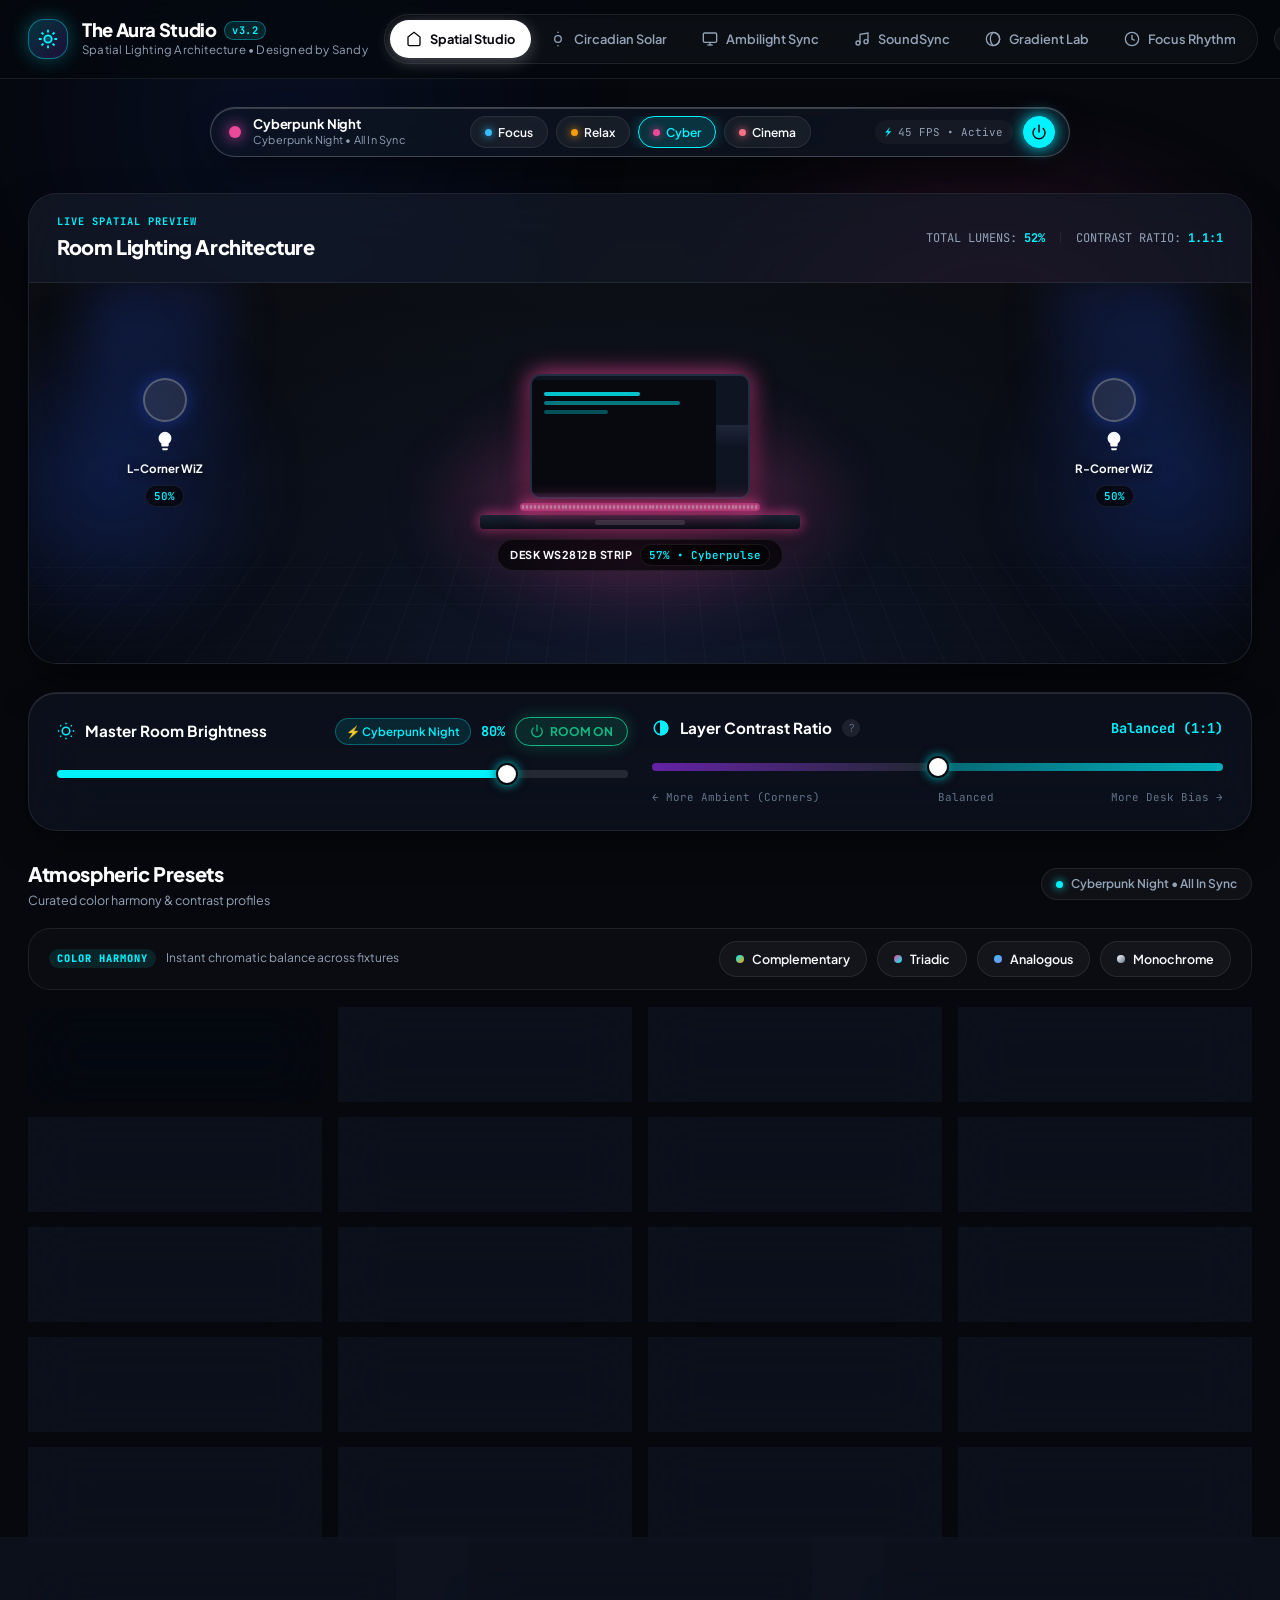
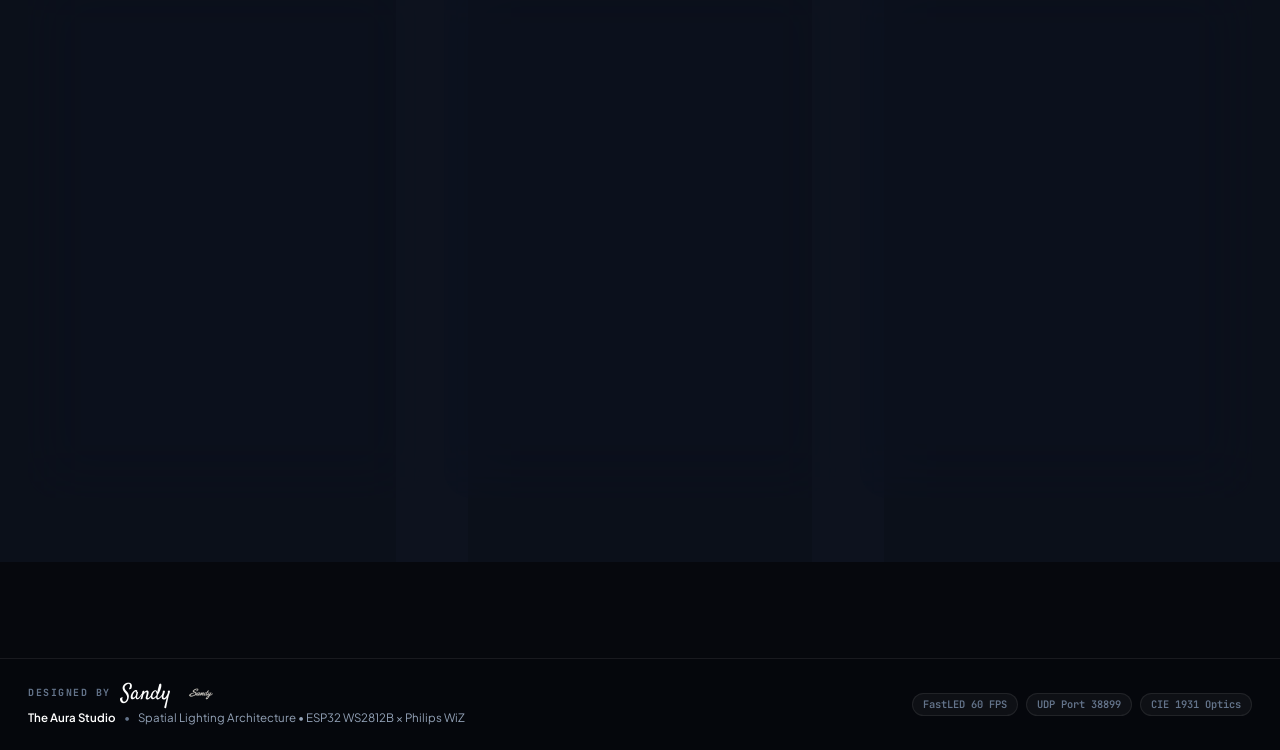
==== commit 724b8697: "perf(dashboard): instant mobile load via immutable asset caching, 304 ETag revalidation, and zero-la" ====
--- a/dashboard/index.html
+++ b/dashboard/index.html
@@ -4,7 +4,7 @@
 <head>
   <meta charset="UTF-8">
   <meta name="viewport"
-    content="width=device-width, initial-scale=1.0, maximum-scale=1.0, user-scalable=no, viewport-fit=cover">
+    content="width=device-width, initial-scale=1.0, viewport-fit=cover">
   <meta name="apple-mobile-web-app-capable" content="yes">
   <meta name="apple-mobile-web-app-status-bar-style" content="black-translucent">
   <meta name="apple-mobile-web-app-title" content="The Aura Studio">
@@ -18,11 +18,17 @@
   <title>The Aura Studio // Luxury Smart Lighting Architecture</title>
   <meta name="description"
     content="The Aura Studio: Production-level smart home lighting architecture and spatial controller for ESP32 WS2812B desk strip and Philips WiZ corner bulbs. Designed by Sandy.">
-  <link rel="preconnect" href="https://fonts.googleapis.com">
+  <script>
+    window.addEventListener('error', function(e) {
+      console.warn('[Aura Diagnostics] Handled runtime warning:', e.message);
+    });
+  </script>
+  <!-- Non-blocking asynchronous typography (instant render via native Apple San Francisco fonts) -->
+  <link rel="preconnect" href="https://fonts.googleapis.com" crossorigin>
   <link rel="preconnect" href="https://fonts.gstatic.com" crossorigin>
-  <link
-    href="https://fonts.googleapis.com/css2?family=Plus+Jakarta+Sans:wght@300;400;500;600;700;800&family=JetBrains+Mono:wght@400;500;600&family=Satisfy&display=swap"
-    rel="stylesheet">
+  <link rel="stylesheet"
+    href="https://fonts.googleapis.com/css2?family=Plus+Jakarta+Sans:wght@300;400;500;600;700;800&family=JetBrains+Mono:wght@400;500;600&display=swap"
+    media="print" onload="this.media='all'">
   <link rel="stylesheet" href="style.css?v=03.02.000">
 </head>
 
--- a/dashboard/style.css
+++ b/dashboard/style.css
@@ -53,8 +53,8 @@
   --bright-wiz-right: 0.75;
 
   /* Typography Families */
-  --font-main: 'Plus Jakarta Sans', -apple-system, BlinkMacSystemFont, 'Segoe UI', Roboto, sans-serif;
-  --font-mono: 'JetBrains Mono', ui-monospace, SFMono-Regular, Menlo, Monaco, Consolas, monospace;
+  --font-main: -apple-system, BlinkMacSystemFont, 'SF Pro Text', 'SF Pro Display', 'Plus Jakarta Sans', 'Segoe UI', Roboto, sans-serif;
+  --font-mono: ui-monospace, SFMono-Regular, 'SF Mono', Menlo, Monaco, Consolas, 'JetBrains Mono', monospace;
   --font-signature: 'Satisfy', cursive;
 
   /* Architectural Curvatures & Squircles */
@@ -132,7 +132,7 @@
   -moz-osx-font-smoothing: grayscale;
   -webkit-tap-highlight-color: transparent;
   touch-action: manipulation;
-  overscroll-behavior-y: none;
+  overscroll-behavior-y: contain;
   -webkit-user-select: none;
   user-select: none;
   overflow-wrap: break-word;
@@ -227,6 +227,7 @@
   z-index: 0;
   overflow: hidden;
   opacity: 0.65;
+  transform: translateZ(0);
   transition: opacity 1.2s ease;
 }
 .ambient-backdrop::before,
@@ -234,8 +235,10 @@
   content: '';
   position: absolute;
   border-radius: 50%;
-  filter: blur(140px);
-  transition: all 1.2s var(--ease-spring);
+  filter: blur(36px);
+  transform: translate3d(0, 0, 0);
+  will-change: opacity;
+  transition: opacity 1.2s ease;
 }
 .ambient-backdrop::before {
   width: 65vw;
@@ -883,22 +886,23 @@
   width: 320px;
   height: 320px;
   border-radius: 50%;
-  filter: blur(70px);
+  filter: blur(28px);
+  transform: translate3d(0, 0, 0);
   opacity: calc(var(--bright-wiz-left) * 0.7);
-  transition: all 0.8s ease;
+  transition: opacity 0.8s ease;
   pointer-events: none;
 }
 
 .aura-left {
   top: 10%;
   left: -80px;
-  background: var(--color-wiz-left);
+  background: radial-gradient(circle, var(--color-wiz-left) 0%, transparent 75%);
 }
 
 .aura-right {
   top: 10%;
   right: -80px;
-  background: var(--color-wiz-right);
+  background: radial-gradient(circle, var(--color-wiz-right) 0%, transparent 75%);
   opacity: calc(var(--bright-wiz-right) * 0.7);
 }
 
@@ -906,14 +910,14 @@
   position: absolute;
   width: 440px;
   height: 220px;
-  background: var(--color-desk);
+  background: radial-gradient(ellipse at center, var(--color-desk) 0%, transparent 75%);
   border-radius: 50%;
-  filter: blur(80px);
+  filter: blur(28px);
   top: 30%;
   left: 50%;
-  transform: translateX(-50%);
+  transform: translate3d(-50%, 0, 0);
   opacity: calc(var(--bright-desk) * 0.75);
-  transition: all 0.8s ease;
+  transition: opacity 0.8s ease;
   pointer-events: none;
 }
 
@@ -1110,6 +1114,47 @@
   box-shadow: 0 0 2px rgba(255, 255, 255, 0.8);
   pointer-events: none;
   transition: opacity 0.15s ease, background-color 0.15s ease, transform 0.15s ease;
+}
+
+/* Smooth & Soothing 60Hz/120Hz Ambient Fluid Animations */
+@keyframes aura-strip-flow {
+  0% {
+    background-position: 0% 50%;
+  }
+  50% {
+    background-position: 100% 50%;
+  }
+  100% {
+    background-position: 0% 50%;
+  }
+}
+
+@keyframes aura-soothing-breathe {
+  0%, 100% {
+    opacity: calc(0.18 + 0.52 * var(--bright-desk));
+  }
+  50% {
+    opacity: calc(0.36 + 0.64 * var(--bright-desk));
+  }
+}
+
+.virtual-led-strip {
+  transform: translateZ(0);
+  will-change: opacity, background-position;
+}
+
+.virtual-led-strip.anim-breathe {
+  animation: aura-soothing-breathe 4.5s ease-in-out infinite;
+}
+
+.virtual-led-strip.anim-gradient {
+  background-size: 200% 200%;
+  animation: aura-strip-flow 6.5s ease-in-out infinite;
+}
+
+.virtual-led-strip.anim-wave {
+  background-size: 250% 100%;
+  animation: aura-strip-flow 4.2s linear infinite;
 }
 
 .desk-surface {
@@ -2724,6 +2769,10 @@
 /* ==========================================================================
    SYSTEM SETTINGS & MODAL DIALOGS
    ========================================================================== */
+dialog:not([open]) {
+  display: none !important;
+}
+
 .settings-dialog {
   border: none;
   background: transparent;
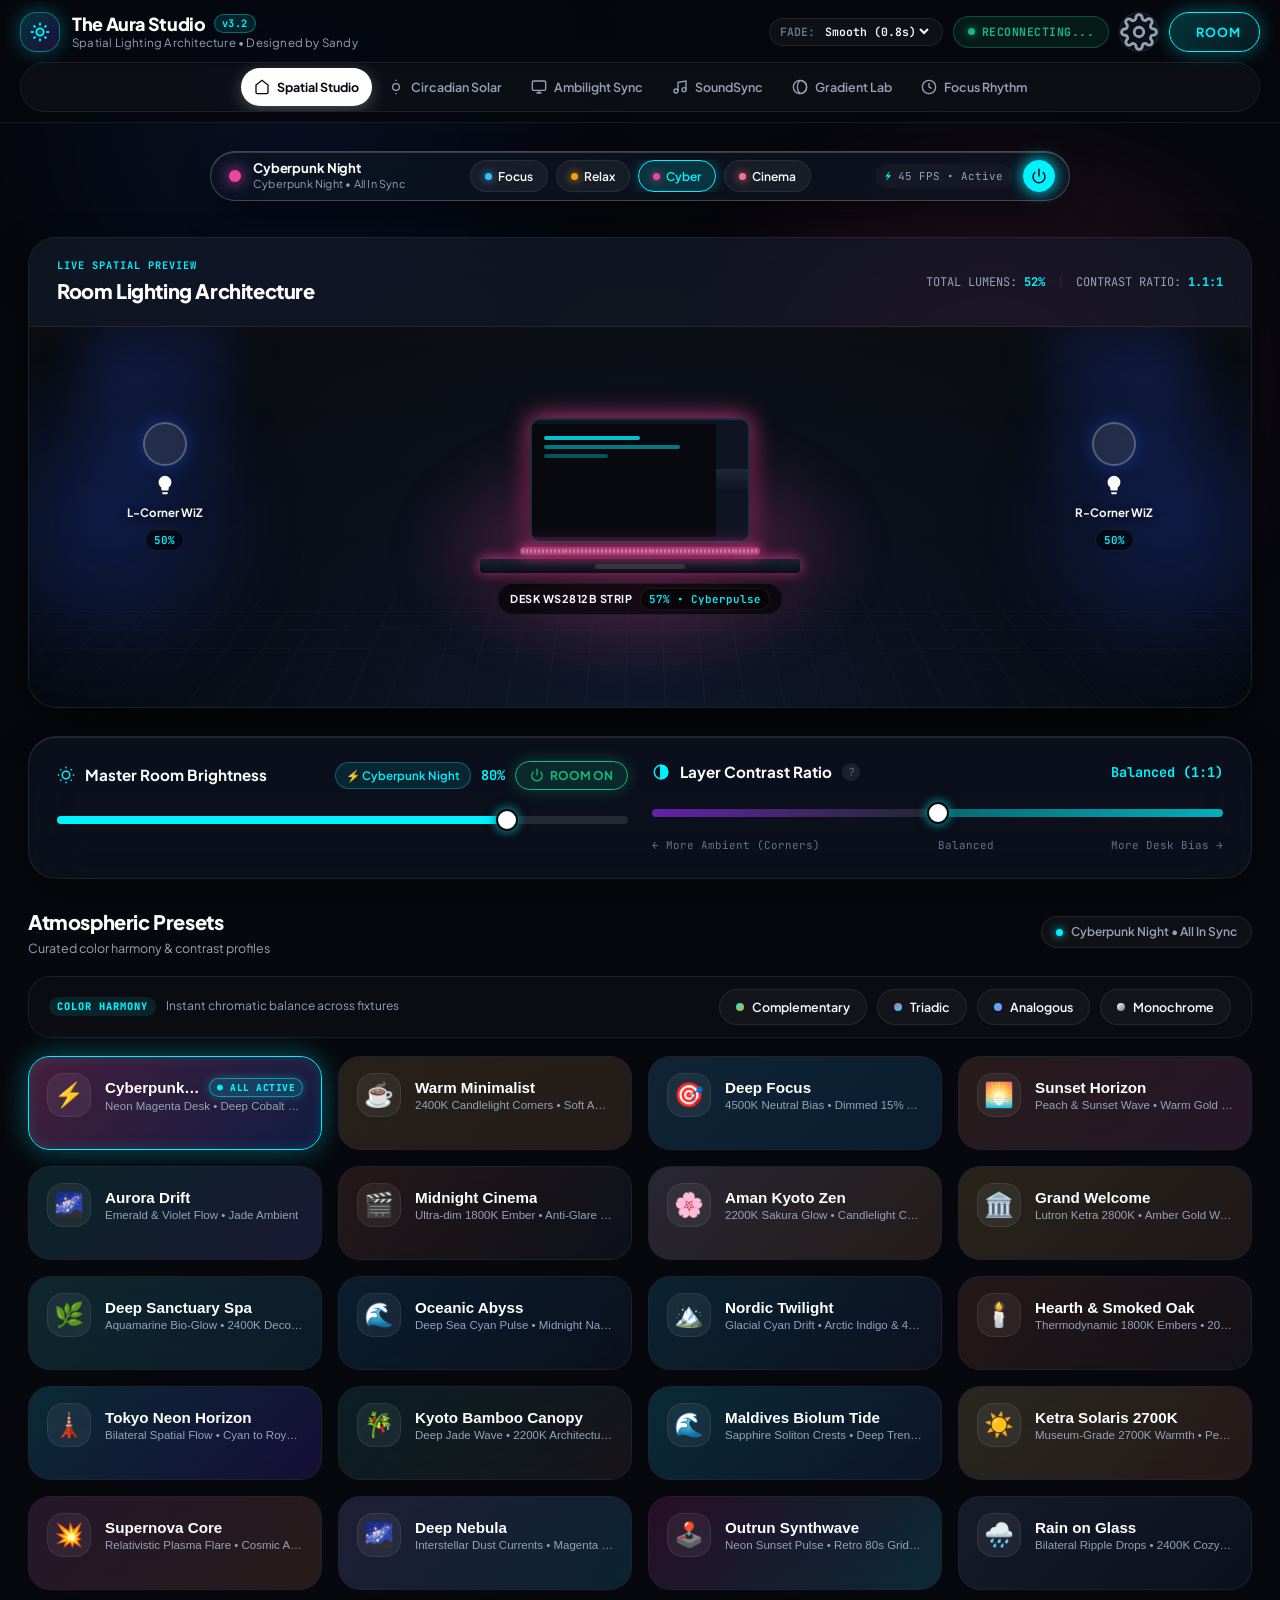
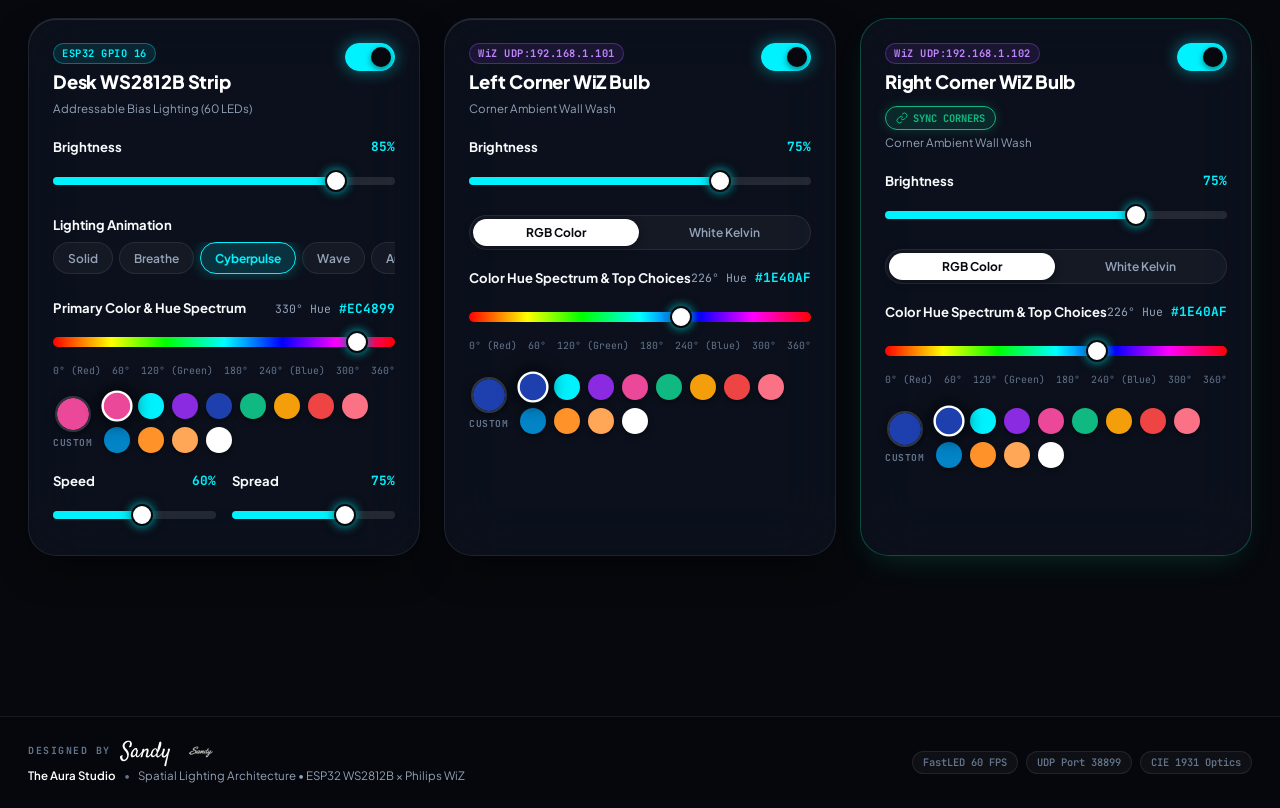
==== commit a7aab51d: "fix(ui,firmware): resolve header overflow, responsive bugs, modal stacking, and gradient state desyn" ====
--- a/dashboard/index.html
+++ b/dashboard/index.html
@@ -58,15 +58,15 @@
 
     <!-- Center Navigation Tabs for High-End Suites -->
     <nav class="suite-nav" aria-label="Feature Suites">
-      <button class="suite-tab active" data-tab="studio">
-        <svg viewBox="0 0 24 24" fill="none" stroke="currentColor" stroke-width="2">
+      <button type="button" class="suite-tab active" data-tab="studio" aria-current="page">
+        <svg viewBox="0 0 24 24" fill="none" stroke="currentColor" stroke-width="2" aria-hidden="true">
           <path d="M3 9l9-7 9 7v11a2 2 0 0 1-2 2H5a2 2 0 0 1-2-2z"></path>
         </svg>
         <span class="tab-label-full">Spatial Studio</span>
         <span class="tab-label-short">Studio</span>
       </button>
-      <button class="suite-tab" data-tab="circadian">
-        <svg viewBox="0 0 24 24" fill="none" stroke="currentColor" stroke-width="2">
+      <button type="button" class="suite-tab" data-tab="circadian">
+        <svg viewBox="0 0 24 24" fill="none" stroke="currentColor" stroke-width="2" aria-hidden="true">
           <circle cx="12" cy="12" r="5"></circle>
           <line x1="12" y1="1" x2="12" y2="3"></line>
           <line x1="12" y1="21" x2="12" y2="23"></line>
@@ -74,8 +74,8 @@
         <span class="tab-label-full">Circadian Solar</span>
         <span class="tab-label-short">Circadian</span>
       </button>
-      <button class="suite-tab" data-tab="ambilight">
-        <svg viewBox="0 0 24 24" fill="none" stroke="currentColor" stroke-width="2">
+      <button type="button" class="suite-tab" data-tab="ambilight">
+        <svg viewBox="0 0 24 24" fill="none" stroke="currentColor" stroke-width="2" aria-hidden="true">
           <rect x="2" y="3" width="20" height="14" rx="2" ry="2"></rect>
           <line x1="8" y1="21" x2="16" y2="21"></line>
           <line x1="12" y1="17" x2="12" y2="21"></line>
@@ -83,8 +83,8 @@
         <span class="tab-label-full">Ambilight Sync</span>
         <span class="tab-label-short">Ambilight</span>
       </button>
-      <button class="suite-tab" data-tab="soundsync">
-        <svg viewBox="0 0 24 24" fill="none" stroke="currentColor" stroke-width="2">
+      <button type="button" class="suite-tab" data-tab="soundsync">
+        <svg viewBox="0 0 24 24" fill="none" stroke="currentColor" stroke-width="2" aria-hidden="true">
           <path d="M9 18V5l12-2v13"></path>
           <circle cx="6" cy="18" r="3"></circle>
           <circle cx="18" cy="16" r="3"></circle>
@@ -92,16 +92,16 @@
         <span class="tab-label-full">SoundSync</span>
         <span class="tab-label-short">Sound</span>
       </button>
-      <button class="suite-tab" data-tab="gradients">
-        <svg viewBox="0 0 24 24" fill="none" stroke="currentColor" stroke-width="2">
+      <button type="button" class="suite-tab" data-tab="gradients">
+        <svg viewBox="0 0 24 24" fill="none" stroke="currentColor" stroke-width="2" aria-hidden="true">
           <circle cx="12" cy="12" r="10"></circle>
           <path d="M12 2a14.5 14.5 0 0 0 0 20 10 10 0 0 0 0-20"></path>
         </svg>
         <span class="tab-label-full">Gradient Lab</span>
         <span class="tab-label-short">Gradients</span>
       </button>
-      <button class="suite-tab" data-tab="rhythm">
-        <svg viewBox="0 0 24 24" fill="none" stroke="currentColor" stroke-width="2">
+      <button type="button" class="suite-tab" data-tab="rhythm">
+        <svg viewBox="0 0 24 24" fill="none" stroke="currentColor" stroke-width="2" aria-hidden="true">
           <circle cx="12" cy="12" r="10"></circle>
           <polyline points="12 6 12 12 16 14"></polyline>
         </svg>
@@ -114,7 +114,7 @@
       <!-- Transition Timing Preset -->
       <div class="transition-pill-wrap" title="Lutron Ketra-style Smooth Transition Duration">
         <span class="pill-label">FADE:</span>
-        <select id="select-transition-speed" class="pill-select">
+        <select id="select-transition-speed" class="pill-select" aria-label="Lighting fade transition speed">
           <option value="0">Instant (0s)</option>
           <option value="400">Snappy (0.4s)</option>
           <option value="800" selected>Smooth (0.8s)</option>
@@ -125,14 +125,14 @@
 
       <!-- Connection Status Badge -->
       <div id="connection-badge" class="status-chip connected" title="ESP32 Hub Connection">
-        <span class="status-dot"></span>
+        <span class="status-dot" aria-hidden="true"></span>
         <span id="connection-text" class="status-label">ESP32 ONLINE</span>
       </div>
 
       <!-- Settings / WiZ Scanner Button -->
-      <button id="btn-open-settings" class="icon-btn" aria-label="Open WiZ Discovery and Network Settings">
+      <button type="button" id="btn-open-settings" class="icon-btn" aria-label="Open WiZ Discovery and Network Settings">
         <svg viewBox="0 0 24 24" fill="none" stroke="currentColor" stroke-width="1.8" stroke-linecap="round"
-          stroke-linejoin="round">
+          stroke-linejoin="round" aria-hidden="true">
           <circle cx="12" cy="12" r="3"></circle>
           <path
             d="M19.4 15a1.65 1.65 0 0 0 .33 1.82l.06.06a2 2 0 0 1 0 2.83 2 2 0 0 1-2.83 0l-.06-.06a1.65 1.65 0 0 0-1.82-.33 1.65 1.65 0 0 0-1 1.51V21a2 2 0 0 1-2 2 2 2 0 0 1-2-2v-.09A1.65 1.65 0 0 0 9 19.4a1.65 1.65 0 0 0-1.82.33l-.06.06a2 2 0 0 1-2.83 0 2 2 0 0 1 0-2.83l.06-.06a1.65 1.65 0 0 0 .33-1.82 1.65 1.65 0 0 0-1.51-1H3a2 2 0 0 1-2-2 2 2 0 0 1 2-2h.09A1.65 1.65 0 0 0 4.6 9a1.65 1.65 0 0 0-.33-1.82l-.06-.06a2 2 0 0 1 0-2.83 2 2 0 0 1 2.83 0l.06.06a1.65 1.65 0 0 0 1.82.33H9a1.65 1.65 0 0 0 1-1.51V3a2 2 0 0 1 2-2 2 2 0 0 1 2 2v.09a1.65 1.65 0 0 0 1 1.51 1.65 1.65 0 0 0 1.82-.33l.06-.06a2 2 0 0 1 2.83 0 2 2 0 0 1 0 2.83l-.06.06a1.65 1.65 0 0 0-.33 1.82V9a1.65 1.65 0 0 0 1.51 1H21a2 2 0 0 1 2 2 2 2 0 0 1-2 2h-.09a1.65 1.65 0 0 0-1.51 1z">
@@ -141,7 +141,7 @@
       </button>
 
       <!-- Master Power Button -->
-      <button id="btn-master-power" class="master-power-btn active" aria-label="Toggle All Lights" role="switch" aria-checked="true">
+      <button type="button" id="btn-master-power" class="master-power-btn active" aria-label="Toggle All Lights" role="switch" aria-checked="true">
         <svg viewBox="0 0 24 24" fill="none" stroke="currentColor" stroke-width="2.2" stroke-linecap="round"
           stroke-linejoin="round" aria-hidden="true">
           <path d="M18.36 6.64a9 9 0 1 1-12.73 0"></path>
@@ -1645,15 +1645,15 @@
       </div>
 
       <!-- Settings Category Segmented Tab Bar -->
-      <nav class="settings-tabs-bar" role="tablist" aria-label="Settings Categories">
-        <button type="button" class="settings-tab-btn active" role="tab" id="tab-settings-network" aria-selected="true" aria-controls="settings-panel-network" data-settings-tab="network">
-          <svg viewBox="0 0 24 24" fill="none" stroke="currentColor" stroke-width="2" class="tab-icon">
+      <div class="settings-tabs-bar" role="tablist" aria-label="Settings Categories">
+        <button type="button" class="settings-tab-btn active" role="tab" id="tab-settings-network" aria-selected="true" aria-controls="settings-panel-network" data-settings-tab="network" tabindex="0">
+          <svg viewBox="0 0 24 24" fill="none" stroke="currentColor" stroke-width="2" class="tab-icon" aria-hidden="true">
             <path d="M5 12.55a11 11 0 0 1 14.08 0M1.42 9a16 16 0 0 1 21.16 0M8.53 16.11a6 6 0 0 1 6.95 0M12 20h.01" />
           </svg>
           <span>Network &amp; WiZ</span>
         </button>
-        <button type="button" class="settings-tab-btn" role="tab" id="tab-settings-optics" aria-selected="false" aria-controls="settings-panel-optics" data-settings-tab="optics">
-          <svg viewBox="0 0 24 24" fill="none" stroke="currentColor" stroke-width="2" class="tab-icon">
+        <button type="button" class="settings-tab-btn" role="tab" id="tab-settings-optics" aria-selected="false" aria-controls="settings-panel-optics" data-settings-tab="optics" tabindex="-1">
+          <svg viewBox="0 0 24 24" fill="none" stroke="currentColor" stroke-width="2" class="tab-icon" aria-hidden="true">
             <circle cx="12" cy="12" r="5" />
             <line x1="12" y1="1" x2="12" y2="3" />
             <line x1="12" y1="21" x2="12" y2="23" />
@@ -1666,21 +1666,21 @@
           </svg>
           <span>Lighting &amp; Optics</span>
         </button>
-        <button type="button" class="settings-tab-btn" role="tab" id="tab-settings-diagnostics" aria-selected="false" aria-controls="settings-panel-diagnostics" data-settings-tab="diagnostics">
-          <svg viewBox="0 0 24 24" fill="none" stroke="currentColor" stroke-width="2" class="tab-icon">
+        <button type="button" class="settings-tab-btn" role="tab" id="tab-settings-diagnostics" aria-selected="false" aria-controls="settings-panel-diagnostics" data-settings-tab="diagnostics" tabindex="-1">
+          <svg viewBox="0 0 24 24" fill="none" stroke="currentColor" stroke-width="2" class="tab-icon" aria-hidden="true">
             <path d="M22 12h-4l-3 9L9 3l-3 9H2" />
           </svg>
           <span>Diagnostics</span>
         </button>
-        <button type="button" class="settings-tab-btn" role="tab" id="tab-settings-firmware" aria-selected="false" aria-controls="settings-panel-firmware" data-settings-tab="firmware">
-          <svg viewBox="0 0 24 24" fill="none" stroke="currentColor" stroke-width="2" class="tab-icon">
+        <button type="button" class="settings-tab-btn" role="tab" id="tab-settings-firmware" aria-selected="false" aria-controls="settings-panel-firmware" data-settings-tab="firmware" tabindex="-1">
+          <svg viewBox="0 0 24 24" fill="none" stroke="currentColor" stroke-width="2" class="tab-icon" aria-hidden="true">
             <path d="M21 15v4a2 2 0 0 1-2 2H5a2 2 0 0 1-2-2v-4" />
             <polyline points="17 8 12 3 7 8" />
             <line x1="12" y1="3" x2="12" y2="15" />
           </svg>
           <span>Firmware OTA</span>
         </button>
-      </nav>
+      </div>
 
       <div class="dialog-body">
         <!-- TAB 1: Network & WiZ Provisioning -->
@@ -1712,41 +1712,41 @@
             </div>
 
             <!-- Expandable Network Change Form (collapsed by default) -->
-            <div id="wifi-change-panel" class="hidden" style="margin-top:12px; padding:16px; background:rgba(255,255,255,0.03); border:1px solid rgba(255,255,255,0.08); border-radius:14px">
-              <div style="display:flex; justify-content:space-between; align-items:center; margin-bottom:12px">
-                <span style="font-size:0.75rem; font-weight:700; letter-spacing:1px; color:var(--accent-cyan); text-transform:uppercase">Scan &amp; Reconfigure Wi-Fi</span>
+            <div id="wifi-change-panel" class="wifi-panel hidden">
+              <div class="wifi-panel-header">
+                <span class="wifi-panel-title">Scan &amp; Reconfigure Wi-Fi</span>
                 <button type="button" id="btn-scan-wifi" class="action-btn-sm">
                   <span>⚡ Scan Nearby Networks</span>
                 </button>
               </div>
 
-              <div class="form-group" style="margin-bottom:12px">
+              <div class="form-group">
                 <label for="select-wifi-networks">Discovered 2.4GHz Networks</label>
                 <select id="select-wifi-networks" class="custom-select mono">
                   <option value="">Select a network or enter below...</option>
                 </select>
               </div>
 
-              <div class="ip-form-grid" style="margin-bottom:12px">
+              <div class="ip-form-grid">
                 <div class="form-group">
                   <label for="input-wifi-ssid">Network Name (SSID)</label>
                   <input type="text" id="input-wifi-ssid" class="custom-input mono" placeholder="Wi-Fi SSID">
                 </div>
                 <div class="form-group">
                   <label for="input-wifi-pass">Wi-Fi Password</label>
-                  <div style="position:relative">
+                  <div class="password-input-wrap">
                     <input type="password" id="input-wifi-pass" class="custom-input mono" placeholder="Password">
-                    <button type="button" id="btn-toggle-wifi-pass-visibility" class="action-btn-sm" style="position:absolute; right:6px; top:50%; transform:translateY(-50%); padding:4px 8px; font-size:11px" title="Toggle password visibility">👁</button>
+                    <button type="button" id="btn-toggle-wifi-pass-visibility" class="action-btn-sm password-toggle-btn" aria-label="Toggle password visibility" title="Toggle password visibility">👁</button>
                   </div>
                 </div>
               </div>
 
-              <div style="display:flex; gap:10px; flex-wrap:wrap; align-items:center; margin-top:8px">
+              <div class="wifi-actions-row">
                 <button type="button" id="btn-submit-wifi-change" class="primary-btn" style="flex:1">Save &amp; Connect</button>
-                <button type="button" id="btn-reset-wifi" class="action-btn" style="color:#ef4444; border-color:rgba(239,68,68,0.3)" title="Clears Wi-Fi credentials and launches Aura-Studio-Setup hotspot">Reset to Setup Hotspot</button>
-              </div>
-
-              <div id="wifi-status-feedback" class="section-note" style="margin-top:10px; display:none"></div>
+                <button type="button" id="btn-reset-wifi" class="action-btn btn-danger-outline" title="Clears Wi-Fi credentials and launches Aura-Studio-Setup hotspot">Reset to Setup Hotspot</button>
+              </div>
+
+              <div id="wifi-status-feedback" class="section-note wifi-feedback-box hidden"></div>
             </div>
           </div>
 
@@ -1783,7 +1783,7 @@
                 <input type="text" id="input-wiz-right-ip" class="custom-input mono" placeholder="192.168.1.102"
                   value="192.168.1.102">
               </div>
-              <div class="form-group" style="grid-column: span 2">
+              <div class="form-group form-group-full">
                 <label for="input-hub-host">Smart Light Hub Address (mDNS or IP)</label>
                 <input type="text" id="input-hub-host" class="custom-input mono" placeholder="aura-hub.local"
                   value="aura-hub.local">
@@ -1801,7 +1801,7 @@
             <h4>Optical Dimming &amp; Perceptual Gamma</h4>
             <div class="section-inline-header">
               <div>
-                <strong style="font-size:0.84rem; color:#fff">Perceptual CIE 1931 Gamma Curve ($Y = X^{2.2}$)</strong>
+                <strong style="font-size:0.84rem; color:#fff">Perceptual CIE 1931 Gamma Curve (<i>Y</i> = <i>X</i><sup>2.2</sup>)</strong>
                 <p class="section-note" style="margin-top:4px">Applies human eye logarithmic luminance curve for ultra-smooth dimming and rich, banding-free shadows.</p>
               </div>
               <label class="toggle-switch">
--- a/dashboard/style.css
+++ b/dashboard/style.css
@@ -125,7 +125,7 @@
   color: var(--text-primary);
   min-height: 100vh;
   min-height: 100dvh;
-  overflow-x: hidden;
+  overflow-x: clip;
   line-height: 1.5;
   position: relative;
   -webkit-font-smoothing: antialiased;
@@ -138,12 +138,18 @@
   overflow-wrap: break-word;
 }
 
+[hidden],
+.hidden {
+  display: none !important;
+}
+
 body.theme-obsidian {
   background-color: var(--bg-base);
 }
 
 /* Modern Web Guidance: Images and Videos Never Overflow Column */
-img, video {
+img,
+video {
   max-inline-size: 100%;
   block-size: auto;
 }
@@ -154,15 +160,25 @@
 }
 
 /* Typographic Balance */
-h1, h2, h3 {
+h1,
+h2,
+h3 {
   text-wrap: balance;
 }
-p, li {
+
+p,
+li {
   text-wrap: pretty;
 }
 
 /* Allow text selection only where needed */
-code, pre, input, select, textarea, .mono, .selectable {
+code,
+pre,
+input,
+select,
+textarea,
+.mono,
+.selectable {
   -webkit-user-select: text;
   user-select: text;
 }
@@ -178,6 +194,7 @@
 dialog:modal {
   overscroll-behavior: contain;
 }
+
 dialog::backdrop {
   overflow: hidden;
   overscroll-behavior: contain;
@@ -212,9 +229,11 @@
   text-decoration: none;
   transition: transform 0.2s var(--ease-spring);
 }
+
 .skip-link:not(:focus) {
   transform: translateY(-200%);
 }
+
 .skip-link:focus {
   transform: translateY(0);
 }
@@ -230,6 +249,7 @@
   transform: translateZ(0);
   transition: opacity 1.2s ease;
 }
+
 .ambient-backdrop::before,
 .ambient-backdrop::after {
   content: '';
@@ -240,6 +260,7 @@
   will-change: opacity;
   transition: opacity 1.2s ease;
 }
+
 .ambient-backdrop::before {
   width: 65vw;
   height: 55vh;
@@ -248,6 +269,7 @@
   background: radial-gradient(circle, var(--color-wiz-left) 0%, transparent 70%);
   opacity: calc(var(--bright-wiz-left) * 0.45);
 }
+
 .ambient-backdrop::after {
   width: 65vw;
   height: 55vh;
@@ -263,7 +285,7 @@
   backdrop-filter: blur(32px) saturate(190%);
   -webkit-backdrop-filter: blur(32px) saturate(190%);
   border: 1px solid var(--border-glass);
-  box-shadow: 
+  box-shadow:
     0 16px 40px -12px rgba(0, 0, 0, 0.65),
     inset 0 1px 0 0 rgba(255, 255, 255, 0.12);
   border-radius: var(--radius-xl);
@@ -285,19 +307,20 @@
   display: flex;
   align-items: center;
   justify-content: space-between;
-  padding: max(14px, var(--safe-top)) 28px 14px 28px;
-  background: rgba(6, 8, 13, 0.82);
+  padding: max(12px, var(--safe-top)) max(24px, var(--safe-right)) 12px max(24px, var(--safe-left));
+  background: rgba(6, 8, 13, 0.84);
   backdrop-filter: blur(28px) saturate(180%);
   -webkit-backdrop-filter: blur(28px) saturate(180%);
   border-bottom: 1px solid var(--border-glass);
-  gap: 16px;
+  gap: 12px;
 }
 
 .brand {
   display: flex;
   align-items: center;
-  gap: 14px;
+  gap: 12px;
   flex-shrink: 0;
+  min-width: 0;
 }
 
 .logo-mark {
@@ -309,14 +332,17 @@
   display: flex;
   align-items: center;
   justify-content: center;
+  flex-shrink: 0;
   color: var(--accent-cyan);
   box-shadow: 0 0 20px rgba(0, 242, 254, 0.3);
   transition: transform 0.3s var(--ease-spring), box-shadow 0.3s ease;
 }
+
 .brand:hover .logo-mark {
   transform: scale(1.05) rotate(4deg);
   box-shadow: 0 0 28px rgba(0, 242, 254, 0.55);
 }
+
 .logo-mark svg {
   width: 22px;
   height: 22px;
@@ -325,13 +351,14 @@
 .brand-text {
   display: flex;
   flex-direction: column;
+  min-width: 0;
 }
 
 .brand-title {
   display: flex;
   align-items: center;
   gap: 8px;
-  font-size: 1.15rem;
+  font-size: 1.12rem;
   font-weight: 800;
   letter-spacing: -0.02em;
   color: #ffffff;
@@ -340,6 +367,7 @@
 
 .brand-title-text {
   color: #ffffff;
+  white-space: nowrap;
 }
 
 .badge-version {
@@ -352,6 +380,7 @@
   border: 1px solid rgba(0, 242, 254, 0.35);
   color: var(--accent-cyan);
   letter-spacing: 0.5px;
+  flex-shrink: 0;
 }
 
 .brand-subtitle {
@@ -359,6 +388,7 @@
   color: var(--text-secondary);
   font-weight: 400;
   letter-spacing: 0.2px;
+  white-space: nowrap;
 }
 
 /* Center Desktop Navigation Tabs for Feature Suites */
@@ -371,24 +401,33 @@
   border-radius: var(--radius-pill);
   gap: 3px;
   box-shadow: inset 0 1px 3px rgba(0, 0, 0, 0.4);
+  min-width: 0;
+  max-width: 100%;
+  overflow-x: auto;
+  scrollbar-width: none;
+}
+
+.suite-nav::-webkit-scrollbar {
+  display: none;
 }
 
 .suite-tab {
   display: inline-flex;
   align-items: center;
-  gap: 8px;
-  padding: 8px 16px;
+  gap: 7px;
+  padding: 8px 13px;
   background: transparent;
   border: none;
   border-radius: var(--radius-pill);
   color: var(--text-secondary);
   font-family: var(--font-main);
-  font-size: 0.8rem;
+  font-size: 0.78rem;
   font-weight: 600;
   cursor: pointer;
   transition: all 0.22s var(--ease-spring);
   min-height: 38px;
   white-space: nowrap;
+  flex-shrink: 0;
 }
 
 .suite-tab svg {
@@ -420,6 +459,7 @@
 .tab-label-full {
   display: inline;
 }
+
 .tab-label-short {
   display: none;
 }
@@ -428,8 +468,9 @@
 .header-status-panel {
   display: flex;
   align-items: center;
-  gap: 12px;
+  gap: 10px;
   flex-shrink: 0;
+  min-width: 0;
 }
 
 .transition-pill-wrap {
@@ -460,6 +501,7 @@
   cursor: pointer;
   outline: none;
 }
+
 .pill-select option {
   background: #0e131f;
   color: #f8fafc;
@@ -479,6 +521,7 @@
   font-family: var(--font-mono);
   letter-spacing: 0.5px;
 }
+
 .status-chip.connected {
   background: rgba(16, 185, 129, 0.1);
   border-color: rgba(16, 185, 129, 0.35);
@@ -504,14 +547,24 @@
   border-color: rgba(239, 68, 68, 0.35);
   color: var(--accent-ruby);
 }
+
 .status-chip.disconnected .status-dot {
   background: var(--accent-ruby);
   box-shadow: 0 0 10px var(--accent-ruby);
 }
 
 @keyframes pulse-dot {
-  0%, 100% { transform: scale(1); opacity: 1; }
-  50% { transform: scale(1.3); opacity: 0.6; }
+
+  0%,
+  100% {
+    transform: scale(1);
+    opacity: 1;
+  }
+
+  50% {
+    transform: scale(1.3);
+    opacity: 0.6;
+  }
 }
 
 .icon-btn {
@@ -527,6 +580,7 @@
   cursor: pointer;
   transition: all 0.22s var(--ease-spring);
 }
+
 .icon-btn:hover {
   background: rgba(255, 255, 255, 0.08);
   border-color: var(--border-specular);
@@ -551,12 +605,14 @@
   transition: all 0.25s var(--ease-spring);
   min-height: 40px;
 }
+
 .master-power-btn.active {
   background: linear-gradient(135deg, rgba(0, 242, 254, 0.2), rgba(0, 242, 254, 0.08));
   border-color: var(--accent-cyan);
   color: var(--accent-cyan);
   box-shadow: 0 0 20px rgba(0, 242, 254, 0.35);
 }
+
 .master-power-btn:hover {
   transform: scale(1.03);
 }
@@ -594,7 +650,7 @@
   backdrop-filter: blur(36px) saturate(200%);
   -webkit-backdrop-filter: blur(36px) saturate(200%);
   border: 1px solid var(--border-glass-active);
-  box-shadow: 
+  box-shadow:
     0 16px 36px -10px rgba(0, 0, 0, 0.7),
     inset 0 1px 0 rgba(255, 255, 255, 0.18);
   border-radius: var(--radius-pill);
@@ -605,7 +661,7 @@
 
 .island-capsule:hover {
   border-color: var(--accent-cyan);
-  box-shadow: 
+  box-shadow:
     0 20px 48px -10px rgba(0, 242, 254, 0.25),
     inset 0 1px 0 rgba(255, 255, 255, 0.28);
 }
@@ -627,8 +683,17 @@
 }
 
 @keyframes aura-pulse {
-  0%, 100% { transform: scale(1); opacity: 1; }
-  50% { transform: scale(1.25); opacity: 0.75; }
+
+  0%,
+  100% {
+    transform: scale(1);
+    opacity: 1;
+  }
+
+  50% {
+    transform: scale(1.25);
+    opacity: 0.75;
+  }
 }
 
 .island-info {
@@ -659,6 +724,7 @@
   scrollbar-width: none;
   -webkit-overflow-scrolling: touch;
 }
+
 .island-quick-moods::-webkit-scrollbar {
   display: none;
 }
@@ -699,10 +765,26 @@
   height: 7px;
   border-radius: 50%;
 }
-.dot-focus { background: #38bdf8; box-shadow: 0 0 8px #38bdf8; }
-.dot-warm { background: #f59e0b; box-shadow: 0 0 8px #f59e0b; }
-.dot-cyber { background: #ec4899; box-shadow: 0 0 8px #ec4899; }
-.dot-cinema { background: #fb7185; box-shadow: 0 0 8px #fb7185; }
+
+.dot-focus {
+  background: #38bdf8;
+  box-shadow: 0 0 8px #38bdf8;
+}
+
+.dot-warm {
+  background: #f59e0b;
+  box-shadow: 0 0 8px #f59e0b;
+}
+
+.dot-cyber {
+  background: #ec4899;
+  box-shadow: 0 0 8px #ec4899;
+}
+
+.dot-cinema {
+  background: #fb7185;
+  box-shadow: 0 0 8px #fb7185;
+}
 
 .island-actions {
   display: flex;
@@ -746,12 +828,14 @@
   cursor: pointer;
   transition: all 0.2s var(--ease-spring);
 }
+
 .island-quick-btn.active {
   background: var(--accent-cyan);
   color: #06080d;
   box-shadow: 0 0 16px var(--accent-cyan);
   border-color: var(--accent-cyan);
 }
+
 .island-quick-btn svg {
   width: 16px;
   height: 16px;
@@ -764,13 +848,21 @@
   gap: 28px;
   animation: fadeIn 0.35s var(--ease-spring);
 }
+
 .tab-view.active {
   display: flex;
 }
 
 @keyframes fadeIn {
-  from { opacity: 0; transform: translateY(8px); }
-  to { opacity: 1; transform: translateY(0); }
+  from {
+    opacity: 0;
+    transform: translateY(8px);
+  }
+
+  to {
+    opacity: 1;
+    transform: translateY(0);
+  }
 }
 
 /* ==========================================================================
@@ -870,7 +962,7 @@
   bottom: 0;
   width: 140%;
   height: 60%;
-  background-image: 
+  background-image:
     linear-gradient(rgba(255, 255, 255, 0.05) 1px, transparent 1px),
     linear-gradient(90deg, rgba(255, 255, 255, 0.05) 1px, transparent 1px);
   background-size: 40px 40px;
@@ -982,6 +1074,7 @@
   transition: all 0.5s ease;
   cursor: pointer;
 }
+
 .fixture-glow-source:hover {
   transform: scale(1.15);
   box-shadow: 0 0 45px currentColor;
@@ -1042,7 +1135,7 @@
   background: #0f1422;
   border: 2px solid #232d42;
   border-radius: var(--radius-sm);
-  box-shadow: 
+  box-shadow:
     0 12px 28px rgba(0, 0, 0, 0.8),
     0 0 40px var(--color-desk);
   display: flex;
@@ -1076,9 +1169,20 @@
   border-radius: 2px;
   background: var(--accent-cyan);
 }
-.line-1 { width: 60%; }
-.line-2 { width: 85%; opacity: 0.6; }
-.line-3 { width: 40%; opacity: 0.4; }
+
+.line-1 {
+  width: 60%;
+}
+
+.line-2 {
+  width: 85%;
+  opacity: 0.6;
+}
+
+.line-3 {
+  width: 40%;
+  opacity: 0.4;
+}
 
 .monitor-stand {
   width: 36px;
@@ -1121,18 +1225,23 @@
   0% {
     background-position: 0% 50%;
   }
+
   50% {
     background-position: 100% 50%;
   }
+
   100% {
     background-position: 0% 50%;
   }
 }
 
 @keyframes aura-soothing-breathe {
-  0%, 100% {
+
+  0%,
+  100% {
     opacity: calc(0.18 + 0.52 * var(--bright-desk));
   }
+
   50% {
     opacity: calc(0.36 + 0.64 * var(--bright-desk));
   }
@@ -1204,8 +1313,15 @@
 }
 
 @keyframes pulse-focus {
-  0%, 100% { outline-color: var(--accent-cyan); }
-  50% { outline-color: rgba(0, 242, 254, 0.3); }
+
+  0%,
+  100% {
+    outline-color: var(--accent-cyan);
+  }
+
+  50% {
+    outline-color: rgba(0, 242, 254, 0.3);
+  }
 }
 
 /* ==========================================================================
@@ -1302,12 +1418,14 @@
   cursor: pointer;
   transition: all 0.2s var(--ease-spring);
 }
+
 .room-power-pill.active {
   background: rgba(16, 185, 129, 0.15);
   border-color: var(--accent-emerald);
   color: var(--accent-emerald);
   box-shadow: 0 0 16px rgba(16, 185, 129, 0.3);
 }
+
 .room-power-pill svg {
   width: 14px;
   height: 14px;
@@ -1452,10 +1570,22 @@
   height: 8px;
   border-radius: 50%;
 }
-.dot-comp { background: linear-gradient(135deg, #00f2fe, #f59e0b); }
-.dot-triad { background: linear-gradient(135deg, #ec4899, #00f2fe); }
-.dot-analog { background: linear-gradient(135deg, #38bdf8, #818cf8); }
-.dot-mono { background: linear-gradient(135deg, #ffffff, #64748b); }
+
+.dot-comp {
+  background: linear-gradient(135deg, #00f2fe, #f59e0b);
+}
+
+.dot-triad {
+  background: linear-gradient(135deg, #ec4899, #00f2fe);
+}
+
+.dot-analog {
+  background: linear-gradient(135deg, #38bdf8, #818cf8);
+}
+
+.dot-mono {
+  background: linear-gradient(135deg, #ffffff, #64748b);
+}
 
 /* Bento Grid for 20 Presets */
 .scenes-grid {
@@ -1586,21 +1716,25 @@
   border-radius: var(--radius-pill);
   flex-shrink: 0;
 }
+
 .scene-match-badge.hidden {
   display: none !important;
 }
+
 .scene-match-badge.badge-all {
   background: rgba(0, 242, 254, 0.16);
   border: 1px solid rgba(0, 242, 254, 0.5);
   color: #00f2fe;
   box-shadow: 0 0 10px rgba(0, 242, 254, 0.3);
 }
+
 .scene-match-badge.badge-strip {
   background: rgba(56, 189, 248, 0.14);
   border: 1px solid rgba(56, 189, 248, 0.45);
   color: #38bdf8;
   box-shadow: 0 0 8px rgba(56, 189, 248, 0.25);
 }
+
 .scene-match-badge.badge-lamps {
   background: rgba(168, 85, 247, 0.16);
   border: 1px solid rgba(168, 85, 247, 0.5);
@@ -1617,26 +1751,85 @@
 }
 
 /* Gradients for Presets */
-.scene-grad-cyberpunk { background: linear-gradient(135deg, #ec4899, #1e40af); }
-.scene-grad-warm { background: linear-gradient(135deg, #f59e0b, #d97706); }
-.scene-grad-focus { background: linear-gradient(135deg, #38bdf8, #0284c7); }
-.scene-grad-sunset { background: linear-gradient(135deg, #f97316, #ec4899); }
-.scene-grad-aurora { background: linear-gradient(135deg, #10b981, #8b5cf6); }
-.scene-grad-cinema { background: linear-gradient(135deg, #ea580c, #18181b); }
-.scene-grad-zen { background: linear-gradient(135deg, #fbcfe8, #d97706); }
-.scene-grad-welcome { background: linear-gradient(135deg, #fbbf24, #b45309); }
-.scene-grad-spa { background: linear-gradient(135deg, #2dd4bf, #0e7490); }
-.scene-grad-ocean { background: linear-gradient(135deg, #0284c7, #0f172a); }
-.scene-grad-nordic { background: linear-gradient(135deg, #06b6d4, #1e1b4b); }
-.scene-grad-hearth { background: linear-gradient(135deg, #ea580c, #451a03); }
-.scene-grad-tokyo { background: linear-gradient(135deg, #00f2fe, #7000ff); }
-.scene-grad-rainforest { background: linear-gradient(135deg, #059669, #78350f); }
-.scene-grad-maldives { background: linear-gradient(135deg, #00f2fe, #1e3a8a); }
-.scene-grad-solaris { background: linear-gradient(135deg, #fde047, #ea580c); }
-.scene-grad-supernova { background: linear-gradient(135deg, #ec4899, #f97316); }
-.scene-grad-nebula { background: linear-gradient(135deg, #c084fc, #06b6d4); }
-.scene-grad-synthwave { background: linear-gradient(135deg, #ff007f, #00f2fe); }
-.scene-grad-rain { background: linear-gradient(135deg, #64748b, #0f172a); }
+.scene-grad-cyberpunk {
+  background: linear-gradient(135deg, #ec4899, #1e40af);
+}
+
+.scene-grad-warm {
+  background: linear-gradient(135deg, #f59e0b, #d97706);
+}
+
+.scene-grad-focus {
+  background: linear-gradient(135deg, #38bdf8, #0284c7);
+}
+
+.scene-grad-sunset {
+  background: linear-gradient(135deg, #f97316, #ec4899);
+}
+
+.scene-grad-aurora {
+  background: linear-gradient(135deg, #10b981, #8b5cf6);
+}
+
+.scene-grad-cinema {
+  background: linear-gradient(135deg, #ea580c, #18181b);
+}
+
+.scene-grad-zen {
+  background: linear-gradient(135deg, #fbcfe8, #d97706);
+}
+
+.scene-grad-welcome {
+  background: linear-gradient(135deg, #fbbf24, #b45309);
+}
+
+.scene-grad-spa {
+  background: linear-gradient(135deg, #2dd4bf, #0e7490);
+}
+
+.scene-grad-ocean {
+  background: linear-gradient(135deg, #0284c7, #0f172a);
+}
+
+.scene-grad-nordic {
+  background: linear-gradient(135deg, #06b6d4, #1e1b4b);
+}
+
+.scene-grad-hearth {
+  background: linear-gradient(135deg, #ea580c, #451a03);
+}
+
+.scene-grad-tokyo {
+  background: linear-gradient(135deg, #00f2fe, #7000ff);
+}
+
+.scene-grad-rainforest {
+  background: linear-gradient(135deg, #059669, #78350f);
+}
+
+.scene-grad-maldives {
+  background: linear-gradient(135deg, #00f2fe, #1e3a8a);
+}
+
+.scene-grad-solaris {
+  background: linear-gradient(135deg, #fde047, #ea580c);
+}
+
+.scene-grad-supernova {
+  background: linear-gradient(135deg, #ec4899, #f97316);
+}
+
+.scene-grad-nebula {
+  background: linear-gradient(135deg, #c084fc, #06b6d4);
+}
+
+.scene-grad-synthwave {
+  background: linear-gradient(135deg, #ff007f, #00f2fe);
+}
+
+.scene-grad-rain {
+  background: linear-gradient(135deg, #64748b, #0f172a);
+}
 
 /* ==========================================================================
    DEVICE CONTROL MATRIX (3 CHANNELS)
@@ -1652,6 +1845,24 @@
   display: flex;
   flex-direction: column;
   gap: 20px;
+  transition: opacity 0.28s var(--ease-soft), border-color 0.28s var(--ease-soft), box-shadow 0.28s var(--ease-soft);
+}
+
+.device-card.powered-off .card-body {
+  opacity: 0.52;
+  filter: saturate(0.45);
+  transition: opacity 0.28s var(--ease-soft), filter 0.28s var(--ease-soft);
+}
+
+.device-card.linked-corner {
+  border-color: rgba(16, 185, 129, 0.35);
+  box-shadow: 0 12px 32px -12px rgba(16, 185, 129, 0.22);
+}
+
+.room-fixture.powered-off .fixture-glow-source {
+  opacity: 0.28;
+  box-shadow: none;
+  filter: grayscale(0.8);
 }
 
 .card-header {
@@ -1678,11 +1889,13 @@
   width: fit-content;
   letter-spacing: 0.5px;
 }
+
 .chip-esp32 {
   background: rgba(0, 242, 254, 0.1);
   border: 1px solid rgba(0, 242, 254, 0.35);
   color: var(--accent-cyan);
 }
+
 .chip-wiz {
   background: rgba(168, 85, 247, 0.1);
   border: 1px solid rgba(168, 85, 247, 0.35);
@@ -1723,10 +1936,12 @@
   cursor: pointer;
   transition: all 0.2s var(--ease-spring);
 }
+
 .link-btn svg {
   width: 12px;
   height: 12px;
 }
+
 .link-btn.active {
   background: rgba(16, 185, 129, 0.15);
   border-color: var(--accent-emerald);
@@ -1742,11 +1957,13 @@
   height: 28px;
   flex-shrink: 0;
 }
+
 .toggle-switch input {
   opacity: 0;
   width: 0;
   height: 0;
 }
+
 .toggle-slider {
   position: absolute;
   cursor: pointer;
@@ -1756,6 +1973,7 @@
   border-radius: var(--radius-pill);
   border: 1px solid var(--border-glass);
 }
+
 .toggle-slider::before {
   position: absolute;
   content: "";
@@ -1768,12 +1986,14 @@
   border-radius: 50%;
   box-shadow: 0 2px 6px rgba(0, 0, 0, 0.5);
 }
-.toggle-switch input:checked + .toggle-slider {
+
+.toggle-switch input:checked+.toggle-slider {
   background-color: var(--accent-cyan);
   border-color: var(--accent-cyan);
   box-shadow: 0 0 16px rgba(0, 242, 254, 0.45);
 }
-.toggle-switch input:checked + .toggle-slider::before {
+
+.toggle-switch input:checked+.toggle-slider::before {
   transform: translateX(22px);
   background-color: #06080d;
 }
@@ -1869,7 +2089,8 @@
 }
 
 /* Continuous Rainbow Hue Spectrum Bar */
-.hue-slider-wrap, .kelvin-slider-wrap {
+.hue-slider-wrap,
+.kelvin-slider-wrap {
   display: flex;
   flex-direction: column;
   gap: 6px;
@@ -1897,6 +2118,12 @@
   align-items: center;
   gap: 4px;
   cursor: pointer;
+}
+
+.custom-picker-cell.active .native-color-picker {
+  border-color: var(--accent-cyan);
+  box-shadow: 0 0 14px rgba(0, 242, 254, 0.55);
+  transform: scale(1.06);
 }
 
 .native-color-picker {
@@ -1914,17 +2141,21 @@
   box-shadow: 0 2px 8px rgba(0, 0, 0, 0.5);
   transition: transform 0.2s var(--ease-spring), box-shadow 0.2s ease;
 }
+
 .native-color-picker::-webkit-color-swatch-wrapper {
   padding: 0;
 }
+
 .native-color-picker::-webkit-color-swatch {
   border: none;
   border-radius: 50%;
 }
+
 .native-color-picker::-moz-color-swatch {
   border: none;
   border-radius: 50%;
 }
+
 .native-color-picker:hover {
   transform: scale(1.1);
   box-shadow: 0 0 16px rgba(255, 255, 255, 0.3);
@@ -1955,10 +2186,12 @@
   transition: all 0.2s var(--ease-spring);
   box-shadow: 0 2px 6px rgba(0, 0, 0, 0.4);
 }
+
 .swatch-dot:hover {
   transform: scale(1.2);
   box-shadow: 0 0 14px currentColor;
 }
+
 .swatch-dot.active {
   border-color: #ffffff;
   transform: scale(1.2);
@@ -2015,11 +2248,13 @@
   flex-direction: column;
   gap: 14px;
 }
+
 .mode-view.hidden {
   display: none !important;
 }
 
-.mode-rgb, .mode-cct {
+.mode-rgb,
+.mode-cct {
   width: 100%;
 }
 
@@ -2027,37 +2262,31 @@
    CROSS-BROWSER ACCESSIBLE RANGE SLIDERS WITH LIQUID FILL
    ========================================================================== */
 .custom-range {
+  --slider-track-h: var(--slider-track-size);
+  --slider-track-bg: linear-gradient(to right,
+      var(--accent-cyan) 0%,
+      var(--accent-cyan) var(--slider-fill-pct, 50%),
+      rgba(255, 255, 255, 0.1) var(--slider-fill-pct, 50%),
+      rgba(255, 255, 255, 0.1) 100%);
   -webkit-appearance: none;
   -moz-appearance: none;
   appearance: none;
   width: 100%;
-  height: var(--slider-track-size);
-  background: var(--slider-track-color);
+  height: max(28px, var(--target-size));
+  background: transparent;
   border-radius: var(--slider-track-radius);
   outline: none;
   cursor: pointer;
-  margin: 10px 0;
+  margin: 2px 0;
   touch-action: pan-y;
-  transition: background 0.2s ease;
-}
-
-/* Dynamic Liquid Progress Fill Track for General Custom Sliders */
-.custom-range:not(.hue-range):not(.kelvin-range):not(.range-bipolar) {
-  background: linear-gradient(
-    to right,
-    var(--accent-cyan) 0%,
-    var(--accent-cyan) var(--slider-fill-pct, 50%),
-    rgba(255, 255, 255, 0.1) var(--slider-fill-pct, 50%),
-    rgba(255, 255, 255, 0.1) 100%
-  ) !important;
-}
-
-/* WebKit Track & Thumb */
+}
+
+/* WebKit Track & Thumb (separate selector rules per cross-browser standard) */
 .custom-range::-webkit-slider-runnable-track {
   width: 100%;
-  height: var(--slider-track-size);
+  height: var(--slider-track-h);
   border-radius: var(--slider-track-radius);
-  background: transparent;
+  background: var(--slider-track-bg);
 }
 
 .custom-range::-webkit-slider-thumb {
@@ -2070,7 +2299,7 @@
   border: 2px solid #06080d;
   box-shadow: 0 0 12px rgba(0, 0, 0, 0.6), 0 0 10px var(--accent-cyan);
   cursor: pointer;
-  margin-top: calc((var(--slider-thumb-size) - var(--slider-track-size)) / -2);
+  margin-top: calc((var(--slider-thumb-size) - var(--slider-track-h)) / -2);
   transition: transform 0.15s var(--ease-spring), box-shadow 0.15s ease;
 }
 
@@ -2082,9 +2311,9 @@
 /* Firefox Track & Thumb */
 .custom-range::-moz-range-track {
   width: 100%;
-  height: var(--slider-track-size);
+  height: var(--slider-track-h);
   border-radius: var(--slider-track-radius);
-  background: transparent;
+  background: var(--slider-track-bg);
 }
 
 .custom-range::-moz-range-thumb {
@@ -2104,41 +2333,35 @@
 
 /* Hue Rainbow Track */
 .hue-range {
-  background: linear-gradient(
-    to right,
-    #ff0000 0%,
-    #ffff00 17%,
-    #00ff00 33%,
-    #00ffff 50%,
-    #0000ff 67%,
-    #ff00ff 83%,
-    #ff0000 100%
-  ) !important;
-  height: 10px;
+  --slider-track-h: 10px;
+  --slider-track-bg: linear-gradient(to right,
+      #ff0000 0%,
+      #ffff00 17%,
+      #00ff00 33%,
+      #00ffff 50%,
+      #0000ff 67%,
+      #ff00ff 83%,
+      #ff0000 100%);
 }
 
 /* Kelvin Warm to Cool White Track */
 .kelvin-range {
-  background: linear-gradient(
-    to right,
-    #ff8a12 0%,
-    #ffa757 25%,
-    #ffd199 50%,
-    #ffffff 75%,
-    #d4e9ff 100%
-  ) !important;
-  height: 10px;
+  --slider-track-h: 10px;
+  --slider-track-bg: linear-gradient(to right,
+      #ff8a12 0%,
+      #ffa757 25%,
+      #ffd199 50%,
+      #ffffff 75%,
+      #d4e9ff 100%);
 }
 
 /* Bipolar Contrast Balance Track */
 .range-bipolar {
-  background: linear-gradient(
-    to right,
-    rgba(138, 43, 226, 0.7) 0%,
-    rgba(255, 255, 255, 0.1) 48%,
-    rgba(0, 242, 254, 0.4) 52%,
-    rgba(0, 242, 254, 0.7) 100%
-  ) !important;
+  --slider-track-bg: linear-gradient(to right,
+      rgba(138, 43, 226, 0.7) 0%,
+      rgba(255, 255, 255, 0.1) 48%,
+      rgba(0, 242, 254, 0.4) 52%,
+      rgba(0, 242, 254, 0.7) 100%);
 }
 
 /* ==========================================================================
@@ -2256,6 +2479,7 @@
   font-weight: 700;
   border: none;
 }
+
 .action-btn-primary:hover {
   background: #2dd4bf;
   transform: translateY(-1px);
@@ -2315,6 +2539,7 @@
   cursor: pointer;
   transition: all 0.2s ease;
 }
+
 .subtle-btn:hover {
   background: rgba(255, 255, 255, 0.08);
   color: #ffffff;
@@ -2369,22 +2594,27 @@
   text-align: left;
   transition: all 0.2s var(--ease-spring);
 }
+
 .phase-card:hover {
   background: rgba(255, 255, 255, 0.08);
   border-color: var(--border-specular);
   transform: translateY(-2px);
 }
+
 .phase-icon {
   font-size: 1.4rem;
 }
+
 .phase-info {
   display: flex;
   flex-direction: column;
 }
+
 .phase-info strong {
   font-size: 0.82rem;
   color: #ffffff;
 }
+
 .phase-info span {
   font-size: 0.7rem;
   color: var(--text-secondary);
@@ -2431,9 +2661,17 @@
   box-shadow: 0 4px 16px rgba(0, 0, 0, 0.4);
 }
 
-.zone-left { border-color: rgba(30, 64, 175, 0.5); }
-.zone-center { border-color: rgba(236, 72, 153, 0.5); }
-.zone-right { border-color: rgba(30, 64, 175, 0.5); }
+.zone-left {
+  border-color: rgba(30, 64, 175, 0.5);
+}
+
+.zone-center {
+  border-color: rgba(236, 72, 153, 0.5);
+}
+
+.zone-right {
+  border-color: rgba(30, 64, 175, 0.5);
+}
 
 .zone-tag {
   font-size: 0.65rem;
@@ -2450,9 +2688,15 @@
 
 .screen-video-feed {
   width: 100%;
-  max-height: 180px;
+  max-height: 220px;
   border-radius: var(--radius-sm);
   display: none;
+  object-fit: cover;
+  background: #000000;
+}
+
+.screen-video-feed.active {
+  display: block;
 }
 
 .sampling-canvas {
@@ -2468,6 +2712,7 @@
   text-align: center;
   padding: 20px;
 }
+
 .feed-placeholder svg {
   width: 44px;
   height: 44px;
@@ -2638,10 +2883,12 @@
   cursor: pointer;
   transition: all 0.2s ease;
 }
+
 .palette-chip:hover {
   background: rgba(255, 255, 255, 0.08);
   color: #ffffff;
 }
+
 .palette-chip.active {
   background: rgba(0, 242, 254, 0.15);
   border-color: var(--accent-cyan);
@@ -2693,27 +2940,30 @@
 }
 
 .pomo-timer-ring {
+  position: relative;
   width: 220px;
   height: 220px;
   border-radius: 50%;
-  border: 4px solid rgba(255, 255, 255, 0.1);
+  background:
+    radial-gradient(closest-side, #080c15 91%, transparent 92%),
+    conic-gradient(var(--pomo-ring-color, rgba(255, 255, 255, 0.18)) var(--pomo-progress, 100%), rgba(255, 255, 255, 0.08) 0);
   display: flex;
   flex-direction: column;
   align-items: center;
   justify-content: center;
   gap: 8px;
-  box-shadow: 0 0 32px rgba(0, 242, 254, 0.25);
-  transition: all 0.5s ease;
+  box-shadow: 0 0 32px rgba(0, 242, 254, 0.22);
+  transition: box-shadow 0.4s ease;
 }
 
 .pomo-timer-ring.ring-focus {
-  border-color: var(--accent-cyan);
-  box-shadow: 0 0 40px rgba(0, 242, 254, 0.45);
+  --pomo-ring-color: var(--accent-cyan);
+  box-shadow: 0 0 42px rgba(0, 242, 254, 0.42);
 }
 
 .pomo-timer-ring.ring-break {
-  border-color: var(--accent-amber);
-  box-shadow: 0 0 40px rgba(245, 158, 11, 0.45);
+  --pomo-ring-color: var(--accent-amber);
+  box-shadow: 0 0 42px rgba(245, 158, 11, 0.42);
 }
 
 .pomo-time {
@@ -2730,6 +2980,14 @@
   color: var(--accent-cyan);
 }
 
+.pomo-label.status-focus {
+  color: var(--accent-cyan);
+}
+
+.pomo-label.status-break {
+  color: var(--accent-amber);
+}
+
 .pomo-rules-preview {
   display: flex;
   flex-direction: column;
@@ -2745,22 +3003,27 @@
   flex-direction: column;
   gap: 4px;
 }
+
 .rule-focus {
   background: rgba(0, 242, 254, 0.05);
   border-color: rgba(0, 242, 254, 0.25);
 }
+
 .rule-focus strong {
   color: var(--accent-cyan);
   font-size: 0.85rem;
 }
+
 .rule-break {
   background: rgba(245, 158, 11, 0.05);
   border-color: rgba(245, 158, 11, 0.25);
 }
+
 .rule-break strong {
   color: var(--accent-amber);
   font-size: 0.85rem;
 }
+
 .rule-box p {
   font-size: 0.75rem;
   color: var(--text-secondary);
@@ -2833,6 +3096,7 @@
   padding: 4px 8px;
   transition: color 0.2s ease;
 }
+
 .close-btn:hover {
   color: #ffffff;
 }
@@ -2889,6 +3153,10 @@
   gap: 20px;
 }
 
+.settings-tab-panel[hidden] {
+  display: none !important;
+}
+
 .settings-section {
   display: flex;
   flex-direction: column;
@@ -2922,6 +3190,7 @@
 .spin-on-scan {
   transition: transform 0.6s ease;
 }
+
 button:active .spin-on-scan {
   transform: rotate(360deg);
 }
@@ -2944,6 +3213,7 @@
   cursor: pointer;
   transition: all 0.2s ease;
 }
+
 .action-btn-sm:hover {
   background: rgba(255, 255, 255, 0.1);
 }
@@ -2958,6 +3228,78 @@
   display: flex;
   flex-direction: column;
   gap: 6px;
+  min-width: 0;
+}
+
+.form-group-full {
+  grid-column: 1 / -1;
+}
+
+.password-input-wrap {
+  position: relative;
+  display: flex;
+  align-items: center;
+}
+
+.password-input-wrap .custom-input {
+  width: 100%;
+  padding-right: 44px;
+}
+
+.password-toggle-btn {
+  position: absolute;
+  right: 6px;
+  top: 50%;
+  transform: translateY(-50%);
+  padding: 4px 8px;
+  font-size: 0.72rem;
+}
+
+.wifi-panel {
+  margin-top: 12px;
+  padding: 16px;
+  background: rgba(255, 255, 255, 0.03);
+  border: 1px solid var(--border-glass);
+  border-radius: 14px;
+}
+
+.wifi-panel-header {
+  display: flex;
+  justify-content: space-between;
+  align-items: center;
+  gap: 10px;
+  flex-wrap: wrap;
+  margin-bottom: 12px;
+}
+
+.wifi-panel-title {
+  font-size: 0.75rem;
+  font-weight: 700;
+  letter-spacing: 1px;
+  color: var(--accent-cyan);
+  text-transform: uppercase;
+}
+
+.wifi-actions-row {
+  display: flex;
+  gap: 10px;
+  flex-wrap: wrap;
+  align-items: center;
+  margin-top: 8px;
+}
+
+.btn-danger-outline {
+  color: var(--accent-ruby);
+  border-color: rgba(239, 68, 68, 0.35);
+}
+
+.btn-danger-outline:hover {
+  background: rgba(239, 68, 68, 0.14);
+  border-color: var(--accent-ruby);
+}
+
+.wifi-feedback-box {
+  margin-top: 10px;
 }
 
 .form-group label {
@@ -2966,7 +3308,8 @@
   color: var(--text-secondary);
 }
 
-.custom-input, .custom-select {
+.custom-input,
+.custom-select {
   background: var(--bg-glass-input);
   border: 1px solid var(--border-glass);
   border-radius: var(--radius-md);
@@ -2977,7 +3320,9 @@
   outline: none;
   transition: border-color 0.2s ease;
 }
-.custom-input:focus, .custom-select:focus {
+
+.custom-input:focus,
+.custom-select:focus {
   border-color: var(--accent-cyan);
 }
 
@@ -2990,8 +3335,101 @@
   display: flex;
   flex-direction: column;
   gap: 8px;
-  max-height: 160px;
+  max-height: 220px;
   overflow-y: auto;
+}
+
+.discovered-device-item {
+  display: flex;
+  align-items: center;
+  justify-content: space-between;
+  flex-wrap: wrap;
+  gap: 10px;
+  padding: 10px 14px;
+  background: rgba(255, 255, 255, 0.04);
+  border: 1px solid var(--border-glass);
+  border-radius: var(--radius-md);
+}
+
+.discovered-device-info {
+  display: flex;
+  flex-direction: column;
+  gap: 2px;
+  min-width: 0;
+}
+
+.discovered-device-info strong {
+  font-size: 0.8rem;
+  color: #ffffff;
+}
+
+.discovered-device-info span {
+  font-size: 0.68rem;
+  color: var(--text-secondary);
+}
+
+.assign-btn-group {
+  display: flex;
+  align-items: center;
+  flex-wrap: wrap;
+  gap: 6px;
+}
+
+.assign-btn {
+  padding: 5px 10px;
+  border-radius: var(--radius-pill);
+  background: rgba(255, 255, 255, 0.06);
+  border: 1px solid var(--border-glass);
+  color: var(--text-primary);
+  font-family: var(--font-mono);
+  font-size: 0.68rem;
+  font-weight: 600;
+  cursor: pointer;
+  transition: all 0.2s var(--ease-spring);
+}
+
+.assign-btn:hover {
+  background: rgba(255, 255, 255, 0.14);
+  border-color: var(--border-specular);
+}
+
+.assign-btn.active {
+  background: rgba(0, 242, 254, 0.16);
+  border-color: var(--accent-cyan);
+  color: var(--accent-cyan);
+}
+
+.assign-btn.test-wiz-btn {
+  border-color: rgba(168, 85, 247, 0.4);
+  color: #d8b4fe;
+}
+
+.pill-btn {
+  display: inline-flex;
+  align-items: center;
+  justify-content: center;
+  gap: 6px;
+  padding: 7px 14px;
+  border-radius: var(--radius-pill);
+  background: rgba(255, 255, 255, 0.05);
+  border: 1px solid var(--border-glass);
+  color: var(--text-secondary);
+  font-family: var(--font-main);
+  font-size: 0.75rem;
+  font-weight: 600;
+  cursor: pointer;
+  transition: all 0.2s var(--ease-spring);
+}
+
+.pill-btn:hover {
+  background: rgba(255, 255, 255, 0.1);
+  color: #ffffff;
+}
+
+.pill-btn.active {
+  background: rgba(0, 242, 254, 0.16);
+  border-color: var(--accent-cyan);
+  color: var(--accent-cyan);
 }
 
 .empty-state {
@@ -3081,10 +3519,19 @@
   color: var(--accent-emerald);
 }
 
+.badge-secure-status.secure {
+  color: var(--accent-emerald);
+}
+
+.badge-secure-status.insecure {
+  color: var(--accent-amber);
+}
+
 /* OTA Wireless Updates */
 .ota-badges-group {
   display: flex;
   gap: 8px;
+  flex-wrap: wrap;
 }
 
 .badge-ota-partition {
@@ -3098,6 +3545,12 @@
   color: var(--accent-cyan);
 }
 
+.badge-ota-partition.trial {
+  background: rgba(245, 158, 11, 0.14);
+  border-color: rgba(245, 158, 11, 0.45);
+  color: var(--accent-amber);
+}
+
 .badge-ota-status {
   font-family: var(--font-mono);
   font-size: 0.68rem;
@@ -3118,6 +3571,7 @@
   align-items: center;
   justify-content: space-between;
 }
+
 .ota-rollback-banner.hidden {
   display: none !important;
 }
@@ -3137,10 +3591,12 @@
   flex-direction: column;
   gap: 2px;
 }
+
 .rollback-banner-text strong {
   font-size: 0.85rem;
   color: #ffffff;
 }
+
 .rollback-banner-text p {
   font-size: 0.72rem;
   color: var(--text-secondary);
@@ -3164,12 +3620,21 @@
   border-radius: var(--radius-md);
   padding: 12px 18px;
   gap: 14px;
+  transition: border-color 0.2s ease, background 0.2s ease;
+}
+
+.ota-compact-bar.dragover {
+  border-color: var(--accent-cyan);
+  background: rgba(0, 242, 254, 0.08);
+  box-shadow: 0 0 24px rgba(0, 242, 254, 0.2);
 }
 
 .ota-file-info {
   display: flex;
   align-items: center;
   gap: 10px;
+  min-width: 0;
+  flex: 1 1 auto;
 }
 
 .ota-status-dot {
@@ -3177,11 +3642,13 @@
   height: 8px;
   border-radius: 50%;
   background: var(--accent-cyan);
+  flex-shrink: 0;
 }
 
 .ota-file-name {
   font-size: 0.78rem;
   color: #ffffff;
+  overflow-wrap: anywhere;
 }
 
 .ota-file-meta {
@@ -3207,6 +3674,7 @@
   gap: 8px;
   margin-top: 10px;
 }
+
 .ota-progress-container.hidden {
   display: none !important;
 }
@@ -3280,15 +3748,28 @@
   background: rgba(239, 68, 68, 0.1);
   border: 1px solid rgba(239, 68, 68, 0.35);
 }
+
 .security-banner.insecure {
   background: rgba(239, 68, 68, 0.1);
   border-color: rgba(239, 68, 68, 0.35);
 }
 
+.security-banner.secure {
+  background: rgba(16, 185, 129, 0.1);
+  border-color: rgba(16, 185, 129, 0.35);
+}
+
+.security-banner.secure .security-banner-icon,
+.security-banner.secure .security-banner-icon svg {
+  color: var(--accent-emerald);
+  stroke: var(--accent-emerald);
+}
+
 .security-banner-icon {
   font-size: 1.4rem;
   color: var(--accent-ruby);
 }
+
 .security-banner-icon svg {
   width: 24px;
   height: 24px;
@@ -3300,10 +3781,12 @@
   flex-direction: column;
   gap: 4px;
 }
+
 .security-banner-text strong {
   font-size: 0.88rem;
   color: #ffffff;
 }
+
 .security-banner-text p {
   font-size: 0.75rem;
   color: var(--text-secondary);
@@ -3368,6 +3851,7 @@
   align-items: center;
   gap: 8px;
   margin-top: 4px;
+  min-width: 0;
 }
 
 .code-pill {
@@ -3377,16 +3861,26 @@
   border-radius: 4px;
   font-size: 0.68rem;
   color: var(--accent-cyan);
+  max-width: 100%;
+  overflow-wrap: anywhere;
 }
 
 .btn-copy {
   background: rgba(255, 255, 255, 0.08);
   border: 1px solid var(--border-glass);
   color: #ffffff;
-  padding: 2px 8px;
+  padding: 4px 10px;
   border-radius: 4px;
   font-size: 0.65rem;
   cursor: pointer;
+  flex-shrink: 0;
+  transition: all 0.2s ease;
+}
+
+.btn-copy.copied {
+  background: rgba(16, 185, 129, 0.2);
+  border-color: var(--accent-emerald);
+  color: var(--accent-emerald);
 }
 
 .security-modal-footer {
@@ -3423,8 +3917,15 @@
 }
 
 @keyframes toastIn {
-  from { opacity: 0; transform: translateY(12px) scale(0.95); }
-  to { opacity: 1; transform: translateY(0) scale(1); }
+  from {
+    opacity: 0;
+    transform: translateY(12px) scale(0.95);
+  }
+
+  to {
+    opacity: 1;
+    transform: translateY(0) scale(1);
+  }
 }
 
 /* Signature Footer Branding */
@@ -3524,24 +4025,49 @@
 /* ==========================================================================
    RESPONSIVE BREAKPOINTS (TABLET, LAPTOP & MOBILE DOCK)
    ========================================================================== */
+/* Responsive Media Queries (Laptop, Tablet & Mobile Apple Dock) */
+/* Medium Laptops & Landscape Tablets (901px - 1439px): Two-row Balanced Header */
+@media (max-width: 1439px) and (min-width: 901px) {
+  .app-header {
+    flex-wrap: wrap;
+    padding: max(12px, var(--safe-top)) 20px 10px 20px;
+    row-gap: 10px;
+  }
+
+  .header-status-panel {
+    margin-left: auto;
+  }
+
+  .suite-nav {
+    order: 3;
+    flex: 0 0 100%;
+    width: 100%;
+    justify-content: center;
+  }
+}
+
 /* Compact Laptops & Landscape Tablets (901px - 1199px): Compact Tab Labels */
 @media (max-width: 1199px) and (min-width: 901px) {
   .tab-label-full {
     display: none;
   }
+
   .tab-label-short {
     display: inline;
   }
+
   .suite-tab {
     padding: 7px 12px;
     font-size: 0.75rem;
   }
+
   .brand-subtitle {
     display: none;
   }
 }
 
 @media (max-width: 900px) {
+
   /* Suite Nav converts to Fixed Obsidian Glass Bottom Tab Dock per Apple HIG */
   .suite-nav {
     position: fixed;
@@ -3549,30 +4075,42 @@
     left: 0;
     right: 0;
     z-index: 1000;
-    background: rgba(10, 14, 23, 0.92);
+    display: grid;
+    grid-template-columns: repeat(6, minmax(0, 1fr));
+    gap: 4px;
+    background: rgba(10, 14, 23, 0.94);
     backdrop-filter: blur(32px) saturate(200%);
     -webkit-backdrop-filter: blur(32px) saturate(200%);
     border-top: 1px solid var(--border-glass-active);
     border-radius: 0;
-    padding: 6px 12px calc(8px + var(--safe-bottom)) 12px;
-    justify-content: space-around;
+    padding: 6px max(8px, var(--safe-right)) calc(8px + var(--safe-bottom)) max(8px, var(--safe-left));
     box-shadow: 0 -8px 24px rgba(0, 0, 0, 0.6);
+    overflow-x: visible;
   }
 
   .suite-tab {
+    width: 100%;
+    min-width: 0;
     flex-direction: column;
+    justify-content: center;
     gap: 3px;
-    padding: 6px 8px;
-    font-size: 0.68rem;
+    padding: 6px 2px;
+    font-size: clamp(0.58rem, 2.3vw, 0.68rem);
     min-height: 48px;
     border-radius: var(--radius-sm);
+    overflow: hidden;
   }
 
   .tab-label-full {
     display: none;
   }
+
   .tab-label-short {
-    display: inline;
+    display: block;
+    max-width: 100%;
+    overflow: hidden;
+    text-overflow: ellipsis;
+    white-space: nowrap;
   }
 
   .suite-tab.active {
@@ -3580,12 +4118,13 @@
     color: #ffffff;
     box-shadow: none;
   }
+
   .suite-tab.active svg {
     stroke: var(--accent-cyan);
   }
 
   .app-layout {
-    padding-bottom: calc(90px + var(--safe-bottom));
+    padding: 20px max(18px, var(--safe-right)) calc(94px + var(--safe-bottom)) max(18px, var(--safe-left));
   }
 
   .master-controls-bar {
@@ -3605,21 +4144,97 @@
   }
 
   .app-header {
-    padding: max(12px, var(--safe-top)) 16px 12px 16px;
-  }
+    padding: max(10px, var(--safe-top)) max(16px, var(--safe-right)) 10px max(16px, var(--safe-left));
+    gap: 10px;
+  }
+
+  .brand-subtitle {
+    display: none;
+  }
+
   .transition-pill-wrap {
     display: none;
   }
 }
 
+/* Portrait Tablet / Narrow Phablet Room Fixture Spacing */
+@media (max-width: 780px) {
+  .fixture-left {
+    top: 14%;
+    left: 4%;
+  }
+
+  .fixture-right {
+    top: 14%;
+    right: 4%;
+  }
+}
+
 @media (max-width: 600px) {
+  .app-header {
+    padding: max(10px, var(--safe-top)) max(12px, var(--safe-right)) 10px max(12px, var(--safe-left));
+    gap: 8px;
+  }
+
+  .brand {
+    flex: 1 1 auto;
+    min-width: 0;
+    gap: 8px;
+  }
+
+  .logo-mark {
+    width: 34px;
+    height: 34px;
+    border-radius: var(--radius-sm);
+  }
+
+  .logo-mark svg {
+    width: 18px;
+    height: 18px;
+  }
+
+  .brand-title {
+    font-size: clamp(0.84rem, 3.6vw, 1.02rem);
+    gap: 6px;
+  }
+
+  .brand-title-text {
+    overflow: hidden;
+    text-overflow: ellipsis;
+  }
+
+  .badge-version {
+    font-size: 0.58rem;
+    padding: 2px 5px;
+  }
+
+  .header-status-panel {
+    gap: 6px;
+  }
+
+  .status-chip {
+    padding: 5px 8px;
+    gap: 5px;
+    font-size: 0.62rem;
+    letter-spacing: 0.3px;
+  }
+
+  .icon-btn {
+    width: 36px;
+    height: 36px;
+  }
+
+  .master-power-btn {
+    padding: 6px 10px;
+    gap: 5px;
+    min-height: 36px;
+    font-size: 0.68rem;
+    letter-spacing: 0.6px;
+  }
+
   .app-layout {
-    padding: 16px 14px calc(90px + var(--safe-bottom)) 14px;
+    padding: 16px max(14px, var(--safe-right)) calc(94px + var(--safe-bottom)) max(14px, var(--safe-left));
     gap: 20px;
-  }
-
-  .brand-subtitle {
-    display: none;
   }
 
   .island-capsule {
@@ -3629,7 +4244,8 @@
     gap: 10px;
   }
 
-  .island-leading, .island-actions {
+  .island-leading,
+  .island-actions {
     width: 100%;
     justify-content: space-between;
   }
@@ -3703,6 +4319,12 @@
     grid-template-columns: 1fr;
   }
 
+  .hue-gradient-markers,
+  .solar-hours-markers {
+    font-size: clamp(0.54rem, 2.2vw, 0.64rem);
+    gap: 4px;
+  }
+
   .pomodoro-stage-card {
     padding: 24px 16px;
   }
@@ -3715,10 +4337,74 @@
     flex: 1 1 calc(50% - 6px);
     justify-content: center;
   }
+
+  .settings-dialog {
+    width: calc(100% - 16px);
+    max-width: none;
+  }
+
+  .dialog-header,
+  .settings-actions {
+    padding: 16px 18px;
+  }
+
+  .dialog-body {
+    padding: 16px 18px;
+  }
+
+  .settings-tabs-bar {
+    padding: 8px 16px;
+    scrollbar-width: none;
+  }
+
+  .settings-tabs-bar::-webkit-scrollbar {
+    display: none;
+  }
+
+  .settings-section {
+    padding: 14px 16px;
+  }
+
+  .ota-compact-bar {
+    flex-direction: column;
+    align-items: stretch;
+  }
+
+  .ota-btn-group {
+    width: 100%;
+    justify-content: flex-end;
+  }
+
+  .code-copy-row {
+    flex-wrap: wrap;
+  }
+}
+
+@media (max-width: 420px) {
+  .badge-version {
+    display: none;
+  }
+
+  .status-chip {
+    padding: 4px 7px;
+    font-size: 0.58rem;
+  }
+
+  .master-power-btn {
+    padding: 5px 9px;
+    font-size: 0.64rem;
+  }
+}
+
+@media (max-width: 359px) {
+  .logo-mark {
+    display: none;
+  }
 }
 
 /* Accessibility: Prefers-Reduced-Motion */
 @media (prefers-reduced-motion: reduce) {
+
   *,
   *::before,
   *::after {
@@ -3731,6 +4417,7 @@
 
 /* Accessibility: Forced Colors High Contrast */
 @media (forced-colors: active) {
+
   .glass-panel,
   .scene-card,
   .device-card,
@@ -3738,8 +4425,9 @@
   .quick-mood-pill {
     border: 1px solid ButtonText !important;
   }
+
   .scene-card.active,
   .suite-tab.active {
     border: 2px solid Highlight !important;
   }
-}
+}
